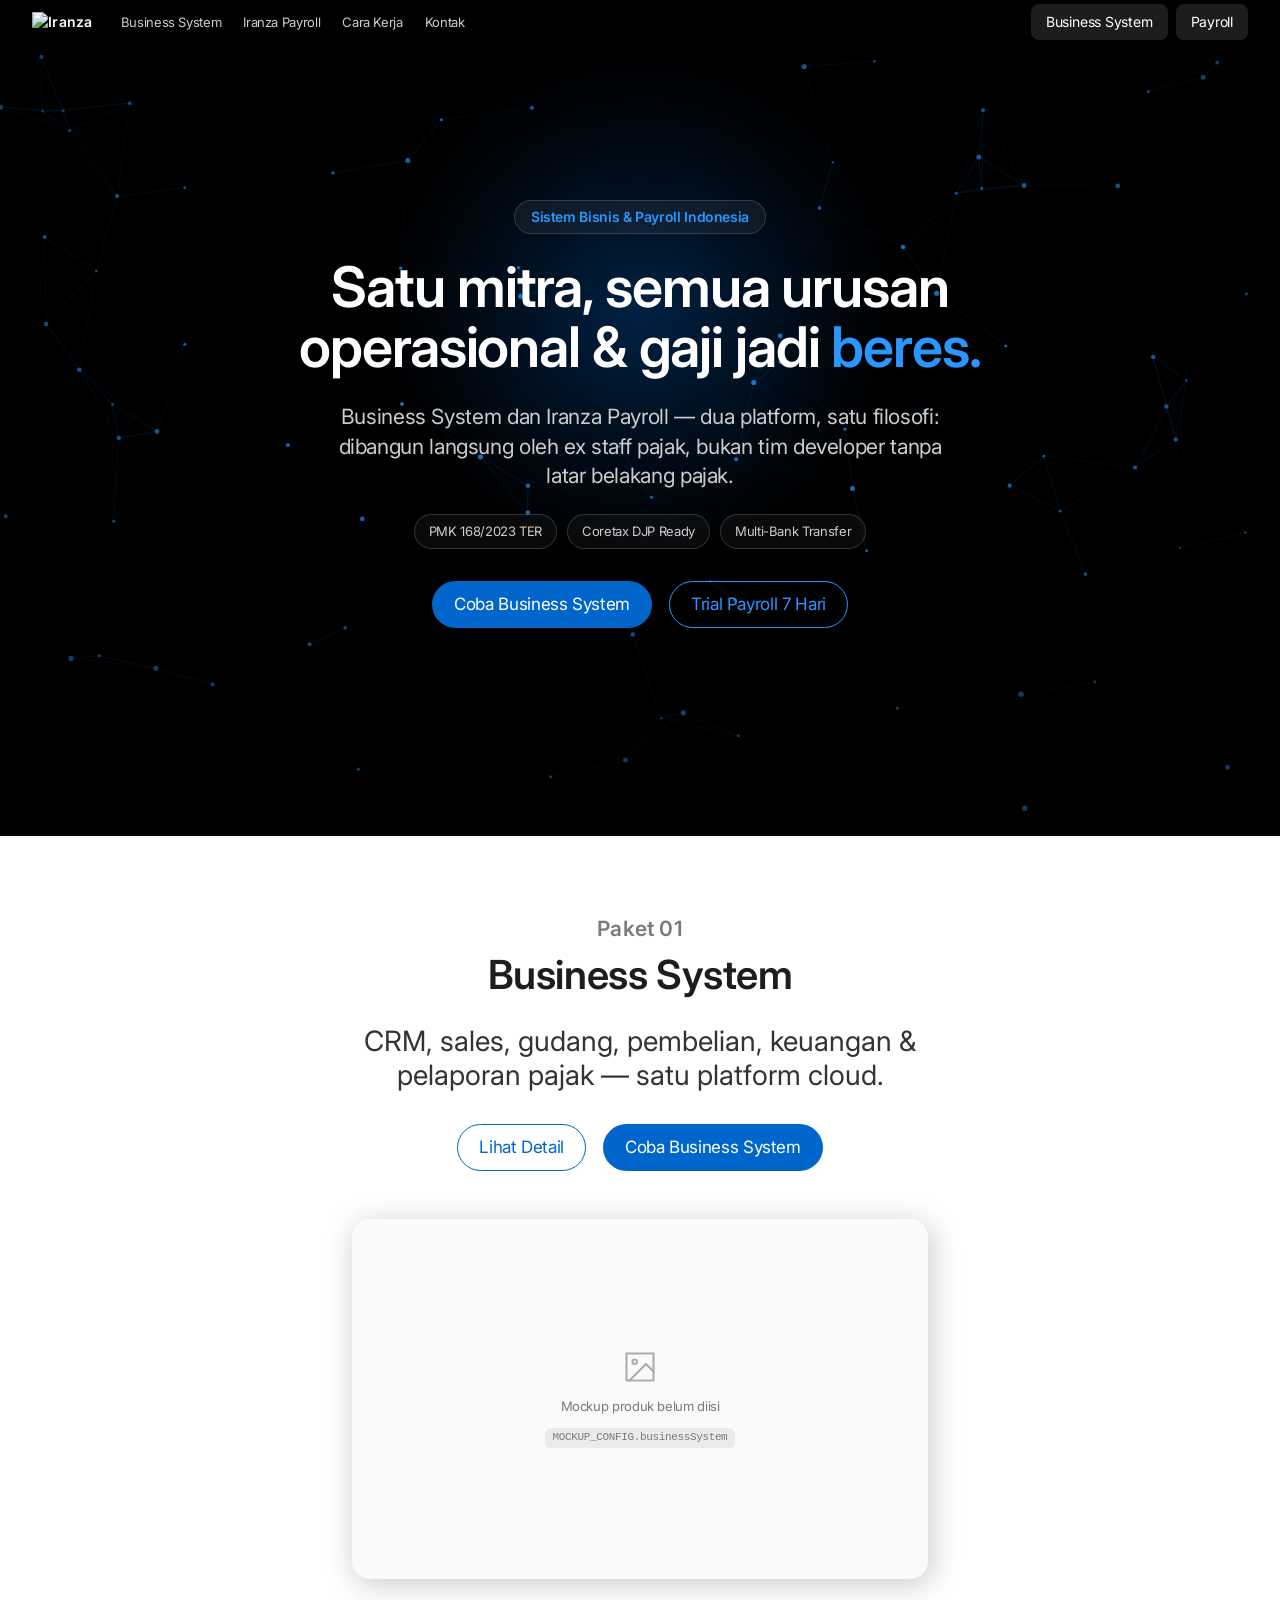
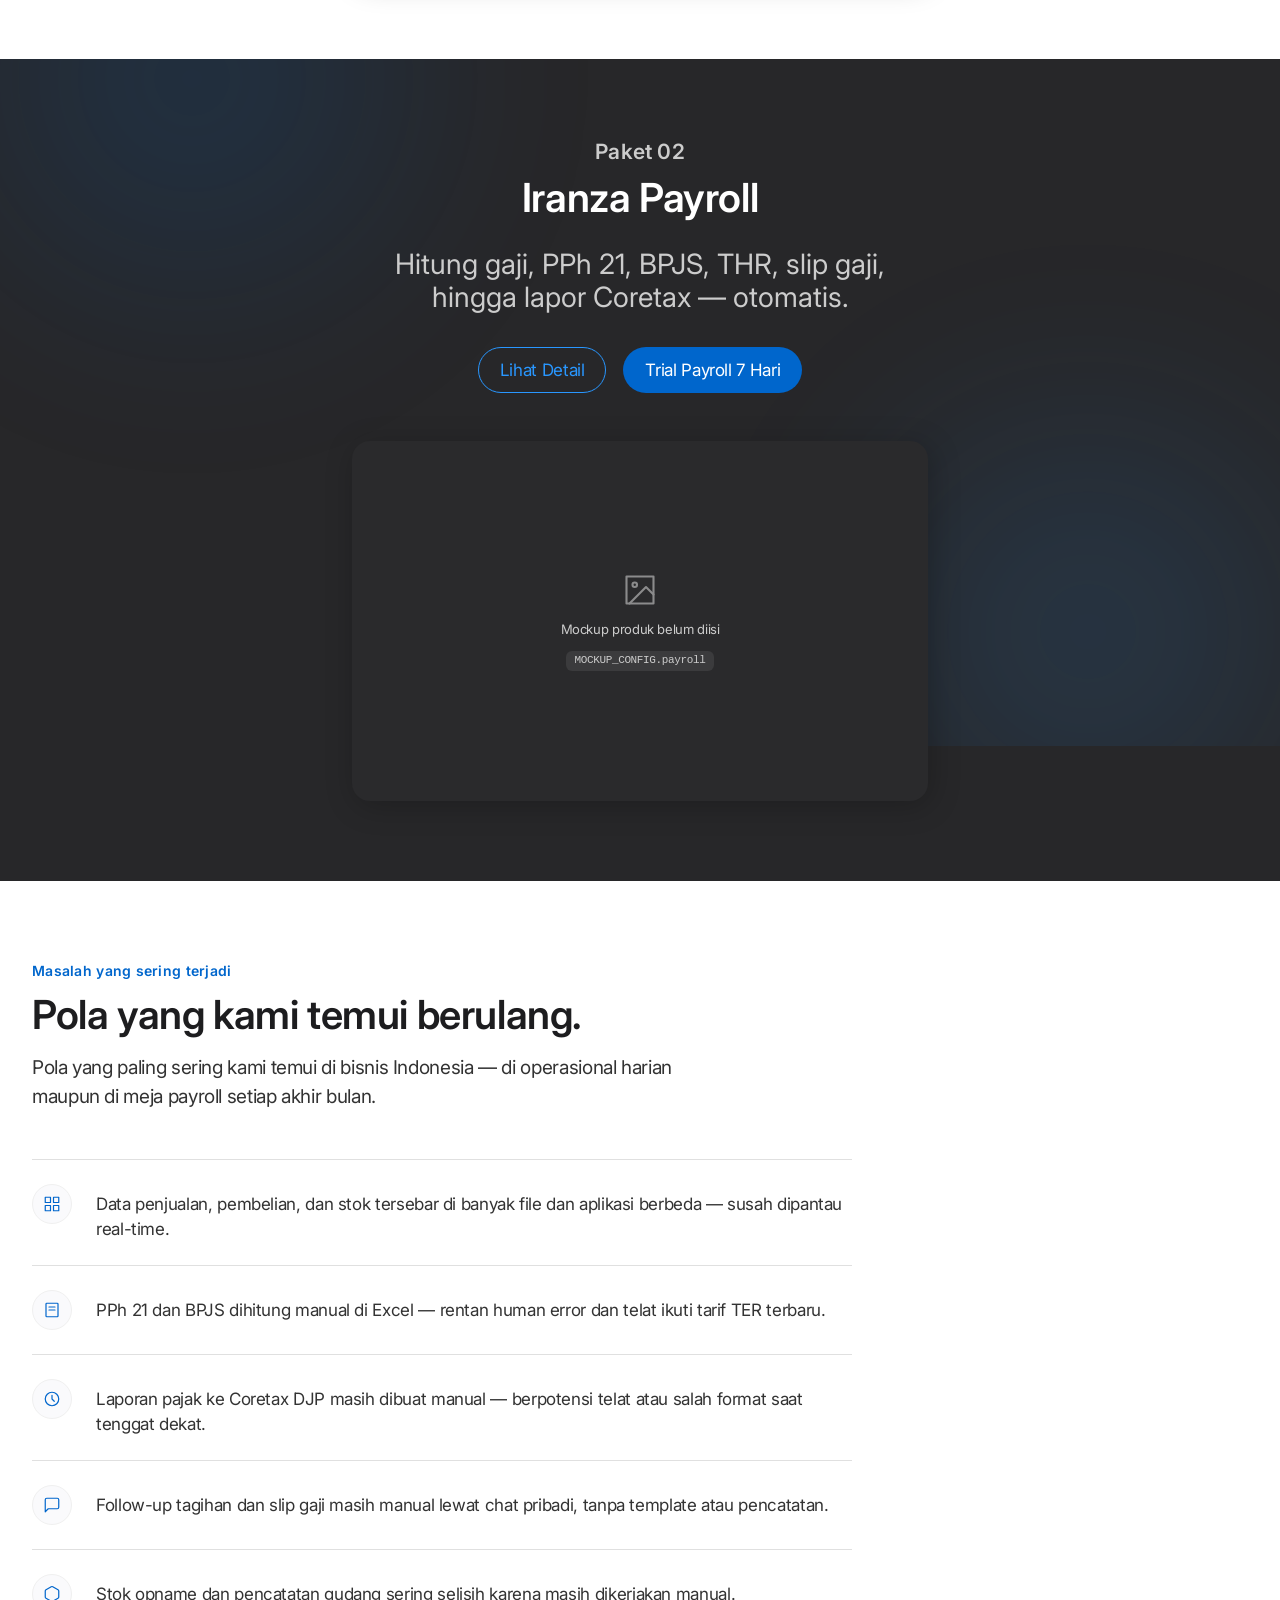
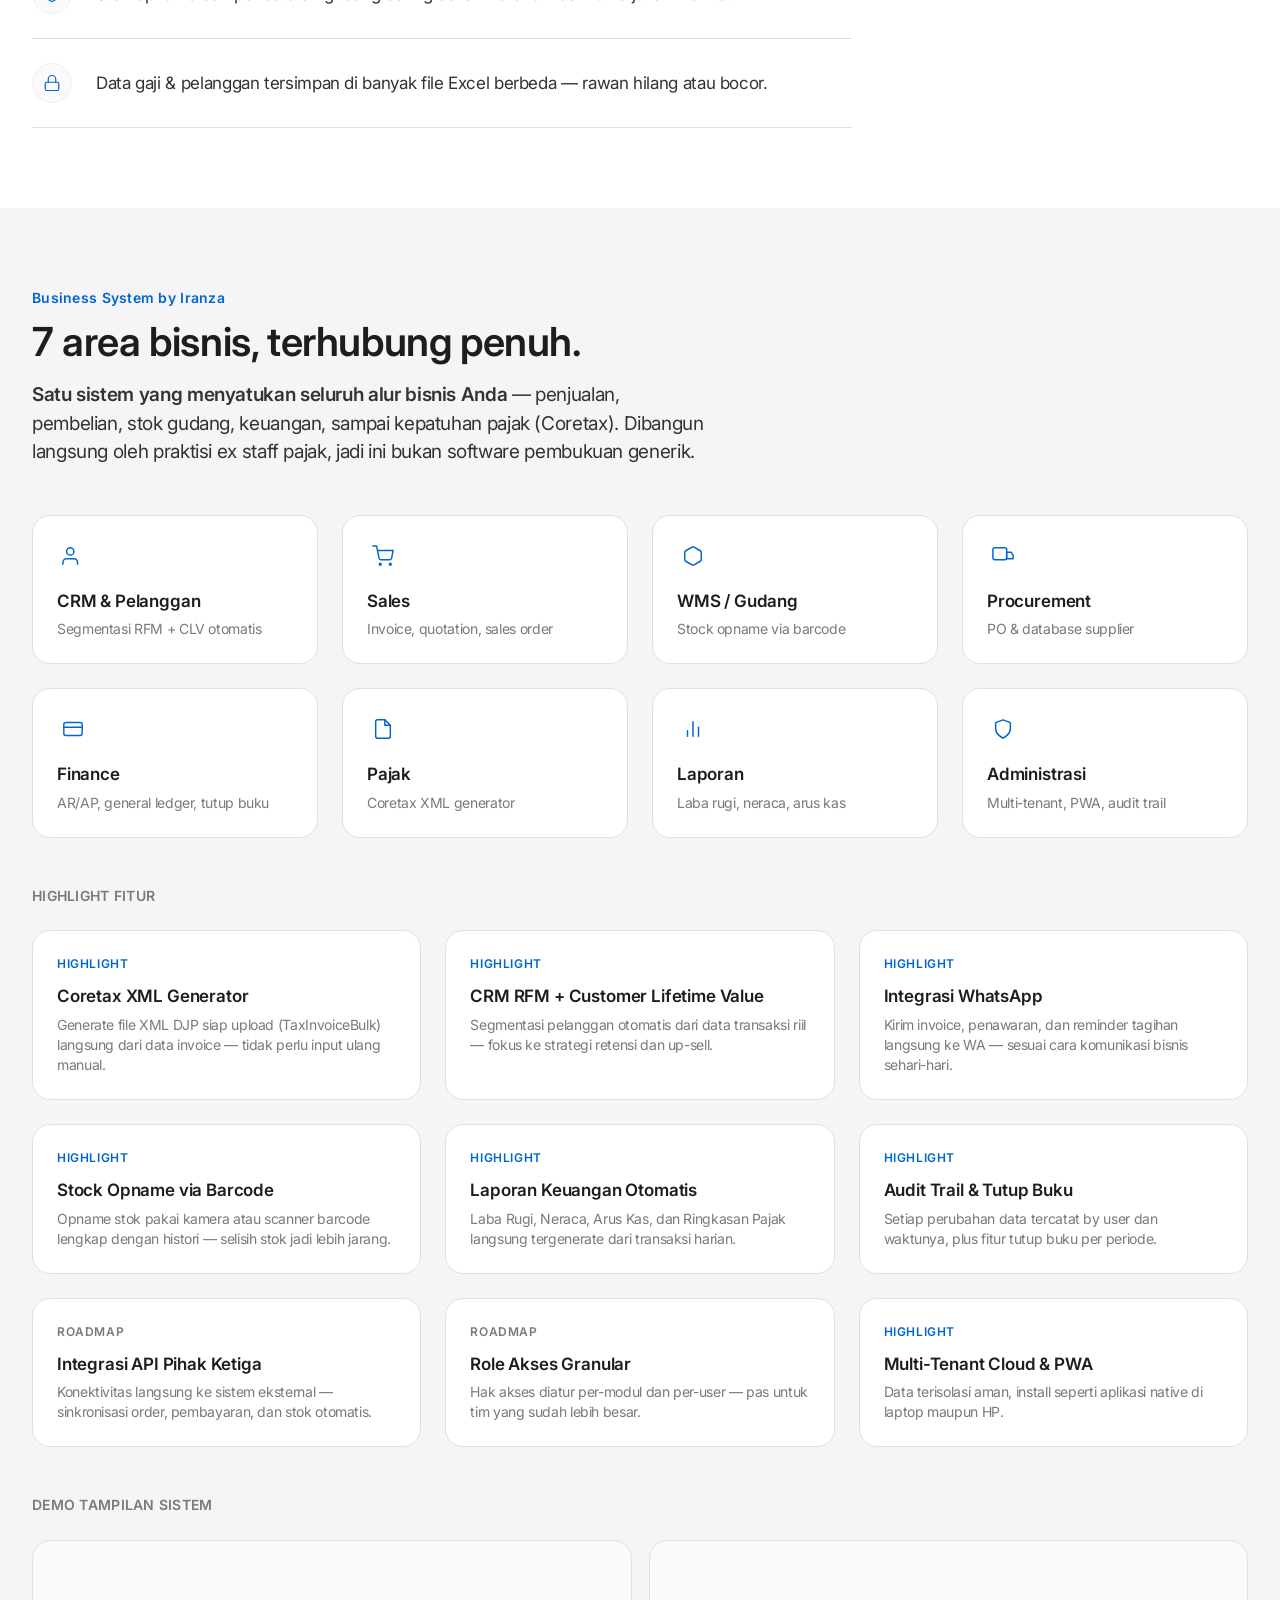
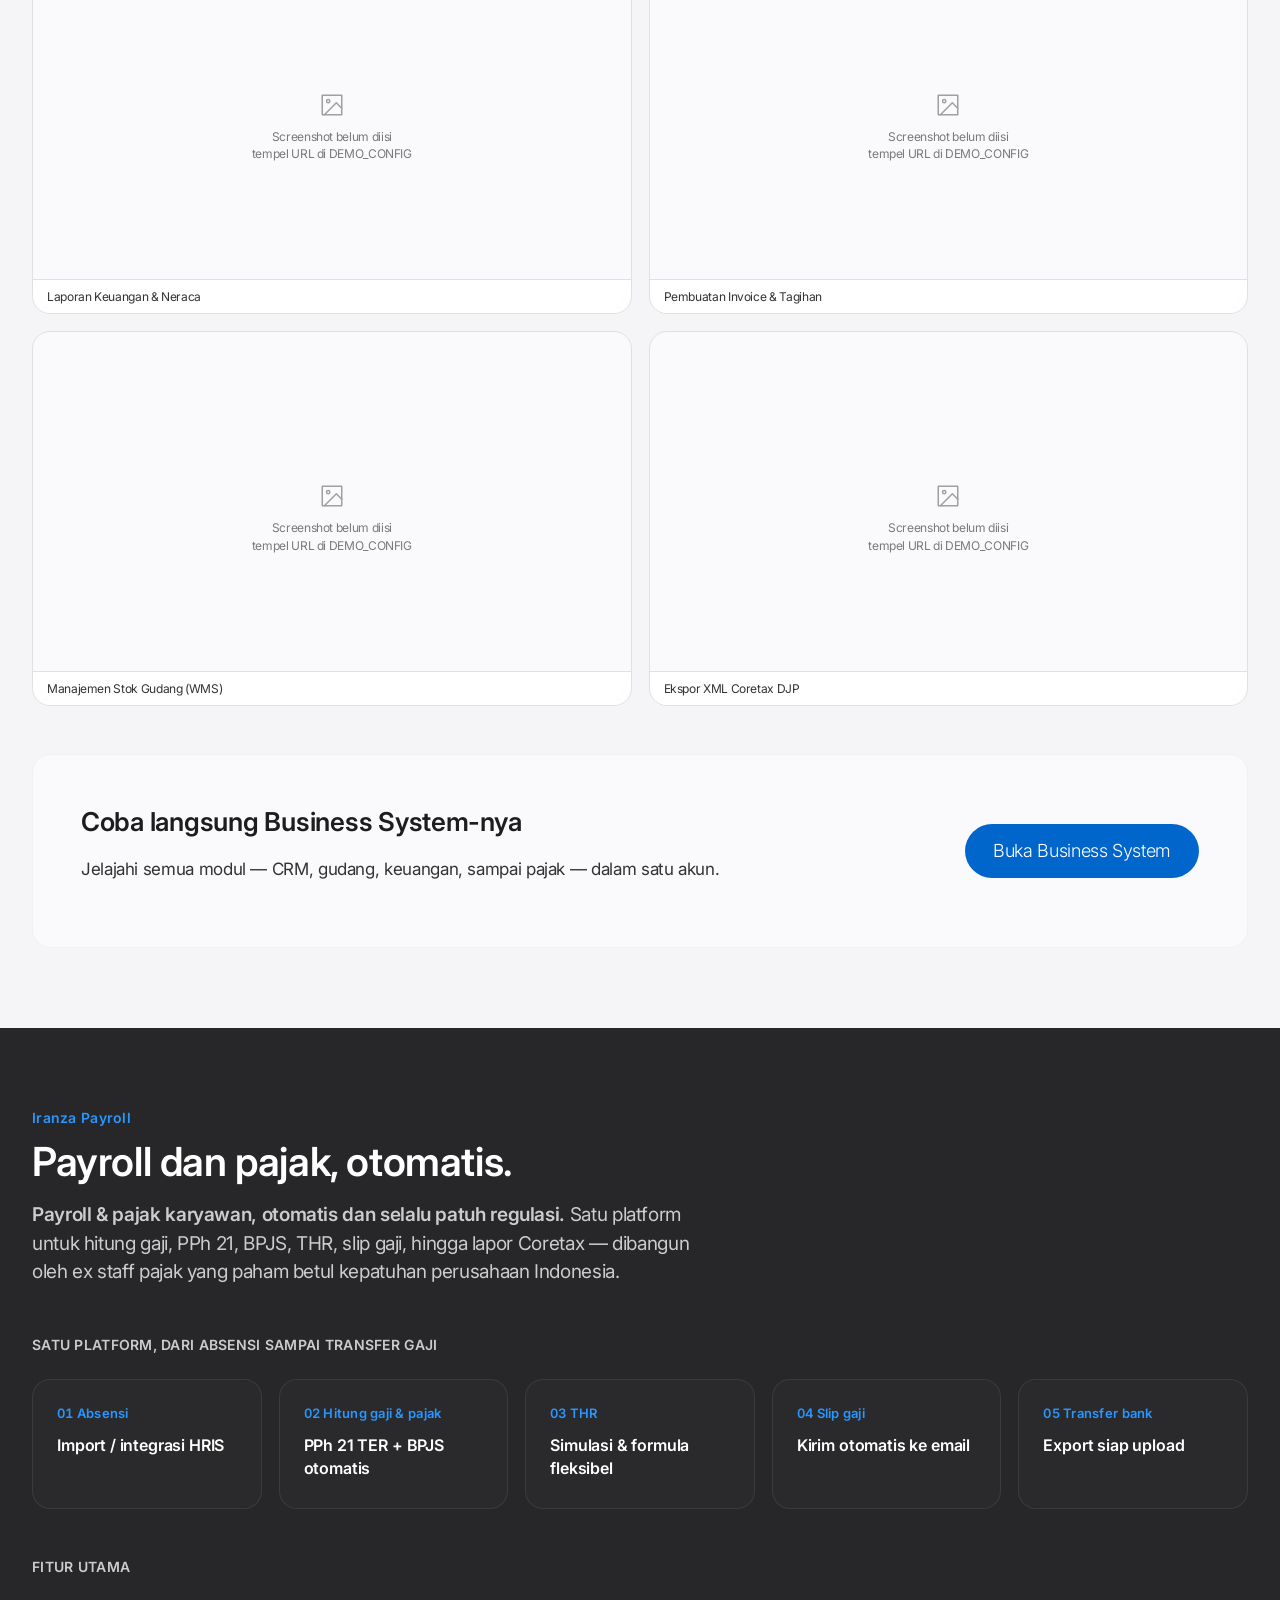
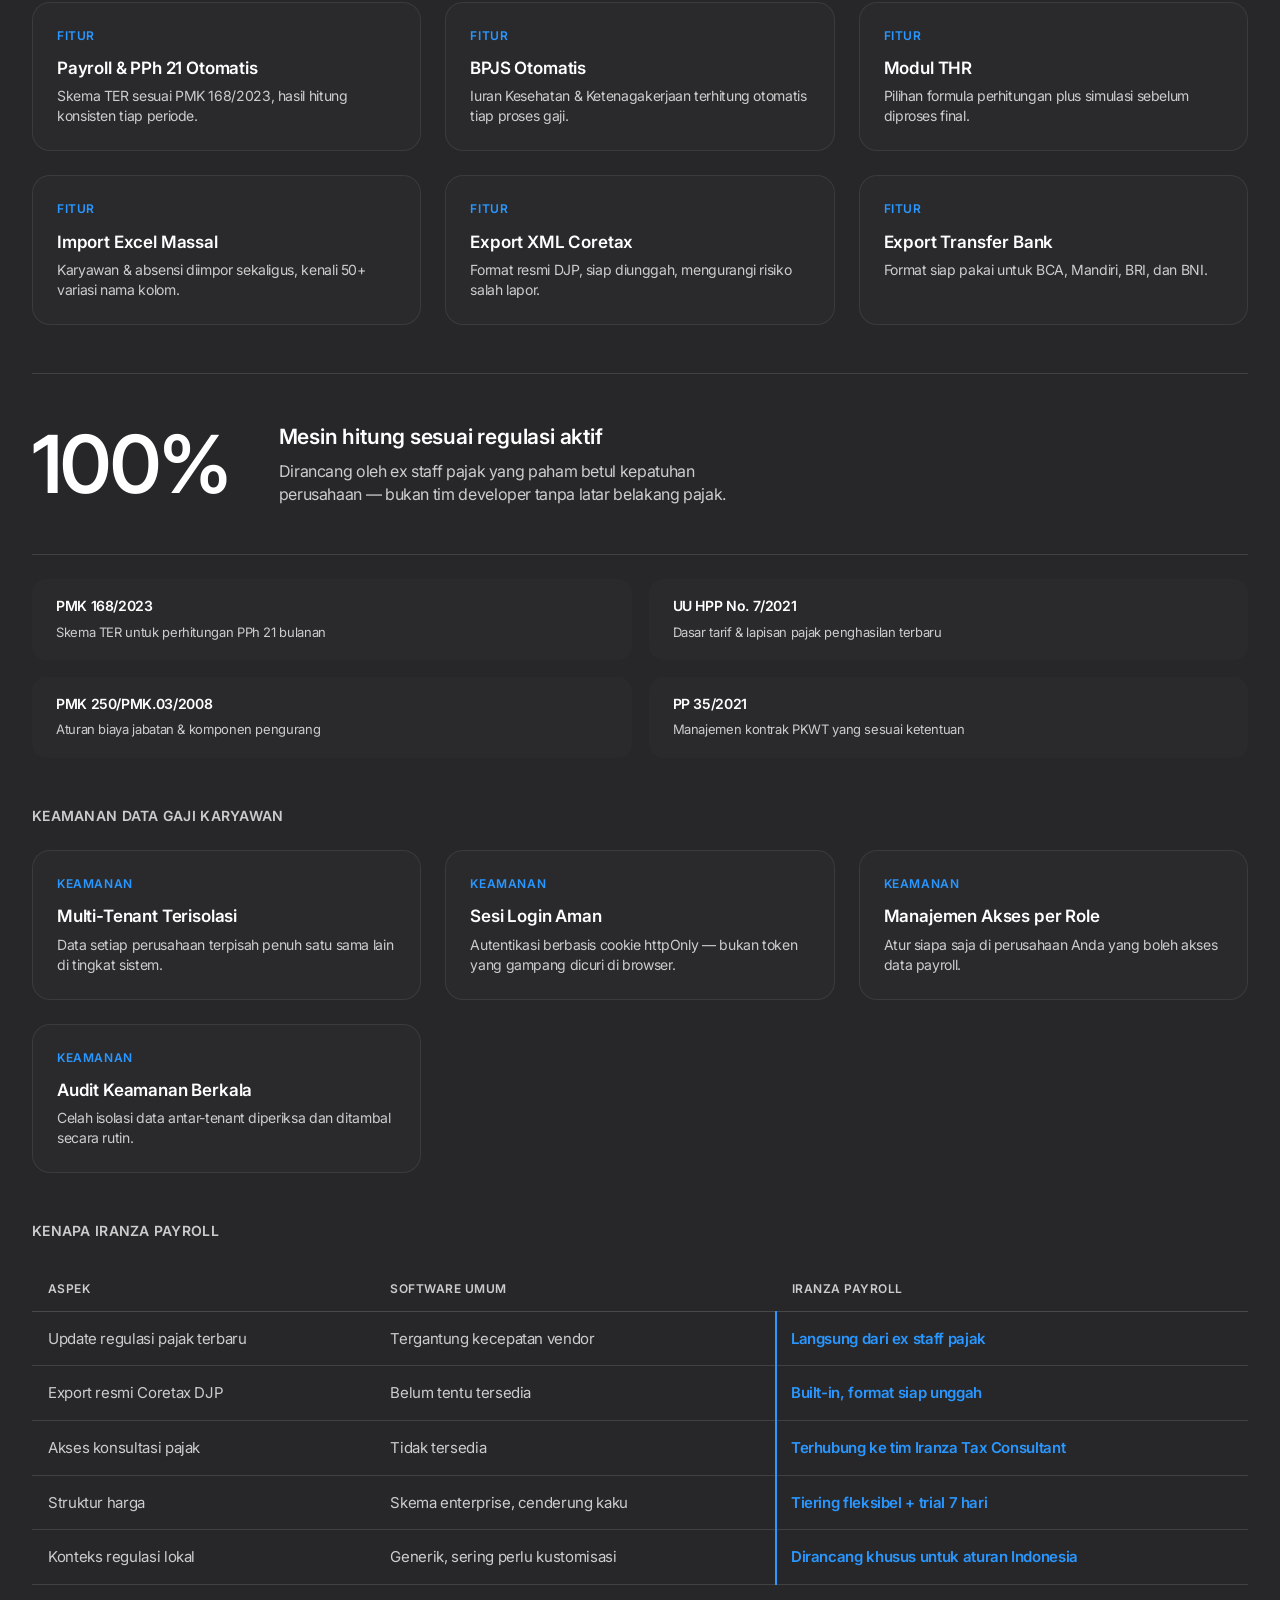
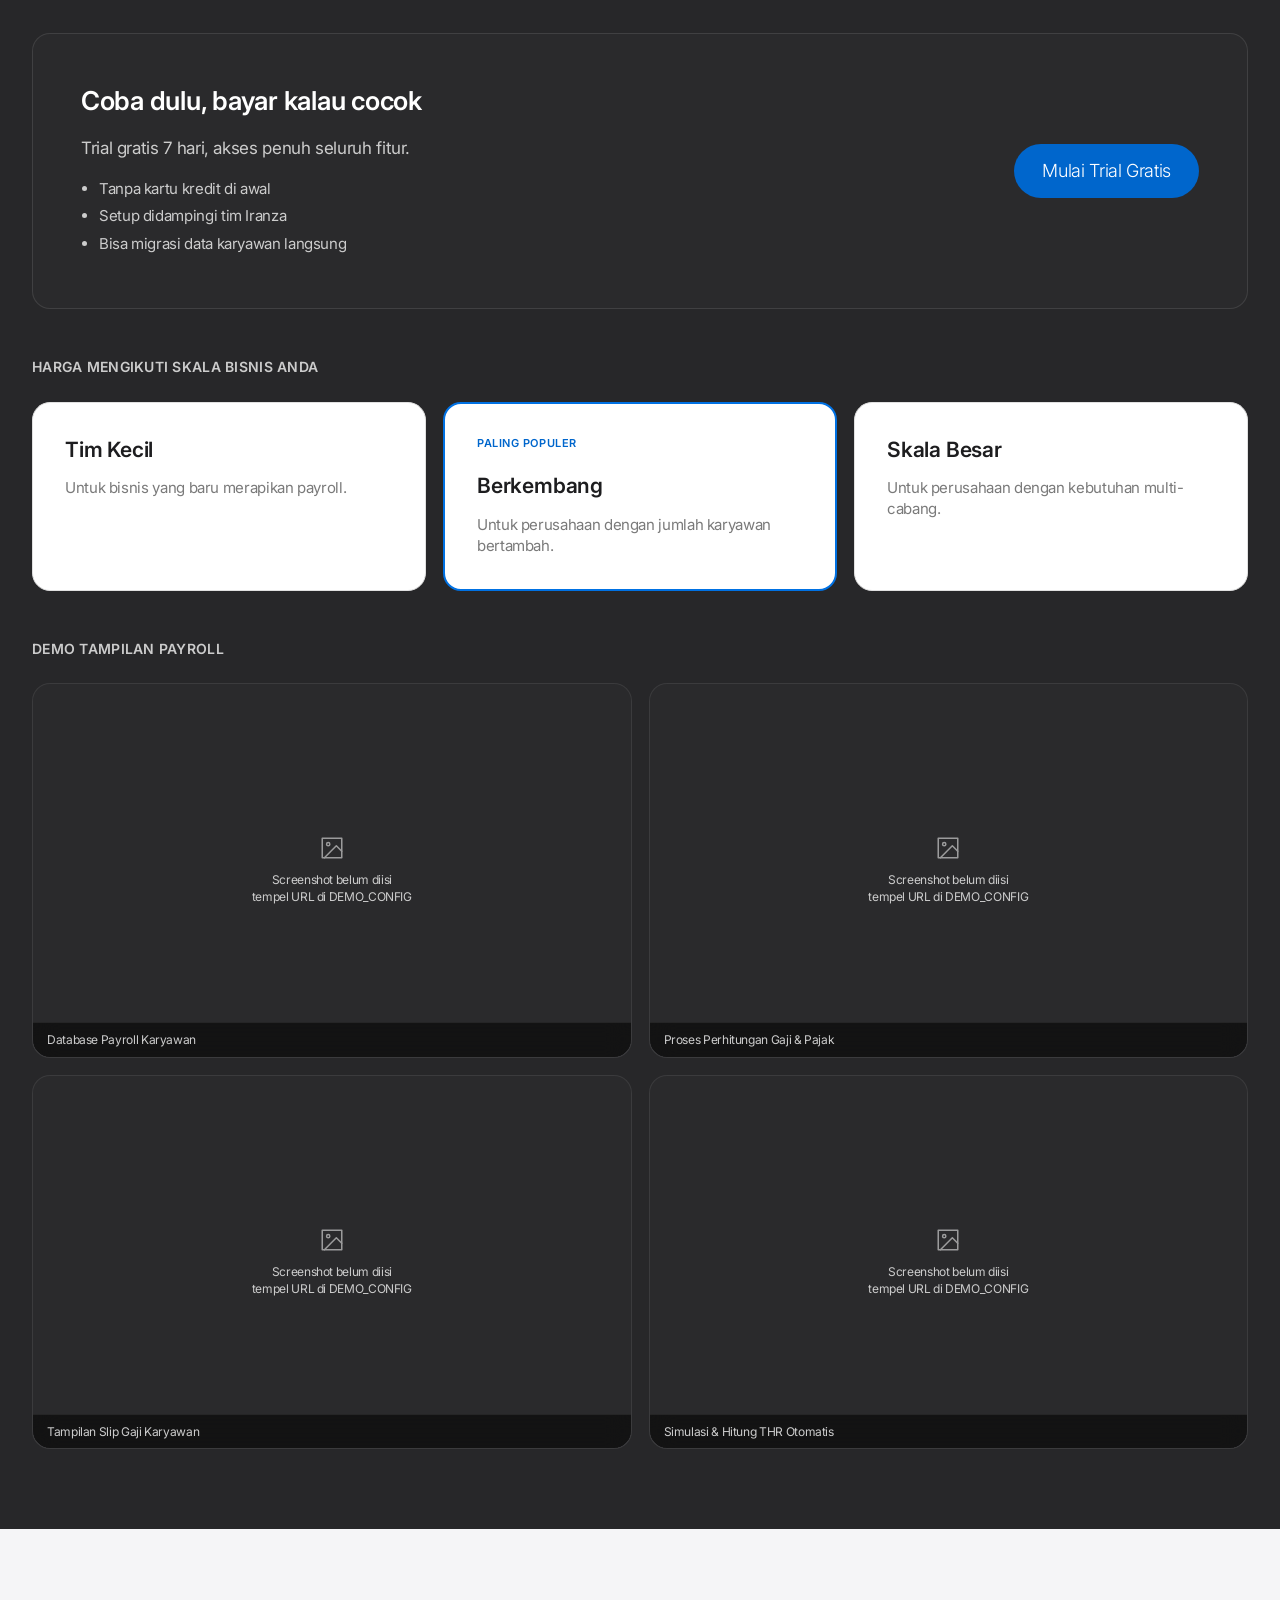
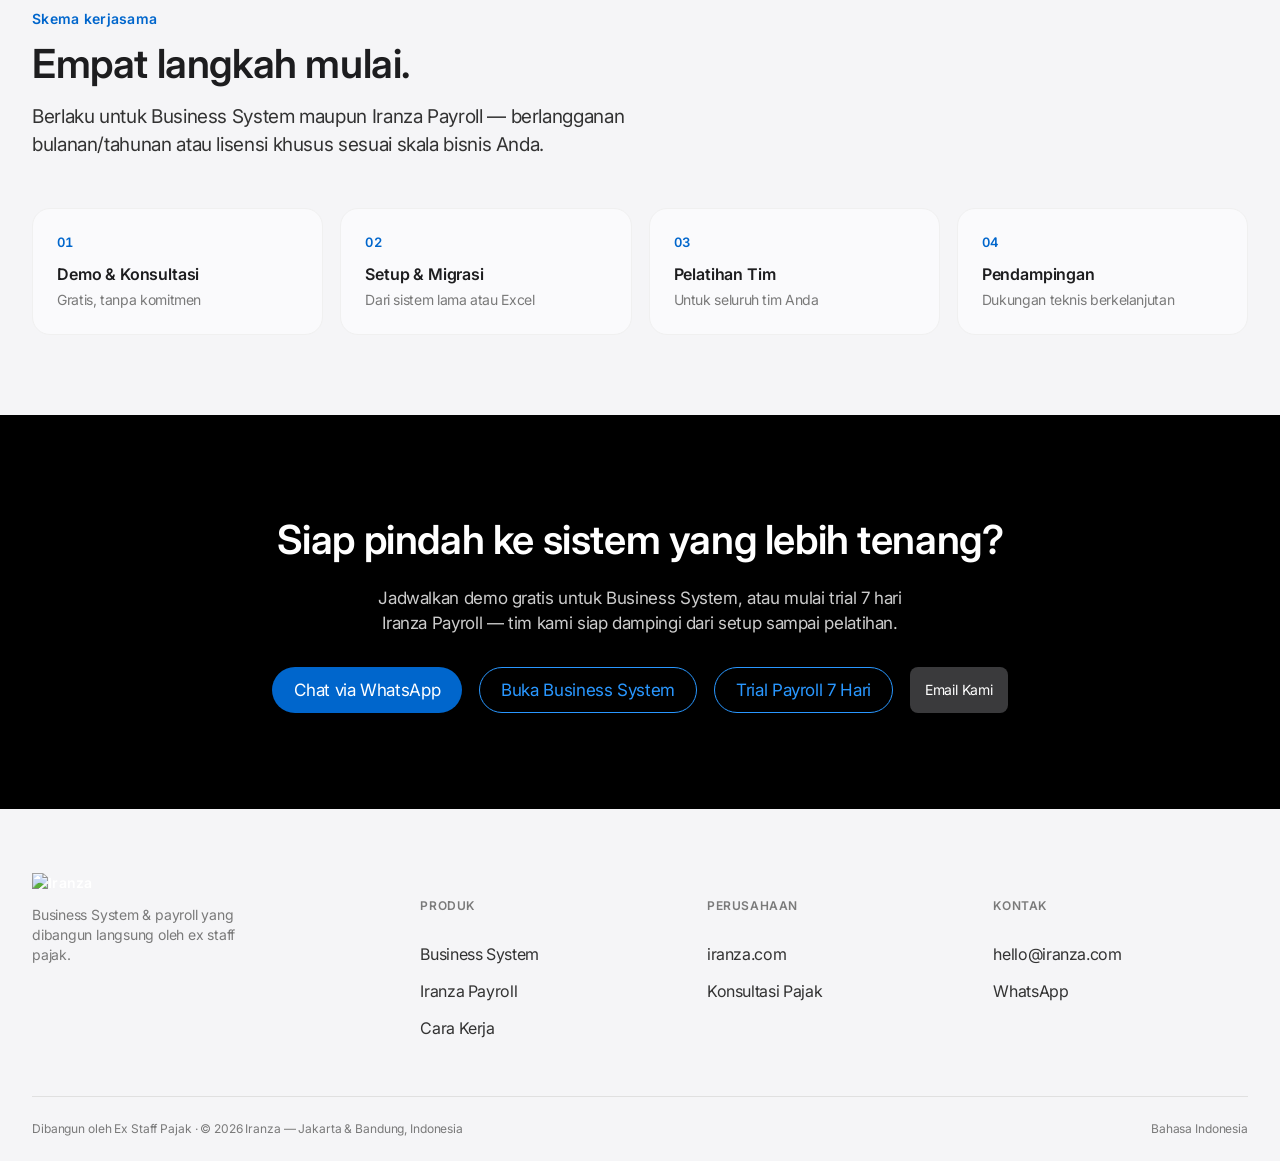
==== index.html @ 95078d23 "Update index.html" ====
<!DOCTYPE html>
<html lang="id">
<head>
<meta charset="UTF-8">
<meta name="viewport" content="width=device-width, initial-scale=1.0">
<title>Iranza — Business System &amp; Iranza Payroll</title>
<meta name="description" content="Business System dan Iranza Payroll: operasional bisnis dan penggajian otomatis, patuh regulasi Coretax DJP. Dibangun langsung ex staff pajak.">
<link rel="icon" type="image/png" href="https://res.cloudinary.com/dyhvx9wit/image/upload/v1774436218/iranza_favicon_kv1hdb.png">
<link rel="apple-touch-icon" href="https://res.cloudinary.com/dyhvx9wit/image/upload/v1774436218/iranza_favicon_kv1hdb.png">
<link rel="preconnect" href="https://fonts.googleapis.com">
<link rel="preconnect" href="https://fonts.gstatic.com" crossorigin>
<link href="https://fonts.googleapis.com/css2?family=Inter:wght@300;400;600;700&amp;display=swap" rel="stylesheet">
<style>
/* =========================================================================
   TOKENS — derived 1:1 from DESIGN-apple.md
   Font substitute: Inter (per spec's "Note on Font Substitutes"),
   tracking nudged -0.01em on display sizes, body line-height tightened.
   ========================================================================= */
:root{
  --primary:#0066cc;
  --primary-focus:#0071e3;
  --primary-on-dark:#2997ff;
  --ink:#1d1d1f;
  --body:#1d1d1f;
  --body-on-dark:#ffffff;
  --body-muted:#cccccc;
  --ink-muted-80:#333333;
  --ink-muted-48:#7a7a7a;
  --divider-soft:#f0f0f0;
  --hairline:#e0e0e0;
  --canvas:#ffffff;
  --canvas-parchment:#f5f5f7;
  --surface-pearl:#fafafc;
  --tile-1:#272729;
  --tile-2:#2a2a2c;
  --tile-3:#252527;
  --surface-black:#000000;
  --chip-translucent:rgba(210,210,215,0.64);
  --on-primary:#ffffff;
  --on-dark:#ffffff;
  --shadow-product:rgba(0,0,0,0.22) 3px 5px 30px 0;

  --sp-xxs:4px; --sp-xs:8px; --sp-sm:12px; --sp-md:17px;
  --sp-lg:24px; --sp-xl:32px; --sp-xxl:48px; --sp-section:80px;
}
*{box-sizing:border-box;}
html{scroll-behavior:smooth;}
body{
  margin:0;
  background:var(--canvas);
  color:var(--body);
  font-family:'Inter',system-ui,-apple-system,BlinkMacSystemFont,"Segoe UI",Roboto,sans-serif;
  font-weight:400;
  font-size:17px;
  line-height:1.44;
  letter-spacing:-0.36px;
  -webkit-font-smoothing:antialiased;
}
img{max-width:100%; display:block;}
a{color:inherit; text-decoration:none;}
.wrap{max-width:1440px; margin:0 auto; padding:0 32px;}
@media(max-width:640px){.wrap{padding:0 20px;}}

/* ===== TYPE SCALE (1:1 from design tokens) ===== */
h1,h2,h3,h4{margin:0; font-weight:600; letter-spacing:-0.01em;}
.hero-display{font-size:clamp(32px,6vw,56px); font-weight:600; line-height:1.07; letter-spacing:-0.02em;}
.display-lg{font-size:clamp(28px,4.4vw,40px); font-weight:600; line-height:1.1; letter-spacing:-0.01em;}
.display-md{font-size:clamp(24px,3.4vw,34px); font-weight:600; line-height:1.25; letter-spacing:-0.01em;}
.lead{font-size:clamp(19px,2.4vw,28px); font-weight:400; line-height:1.2; letter-spacing:0;}
.lead-airy{font-size:22px; font-weight:300; line-height:1.5;}
.tagline{font-size:21px; font-weight:600; line-height:1.19; letter-spacing:0.01em;}
.body-strong{font-size:17px; font-weight:600; line-height:1.3; letter-spacing:-0.36px;}
.body-txt{font-size:17px; font-weight:400; line-height:1.44; letter-spacing:-0.36px;}
.dense-link{font-size:16px; font-weight:400; line-height:2.2;}
.caption{font-size:14px; font-weight:400; line-height:1.43; letter-spacing:-0.22px;}
.caption-strong{font-size:14px; font-weight:600; line-height:1.29; letter-spacing:-0.22px;}
.button-large{font-size:18px; font-weight:300; line-height:1;}
.button-utility{font-size:14px; font-weight:400; line-height:1.29; letter-spacing:-0.22px;}
.fine-print{font-size:12px; font-weight:400; line-height:1.3; letter-spacing:-0.12px;}
.micro-legal{font-size:10px; font-weight:400; line-height:1.3;}
.nav-link{font-size:13px; font-weight:400; line-height:1;}

/* ===== GLOBAL NAV ===== */
header{position:sticky; top:0; z-index:100;}
.global-nav{background:var(--surface-black); height:44px;}
.global-nav-inner{display:flex; align-items:center; height:44px; gap:28px;}
.wordmark{font-size:14px; font-weight:600; letter-spacing:0.02em; color:var(--on-dark); flex-shrink:0; display:flex; align-items:center;}
.wordmark img{height:20px; width:auto; display:block;}
.nav-links{display:flex; gap:22px; flex:1;}
.nav-links a{color:var(--body-muted); white-space:nowrap;}
.nav-links a:hover{color:var(--on-dark);}
.nav-cta{display:flex; gap:8px; flex-shrink:0;}
.navtoggle{
  display:none; background:transparent; color:var(--on-dark); border:none;
  width:32px; height:32px; font-size:16px; cursor:pointer;
}
@media(max-width:833px){
  .nav-links{
    position:fixed; top:44px; left:0; right:0; background:var(--surface-black);
    flex-direction:column; align-items:flex-start; padding:20px;
    gap:16px; transform:translateY(-130%); opacity:0; pointer-events:none;
    transition:all .2s ease; z-index:50;
  }
  .nav-links.open{transform:translateY(0); opacity:1; pointer-events:auto;}
  .nav-links a{font-size:15px;}
  .navtoggle{display:block;}
  .nav-cta a:first-child{display:none;}
}

/* ===== BUTTONS ===== */
.btn-primary{
  display:inline-flex; align-items:center; justify-content:center; gap:8px; cursor:pointer;
  font-family:inherit; font-size:17px; font-weight:400; letter-spacing:-0.36px;
  border-radius:9999px; padding:11px 22px; border:none;
  background:var(--primary); color:var(--on-primary); transition:transform .12s ease;
  white-space:nowrap;
}
.btn-primary:active{transform:scale(0.95);}
.btn-secondary-pill{
  display:inline-flex; align-items:center; justify-content:center; gap:8px; cursor:pointer;
  font-family:inherit; font-size:17px; font-weight:400; letter-spacing:-0.36px;
  border-radius:9999px; padding:10px 21px; border:1px solid var(--primary);
  background:transparent; color:var(--primary); transition:transform .12s ease;
  white-space:nowrap;
}
.btn-secondary-pill:active{transform:scale(0.95);}
.on-dark .btn-secondary-pill{border-color:var(--primary-on-dark); color:var(--primary-on-dark);}
.btn-dark-utility{
  display:inline-flex; align-items:center; justify-content:center; cursor:pointer;
  font-family:inherit; font-size:14px; font-weight:400; letter-spacing:-0.22px;
  border-radius:8px; padding:8px 15px; border:none;
  background:var(--ink); color:var(--on-dark); transition:transform .12s ease;
  white-space:nowrap;
}
.btn-dark-utility:active{transform:scale(0.95);}
.btn-store-hero{
  display:inline-flex; align-items:center; justify-content:center; gap:8px; cursor:pointer;
  font-family:inherit; font-size:18px; font-weight:300; border-radius:9999px;
  padding:14px 28px; border:none; background:var(--primary); color:var(--on-primary);
  transition:transform .12s ease; white-space:nowrap;
}
.btn-store-hero:active{transform:scale(0.95);}
.text-link{color:var(--primary); font-size:17px; font-weight:400;}
.on-dark .text-link{color:var(--primary-on-dark);}

/* ===== SECTIONS ===== */
section{padding:var(--sp-section) 0;}
@media(max-width:734px){section{padding:48px 0;}}
.section-light{background:var(--canvas); color:var(--ink);}
.section-parchment{background:var(--canvas-parchment); color:var(--ink);}
.section-dark{background:var(--tile-1); color:var(--on-dark);}
.section-dark2{background:var(--tile-2); color:var(--on-dark);}
.eyebrow{font-size:14px; font-weight:600; letter-spacing:0.02em; color:var(--primary); margin-bottom:var(--sp-sm); display:block;}
.on-dark .eyebrow{color:var(--primary-on-dark);}
.section-intro{max-width:680px; font-size:19px; font-weight:400; line-height:1.5; margin:var(--sp-md) 0 var(--sp-xxl); color:var(--ink-muted-80);}
.on-dark .section-intro{color:var(--body-muted);}
.section-intro strong{font-weight:600; color:inherit;}
.subhead{font-size:14px; font-weight:600; letter-spacing:0.02em; text-transform:uppercase; color:var(--ink-muted-48); display:block; margin:var(--sp-xxl) 0 var(--sp-lg);}
.on-dark .subhead{color:var(--body-muted);}

/* ===== HERO ===== */
.hero-band{
  padding:120px 0 140px; text-align:center; position:relative; overflow:hidden;
  background:var(--surface-black); color:var(--on-dark); min-height:88vh;
  display:flex; align-items:center;
}
#hero-canvas{position:absolute; inset:0; width:100%; height:100%; z-index:0;}
.hero-band::after{
  content:""; position:absolute; inset:0; z-index:1; pointer-events:none;
  background:radial-gradient(ellipse 60% 50% at 50% 38%, rgba(0,0,0,0) 0%, rgba(0,0,0,0.55) 100%);
}
.hero-band .wrap{position:relative; z-index:2; width:100%;}
.hero-glow-wrap{position:absolute; inset:0; z-index:1; pointer-events:none; will-change:transform;}
.hero-glow{
  position:absolute; top:30%; left:50%; width:520px; height:520px;
  transform:translate(-50%,-50%); border-radius:50%; pointer-events:none;
  background:radial-gradient(circle, rgba(0,102,204,0.35) 0%, rgba(0,102,204,0) 70%);
  animation:glow-pulse 6s ease-in-out infinite;
}
@keyframes glow-pulse{
  0%,100%{opacity:0.6; transform:translate(-50%,-50%) scale(1);}
  50%{opacity:1; transform:translate(-50%,-50%) scale(1.15);}
}
@keyframes hero-rise{
  from{opacity:0; transform:translateY(22px);}
  to{opacity:1; transform:translateY(0);}
}
.hero-mast > *{opacity:0; animation:hero-rise .8s cubic-bezier(.16,1,.3,1) forwards;}
.hero-mast .eyebrow-chip{animation-delay:.05s;}
.hero-mast h1{animation-delay:.15s;}
.hero-mast .hero-tagline{animation-delay:.28s;}
.hero-mast .hero-badges{animation-delay:.4s;}
.hero-mast .hero-cta-row{animation-delay:.52s;}
.hero-mast{max-width:760px; margin:0 auto var(--sp-xl);}
.eyebrow-chip{
  display:inline-block; font-size:14px; font-weight:600; color:var(--primary-on-dark);
  margin-bottom:var(--sp-lg); padding:6px 16px; border-radius:9999px; background:rgba(255,255,255,0.06);
  border:1px solid rgba(255,255,255,0.14); backdrop-filter:blur(8px);
}
.hero-band h1{margin:0 0 var(--sp-lg); color:var(--on-dark);}
.hero-band h1 .accent{color:var(--primary-on-dark);}
.hero-tagline{font-size:21px; font-weight:400; line-height:1.4; color:var(--body-muted); max-width:640px; margin:0 auto var(--sp-lg);}
.hero-badges{display:flex; gap:10px; flex-wrap:wrap; justify-content:center; margin-bottom:var(--sp-xl);}
.badge-chip{
  border:1px solid rgba(255,255,255,0.16); color:var(--body-muted); font-size:13px; font-weight:400;
  padding:7px 14px; border-radius:9999px; background:rgba(255,255,255,0.04);
}
.hero-cta-row{display:flex; gap:var(--sp-md); justify-content:center; flex-wrap:wrap;}
.hero-cta-row .btn-secondary-pill{border-color:var(--primary-on-dark); color:var(--primary-on-dark);}
@media(max-width:640px){.hero-band{padding:96px 0 100px; min-height:auto;}}

/* ===== PRODUCT TILES ===== */
.product-tile{padding:var(--sp-section) 0; text-align:center;}
@media(max-width:734px){.product-tile{padding:48px 0;}}
.product-tile-inner{max-width:640px; margin:0 auto;}
.product-tile h2{margin-bottom:var(--sp-sm);}
.product-tile .lead{color:var(--ink-muted-80); margin-bottom:var(--sp-xl); max-width:560px; margin-left:auto; margin-right:auto;}
.on-dark.product-tile .lead{color:var(--body-muted);}
.tile-cta-row{display:flex; gap:var(--sp-md); justify-content:center; flex-wrap:wrap; margin-bottom:var(--sp-xxl);}
.product-render{
  border-radius:18px; overflow:hidden; box-shadow:var(--shadow-product); max-width:820px; margin:0 auto;
  background:var(--surface-pearl); aspect-ratio:16/10; position:relative;
  transition:transform .4s cubic-bezier(.16,1,.3,1);
}
.on-dark .product-render{background:var(--tile-2);}
.product-render:hover{transform:translateY(-6px);}
.product-render img{width:100%; height:100%; object-fit:cover; display:block;}
.product-render .ph{
  width:100%; height:100%; display:flex; flex-direction:column; align-items:center; justify-content:center;
  gap:12px; color:var(--ink-muted-48); text-align:center; padding:40px;
}
.on-dark .product-render .ph{color:var(--body-muted);}
.product-render .ph svg{width:36px; height:36px; stroke:currentColor; opacity:0.6;}
.product-render .ph span{font-size:13px; max-width:280px; line-height:1.5;}
.product-render .ph code{font-size:11px; background:rgba(0,0,0,0.06); padding:2px 8px; border-radius:6px;}
.on-dark .product-render .ph code{background:rgba(255,255,255,0.08);}

/* ===== ROW LIST (masalah umum) ===== */
.row-list{border-top:1px solid var(--hairline); max-width:820px;}
.row-item{
  display:flex; align-items:flex-start; gap:var(--sp-lg); padding:var(--sp-lg) 0;
  border-bottom:1px solid var(--hairline);
}
.row-item .ic{
  width:40px; height:40px; border-radius:9999px; background:var(--surface-pearl); flex-shrink:0;
  display:flex; align-items:center; justify-content:center; border:1px solid var(--divider-soft);
}
.row-item .ic svg{width:18px; height:18px; stroke:var(--primary); fill:none;}
.row-item p{margin:0; font-size:17px; font-weight:400; color:var(--ink-muted-80); flex:1; padding-top:8px;}

/* ===== STORE UTILITY CARD GRID ===== */
.card-grid{display:grid; grid-template-columns:repeat(4,1fr); gap:var(--sp-lg);}
@media(max-width:1023px){.card-grid{grid-template-columns:repeat(2,1fr);}}
@media(max-width:520px){.card-grid{grid-template-columns:1fr;}}
.card-grid.cols-3{grid-template-columns:repeat(3,1fr);}
@media(max-width:1023px){.card-grid.cols-3{grid-template-columns:repeat(2,1fr);}}
@media(max-width:520px){.card-grid.cols-3{grid-template-columns:1fr;}}
.util-card{background:var(--canvas); border:1px solid var(--hairline); border-radius:18px; padding:var(--sp-lg); transition:transform .3s cubic-bezier(.16,1,.3,1), box-shadow .3s ease;}
.util-card:hover{transform:translateY(-4px); box-shadow:0 12px 32px rgba(0,0,0,0.08);}
.on-dark .util-card:hover{box-shadow:0 12px 32px rgba(0,0,0,0.35);}
.on-dark .util-card{background:var(--tile-2); border-color:rgba(255,255,255,0.08);}
.util-card .ic{width:32px; height:32px; margin-bottom:var(--sp-md); display:flex; align-items:center; justify-content:center;}
.util-card .ic svg{width:22px; height:22px; stroke:var(--primary); fill:none;}
.on-dark .util-card .ic svg{stroke:var(--primary-on-dark);}
.util-card h4{font-size:17px; font-weight:600; margin-bottom:6px; letter-spacing:-0.01em;}
.util-card p{font-size:14px; color:var(--ink-muted-48); margin:0; line-height:1.43;}
.on-dark .util-card p{color:var(--body-muted);}
.util-card .cat{font-size:12px; font-weight:600; letter-spacing:0.05em; text-transform:uppercase; color:var(--primary); margin-bottom:var(--sp-sm); display:block;}
.on-dark .util-card .cat{color:var(--primary-on-dark);}
.util-card.next .cat{color:var(--ink-muted-48);}

/* ===== GALLERY ===== */
.gallery-grid{display:grid; grid-template-columns:repeat(2,1fr); gap:var(--sp-md);}
@media(max-width:560px){.gallery-grid{grid-template-columns:1fr;}}
.gallery-tile{
  background:var(--surface-pearl); aspect-ratio:16/10; position:relative; overflow:hidden;
  border-radius:18px; border:1px solid var(--hairline);
}
.on-dark .gallery-tile{background:var(--tile-2); border-color:rgba(255,255,255,0.08);}
.gallery-tile img{width:100%; height:100%; object-fit:cover;}
.gallery-tile .ph{
  width:100%; height:100%; display:flex; flex-direction:column; align-items:center; justify-content:center;
  gap:10px; color:var(--ink-muted-48); font-size:12px; text-align:center; padding:20px;
}
.on-dark .gallery-tile .ph{color:var(--body-muted);}
.gallery-tile .ph svg{width:26px; height:26px; stroke:currentColor; opacity:0.7;}
.gallery-tile .cap{
  position:absolute; left:0; right:0; bottom:0; background:rgba(255,255,255,0.85); backdrop-filter:blur(12px);
  color:var(--ink-muted-80); font-size:12px; padding:8px 14px; border-top:1px solid var(--hairline);
}
.on-dark .gallery-tile .cap{background:rgba(0,0,0,0.55); color:var(--body-muted); border-top-color:rgba(255,255,255,0.08);}

/* ===== FLOW (real sequential steps only) ===== */
.flow{display:grid; grid-template-columns:repeat(4,1fr); gap:var(--sp-md);}
.flow.flow-5{grid-template-columns:repeat(5,1fr);}
@media(max-width:1023px){.flow,.flow.flow-5{grid-template-columns:repeat(2,1fr);}}
@media(max-width:520px){.flow,.flow.flow-5{grid-template-columns:1fr;}}
.flow-step{background:var(--surface-pearl); border-radius:18px; padding:var(--sp-lg); border:1px solid var(--divider-soft);}
.on-dark .flow-step{background:var(--tile-2); border-color:rgba(255,255,255,0.08);}
.flow-step .n{
  font-size:13px; font-weight:600; color:var(--primary); margin-bottom:var(--sp-sm);
  font-variant-numeric:tabular-nums; letter-spacing:0.02em;
}
.on-dark .flow-step .n{color:var(--primary-on-dark);}
.flow-step h4{font-size:16px; font-weight:600; margin-bottom:4px; letter-spacing:-0.01em;}
.flow-step p{font-size:14px; color:var(--ink-muted-48); margin:0;}
.on-dark .flow-step p{color:var(--body-muted);}

/* ===== STAT CALLOUT ===== */
.stat-callout{
  display:flex; align-items:center; gap:var(--sp-xxl); flex-wrap:wrap;
  padding:var(--sp-xxl) 0; border-top:1px solid rgba(255,255,255,0.12); border-bottom:1px solid rgba(255,255,255,0.12);
}
.stat-callout .num{font-size:clamp(48px,7vw,80px); font-weight:600; color:var(--on-dark); line-height:1; letter-spacing:-0.02em;}
.stat-callout .txt h3{font-size:21px; font-weight:600; margin-bottom:8px;}
.stat-callout .txt p{margin:0; font-size:16px; color:var(--body-muted); max-width:460px;}

.reg-list{display:grid; grid-template-columns:1fr 1fr; gap:var(--sp-md); margin-top:var(--sp-lg);}
@media(max-width:640px){.reg-list{grid-template-columns:1fr;}}
.reg-row{background:var(--tile-2); border-radius:14px; padding:var(--sp-md) var(--sp-lg);}
.reg-row b{display:block; font-size:14px; color:var(--on-dark); margin-bottom:2px; font-weight:600;}
.reg-row span{font-size:13px; color:var(--body-muted);}

/* ===== DATA TABLE ===== */
.data-table{width:100%; border-collapse:collapse; margin-top:var(--sp-md); font-size:15px;}
.data-table th{
  background:transparent; color:var(--ink-muted-48); font-size:12px; font-weight:600;
  letter-spacing:0.04em; text-transform:uppercase; padding:14px 16px; text-align:left; border-bottom:1px solid var(--hairline);
}
.data-table td{padding:16px; border-bottom:1px solid var(--hairline); vertical-align:top; color:var(--ink-muted-80); font-weight:400;}
.data-table td.win{color:var(--primary); font-weight:600; border-left:2px solid var(--primary); padding-left:14px;}
@media(max-width:680px){
  .data-table thead{display:none;}
  .data-table, .data-table tbody, .data-table tr, .data-table td{display:block; width:100%;}
  .data-table tr{border-bottom:1px solid var(--hairline); padding:14px 0;}
  .data-table td{border:none; padding:4px 0;}
  .data-table td.win{border-left:none; border-top:1px solid var(--divider-soft); padding-top:8px; margin-top:6px;}
  .data-table td:first-child{font-weight:600; color:var(--ink); font-size:13px;}
}
/* dark-mode overrides — table was invisible on dark sections without these */
.on-dark .data-table th{color:var(--body-muted); border-bottom-color:rgba(255,255,255,0.16);}
.on-dark .data-table td{color:var(--body-muted); border-bottom-color:rgba(255,255,255,0.12);}
.on-dark .data-table td.win{color:var(--primary-on-dark); border-left-color:var(--primary-on-dark);}
@media(max-width:680px){
  .on-dark .data-table tr{border-bottom-color:rgba(255,255,255,0.12);}
  .on-dark .data-table td.win{border-top-color:rgba(255,255,255,0.12);}
  .on-dark .data-table td:first-child{color:var(--on-dark);}
}

/* ===== TRIAL / PRE-FOOTER CARD (Pearl surface) ===== */
.trial-panel{
  background:var(--surface-pearl); border:1px solid var(--divider-soft); border-radius:18px; padding:var(--sp-xxl); display:grid;
  grid-template-columns:1fr auto; gap:var(--sp-xxl); align-items:center;
}
@media(max-width:760px){.trial-panel{grid-template-columns:1fr; text-align:left; padding:var(--sp-xl);}}
.trial-panel h3{font-size:26px; font-weight:600; margin-bottom:var(--sp-sm); letter-spacing:-0.01em;}
.trial-panel ul{margin:var(--sp-md) 0 0; padding-left:18px; color:var(--ink-muted-80); font-size:15px;}
.trial-panel ul li{margin-bottom:6px;}

/* ===== PRICING TIERS ===== */
.pricing-grid{display:grid; grid-template-columns:repeat(3,1fr); gap:var(--sp-md); margin-top:var(--sp-md);}
@media(max-width:820px){.pricing-grid{grid-template-columns:1fr;}}
.pricing-tier{background:var(--canvas); border:1px solid var(--hairline); border-radius:18px; padding:var(--sp-xl); display:flex; flex-direction:column; gap:var(--sp-sm); position:relative;}
.pricing-tier.featured{border:2px solid var(--primary-focus);}
.pricing-tier.featured::before{
  content:"PALING POPULER"; display:block; font-size:11px; font-weight:600; letter-spacing:0.05em;
  color:var(--primary); margin-bottom:var(--sp-xs);
}
.pricing-tier .tier-name{font-weight:600; font-size:21px; letter-spacing:-0.01em; color:var(--ink);}
.pricing-tier p{font-size:15px; margin:0; color:var(--ink-muted-48);}

/* ===== ENVIRONMENT QUOTE CARD (final CTA) ===== */
.cta-band{
  background:var(--surface-black); padding:96px 0; text-align:center; border-radius:0;
}
.cta-band h2{color:var(--on-dark); font-size:clamp(28px,4.5vw,40px); margin:0 auto var(--sp-md); max-width:760px;}
.cta-band p{color:var(--body-muted); max-width:560px; margin:0 auto var(--sp-xl); font-size:17px; font-weight:400;}
.cta-row{display:flex; gap:var(--sp-md); justify-content:center; flex-wrap:wrap;}

/* ===== FOOTER ===== */
footer{background:var(--canvas-parchment); padding:64px 0 var(--sp-lg); color:var(--ink-muted-80);}
.foot-grid{display:grid; grid-template-columns:1.4fr repeat(3,1fr); gap:var(--sp-xl); padding-bottom:var(--sp-xxl);}
@media(max-width:820px){.foot-grid{grid-template-columns:1fr 1fr;}}
@media(max-width:520px){.foot-grid{grid-template-columns:1fr;}}
.foot-col h5{font-size:12px; letter-spacing:0.05em; text-transform:uppercase; color:var(--ink-muted-48); margin-bottom:var(--sp-md); font-weight:600;}
.foot-col a{display:block; color:var(--ink-muted-80); margin-bottom:2px;}
.foot-col a:hover{color:var(--primary);}
.foot-bottom{
  display:flex; justify-content:space-between; align-items:center; gap:16px; flex-wrap:wrap;
  padding-top:var(--sp-lg); border-top:1px solid var(--hairline);
}
.foot-bottom .fine-print{color:var(--ink-muted-48);}

/* ===== REVEAL ===== */
.reveal{opacity:0; transform:translateY(16px); transition:opacity .5s ease, transform .5s ease;}
.reveal.in{opacity:1; transform:none;}

/* ===== PRELOADER ===== */
#preloader{
  position:fixed; inset:0; z-index:9999; background:var(--surface-black);
  display:flex; align-items:center; justify-content:center; flex-direction:column; gap:18px;
  transition:opacity .5s ease, visibility .5s ease;
}
#preloader.hide{opacity:0; visibility:hidden; pointer-events:none;}
.preloader-mark{
  font-size:15px; font-weight:600; letter-spacing:0.14em; color:var(--on-dark); opacity:0.92;
}
.preloader-bar{width:120px; height:2px; border-radius:2px; background:rgba(255,255,255,0.12); overflow:hidden;}
.preloader-bar::after{
  content:""; display:block; height:100%; width:40%; border-radius:2px;
  background:linear-gradient(90deg, var(--primary-on-dark), var(--primary));
  animation:preloader-slide 1.1s ease-in-out infinite;
}
@keyframes preloader-slide{
  0%{transform:translateX(-100%);}
  100%{transform:translateX(340%);}
}
body.loading{overflow:hidden;}
@media (prefers-reduced-motion: reduce){
  .preloader-bar::after{animation:none; width:100%;}
}

/* ===== SCROLL PROGRESS BAR ===== */
#scroll-progress{
  position:fixed; top:0; left:0; height:2.5px; width:0%; z-index:200;
  background:linear-gradient(90deg, var(--primary-on-dark), var(--primary));
  transition:width .08s linear;
}

/* ===== TILT / SPOTLIGHT CARDS (micro-interaction) ===== */
.tilt-card{position:relative; overflow:hidden;}
.tilt-card::before{
  content:""; position:absolute; inset:0; z-index:0; opacity:0; pointer-events:none;
  background:radial-gradient(220px circle at var(--mx,50%) var(--my,50%), rgba(0,102,204,0.14), transparent 70%);
  transition:opacity .35s ease;
}
.on-dark .tilt-card::before{
  background:radial-gradient(220px circle at var(--mx,50%) var(--my,50%), rgba(41,151,255,0.16), transparent 70%);
}
.tilt-card:hover::before{opacity:1;}
.tilt-card > *{position:relative; z-index:1;}

/* ===== BUTTON RIPPLE (micro-interaction) ===== */
.btn-primary,.btn-secondary-pill,.btn-store-hero,.btn-dark-utility{position:relative; overflow:hidden;}
.ripple{
  position:absolute; border-radius:50%; transform:scale(0); pointer-events:none;
  background:rgba(255,255,255,0.55); animation:ripple-anim .6s ease-out forwards;
}
.btn-secondary-pill .ripple{background:rgba(0,102,204,0.28);}
@keyframes ripple-anim{ to{transform:scale(2.6); opacity:0;} }

/* ===== FLOW STEP HOVER ===== */
.flow-step{transition:transform .3s cubic-bezier(.16,1,.3,1), box-shadow .3s ease;}
.flow-step:hover{transform:translateY(-4px); box-shadow:0 12px 28px rgba(0,0,0,0.08);}
.on-dark .flow-step:hover{box-shadow:0 12px 28px rgba(0,0,0,0.35);}

/* ===== GALLERY / PRICING / REG-ROW HOVER ===== */
.gallery-tile{transition:transform .35s cubic-bezier(.16,1,.3,1), box-shadow .35s ease;}
.gallery-tile:hover{transform:translateY(-4px); box-shadow:0 14px 30px rgba(0,0,0,0.1);}
.pricing-tier{transition:transform .3s cubic-bezier(.16,1,.3,1), box-shadow .3s ease;}
.pricing-tier:hover{transform:translateY(-5px); box-shadow:0 16px 34px rgba(0,0,0,0.1);}
.reg-row{transition:transform .3s ease, background .3s ease;}
.reg-row:hover{transform:translateY(-3px); background:var(--tile-3);}
.nav-links a{position:relative;}
.nav-links a::after{
  content:""; position:absolute; left:0; bottom:-3px; width:0; height:1px; background:var(--on-dark);
  transition:width .25s ease;
}
.nav-links a:hover::after{width:100%;}

/* ===== ANIMATED MESH BACKGROUND (dark sections) ===== */
.section-dark, .section-dark2, .cta-band{position:relative; overflow:hidden; isolation:isolate;}
.mesh-bg{position:absolute; inset:0; z-index:0; pointer-events:none; overflow:hidden; will-change:transform;}
.mesh-bg::before, .mesh-bg::after{
  content:""; position:absolute; width:60vw; height:60vw; max-width:640px; max-height:640px;
  border-radius:50%; filter:blur(90px); opacity:0.22;
}
.mesh-bg::before{
  top:-20%; left:-10%; background:radial-gradient(circle, rgba(0,102,204,0.9), transparent 70%);
  animation:mesh-drift-a 16s ease-in-out infinite;
}
.mesh-bg::after{
  bottom:-25%; right:-10%; background:radial-gradient(circle, rgba(41,151,255,0.75), transparent 70%);
  animation:mesh-drift-b 20s ease-in-out infinite;
}
@keyframes mesh-drift-a{
  0%,100%{transform:translate(0,0) scale(1);}
  50%{transform:translate(6%,8%) scale(1.15);}
}
@keyframes mesh-drift-b{
  0%,100%{transform:translate(0,0) scale(1);}
  50%{transform:translate(-6%,-6%) scale(1.1);}
}
.section-dark > .wrap, .section-dark2 > .wrap, .cta-band > .wrap{position:relative; z-index:1;}

/* ===== FLOATING WHATSAPP BUTTON ===== */
.float-wa{
  position:fixed; right:20px; bottom:20px; z-index:150; width:56px; height:56px; border-radius:50%;
  background:#25D366; display:flex; align-items:center; justify-content:center; box-shadow:0 8px 24px rgba(0,0,0,0.25);
  transition:transform .2s ease; opacity:0; transform:translateY(12px) scale(0.9); pointer-events:none;
}
.float-wa.show{opacity:1; transform:translateY(0) scale(1); pointer-events:auto;}
.float-wa:hover{transform:scale(1.08);}
.float-wa svg{width:26px; height:26px; fill:#fff;}
.float-wa .ring{
  position:absolute; inset:-6px; border-radius:50%; border:2px solid rgba(37,211,102,0.55);
  animation:wa-pulse 2.2s ease-out infinite;
}
@keyframes wa-pulse{
  0%{transform:scale(0.9); opacity:0.9;}
  100%{transform:scale(1.6); opacity:0;}
}

</style>
</head>
<body class="loading">

<div id="preloader">
  <span class="preloader-mark">IRANZA</span>
  <div class="preloader-bar"></div>
</div>
<div id="scroll-progress"></div>

<header>
  <div class="global-nav">
    <div class="wrap global-nav-inner">
      <a href="#top" class="wordmark"><img src="https://res.cloudinary.com/dyhvx9wit/image/upload/v1774436172/iranza_vlnnlu.png" alt="Iranza"></a>
      <nav class="nav-links nav-link" id="navlinks">
        <a href="#business-system">Business System</a>
        <a href="#payroll">Iranza Payroll</a>
        <a href="#cara-kerja">Cara Kerja</a>
        <a href="#kontak">Kontak</a>
      </nav>
      <div class="nav-cta">
        <a href="https://app.iranza.com" target="_blank" rel="noopener" class="btn-dark-utility">Business System</a>
        <a href="https://payroll.iranza.com" target="_blank" rel="noopener" class="btn-dark-utility">Payroll</a>
      </div>
      <button class="navtoggle" id="navtoggle" aria-label="Menu">☰</button>
    </div>
  </div>
</header>

<main id="top">

  <!-- HERO -->
  <section class="hero-band">
    <canvas id="hero-canvas"></canvas>
    <div class="hero-glow-wrap" data-parallax="0.18">
      <div class="hero-glow"></div>
    </div>
    <div class="wrap">
      <div class="hero-mast">
        <span class="eyebrow-chip">Sistem Bisnis &amp; Payroll Indonesia</span>
        <h1 class="hero-display">Satu mitra, semua urusan operasional &amp; gaji jadi <span class="accent">beres.</span></h1>
        <p class="hero-tagline">Business System dan Iranza Payroll — dua platform, satu filosofi: dibangun langsung oleh ex staff pajak, bukan tim developer tanpa latar belakang pajak.</p>
        <div class="hero-badges">
          <span class="badge-chip">PMK 168/2023 TER</span>
          <span class="badge-chip">Coretax DJP Ready</span>
          <span class="badge-chip">Multi-Bank Transfer</span>
        </div>
        <div class="hero-cta-row">
          <a href="https://app.iranza.com" target="_blank" rel="noopener" class="btn-primary">Coba Business System</a>
          <a href="https://payroll.iranza.com" target="_blank" rel="noopener" class="btn-secondary-pill">Trial Payroll 7 Hari</a>
        </div>
      </div>
    </div>
  </section>

  <!-- PRODUCT TILE — BUSINESS SYSTEM (light) -->
  <section class="section-light product-tile">
    <div class="wrap product-tile-inner">
      <span class="tagline" style="color:var(--ink-muted-48); display:block; margin-bottom:var(--sp-sm);">Paket 01</span>
      <h2 class="display-lg">Business System</h2>
      <p class="lead">CRM, sales, gudang, pembelian, keuangan &amp; pelaporan pajak — satu platform cloud.</p>
      <div class="tile-cta-row">
        <a href="#business-system" class="btn-secondary-pill">Lihat Detail</a>
        <a href="https://app.iranza.com" target="_blank" rel="noopener" class="btn-primary">Coba Business System</a>
      </div>
      <div class="product-render reveal" data-mockup="businessSystem"></div>
    </div>
  </section>

  <!-- PRODUCT TILE — PAYROLL (dark) -->
  <section class="section-dark product-tile on-dark">
    <div class="mesh-bg" data-parallax="0.1"></div>
    <div class="wrap product-tile-inner">
      <span class="tagline" style="color:var(--body-muted); display:block; margin-bottom:var(--sp-sm);">Paket 02</span>
      <h2 class="display-lg">Iranza Payroll</h2>
      <p class="lead">Hitung gaji, PPh 21, BPJS, THR, slip gaji, hingga lapor Coretax — otomatis.</p>
      <div class="tile-cta-row">
        <a href="#payroll" class="btn-secondary-pill">Lihat Detail</a>
        <a href="https://payroll.iranza.com" target="_blank" rel="noopener" class="btn-primary">Trial Payroll 7 Hari</a>
      </div>
      <div class="product-render reveal" data-mockup="payroll"></div>
    </div>
  </section>

  <!-- MASALAH UMUM -->
  <section class="section-light">
    <div class="wrap">
      <span class="eyebrow">Masalah yang sering terjadi</span>
      <h2 class="display-lg">Pola yang kami temui berulang.</h2>
      <p class="section-intro">Pola yang paling sering kami temui di bisnis Indonesia — di operasional harian maupun di meja payroll setiap akhir bulan.</p>
      <div class="row-list">
        <div class="row-item reveal"><div class="ic"><svg viewBox="0 0 24 24" stroke-width="1.6" stroke-linecap="round" stroke-linejoin="round"><rect x="3" y="3" width="7" height="7"/><rect x="14" y="3" width="7" height="7"/><rect x="3" y="14" width="7" height="7"/><rect x="14" y="14" width="7" height="7"/></svg></div><p>Data penjualan, pembelian, dan stok tersebar di banyak file dan aplikasi berbeda — susah dipantau real-time.</p></div>
        <div class="row-item reveal"><div class="ic"><svg viewBox="0 0 24 24" stroke-width="1.6" stroke-linecap="round" stroke-linejoin="round"><rect x="4" y="3" width="16" height="18" rx="1"/><line x1="8" y1="8" x2="16" y2="8"/><line x1="8" y1="12" x2="16" y2="12"/></svg></div><p>PPh 21 dan BPJS dihitung manual di Excel — rentan human error dan telat ikuti tarif TER terbaru.</p></div>
        <div class="row-item reveal"><div class="ic"><svg viewBox="0 0 24 24" stroke-width="1.6" stroke-linecap="round" stroke-linejoin="round"><circle cx="12" cy="12" r="9"/><polyline points="12 7 12 12 15 15"/></svg></div><p>Laporan pajak ke Coretax DJP masih dibuat manual — berpotensi telat atau salah format saat tenggat dekat.</p></div>
        <div class="row-item reveal"><div class="ic"><svg viewBox="0 0 24 24" stroke-width="1.6" stroke-linecap="round" stroke-linejoin="round"><path d="M21 15a2 2 0 0 1-2 2H7l-4 4V5a2 2 0 0 1 2-2h14a2 2 0 0 1 2 2z"/></svg></div><p>Follow-up tagihan dan slip gaji masih manual lewat chat pribadi, tanpa template atau pencatatan.</p></div>
        <div class="row-item reveal"><div class="ic"><svg viewBox="0 0 24 24" stroke-width="1.6" stroke-linecap="round" stroke-linejoin="round"><path d="M21 16V8a2 2 0 0 0-1-1.73l-7-4a2 2 0 0 0-2 0l-7 4A2 2 0 0 0 3 8v8a2 2 0 0 0 1 1.73l7 4a2 2 0 0 0 2 0l7-4A2 2 0 0 0 21 16z"/></svg></div><p>Stok opname dan pencatatan gudang sering selisih karena masih dikerjakan manual.</p></div>
        <div class="row-item reveal"><div class="ic"><svg viewBox="0 0 24 24" stroke-width="1.6" stroke-linecap="round" stroke-linejoin="round"><rect x="3" y="11" width="18" height="11" rx="2"/><path d="M7 11V7a5 5 0 0 1 10 0v4"/></svg></div><p>Data gaji &amp; pelanggan tersimpan di banyak file Excel berbeda — rawan hilang atau bocor.</p></div>
      </div>
    </div>
  </section>

  <!-- ===================== BUSINESS SYSTEM ===================== -->
  <section id="business-system" class="section-parchment">
    <div class="wrap">
      <span class="eyebrow">Business System by Iranza</span>
      <h2 class="display-lg">7 area bisnis, terhubung penuh.</h2>
      <p class="section-intro"><strong>Satu sistem yang menyatukan seluruh alur bisnis Anda</strong> — penjualan, pembelian, stok gudang, keuangan, sampai kepatuhan pajak (Coretax). Dibangun langsung oleh praktisi ex staff pajak, jadi ini bukan software pembukuan generik.</p>

      <div class="card-grid" style="margin-bottom:var(--sp-xxl);">
        <div class="util-card tilt-card reveal"><div class="ic"><svg viewBox="0 0 24 24" stroke-width="1.6" stroke-linecap="round" stroke-linejoin="round"><path d="M17 21v-2a4 4 0 0 0-4-4H5a4 4 0 0 0-4 4v2"/><circle cx="9" cy="7" r="4"/></svg></div><h4>CRM &amp; Pelanggan</h4><p>Segmentasi RFM + CLV otomatis</p></div>
        <div class="util-card tilt-card reveal"><div class="ic"><svg viewBox="0 0 24 24" stroke-width="1.6" stroke-linecap="round" stroke-linejoin="round"><circle cx="9" cy="21" r="1"/><circle cx="20" cy="21" r="1"/><path d="M1 1h4l2.68 13.39a2 2 0 0 0 2 1.61h9.72a2 2 0 0 0 2-1.61L23 6H6"/></svg></div><h4>Sales</h4><p>Invoice, quotation, sales order</p></div>
        <div class="util-card tilt-card reveal"><div class="ic"><svg viewBox="0 0 24 24" stroke-width="1.6" stroke-linecap="round" stroke-linejoin="round"><path d="M21 16V8a2 2 0 0 0-1-1.73l-7-4a2 2 0 0 0-2 0l-7 4A2 2 0 0 0 3 8v8a2 2 0 0 0 1 1.73l7 4a2 2 0 0 0 2 0l7-4A2 2 0 0 0 21 16z"/></svg></div><h4>WMS / Gudang</h4><p>Stock opname via barcode</p></div>
        <div class="util-card tilt-card reveal"><div class="ic"><svg viewBox="0 0 24 24" stroke-width="1.6" stroke-linecap="round" stroke-linejoin="round"><rect x="1" y="3" width="15" height="13" rx="2"/><path d="M16 8h5l2 3v4h-7V8z"/></svg></div><h4>Procurement</h4><p>PO &amp; database supplier</p></div>
        <div class="util-card tilt-card reveal"><div class="ic"><svg viewBox="0 0 24 24" stroke-width="1.6" stroke-linecap="round" stroke-linejoin="round"><rect x="2" y="5" width="20" height="14" rx="2"/><line x1="2" y1="10" x2="22" y2="10"/></svg></div><h4>Finance</h4><p>AR/AP, general ledger, tutup buku</p></div>
        <div class="util-card tilt-card reveal"><div class="ic"><svg viewBox="0 0 24 24" stroke-width="1.6" stroke-linecap="round" stroke-linejoin="round"><path d="M14 2H6a2 2 0 0 0-2 2v16a2 2 0 0 0 2 2h12a2 2 0 0 0 2-2V8z"/><polyline points="14 2 14 8 20 8"/></svg></div><h4>Pajak</h4><p>Coretax XML generator</p></div>
        <div class="util-card tilt-card reveal"><div class="ic"><svg viewBox="0 0 24 24" stroke-width="1.6" stroke-linecap="round" stroke-linejoin="round"><line x1="18" y1="20" x2="18" y2="10"/><line x1="12" y1="20" x2="12" y2="4"/><line x1="6" y1="20" x2="6" y2="14"/></svg></div><h4>Laporan</h4><p>Laba rugi, neraca, arus kas</p></div>
        <div class="util-card tilt-card reveal"><div class="ic"><svg viewBox="0 0 24 24" stroke-width="1.6" stroke-linecap="round" stroke-linejoin="round"><path d="M12 22s8-4 8-10V5l-8-3-8 3v7c0 6 8 10 8 10z"/></svg></div><h4>Administrasi</h4><p>Multi-tenant, PWA, audit trail</p></div>
      </div>

      <h3 class="subhead">Highlight fitur</h3>
      <div class="card-grid cols-3">
        <div class="util-card tilt-card reveal"><span class="cat">Highlight</span><h4>Coretax XML Generator</h4><p>Generate file XML DJP siap upload (TaxInvoiceBulk) langsung dari data invoice — tidak perlu input ulang manual.</p></div>
        <div class="util-card tilt-card reveal"><span class="cat">Highlight</span><h4>CRM RFM + Customer Lifetime Value</h4><p>Segmentasi pelanggan otomatis dari data transaksi riil — fokus ke strategi retensi dan up-sell.</p></div>
        <div class="util-card tilt-card reveal"><span class="cat">Highlight</span><h4>Integrasi WhatsApp</h4><p>Kirim invoice, penawaran, dan reminder tagihan langsung ke WA — sesuai cara komunikasi bisnis sehari-hari.</p></div>
        <div class="util-card tilt-card reveal"><span class="cat">Highlight</span><h4>Stock Opname via Barcode</h4><p>Opname stok pakai kamera atau scanner barcode lengkap dengan histori — selisih stok jadi lebih jarang.</p></div>
        <div class="util-card tilt-card reveal"><span class="cat">Highlight</span><h4>Laporan Keuangan Otomatis</h4><p>Laba Rugi, Neraca, Arus Kas, dan Ringkasan Pajak langsung tergenerate dari transaksi harian.</p></div>
        <div class="util-card tilt-card reveal"><span class="cat">Highlight</span><h4>Audit Trail &amp; Tutup Buku</h4><p>Setiap perubahan data tercatat by user dan waktunya, plus fitur tutup buku per periode.</p></div>
        <div class="util-card next tilt-card reveal"><span class="cat">Roadmap</span><h4>Integrasi API Pihak Ketiga</h4><p>Konektivitas langsung ke sistem eksternal — sinkronisasi order, pembayaran, dan stok otomatis.</p></div>
        <div class="util-card next tilt-card reveal"><span class="cat">Roadmap</span><h4>Role Akses Granular</h4><p>Hak akses diatur per-modul dan per-user — pas untuk tim yang sudah lebih besar.</p></div>
        <div class="util-card tilt-card reveal"><span class="cat">Highlight</span><h4>Multi-Tenant Cloud &amp; PWA</h4><p>Data terisolasi aman, install seperti aplikasi native di laptop maupun HP.</p></div>
      </div>

      <h3 class="subhead">Demo tampilan sistem</h3>
      <div class="gallery-grid" data-gallery="businessSystem">
        <div class="gallery-tile reveal" data-shot="0"></div>
        <div class="gallery-tile reveal" data-shot="1"></div>
        <div class="gallery-tile reveal" data-shot="2"></div>
        <div class="gallery-tile reveal" data-shot="3"></div>
      </div>

      <div class="trial-panel reveal" style="margin-top:var(--sp-xxl);">
        <div>
          <h3>Coba langsung Business System-nya</h3>
          <p class="body-txt" style="color:var(--ink-muted-80);">Jelajahi semua modul — CRM, gudang, keuangan, sampai pajak — dalam satu akun.</p>
        </div>
        <a href="https://app.iranza.com" target="_blank" rel="noopener" class="btn-store-hero">Buka Business System</a>
      </div>
    </div>
  </section>

  <!-- ===================== IRANZA PAYROLL ===================== -->
  <section id="payroll" class="section-dark on-dark">
    <div class="mesh-bg" data-parallax="0.1"></div>
    <div class="wrap">
      <span class="eyebrow">Iranza Payroll</span>
      <h2 class="display-lg">Payroll dan pajak, otomatis.</h2>
      <p class="section-intro"><strong>Payroll &amp; pajak karyawan, otomatis dan selalu patuh regulasi.</strong> Satu platform untuk hitung gaji, PPh 21, BPJS, THR, slip gaji, hingga lapor Coretax — dibangun oleh ex staff pajak yang paham betul kepatuhan perusahaan Indonesia.</p>

      <h3 class="subhead">Satu platform, dari absensi sampai transfer gaji</h3>
      <div class="flow flow-5">
        <div class="flow-step reveal"><div class="n">01 Absensi</div><h4>Import / integrasi HRIS</h4><p></p></div>
        <div class="flow-step reveal"><div class="n">02 Hitung gaji &amp; pajak</div><h4>PPh 21 TER + BPJS otomatis</h4><p></p></div>
        <div class="flow-step reveal"><div class="n">03 THR</div><h4>Simulasi &amp; formula fleksibel</h4><p></p></div>
        <div class="flow-step reveal"><div class="n">04 Slip gaji</div><h4>Kirim otomatis ke email</h4><p></p></div>
        <div class="flow-step reveal"><div class="n">05 Transfer bank</div><h4>Export siap upload</h4><p></p></div>
      </div>

      <h3 class="subhead">Fitur utama</h3>
      <div class="card-grid cols-3">
        <div class="util-card tilt-card reveal"><span class="cat">Fitur</span><h4>Payroll &amp; PPh 21 Otomatis</h4><p>Skema TER sesuai PMK 168/2023, hasil hitung konsisten tiap periode.</p></div>
        <div class="util-card tilt-card reveal"><span class="cat">Fitur</span><h4>BPJS Otomatis</h4><p>Iuran Kesehatan &amp; Ketenagakerjaan terhitung otomatis tiap proses gaji.</p></div>
        <div class="util-card tilt-card reveal"><span class="cat">Fitur</span><h4>Modul THR</h4><p>Pilihan formula perhitungan plus simulasi sebelum diproses final.</p></div>
        <div class="util-card tilt-card reveal"><span class="cat">Fitur</span><h4>Import Excel Massal</h4><p>Karyawan &amp; absensi diimpor sekaligus, kenali 50+ variasi nama kolom.</p></div>
        <div class="util-card tilt-card reveal"><span class="cat">Fitur</span><h4>Export XML Coretax</h4><p>Format resmi DJP, siap diunggah, mengurangi risiko salah lapor.</p></div>
        <div class="util-card tilt-card reveal"><span class="cat">Fitur</span><h4>Export Transfer Bank</h4><p>Format siap pakai untuk BCA, Mandiri, BRI, dan BNI.</p></div>
      </div>

      <div class="stat-callout reveal" style="margin-top:var(--sp-xxl);">
        <div class="num" data-count="100" data-suffix="%">0%</div>
        <div class="txt">
          <h3>Mesin hitung sesuai regulasi aktif</h3>
          <p>Dirancang oleh ex staff pajak yang paham betul kepatuhan perusahaan — bukan tim developer tanpa latar belakang pajak.</p>
        </div>
      </div>
      <div class="reg-list">
        <div class="reg-row reveal"><b>PMK 168/2023</b><span>Skema TER untuk perhitungan PPh 21 bulanan</span></div>
        <div class="reg-row reveal"><b>UU HPP No. 7/2021</b><span>Dasar tarif &amp; lapisan pajak penghasilan terbaru</span></div>
        <div class="reg-row reveal"><b>PMK 250/PMK.03/2008</b><span>Aturan biaya jabatan &amp; komponen pengurang</span></div>
        <div class="reg-row reveal"><b>PP 35/2021</b><span>Manajemen kontrak PKWT yang sesuai ketentuan</span></div>
      </div>

      <h3 class="subhead">Keamanan data gaji karyawan</h3>
      <div class="card-grid cols-3">
        <div class="util-card tilt-card reveal"><span class="cat">Keamanan</span><h4>Multi-Tenant Terisolasi</h4><p>Data setiap perusahaan terpisah penuh satu sama lain di tingkat sistem.</p></div>
        <div class="util-card tilt-card reveal"><span class="cat">Keamanan</span><h4>Sesi Login Aman</h4><p>Autentikasi berbasis cookie httpOnly — bukan token yang gampang dicuri di browser.</p></div>
        <div class="util-card tilt-card reveal"><span class="cat">Keamanan</span><h4>Manajemen Akses per Role</h4><p>Atur siapa saja di perusahaan Anda yang boleh akses data payroll.</p></div>
        <div class="util-card tilt-card reveal"><span class="cat">Keamanan</span><h4>Audit Keamanan Berkala</h4><p>Celah isolasi data antar-tenant diperiksa dan ditambal secara rutin.</p></div>
      </div>

      <h3 class="subhead">Kenapa Iranza Payroll</h3>
      <table class="data-table">
        <thead><tr><th>Aspek</th><th>Software umum</th><th>Iranza Payroll</th></tr></thead>
        <tbody>
          <tr><td>Update regulasi pajak terbaru</td><td>Tergantung kecepatan vendor</td><td class="win">Langsung dari ex staff pajak</td></tr>
          <tr><td>Export resmi Coretax DJP</td><td>Belum tentu tersedia</td><td class="win">Built-in, format siap unggah</td></tr>
          <tr><td>Akses konsultasi pajak</td><td>Tidak tersedia</td><td class="win">Terhubung ke tim Iranza Tax Consultant</td></tr>
          <tr><td>Struktur harga</td><td>Skema enterprise, cenderung kaku</td><td class="win">Tiering fleksibel + trial 7 hari</td></tr>
          <tr><td>Konteks regulasi lokal</td><td>Generik, sering perlu kustomisasi</td><td class="win">Dirancang khusus untuk aturan Indonesia</td></tr>
        </tbody>
      </table>

      <div class="trial-panel reveal" style="margin-top:var(--sp-xxl); background:var(--tile-2); border-color:rgba(255,255,255,0.1);">
        <div>
          <h3 style="color:var(--on-dark);">Coba dulu, bayar kalau cocok</h3>
          <p class="body-txt" style="color:var(--body-muted);">Trial gratis 7 hari, akses penuh seluruh fitur.</p>
          <ul style="color:var(--body-muted);">
            <li>Tanpa kartu kredit di awal</li>
            <li>Setup didampingi tim Iranza</li>
            <li>Bisa migrasi data karyawan langsung</li>
          </ul>
        </div>
        <a href="https://payroll.iranza.com" target="_blank" rel="noopener" class="btn-store-hero">Mulai Trial Gratis</a>
      </div>

      <h3 class="subhead">Harga mengikuti skala bisnis Anda</h3>
      <div class="pricing-grid">
        <div class="pricing-tier reveal">
          <span class="tier-name">Tim Kecil</span>
          <p>Untuk bisnis yang baru merapikan payroll.</p>
        </div>
        <div class="pricing-tier featured reveal">
          <span class="tier-name">Berkembang</span>
          <p>Untuk perusahaan dengan jumlah karyawan bertambah.</p>
        </div>
        <div class="pricing-tier reveal">
          <span class="tier-name">Skala Besar</span>
          <p>Untuk perusahaan dengan kebutuhan multi-cabang.</p>
        </div>
      </div>

      <h3 class="subhead">Demo tampilan payroll</h3>
      <div class="gallery-grid" data-gallery="payroll">
        <div class="gallery-tile reveal" data-shot="0"></div>
        <div class="gallery-tile reveal" data-shot="1"></div>
        <div class="gallery-tile reveal" data-shot="2"></div>
        <div class="gallery-tile reveal" data-shot="3"></div>
      </div>
    </div>
  </section>

  <!-- CARA KERJA -->
  <section id="cara-kerja" class="section-parchment">
    <div class="wrap">
      <span class="eyebrow">Skema kerjasama</span>
      <h2 class="display-lg">Empat langkah mulai.</h2>
      <p class="section-intro">Berlaku untuk Business System maupun Iranza Payroll — berlangganan bulanan/tahunan atau lisensi khusus sesuai skala bisnis Anda.</p>
      <div class="flow">
        <div class="flow-step reveal"><div class="n">01</div><h4>Demo &amp; Konsultasi</h4><p>Gratis, tanpa komitmen</p></div>
        <div class="flow-step reveal"><div class="n">02</div><h4>Setup &amp; Migrasi</h4><p>Dari sistem lama atau Excel</p></div>
        <div class="flow-step reveal"><div class="n">03</div><h4>Pelatihan Tim</h4><p>Untuk seluruh tim Anda</p></div>
        <div class="flow-step reveal"><div class="n">04</div><h4>Pendampingan</h4><p>Dukungan teknis berkelanjutan</p></div>
      </div>
    </div>
  </section>

  <!-- CTA -->
  <section id="kontak" class="section-light" style="padding:0;">
    <div class="cta-band">
      <div class="mesh-bg" data-parallax="0.1"></div>
      <div class="wrap">
        <h2>Siap pindah ke sistem yang lebih tenang?</h2>
        <p>Jadwalkan demo gratis untuk Business System, atau mulai trial 7 hari Iranza Payroll — tim kami siap dampingi dari setup sampai pelatihan.</p>
        <div class="cta-row">
          <a href="https://wa.me/6285776077292?text=Halo%20Iranza%2C%20saya%20ingin%20konsultasi%20Business%20System%20%2F%20Iranza%20Payroll" target="_blank" rel="noopener" class="btn-primary">Chat via WhatsApp</a>
          <a href="https://app.iranza.com" target="_blank" rel="noopener" class="btn-secondary-pill" style="border-color:var(--primary-on-dark); color:var(--primary-on-dark);">Buka Business System</a>
          <a href="https://payroll.iranza.com" target="_blank" rel="noopener" class="btn-secondary-pill" style="border-color:var(--primary-on-dark); color:var(--primary-on-dark);">Trial Payroll 7 Hari</a>
          <a href="mailto:irvansignora@gmail.com" class="btn-dark-utility" style="background:#3a3a3c;">Email Kami</a>
        </div>
      </div>
    </div>
  </section>

</main>

<a href="https://wa.me/6285776077292?text=Halo%20Iranza%2C%20saya%20ingin%20konsultasi" target="_blank" rel="noopener" class="float-wa" id="floatWa" aria-label="Chat WhatsApp">
  <span class="ring"></span>
  <svg viewBox="0 0 24 24"><path d="M12.04 2C6.58 2 2.13 6.45 2.13 11.91c0 1.75.46 3.46 1.32 4.96L2.05 22l5.25-1.38a9.9 9.9 0 0 0 4.74 1.21h.01c5.46 0 9.9-4.45 9.9-9.91C21.96 6.45 17.5 2 12.04 2zm5.8 14.06c-.24.68-1.4 1.3-1.93 1.36-.5.06-1.06.28-3.55-.74-2.98-1.23-4.9-4.25-5.05-4.45-.15-.2-1.2-1.6-1.2-3.05s.76-2.17 1.03-2.47c.27-.3.59-.37.79-.37.2 0 .4 0 .57.01.18.01.43-.07.67.51.24.58.83 2 .9 2.15.07.15.11.32.02.52-.09.2-.14.33-.27.5-.14.18-.29.4-.41.53-.14.15-.28.31-.12.6.16.29.7 1.15 1.5 1.86 1.03.92 1.9 1.21 2.19 1.35.3.14.47.12.65-.07.18-.2.75-.87.95-1.17.2-.3.4-.25.67-.15.28.1 1.77.83 2.07.98.3.15.5.22.57.35.07.13.07.75-.17 1.43z"/></svg>
</a>

<footer>
  <div class="wrap">
    <div class="foot-grid">
      <div class="foot-col">
        <span class="wordmark"><img src="https://res.cloudinary.com/dyhvx9wit/image/upload/v1774436172/iranza_vlnnlu.png" alt="Iranza"></span>
        <p class="caption" style="max-width:220px; margin-top:12px; color:var(--ink-muted-48);">Business System &amp; payroll yang dibangun langsung oleh ex staff pajak.</p>
      </div>
      <div class="foot-col dense-link">
        <h5>Produk</h5>
        <a href="https://app.iranza.com" target="_blank" rel="noopener">Business System</a>
        <a href="https://payroll.iranza.com" target="_blank" rel="noopener">Iranza Payroll</a>
        <a href="#cara-kerja">Cara Kerja</a>
      </div>
      <div class="foot-col dense-link">
        <h5>Perusahaan</h5>
        <a href="https://iranza.com" target="_blank" rel="noopener">iranza.com</a>
        <a href="#kontak">Konsultasi Pajak</a>
      </div>
      <div class="foot-col dense-link">
        <h5>Kontak</h5>
        <a href="mailto:irvansignora@gmail.com">hello@iranza.com</a>
        <a href="https://wa.me/6285776077292" target="_blank" rel="noopener">WhatsApp</a>
      </div>
    </div>
    <div class="foot-bottom">
      <span class="fine-print">Dibangun oleh Ex Staff Pajak · © 2026 Iranza — Jakarta &amp; Bandung, Indonesia</span>
      <span class="fine-print">Bahasa Indonesia</span>
    </div>
  </div>
</footer>

<script>
/* =========================================================================
   GANTI URL FOTO/MOCKUP DI SINI
   Tempel URL Cloudinary kamu di bawah. Slot kosong otomatis pakai placeholder.
   ========================================================================= */
const DEMO_CONFIG = {
  businessSystem: [
     "https://res.cloudinary.com/dyhvx9wit/image/upload/v1782873132/financial_iranza_i0p55f.jpg",
     "https://res.cloudinary.com/dyhvx9wit/image/upload/v1782873131/invoice_iranza_nna4kn.jpg",
     "https://res.cloudinary.com/dyhvx9wit/image/upload/v1782873131/wms_iranza_mvrgqj.jpg",
     "https://res.cloudinary.com/dyhvx9wit/image/upload/v1782873132/coretax_iranza_xnpv0a.jpg",
  ],
  payroll: [
    "https://res.cloudinary.com/dyhvx9wit/image/upload/v1782875112/db_payroll_ig0c5s.jpg",
    "https://res.cloudinary.com/dyhvx9wit/image/upload/v1782875112/run_payroll_ojekpq.jpg",
    "https://res.cloudinary.com/dyhvx9wit/image/upload/v1782875111/payslip_tiuilq.jpg",
    "https://res.cloudinary.com/dyhvx9wit/image/upload/v1782875111/thr_b2phxf.jpg",
  ],
};

const captionMap = {
  businessSystem: [
    "Laporan Keuangan & Neraca",
    "Pembuatan Invoice & Tagihan",
    "Manajemen Stok Gudang (WMS)",
    "Ekspor XML Coretax DJP"
  ],
  payroll: [
    "Database Payroll Karyawan",
    "Proses Perhitungan Gaji & Pajak",
    "Tampilan Slip Gaji Karyawan",
    "Simulasi & Hitung THR Otomatis"
  ]
};

/* Mockup produk full-bleed di hero tile — tempel 1 URL screenshot/mockup terbaik per produk */
const MOCKUP_CONFIG = {
  businessSystem: "https://res.cloudinary.com/dyhvx9wit/image/upload/v1782873131/dashboard_iranza_s8ldvr.jpg",
  payroll: "https://res.cloudinary.com/dyhvx9wit/image/upload/v1782875112/dashboard_payroll_di6w8l.jpg",
};
/* ========================================================================= */

const placeholderSVG = `<svg viewBox="0 0 24 24" fill="none" stroke-width="1.4" stroke-linecap="round" stroke-linejoin="round"><rect x="3" y="3" width="18" height="18" rx="0"></rect><circle cx="8.5" cy="8.5" r="1.5"></circle><path d="M21 15l-5-5L5 21"></path></svg>`;

function placeholderBlock(label){
  return `<div class="ph">${placeholderSVG}<span>Screenshot belum diisi<br>tempel URL di DEMO_CONFIG</span></div><div class="cap">${label}</div>`;
}
function renderGalleries(){
  document.querySelectorAll('[data-gallery]').forEach(gal => {
    const key = gal.getAttribute('data-gallery');
    const urls = DEMO_CONFIG[key] || [];
    const caps = captionMap[key] || [];
    gal.querySelectorAll('[data-shot]').forEach(shot => {
      const idx = parseInt(shot.getAttribute('data-shot'), 10);
      const url = urls[idx];
      const label = caps[idx] || (key + '.demo');
      if(url){
        const img = document.createElement('img');
        img.src = url;
        img.alt = key + ' demo screenshot ' + (idx+1);
        img.onerror = () => { shot.innerHTML = placeholderBlock(label); };
        shot.appendChild(img);
        const cap = document.createElement('div');
        cap.className = 'cap';
        cap.textContent = label;
        shot.appendChild(cap);
      } else {
        shot.innerHTML = placeholderBlock(label);
      }
    });
  });
}
renderGalleries();

function renderMockups(){
  document.querySelectorAll('[data-mockup]').forEach(slot => {
    const key = slot.getAttribute('data-mockup');
    const url = MOCKUP_CONFIG[key];
    if(url){
      const img = document.createElement('img');
      img.src = url;
      img.alt = key + ' product mockup';
      img.onerror = () => { slot.innerHTML = mockupPlaceholder(key); };
      slot.appendChild(img);
    } else {
      slot.innerHTML = mockupPlaceholder(key);
    }
  });
}
function mockupPlaceholder(key){
  const name = key === 'payroll' ? 'payroll' : 'business-system';
  return `<div class="ph">${placeholderSVG}<span>Mockup produk belum diisi</span><code>MOCKUP_CONFIG.${key === 'payroll' ? 'payroll' : 'businessSystem'}</code></div>`;
}
renderMockups();

/* nav toggle */
const navtoggle = document.getElementById('navtoggle');
const navlinks = document.getElementById('navlinks');
navtoggle.addEventListener('click', () => navlinks.classList.toggle('open'));
navlinks.querySelectorAll('a').forEach(a => a.addEventListener('click', () => navlinks.classList.remove('open')));

/* scroll reveal with stagger — elements sharing a parent cascade in */
document.querySelectorAll('.card-grid, .flow, .row-list, .gallery-grid').forEach(group => {
  group.querySelectorAll(':scope > .reveal').forEach((el, i) => {
    el.style.transitionDelay = Math.min(i * 60, 360) + 'ms';
  });
});
const ro = new IntersectionObserver(entries => {
  entries.forEach(e => { if(e.isIntersecting){ e.target.classList.add('in'); ro.unobserve(e.target); }});
}, {threshold:0.08});
document.querySelectorAll('.reveal').forEach(el => ro.observe(el));

/* =========================================================================
   HERO — self-contained Canvas 2D particle network (no external libraries).
   Dots drift slowly and draw a connecting line when close enough; the whole
   field parallaxes gently with the cursor. Respects prefers-reduced-motion.
   ========================================================================= */
(function initHeroScene(){
  const canvas = document.getElementById('hero-canvas');
  if(!canvas) return;
  const ctx = canvas.getContext('2d');
  const heroSection = canvas.closest('.hero-band');

  let width, height, dpr;
  let particles = [];
  const LINK_DIST = 150;
  const PARALLAX = 18;
  let mouseX = 0, mouseY = 0, parX = 0, parY = 0;

  function countFor(w){ return Math.max(30, Math.min(90, Math.round(w / 14))); }

  function resize(){
    width = heroSection.clientWidth;
    height = heroSection.clientHeight;
    dpr = Math.min(window.devicePixelRatio || 1, 2);
    canvas.width = width * dpr;
    canvas.height = height * dpr;
    canvas.style.width = width + 'px';
    canvas.style.height = height + 'px';
    ctx.setTransform(dpr, 0, 0, dpr, 0, 0);

    const n = countFor(width);
    particles = new Array(n).fill(0).map(() => ({
      x: Math.random()*width,
      y: Math.random()*height,
      vx: (Math.random()-0.5)*0.22,
      vy: (Math.random()-0.5)*0.22,
      r: 1.1 + Math.random()*1.6
    }));
  }

  window.addEventListener('resize', resize);
  window.addEventListener('mousemove', (e) => {
    const rect = heroSection.getBoundingClientRect();
    mouseX = ((e.clientX - rect.left) / rect.width) - 0.5;
    mouseY = ((e.clientY - rect.top) / rect.height) - 0.5;
  });

  function step(){
    parX += (mouseX*PARALLAX - parX) * 0.04;
    parY += (mouseY*PARALLAX - parY) * 0.04;

    ctx.clearRect(0, 0, width, height);
    ctx.save();
    ctx.translate(parX, parY);

    for(const p of particles){
      p.x += p.vx; p.y += p.vy;
      if(p.x < -20) p.x = width+20; if(p.x > width+20) p.x = -20;
      if(p.y < -20) p.y = height+20; if(p.y > height+20) p.y = -20;
    }

    for(let i=0;i<particles.length;i++){
      for(let j=i+1;j<particles.length;j++){
        const a = particles[i], b = particles[j];
        const dx = a.x-b.x, dy = a.y-b.y;
        const dist = Math.sqrt(dx*dx+dy*dy);
        if(dist < LINK_DIST){
          ctx.strokeStyle = `rgba(0,102,204,${(1-dist/LINK_DIST)*0.35})`;
          ctx.lineWidth = 1;
          ctx.beginPath();
          ctx.moveTo(a.x, a.y); ctx.lineTo(b.x, b.y);
          ctx.stroke();
        }
      }
    }
    for(const p of particles){
      ctx.fillStyle = 'rgba(41,151,255,0.9)';
      ctx.beginPath();
      ctx.arc(p.x, p.y, p.r, 0, Math.PI*2);
      ctx.fill();
    }
    ctx.restore();
    requestAnimationFrame(step);
  }

  resize();
  step();
})();

/* =========================================================================
   PRELOADER — hide once page is ready (min display time to avoid flash)
   ========================================================================= */
(function initPreloader(){
  const pre = document.getElementById('preloader');
  if(!pre) return;
  const minShow = 500;
  const start = Date.now();
  function hide(){
    const wait = Math.max(0, minShow - (Date.now() - start));
    setTimeout(() => {
      pre.classList.add('hide');
      document.body.classList.remove('loading');
      setTimeout(() => pre.remove(), 600);
    }, wait);
  }
  if(document.readyState === 'complete') hide();
  else window.addEventListener('load', hide);
  setTimeout(hide, 2500); // safety fallback
})();

/* =========================================================================
   MICRO-INTERACTION — button ripple on click
   ========================================================================= */
document.querySelectorAll('.btn-primary,.btn-secondary-pill,.btn-store-hero,.btn-dark-utility').forEach(btn => {
  btn.addEventListener('click', function(e){
    const rect = this.getBoundingClientRect();
    const r = document.createElement('span');
    const size = Math.max(rect.width, rect.height) * 1.4;
    r.className = 'ripple';
    r.style.width = r.style.height = size + 'px';
    r.style.left = (e.clientX - rect.left - size/2) + 'px';
    r.style.top = (e.clientY - rect.top - size/2) + 'px';
    this.appendChild(r);
    setTimeout(() => r.remove(), 650);
  });
});

/* =========================================================================
   MICRO-INTERACTION — spotlight cursor glow on tilt-card
   ========================================================================= */
document.querySelectorAll('.tilt-card').forEach(card => {
  card.addEventListener('mousemove', (e) => {
    const rect = card.getBoundingClientRect();
    card.style.setProperty('--mx', (e.clientX - rect.left) + 'px');
    card.style.setProperty('--my', (e.clientY - rect.top) + 'px');
  });
});

/* =========================================================================
   SCROLL PROGRESS BAR
   ========================================================================= */
(function initScrollProgress(){
  const bar = document.getElementById('scroll-progress');
  if(!bar) return;
  function update(){
    const h = document.documentElement;
    const scrolled = h.scrollTop;
    const max = h.scrollHeight - h.clientHeight;
    bar.style.width = (max > 0 ? (scrolled / max) * 100 : 0) + '%';
  }
  window.addEventListener('scroll', update, {passive:true});
  window.addEventListener('resize', update);
  update();
})();

/* =========================================================================
   ANIMATED NUMBER COUNTER (stat-callout)
   ========================================================================= */
(function initCounters(){
  const counters = document.querySelectorAll('[data-count]');
  if(!counters.length) return;
  const co = new IntersectionObserver(entries => {
    entries.forEach(entry => {
      if(!entry.isIntersecting) return;
      const el = entry.target;
      const target = parseFloat(el.getAttribute('data-count'));
      const suffix = el.getAttribute('data-suffix') || '';
      co.unobserve(el);
      const dur = 1200;
      const startTime = performance.now();
      function tick(now){
        const p = Math.min(1, (now - startTime) / dur);
        const eased = 1 - Math.pow(1 - p, 3);
        el.textContent = Math.round(eased * target) + suffix;
        if(p < 1) requestAnimationFrame(tick);
      }
      requestAnimationFrame(tick);
    });
  }, {threshold:0.5});
  counters.forEach(el => co.observe(el));
})();

/* =========================================================================
   FLOATING WHATSAPP BUTTON — appear after scrolling past hero
   ========================================================================= */
(function initFloatWa(){
  const wa = document.getElementById('floatWa');
  const hero = document.querySelector('.hero-band');
  if(!wa || !hero) return;
  const io = new IntersectionObserver(entries => {
    entries.forEach(e => wa.classList.toggle('show', !e.isIntersecting));
  }, {threshold:0});
  io.observe(hero);
})();
/* =========================================================================
   PARALLAX ON SCROLL — elements with [data-parallax="speed"] drift as the
   page scrolls, offset relative to viewport center for a natural depth feel.
   ========================================================================= */
(function initParallax(){
  const reduceMotion = window.matchMedia('(prefers-reduced-motion: reduce)').matches;
  const els = document.querySelectorAll('[data-parallax]');
  if(!els.length || reduceMotion) return;
  let ticking = false;
  function update(){
    const vh = window.innerHeight;
    els.forEach(el => {
      const speed = parseFloat(el.getAttribute('data-parallax')) || 0.15;
      const rect = el.getBoundingClientRect();
      const centerOffset = (rect.top + rect.height/2) - (vh/2);
      el.style.transform = 'translate3d(0,' + (-centerOffset * speed).toFixed(1) + 'px,0)';
    });
    ticking = false;
  }
  function onScroll(){
    if(!ticking){ requestAnimationFrame(update); ticking = true; }
  }
  window.addEventListener('scroll', onScroll, {passive:true});
  window.addEventListener('resize', onScroll);
  update();
})();
</script>
</body>
</html>
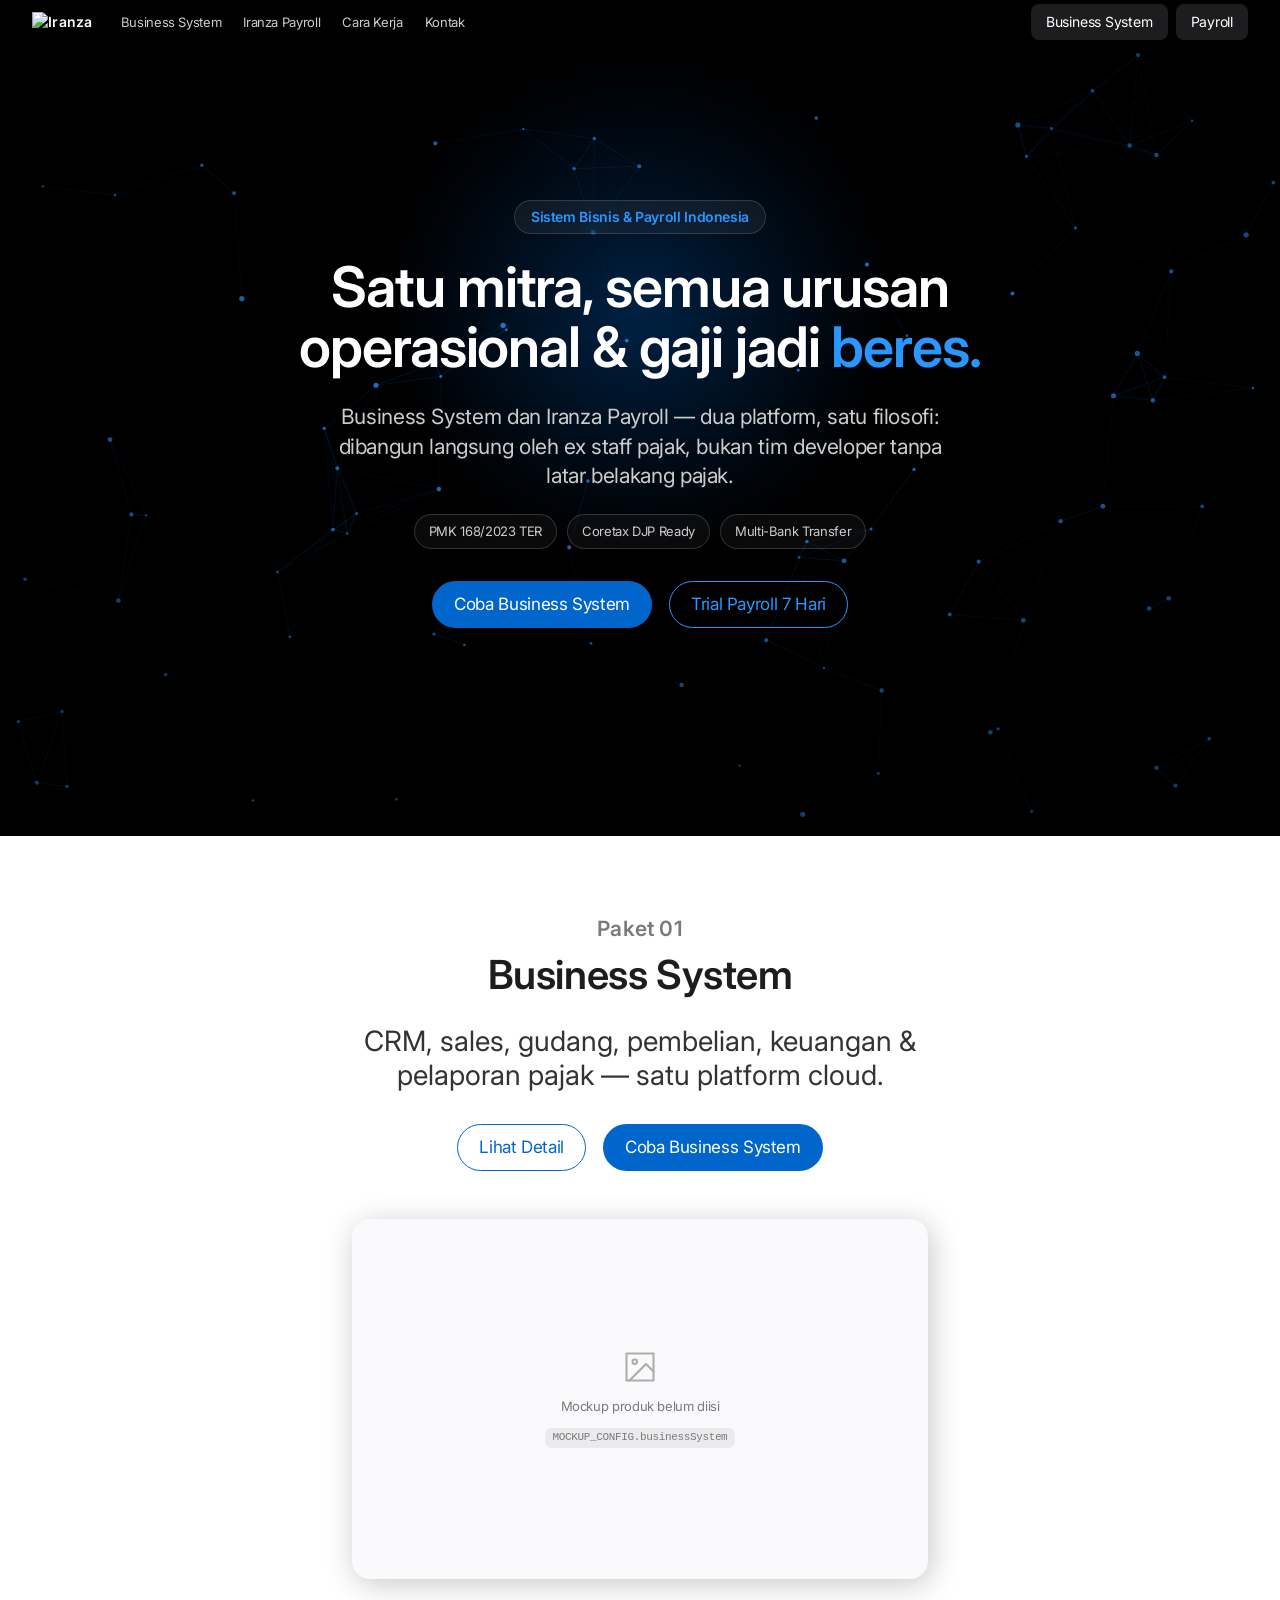
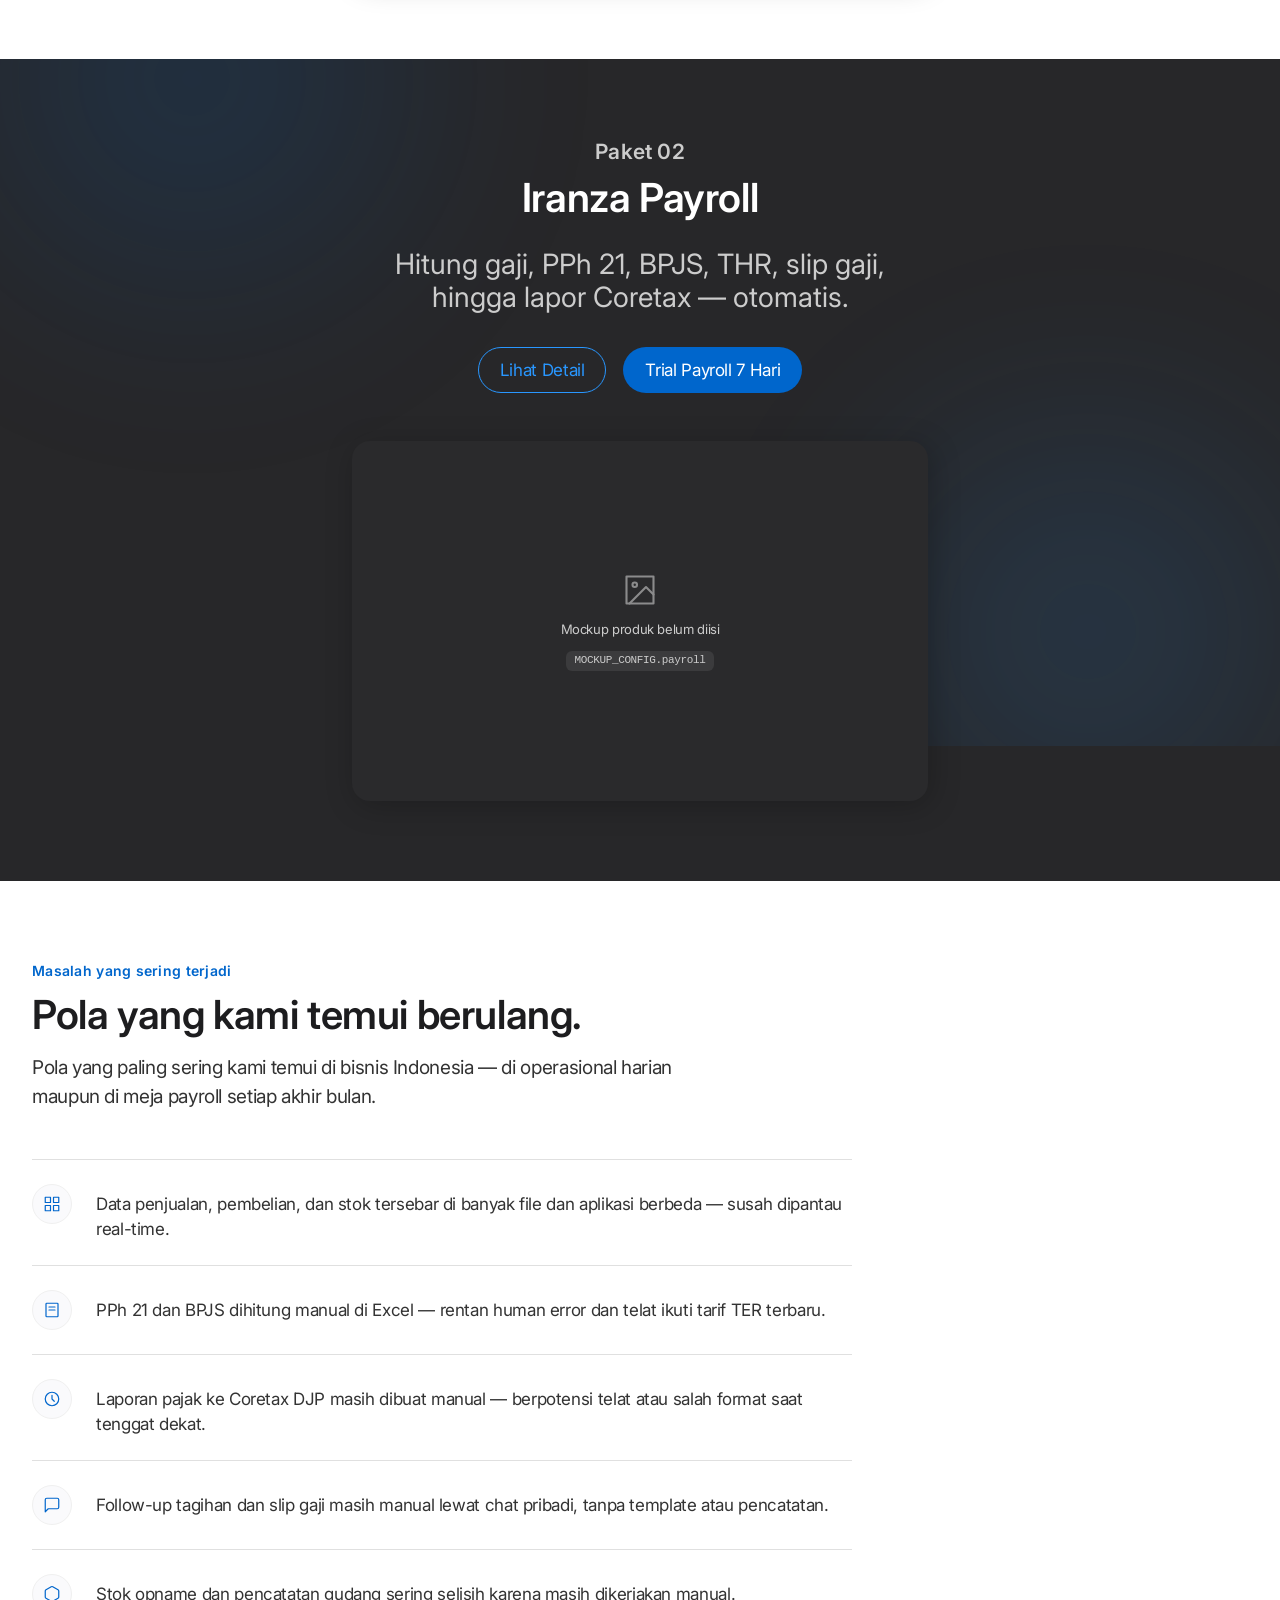
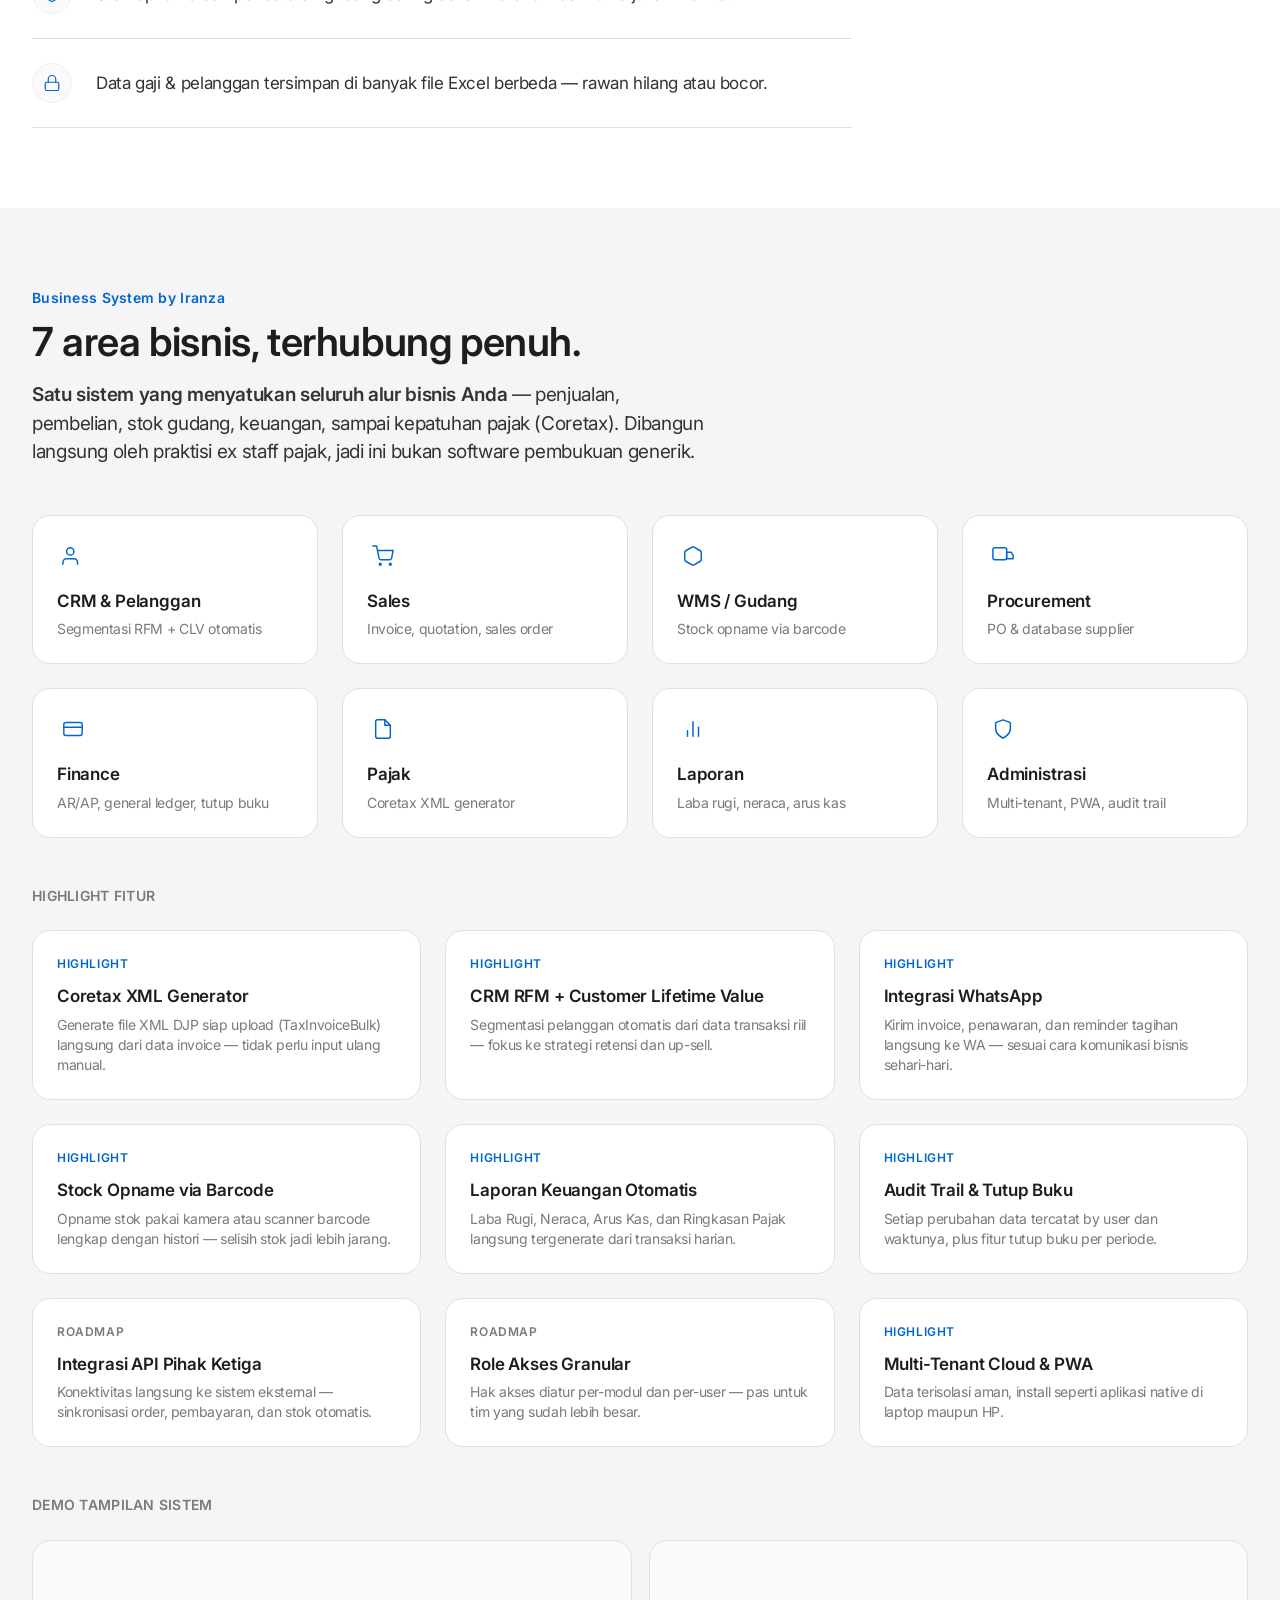
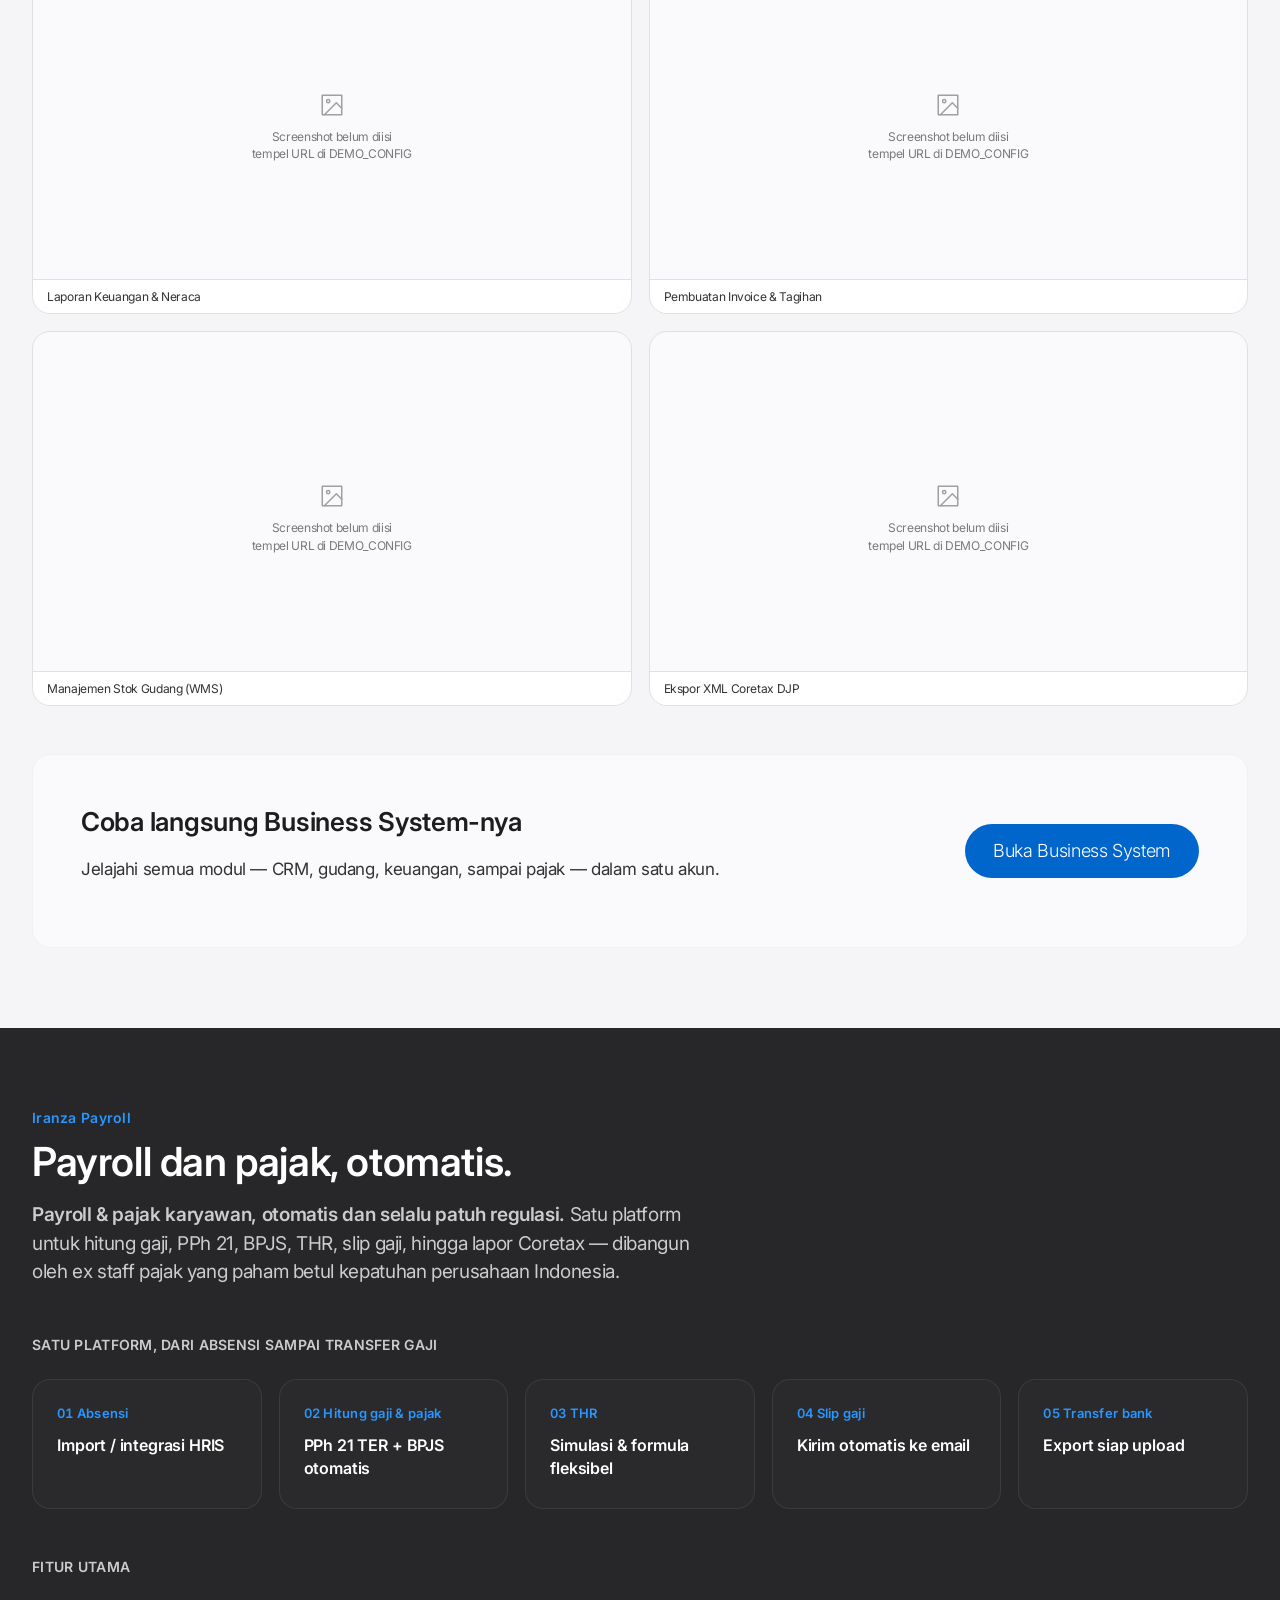
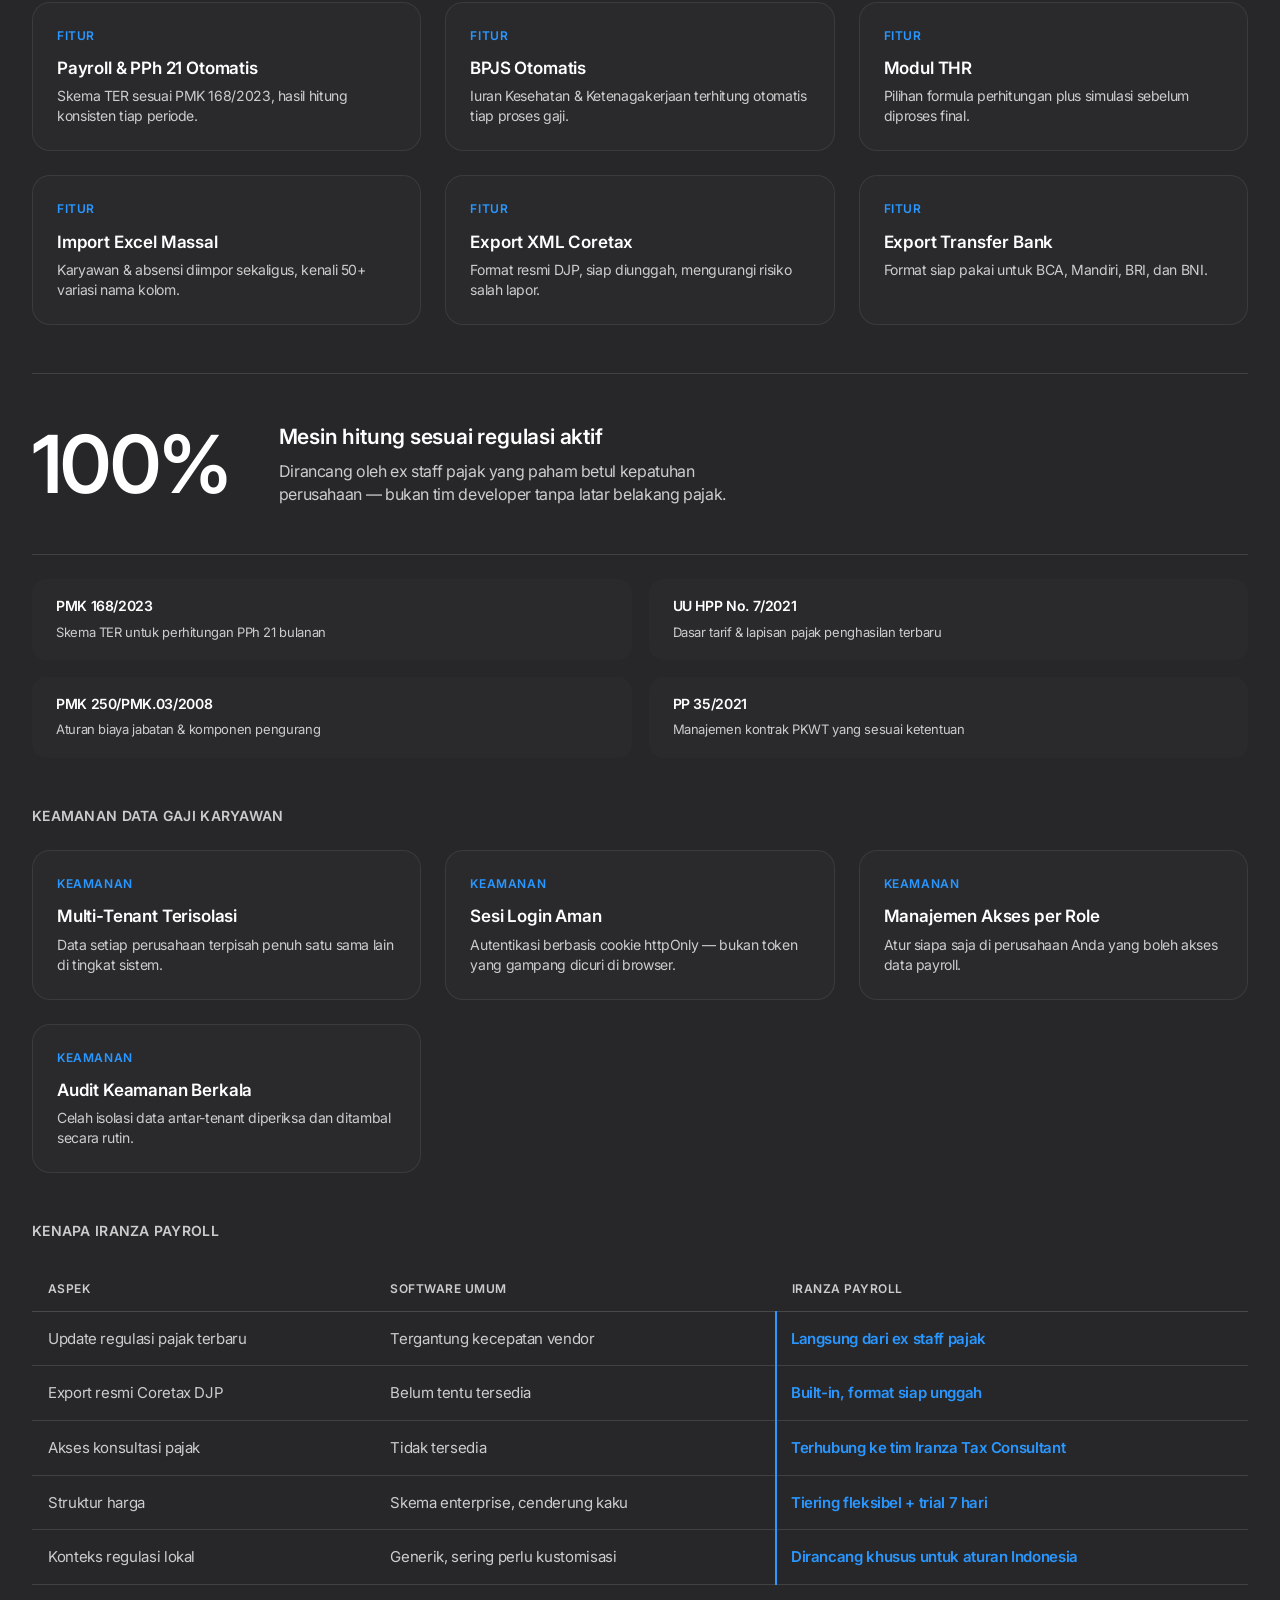
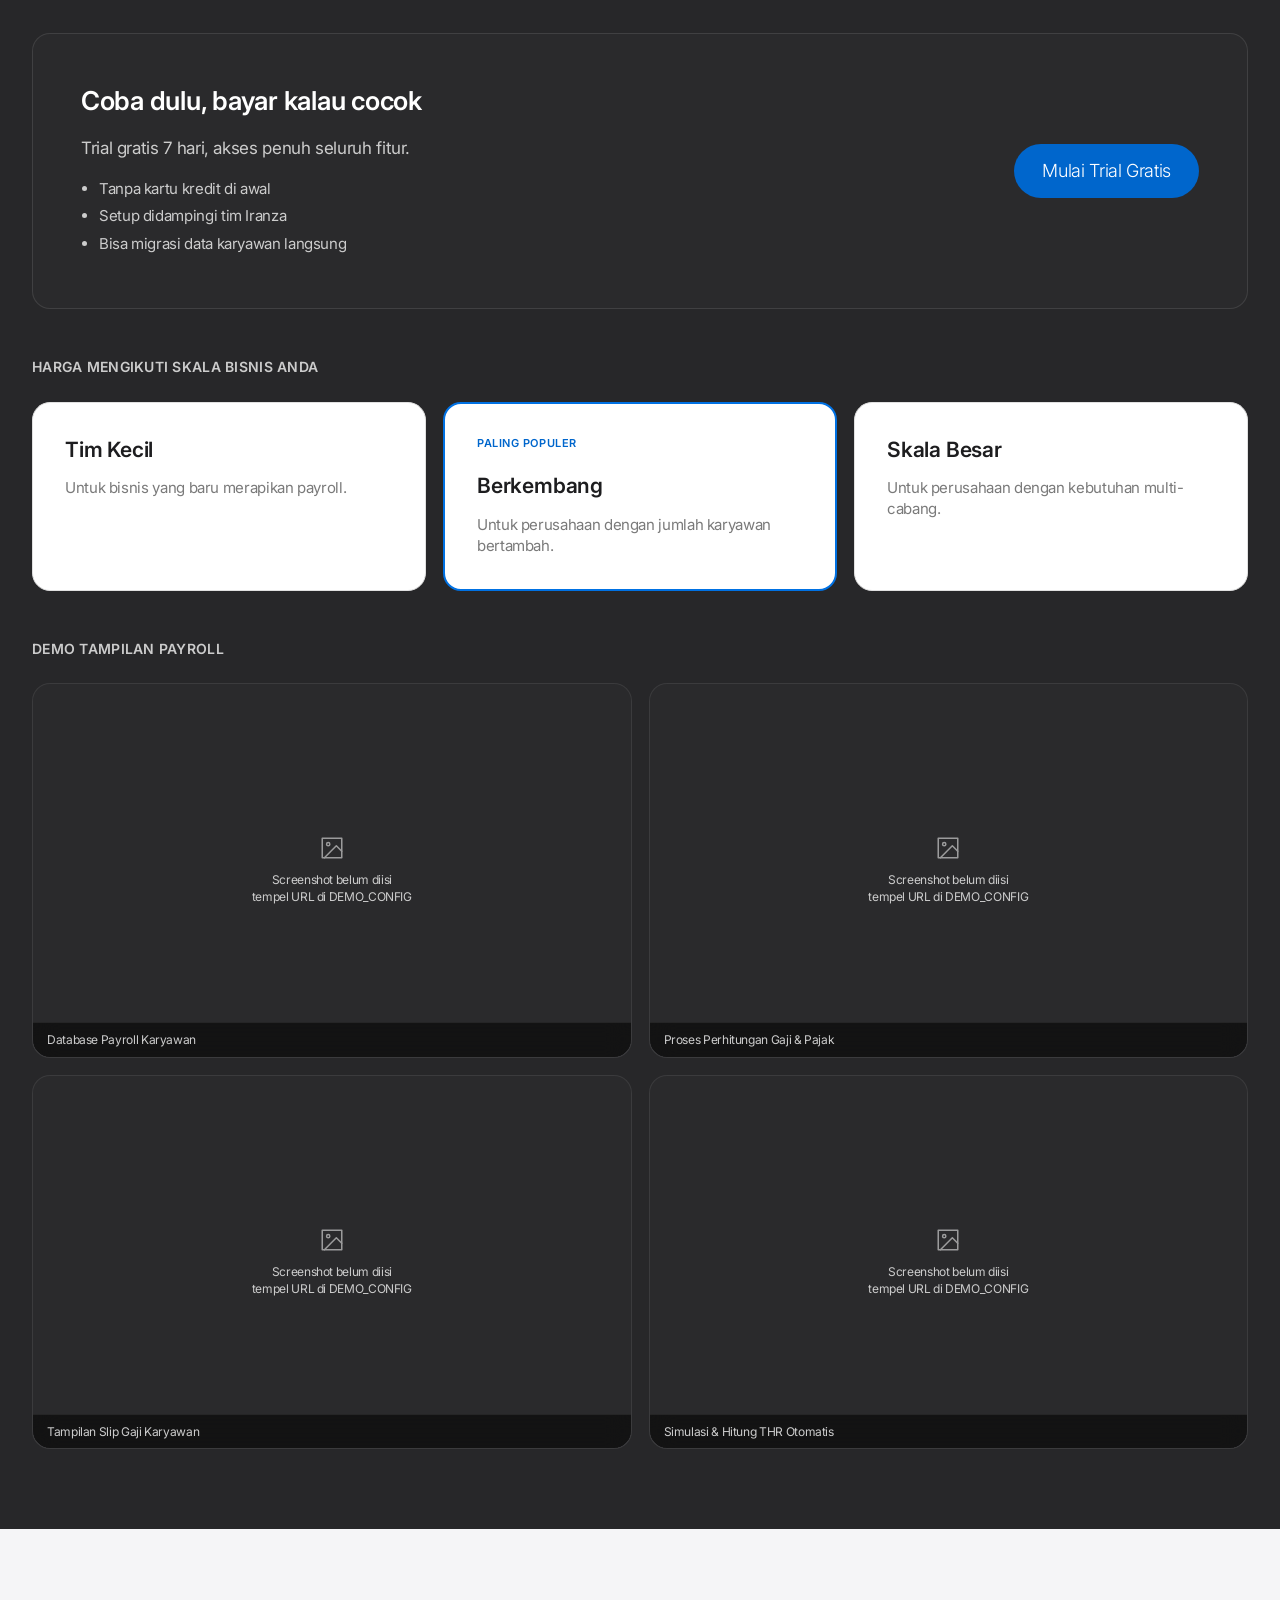
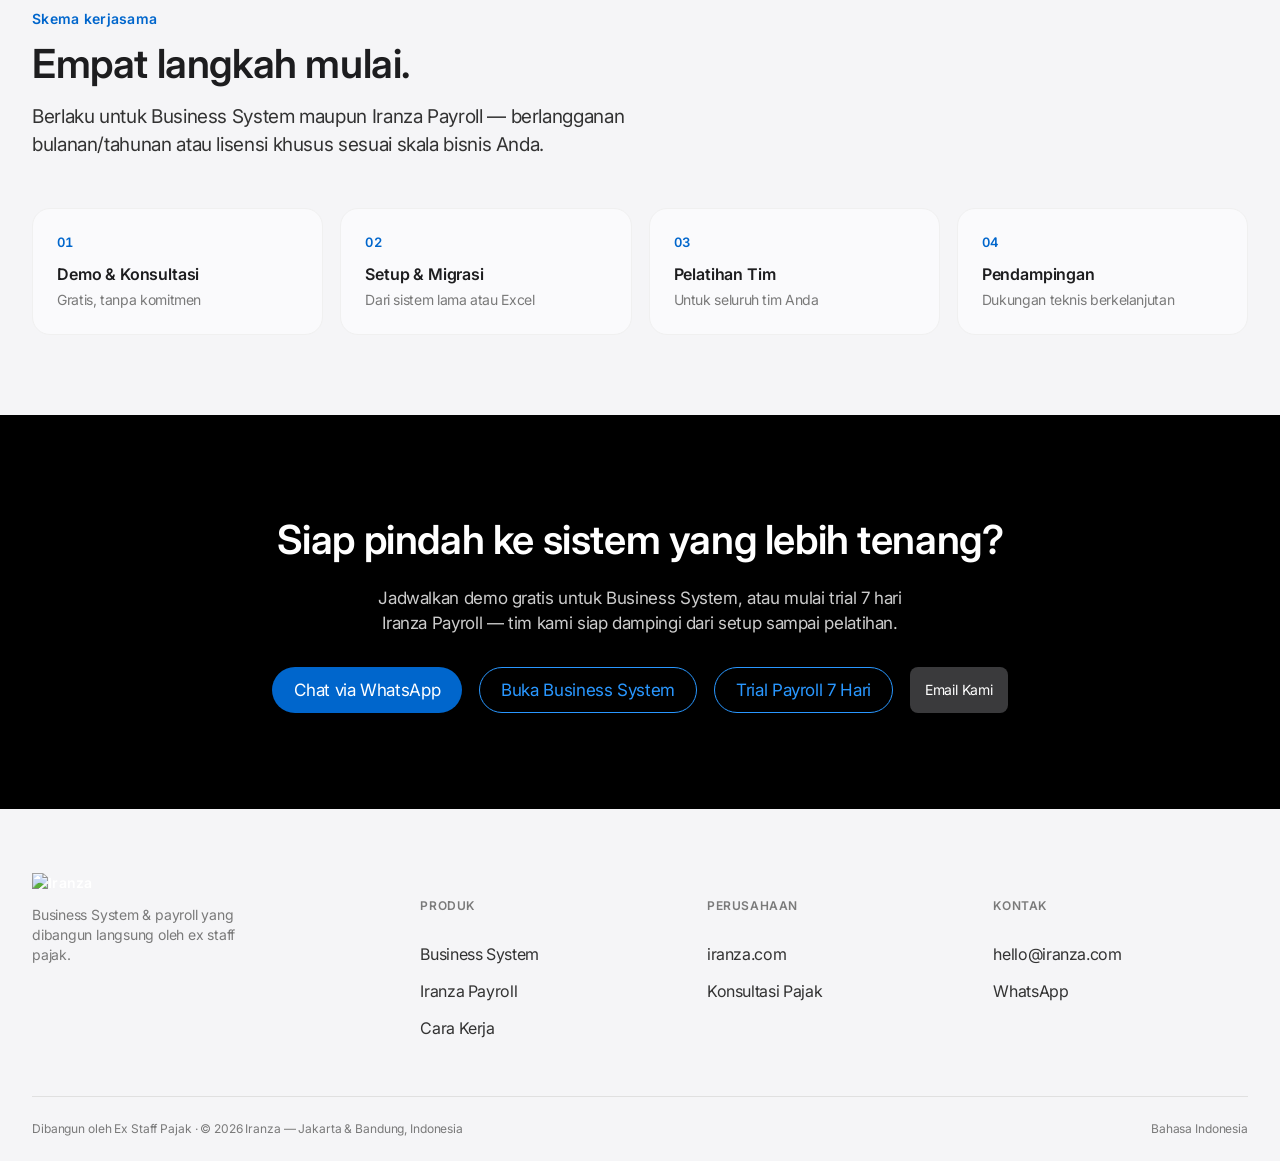
==== commit e0c5b068: "Update index.html" ====
--- a/index.html
+++ b/index.html
@@ -81,8 +81,16 @@
 .nav-link{font-size:13px; font-weight:400; line-height:1;}
 
 /* ===== GLOBAL NAV ===== */
-header{position:sticky; top:0; z-index:100;}
-.global-nav{background:var(--surface-black); height:44px;}
+header{
+  position:sticky; top:0; z-index:100; padding-top:0;
+  transition:padding-top .5s cubic-bezier(.16,1,.3,1);
+}
+.global-nav{
+  background:var(--surface-black); height:44px;
+  margin:0 auto; max-width:100%; border-radius:0; box-shadow:none;
+  transition:max-width .5s cubic-bezier(.16,1,.3,1), border-radius .5s cubic-bezier(.16,1,.3,1),
+             box-shadow .5s cubic-bezier(.16,1,.3,1), background-color .5s ease;
+}
 .global-nav-inner{display:flex; align-items:center; height:44px; gap:28px;}
 .wordmark{font-size:14px; font-weight:600; letter-spacing:0.02em; color:var(--on-dark); flex-shrink:0; display:flex; align-items:center;}
 .wordmark img{height:20px; width:auto; display:block;}
@@ -94,6 +102,20 @@
   display:none; background:transparent; color:var(--on-dark); border:none;
   width:32px; height:32px; font-size:16px; cursor:pointer;
 }
+
+/* ----- floating pill state, triggered by JS once the page is scrolled ----- */
+header.is-scrolled{padding-top:12px;}
+header.is-scrolled .global-nav{
+  max-width:min(920px, calc(100% - 32px));
+  border-radius:9999px;
+  background:rgba(20,20,22,0.72);
+  -webkit-backdrop-filter:blur(20px) saturate(180%);
+  backdrop-filter:blur(20px) saturate(180%);
+  box-shadow:0 10px 30px rgba(0,0,0,0.35), 0 0 0 1px rgba(255,255,255,0.08);
+}
+header.is-scrolled .global-nav-inner{padding:0 var(--sp-lg);}
+@media(max-width:640px){header.is-scrolled .global-nav-inner{padding:0 var(--sp-md);}}
+
 @media(max-width:833px){
   .nav-links{
     position:fixed; top:44px; left:0; right:0; background:var(--surface-black);
@@ -105,6 +127,11 @@
   .nav-links a{font-size:15px;}
   .navtoggle{display:block;}
   .nav-cta a:first-child{display:none;}
+  header.is-scrolled .nav-links{top:56px;}
+  header.is-scrolled .nav-links.open{
+    left:16px; right:16px; border-radius:20px;
+    background:rgba(20,20,22,0.92); -webkit-backdrop-filter:blur(20px); backdrop-filter:blur(20px);
+  }
 }
 
 /* ===== BUTTONS ===== */
@@ -224,7 +251,7 @@
 }
 .on-dark .product-render{background:var(--tile-2);}
 .product-render:hover{transform:translateY(-6px);}
-.product-render img{width:100%; height:100%; object-fit:cover; display:block;}
+.product-render img{width:100%; height:100%; object-fit:cover; object-position:top center; display:block;}
 .product-render .ph{
   width:100%; height:100%; display:flex; flex-direction:column; align-items:center; justify-content:center;
   gap:12px; color:var(--ink-muted-48); text-align:center; padding:40px;
@@ -277,7 +304,7 @@
   border-radius:18px; border:1px solid var(--hairline);
 }
 .on-dark .gallery-tile{background:var(--tile-2); border-color:rgba(255,255,255,0.08);}
-.gallery-tile img{width:100%; height:100%; object-fit:cover;}
+.gallery-tile img{width:100%; height:100%; object-fit:cover; object-position:top center;}
 .gallery-tile .ph{
   width:100%; height:100%; display:flex; flex-direction:column; align-items:center; justify-content:center;
   gap:10px; color:var(--ink-muted-48); font-size:12px; text-align:center; padding:20px;
@@ -1079,6 +1106,31 @@
     card.style.setProperty('--my', (e.clientY - rect.top) + 'px');
   });
 });
+
+/* =========================================================================
+   FLOATING HEADER — collapses the full-width nav into a rounded, inset
+   "pill" once the page scrolls past the top, iOS-style (e.g. Camera app).
+   ========================================================================= */
+(function initFloatingHeader(){
+  const header = document.querySelector('header');
+  if(!header) return;
+  const THRESHOLD = 24;
+  let isScrolled = false;
+  let ticking = false;
+  function update(){
+    const shouldFloat = window.scrollY > THRESHOLD;
+    if(shouldFloat !== isScrolled){
+      isScrolled = shouldFloat;
+      header.classList.toggle('is-scrolled', isScrolled);
+    }
+    ticking = false;
+  }
+  function onScroll(){
+    if(!ticking){ requestAnimationFrame(update); ticking = true; }
+  }
+  window.addEventListener('scroll', onScroll, {passive:true});
+  update();
+})();
 
 /* =========================================================================
    SCROLL PROGRESS BAR
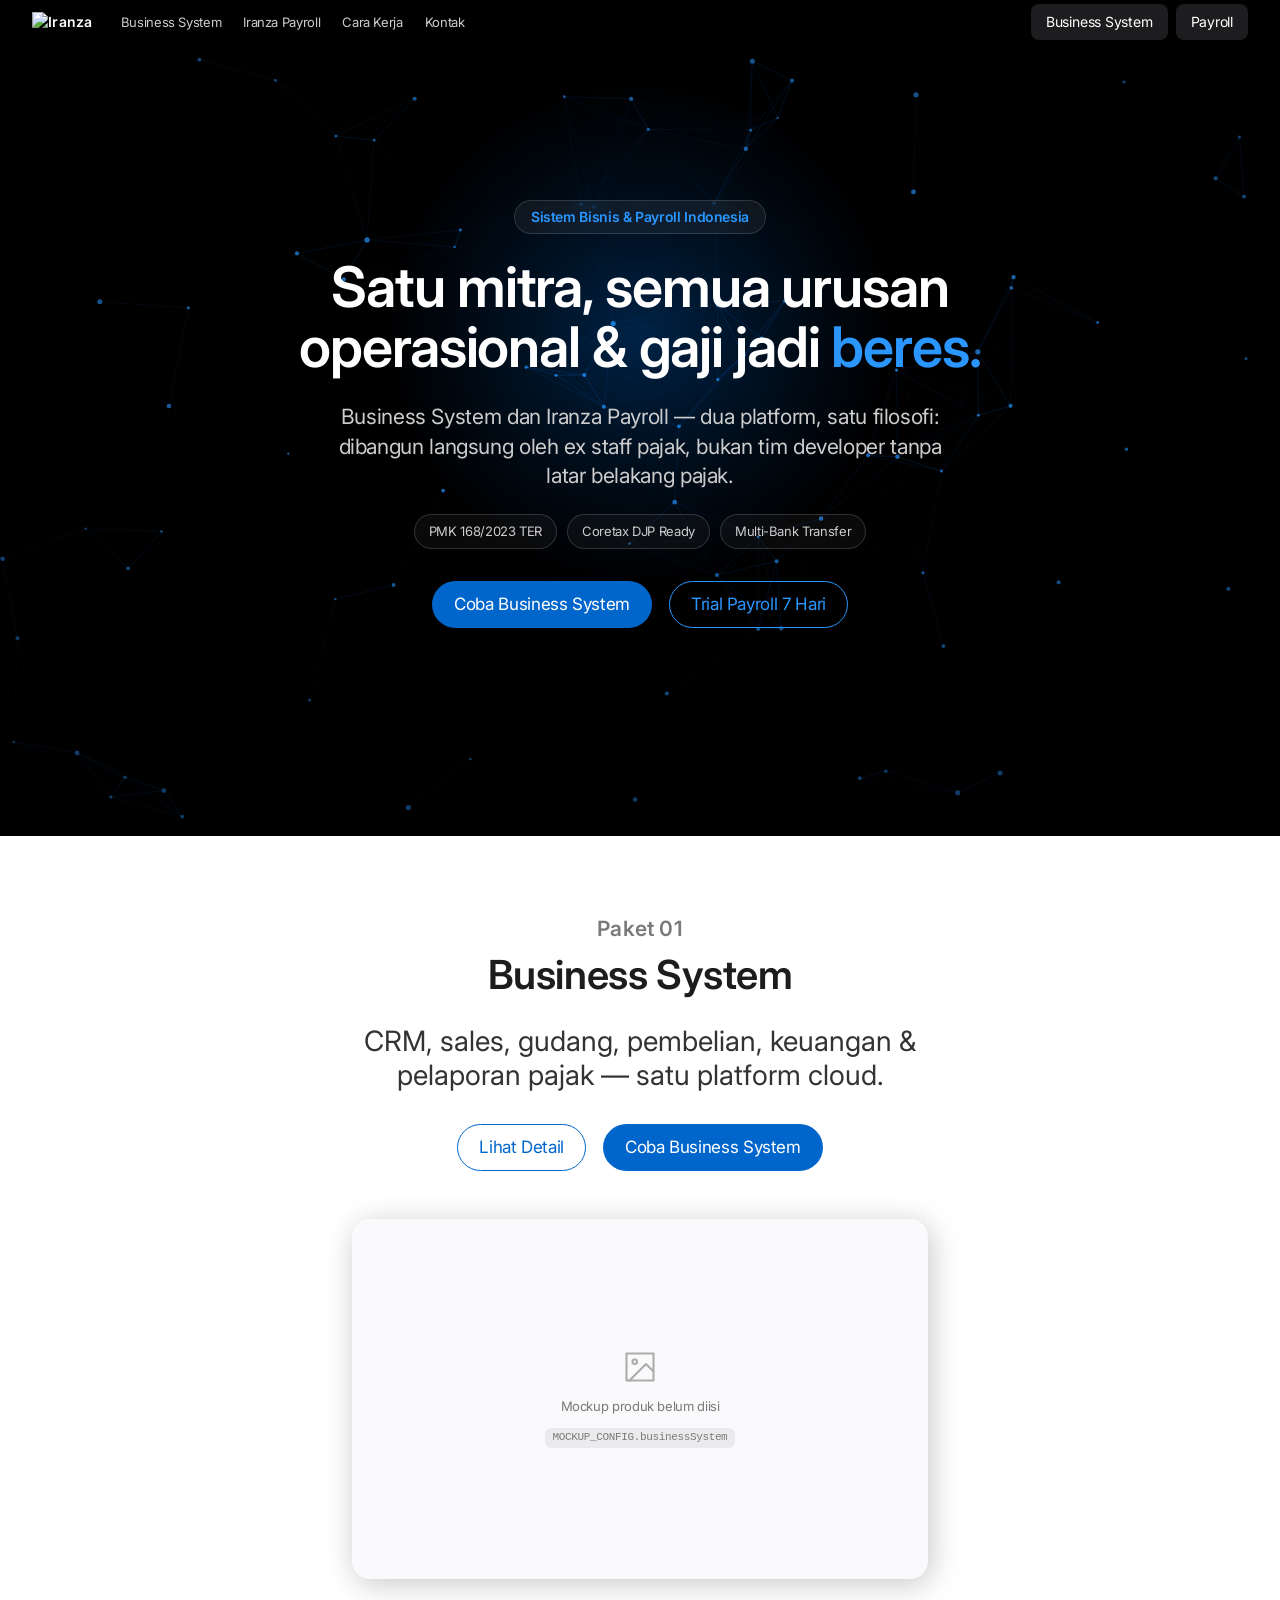
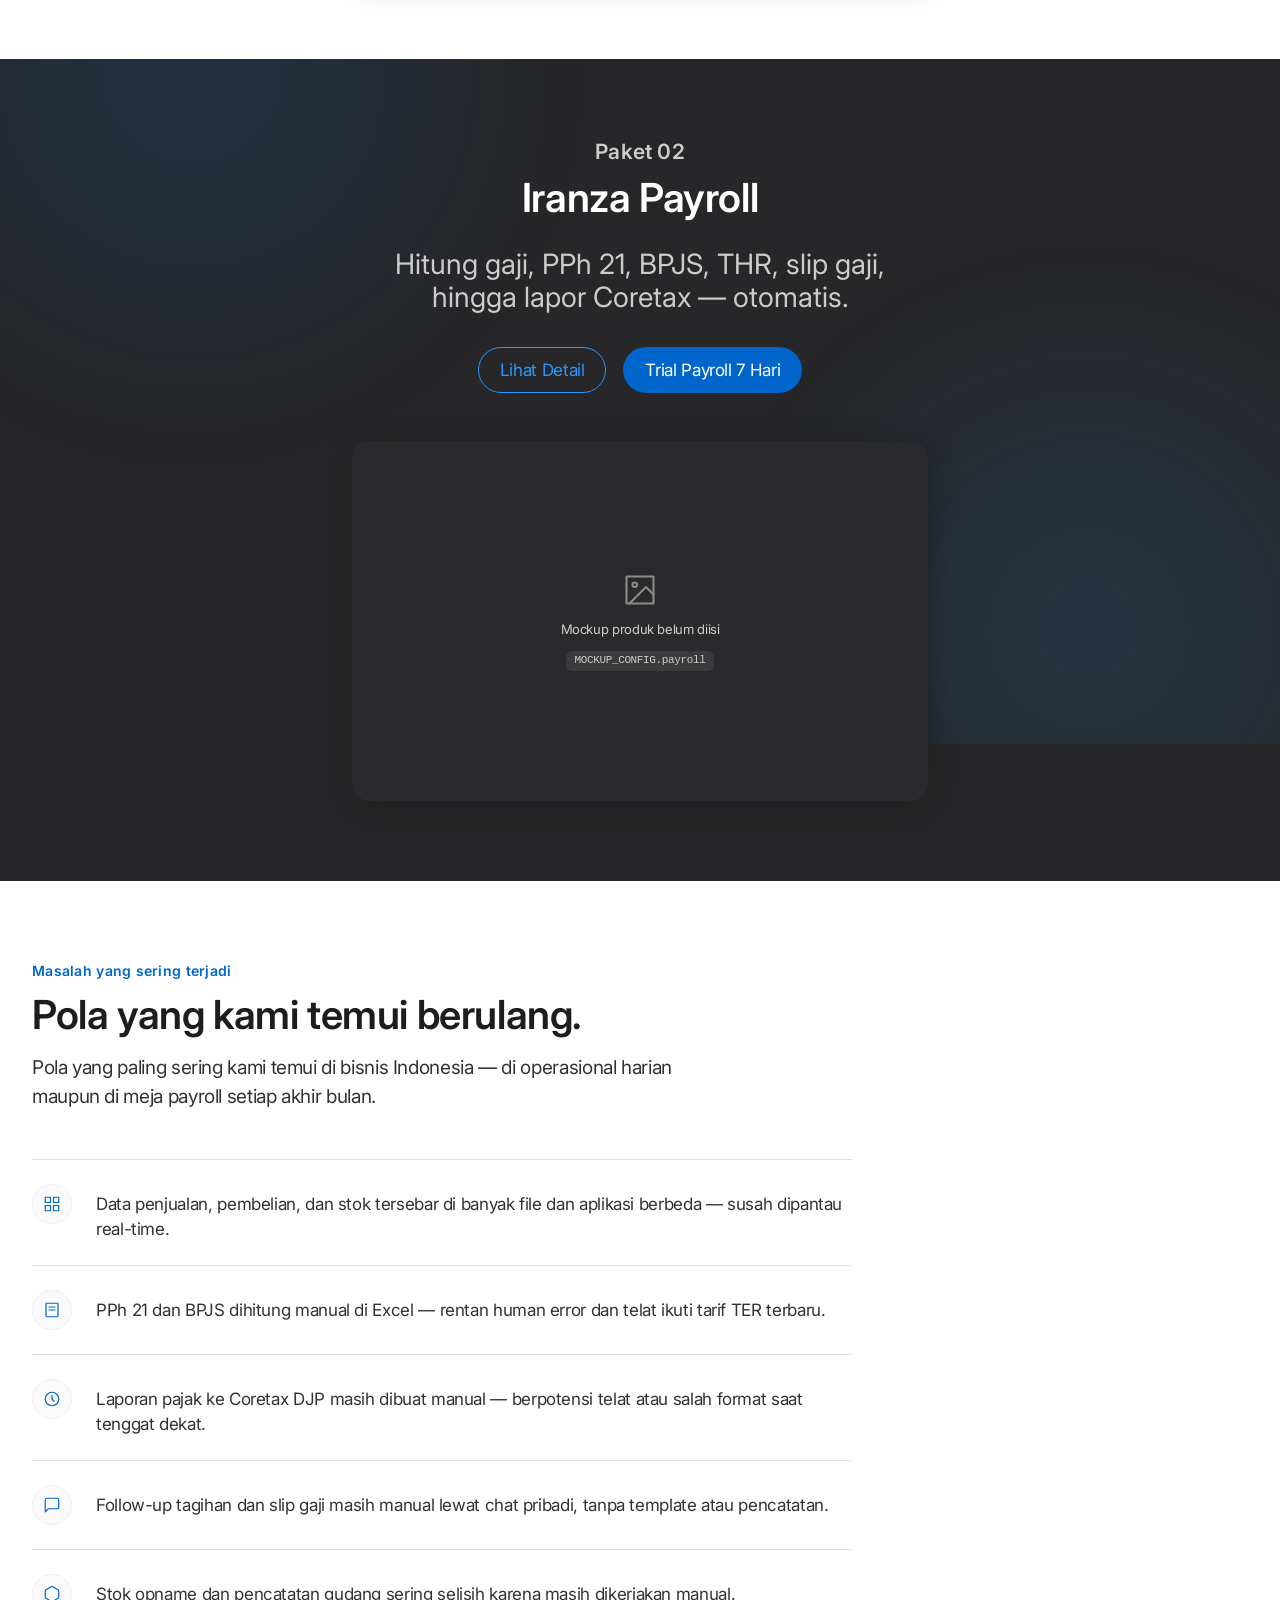
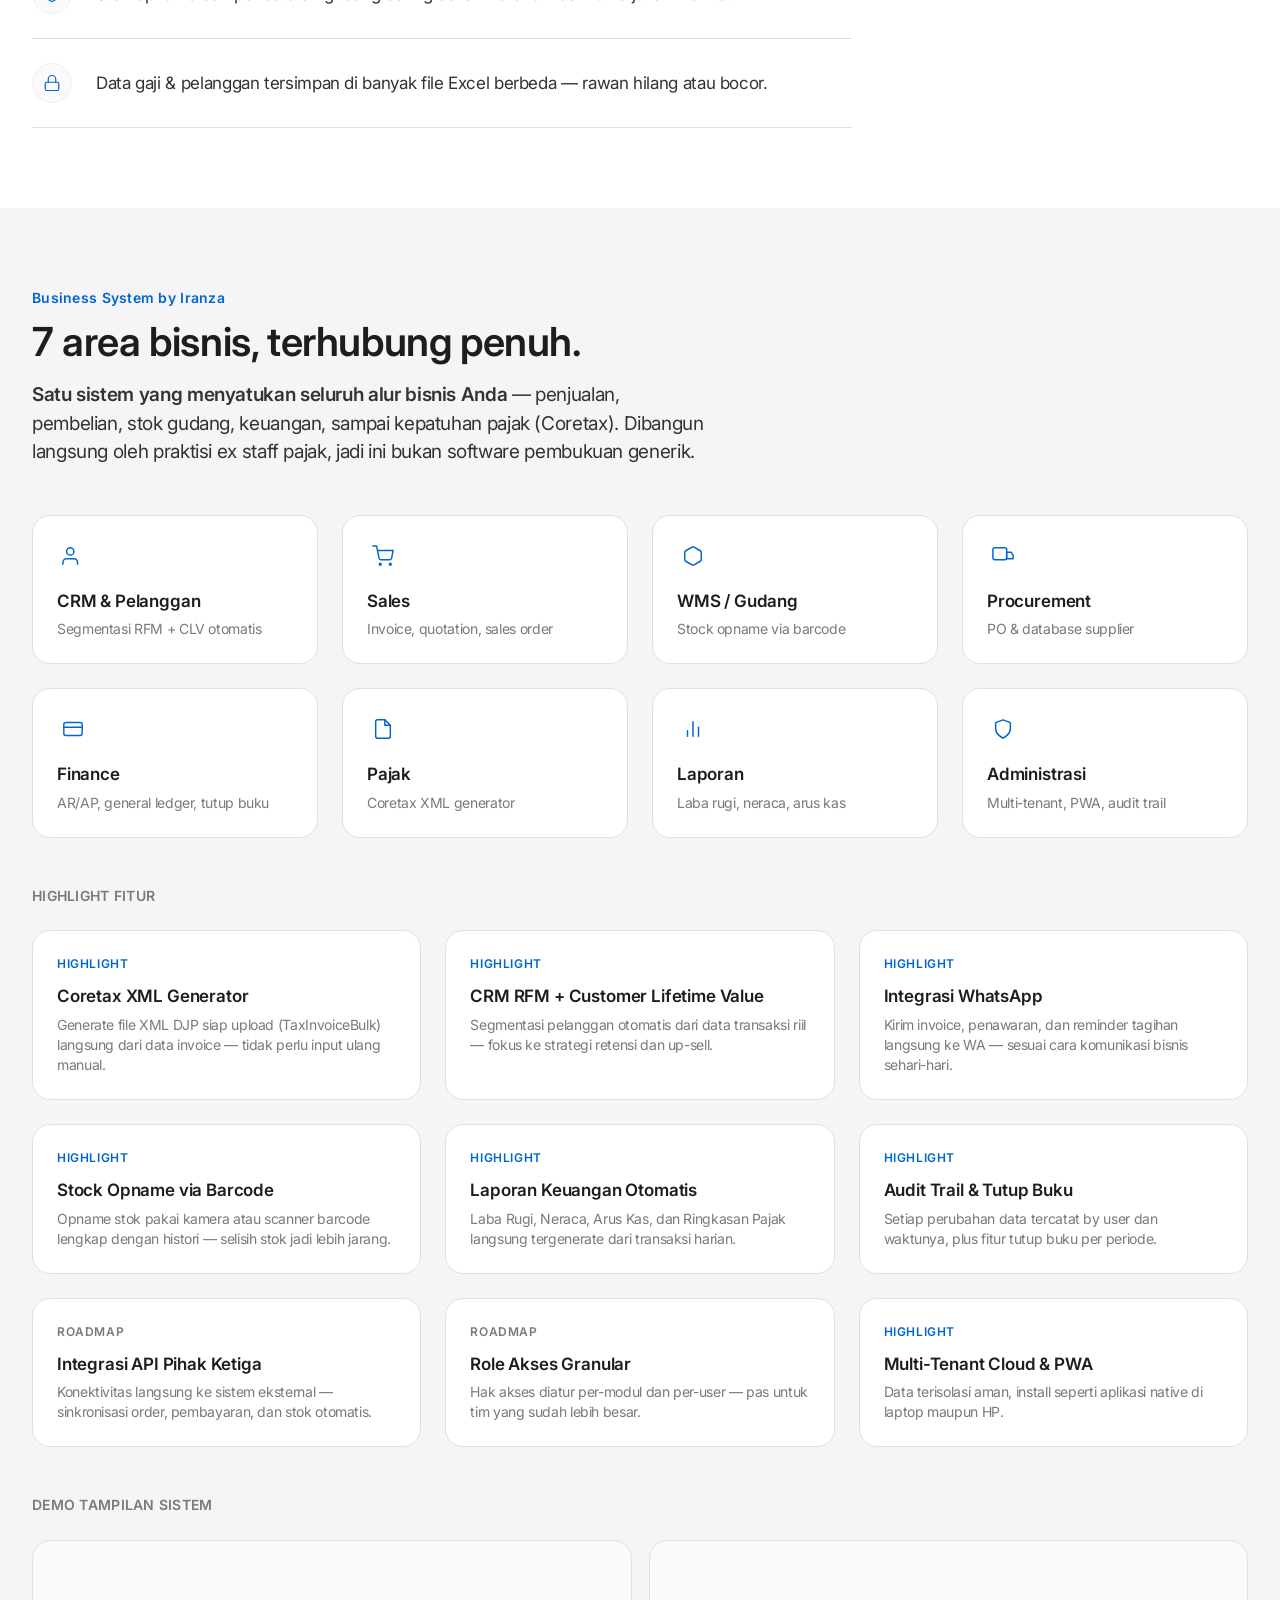
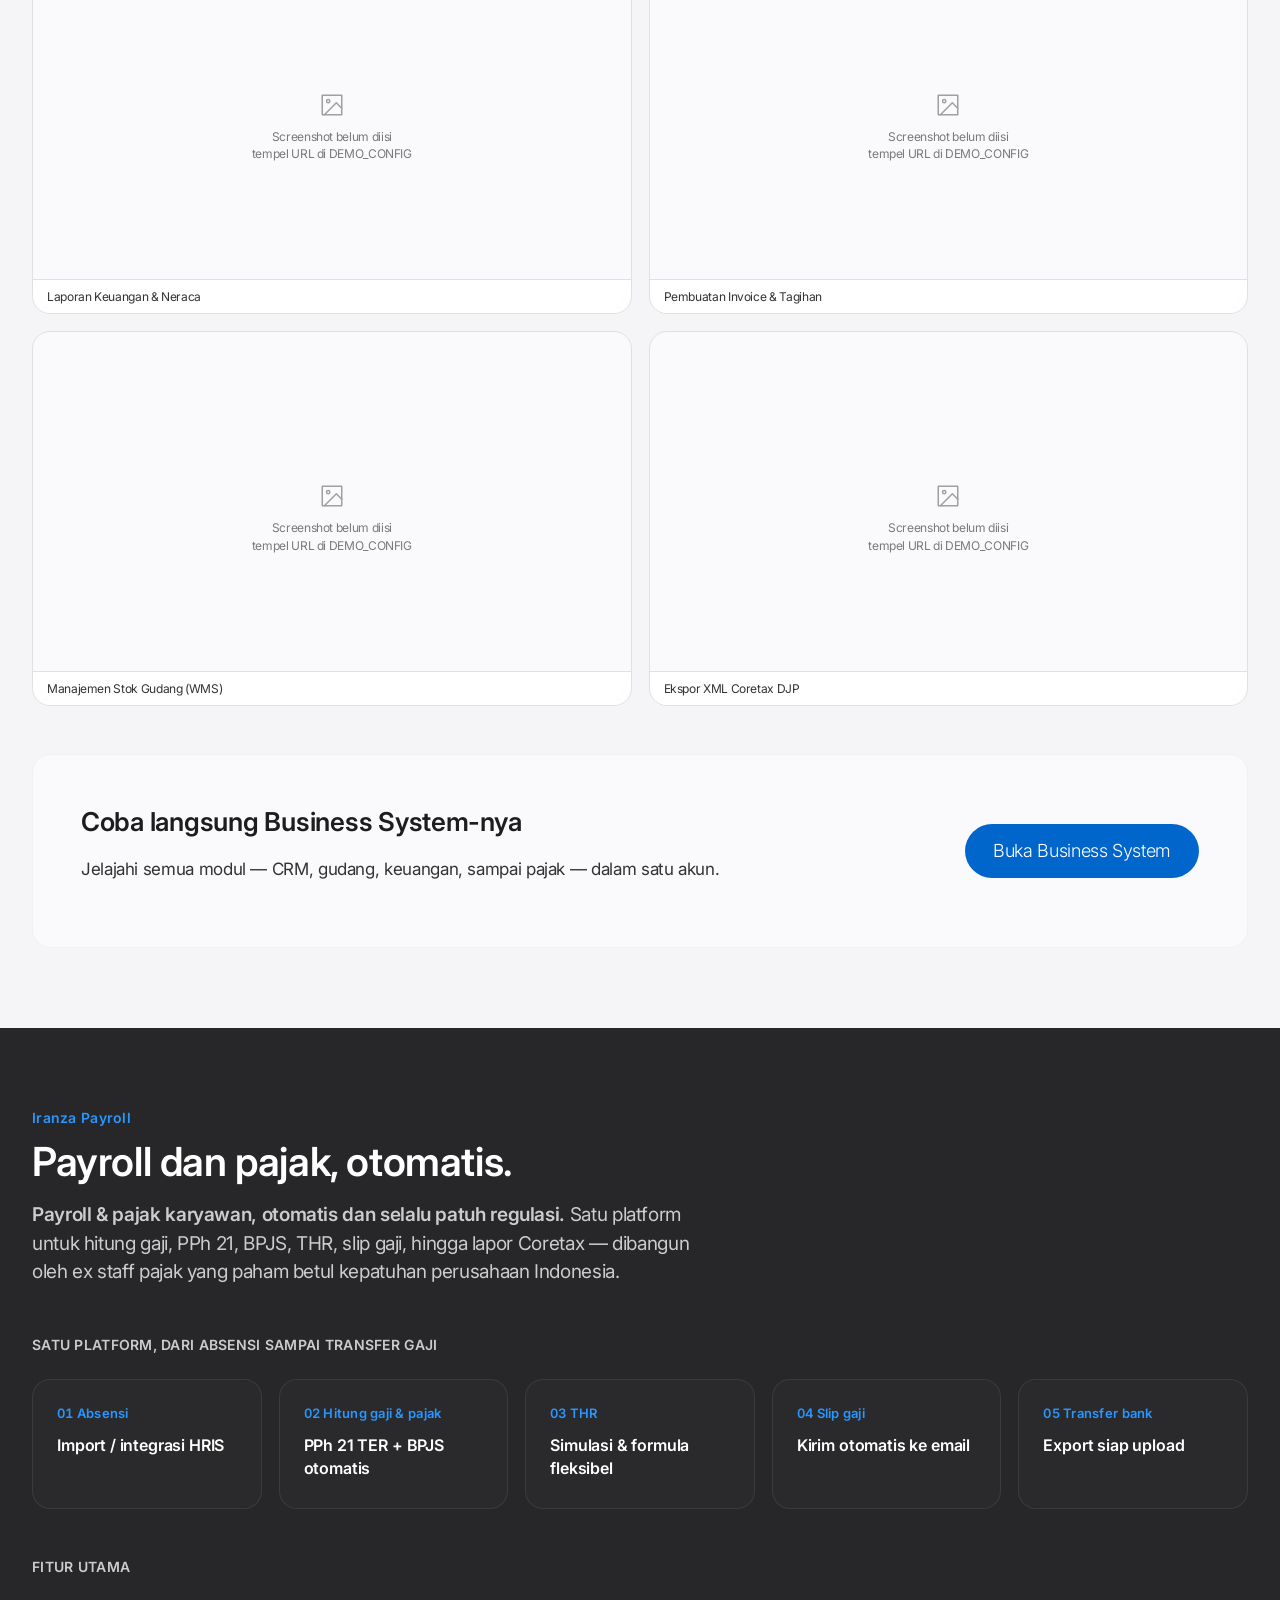
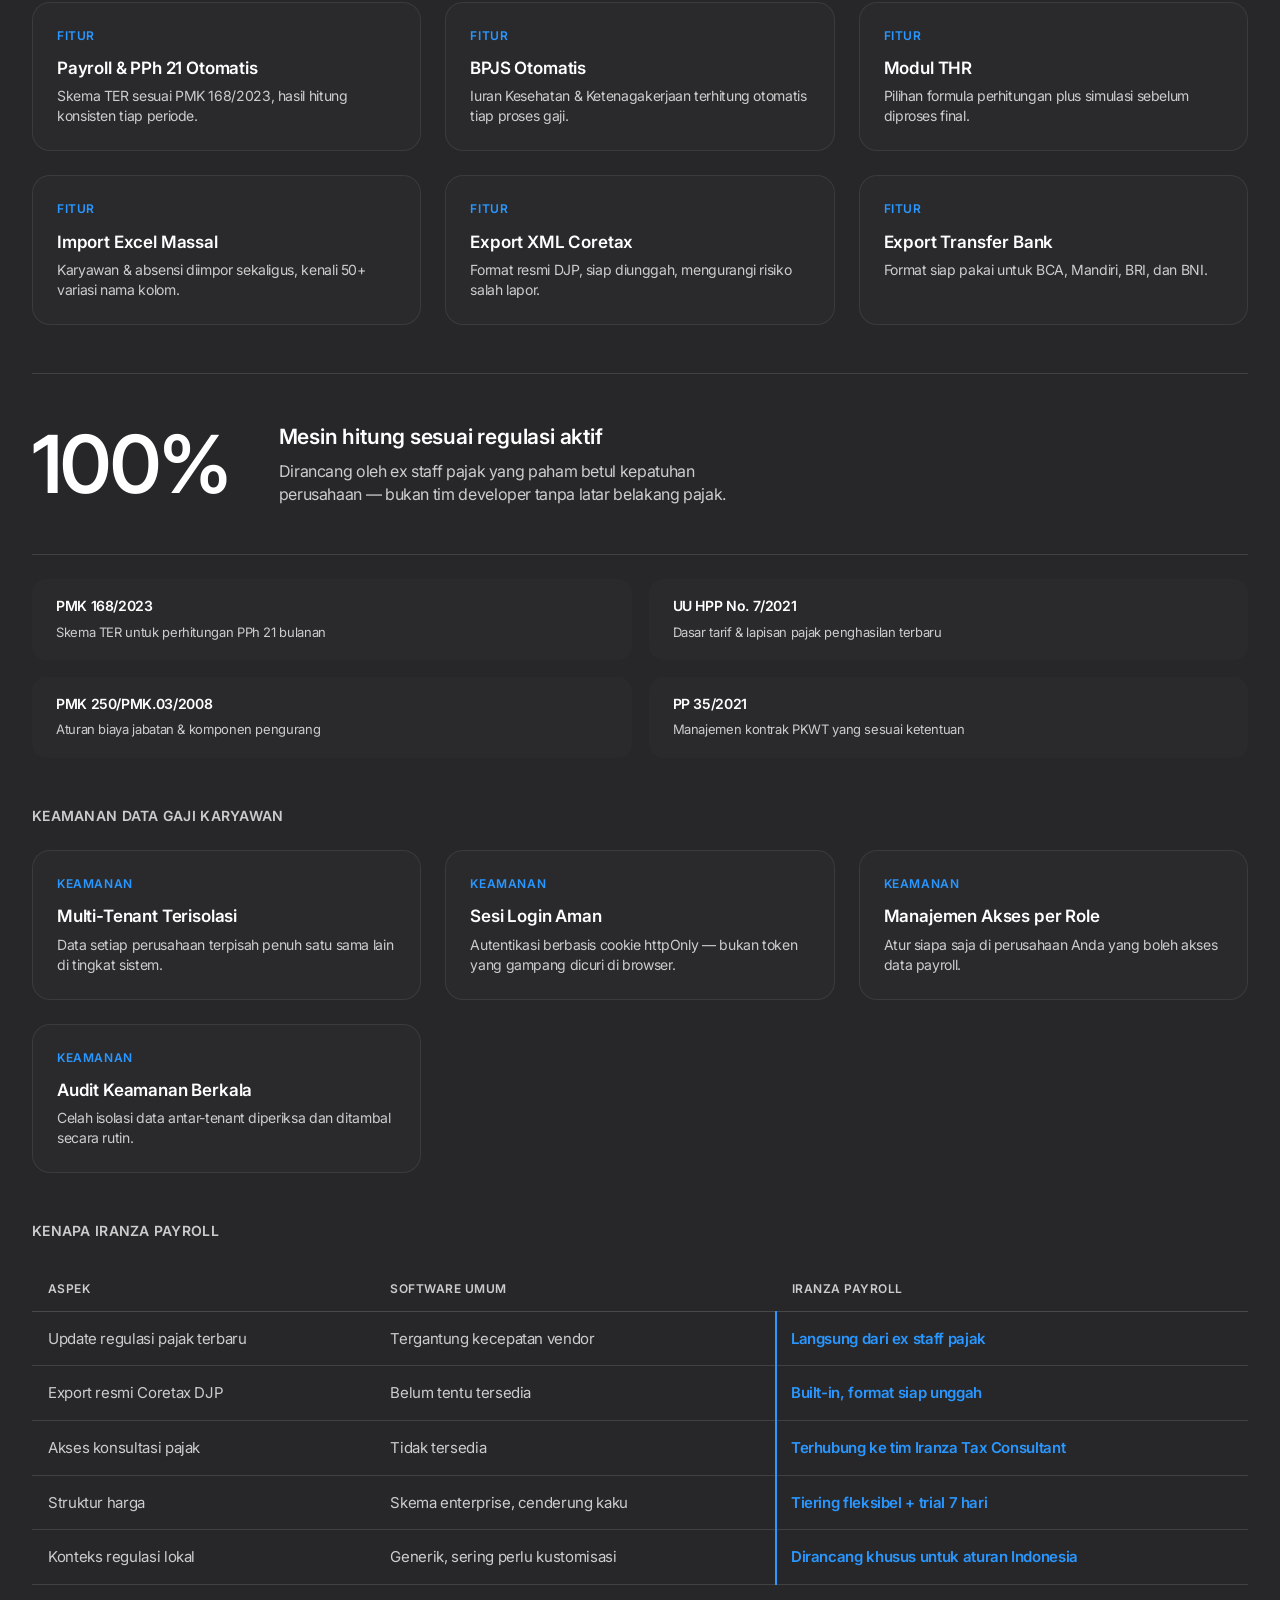
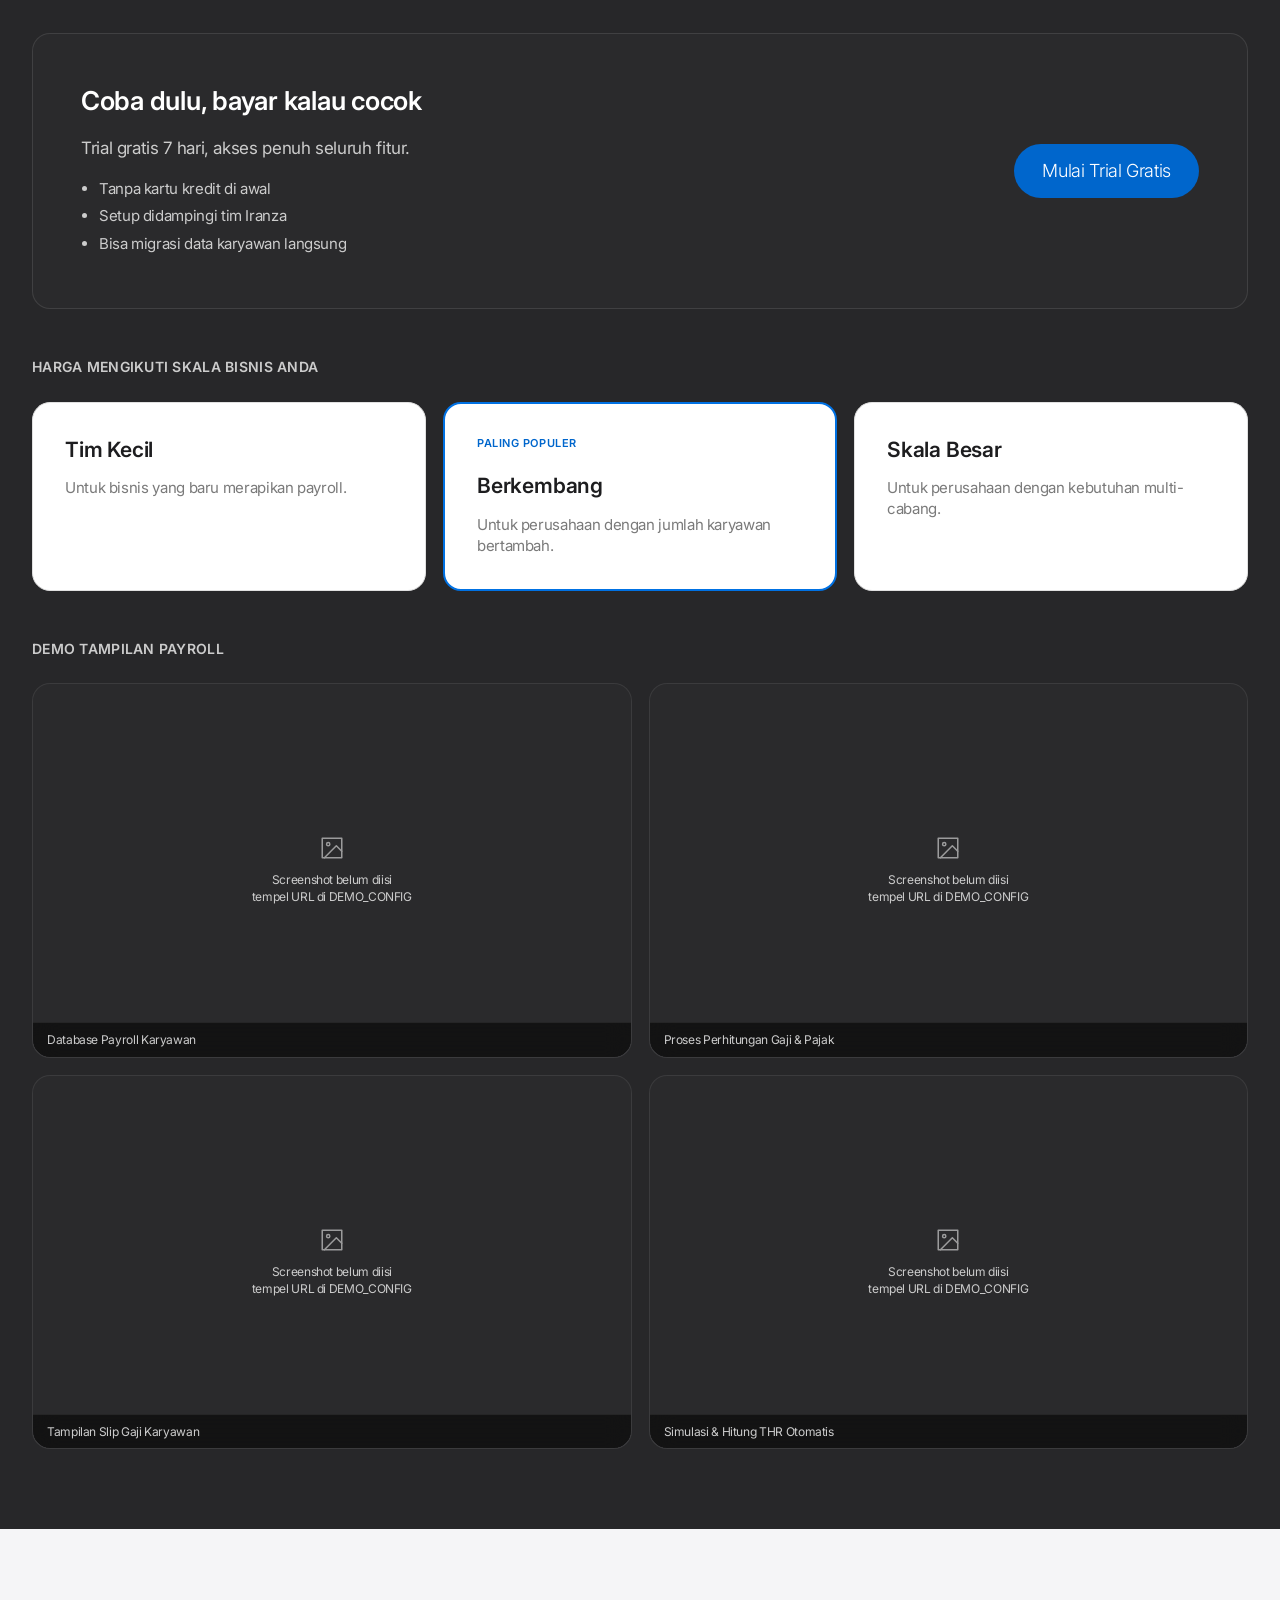
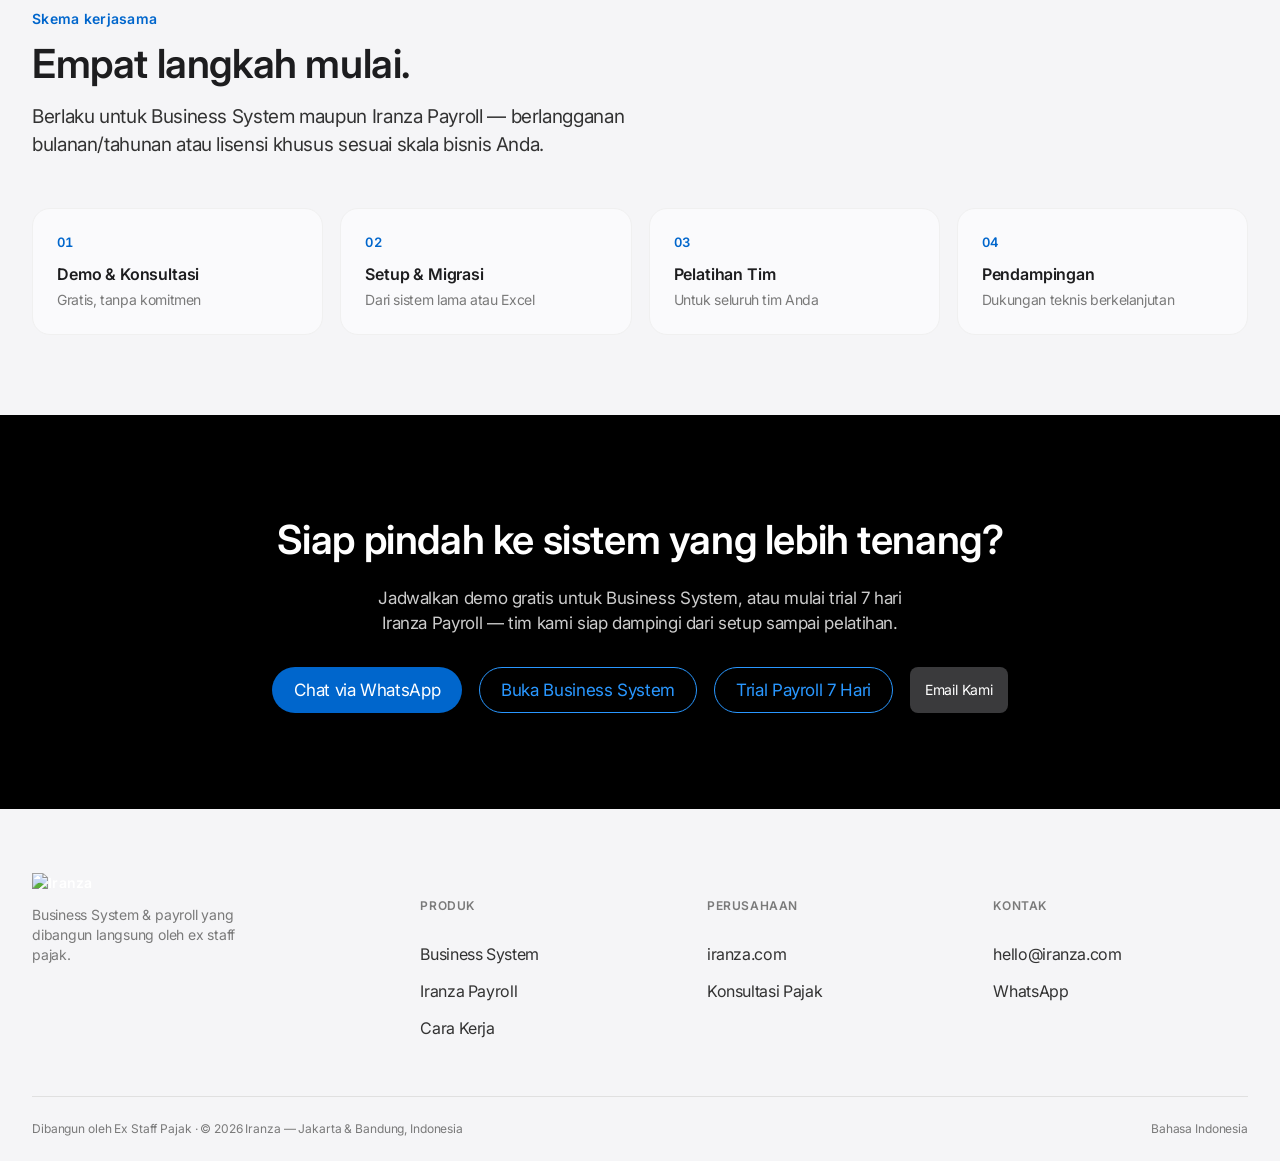
==== commit 087d10a7: "Update index.html" ====
--- a/index.html
+++ b/index.html
@@ -251,7 +251,7 @@
 }
 .on-dark .product-render{background:var(--tile-2);}
 .product-render:hover{transform:translateY(-6px);}
-.product-render img{width:100%; height:100%; object-fit:cover; object-position:top center; display:block;}
+.product-render img{width:100%; height:100%; object-fit:contain; object-position:center; display:block;}
 .product-render .ph{
   width:100%; height:100%; display:flex; flex-direction:column; align-items:center; justify-content:center;
   gap:12px; color:var(--ink-muted-48); text-align:center; padding:40px;
@@ -304,7 +304,7 @@
   border-radius:18px; border:1px solid var(--hairline);
 }
 .on-dark .gallery-tile{background:var(--tile-2); border-color:rgba(255,255,255,0.08);}
-.gallery-tile img{width:100%; height:100%; object-fit:cover; object-position:top center;}
+.gallery-tile img{width:100%; height:100%; object-fit:contain; object-position:center;}
 .gallery-tile .ph{
   width:100%; height:100%; display:flex; flex-direction:column; align-items:center; justify-content:center;
   gap:10px; color:var(--ink-muted-48); font-size:12px; text-align:center; padding:20px;
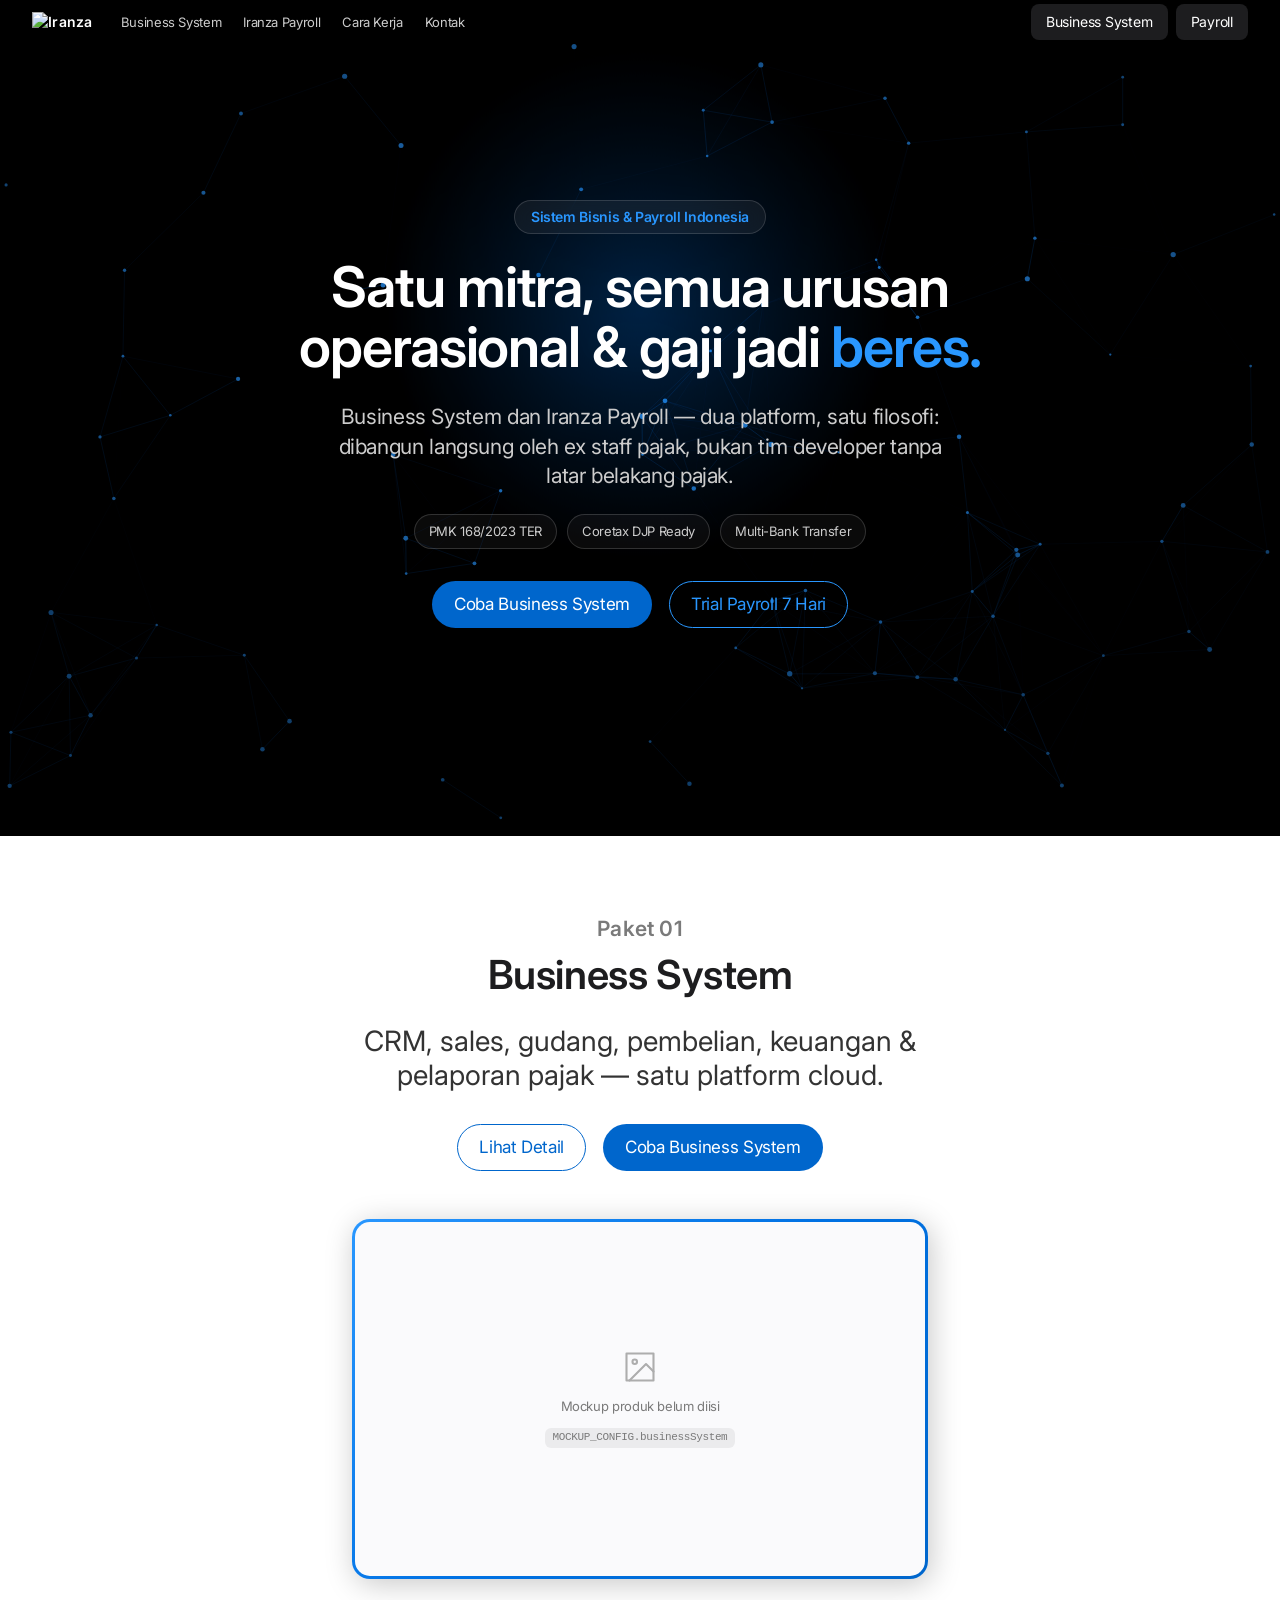
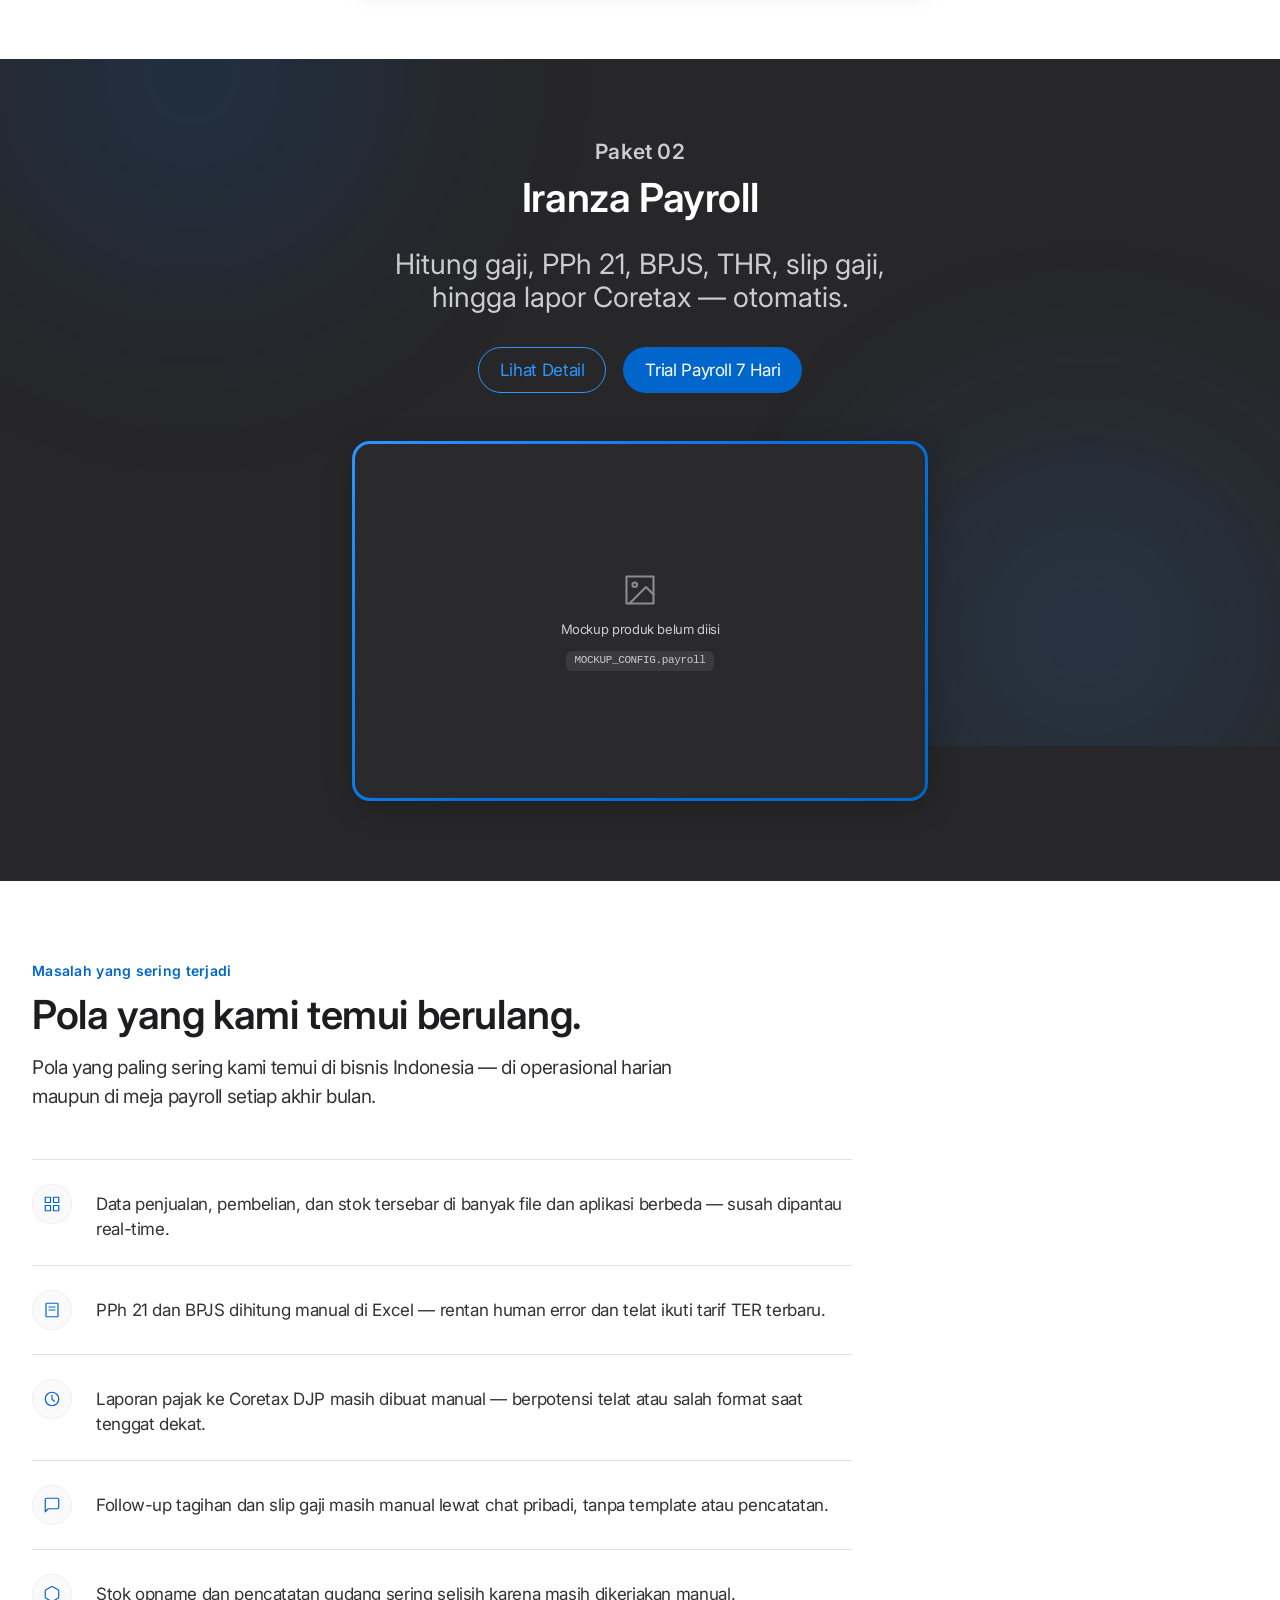
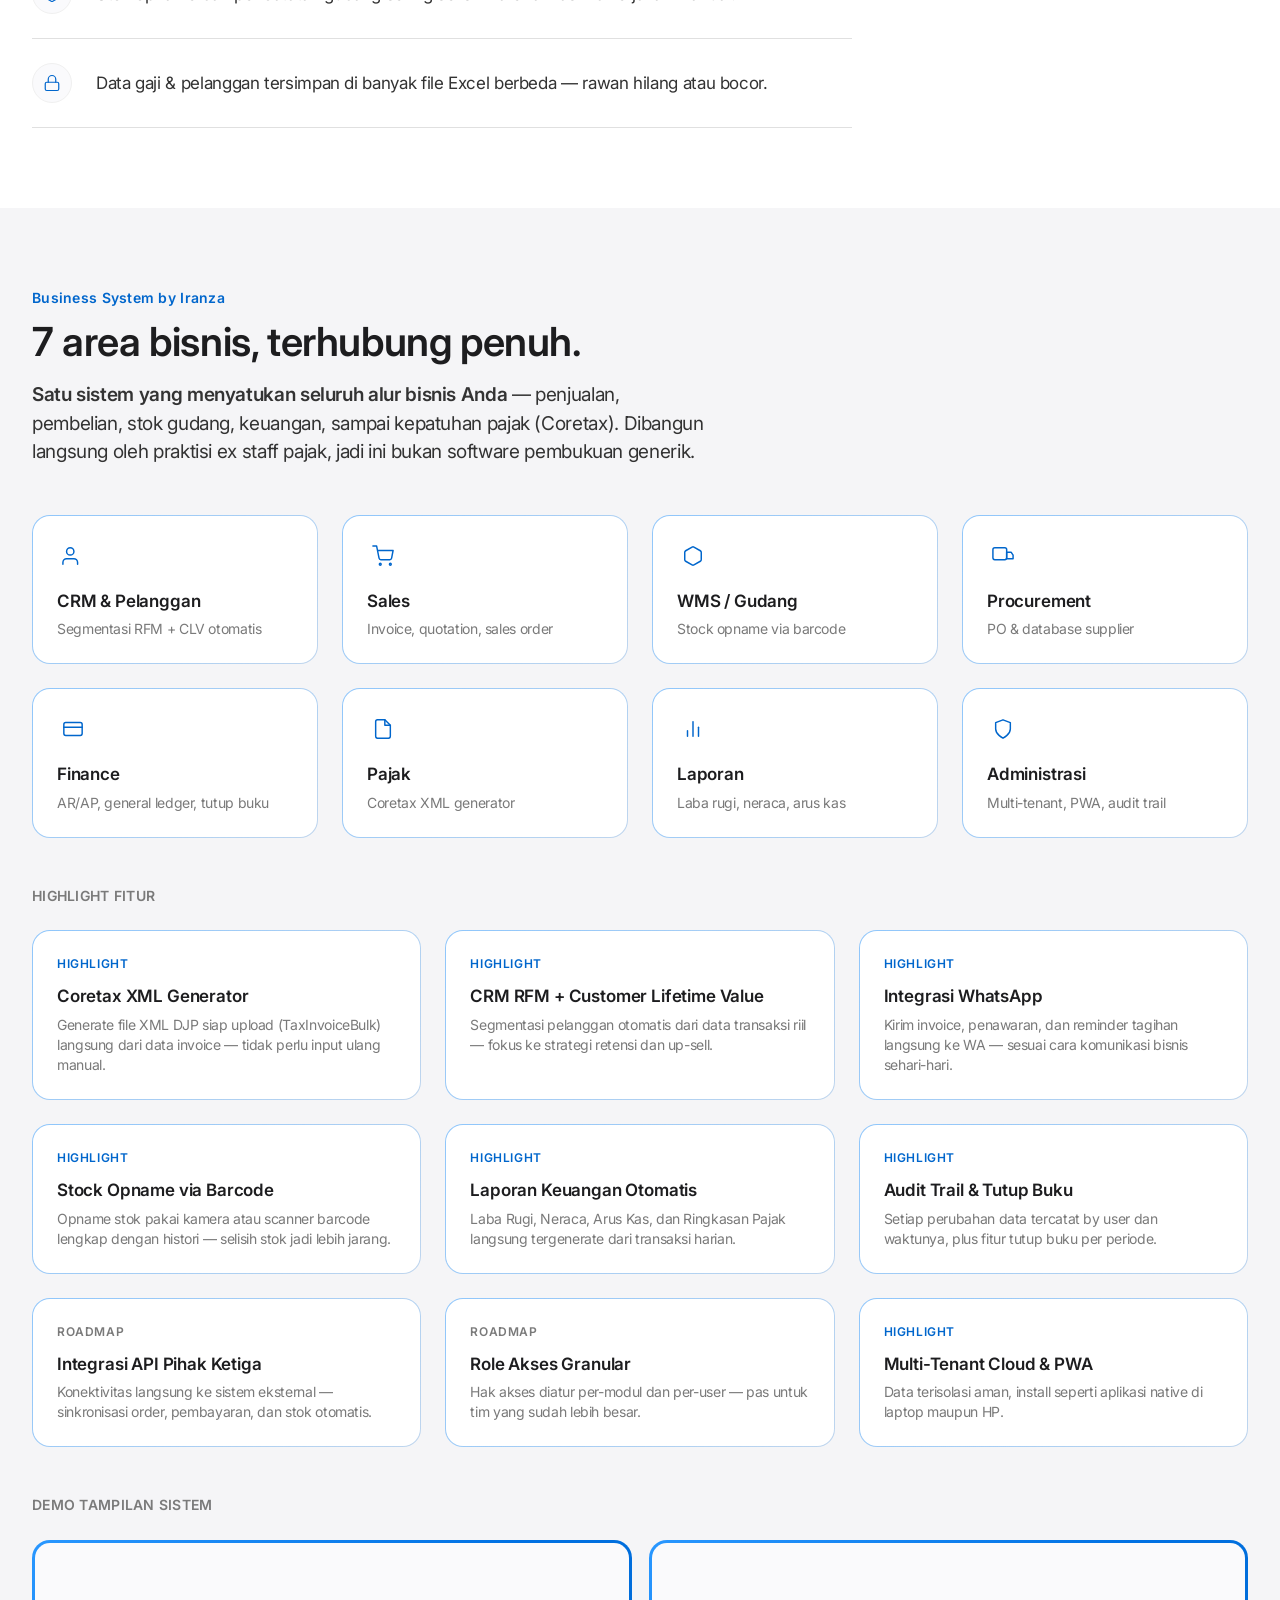
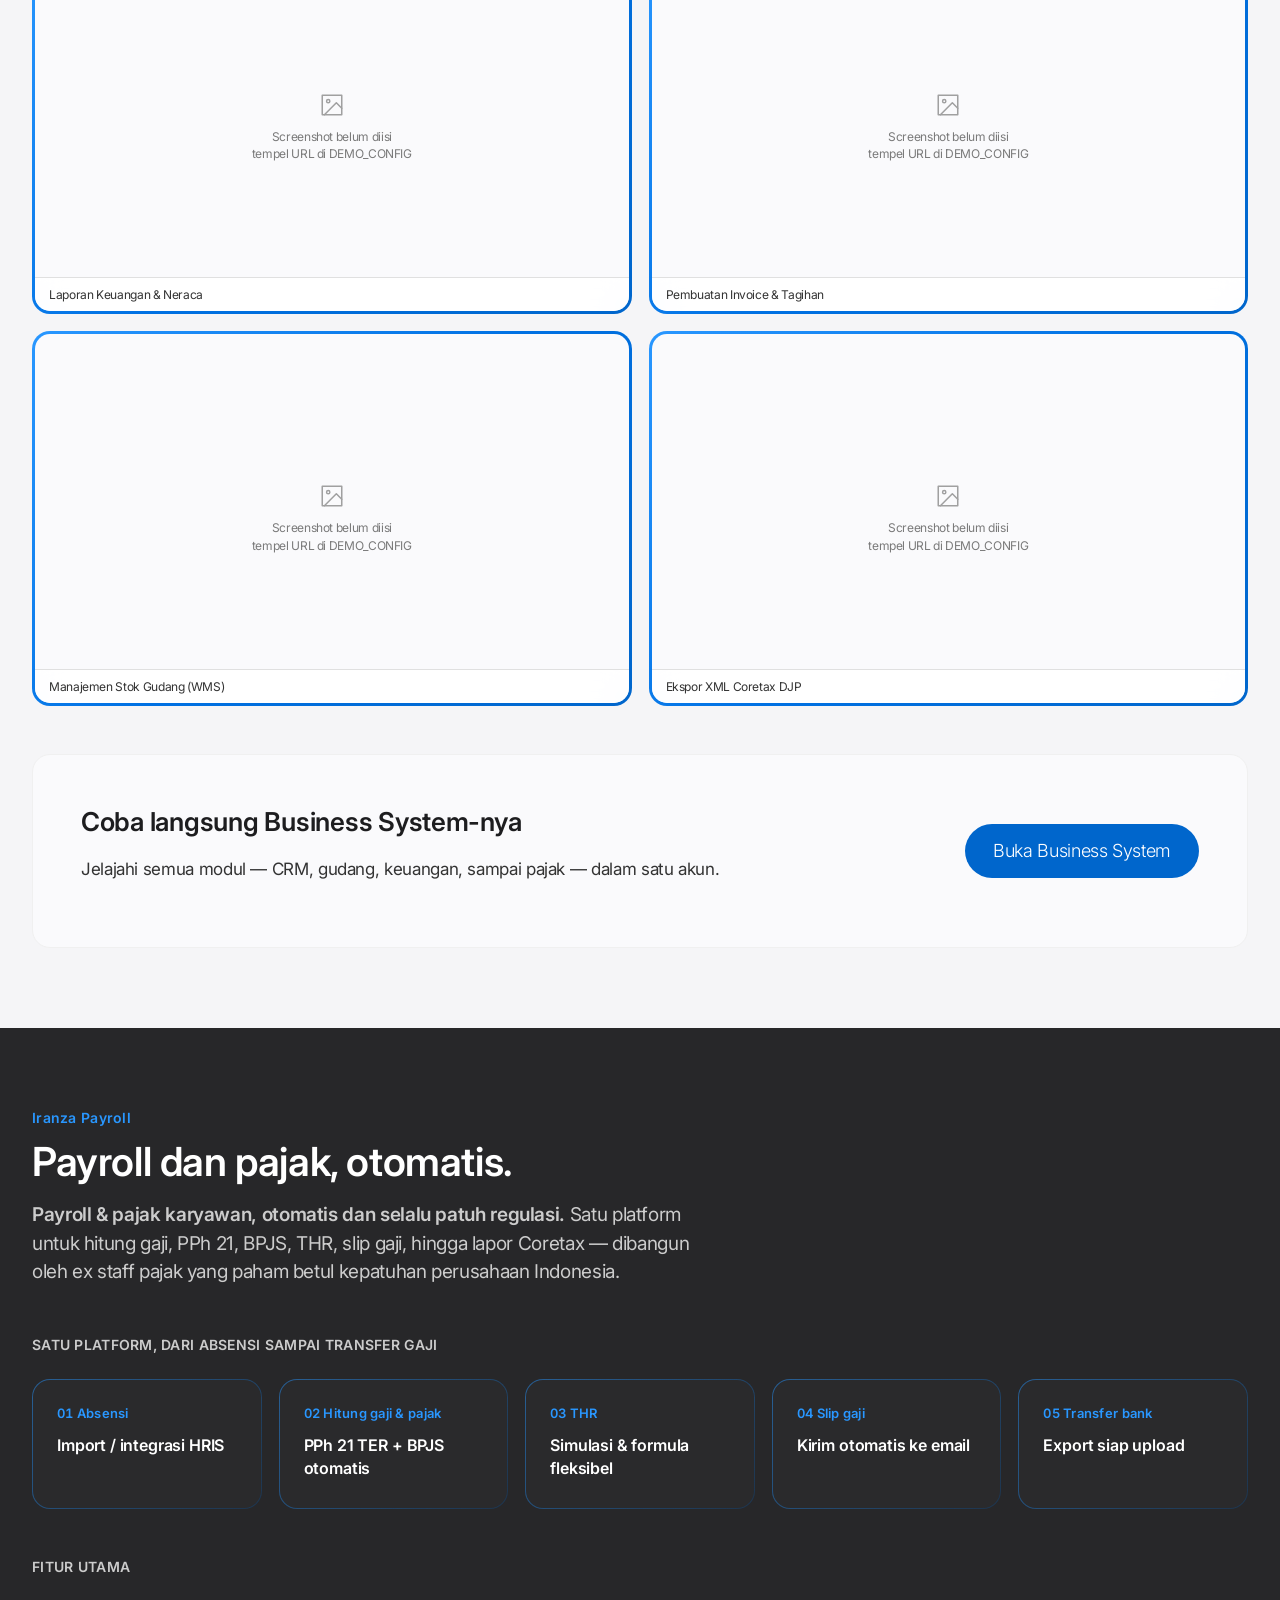
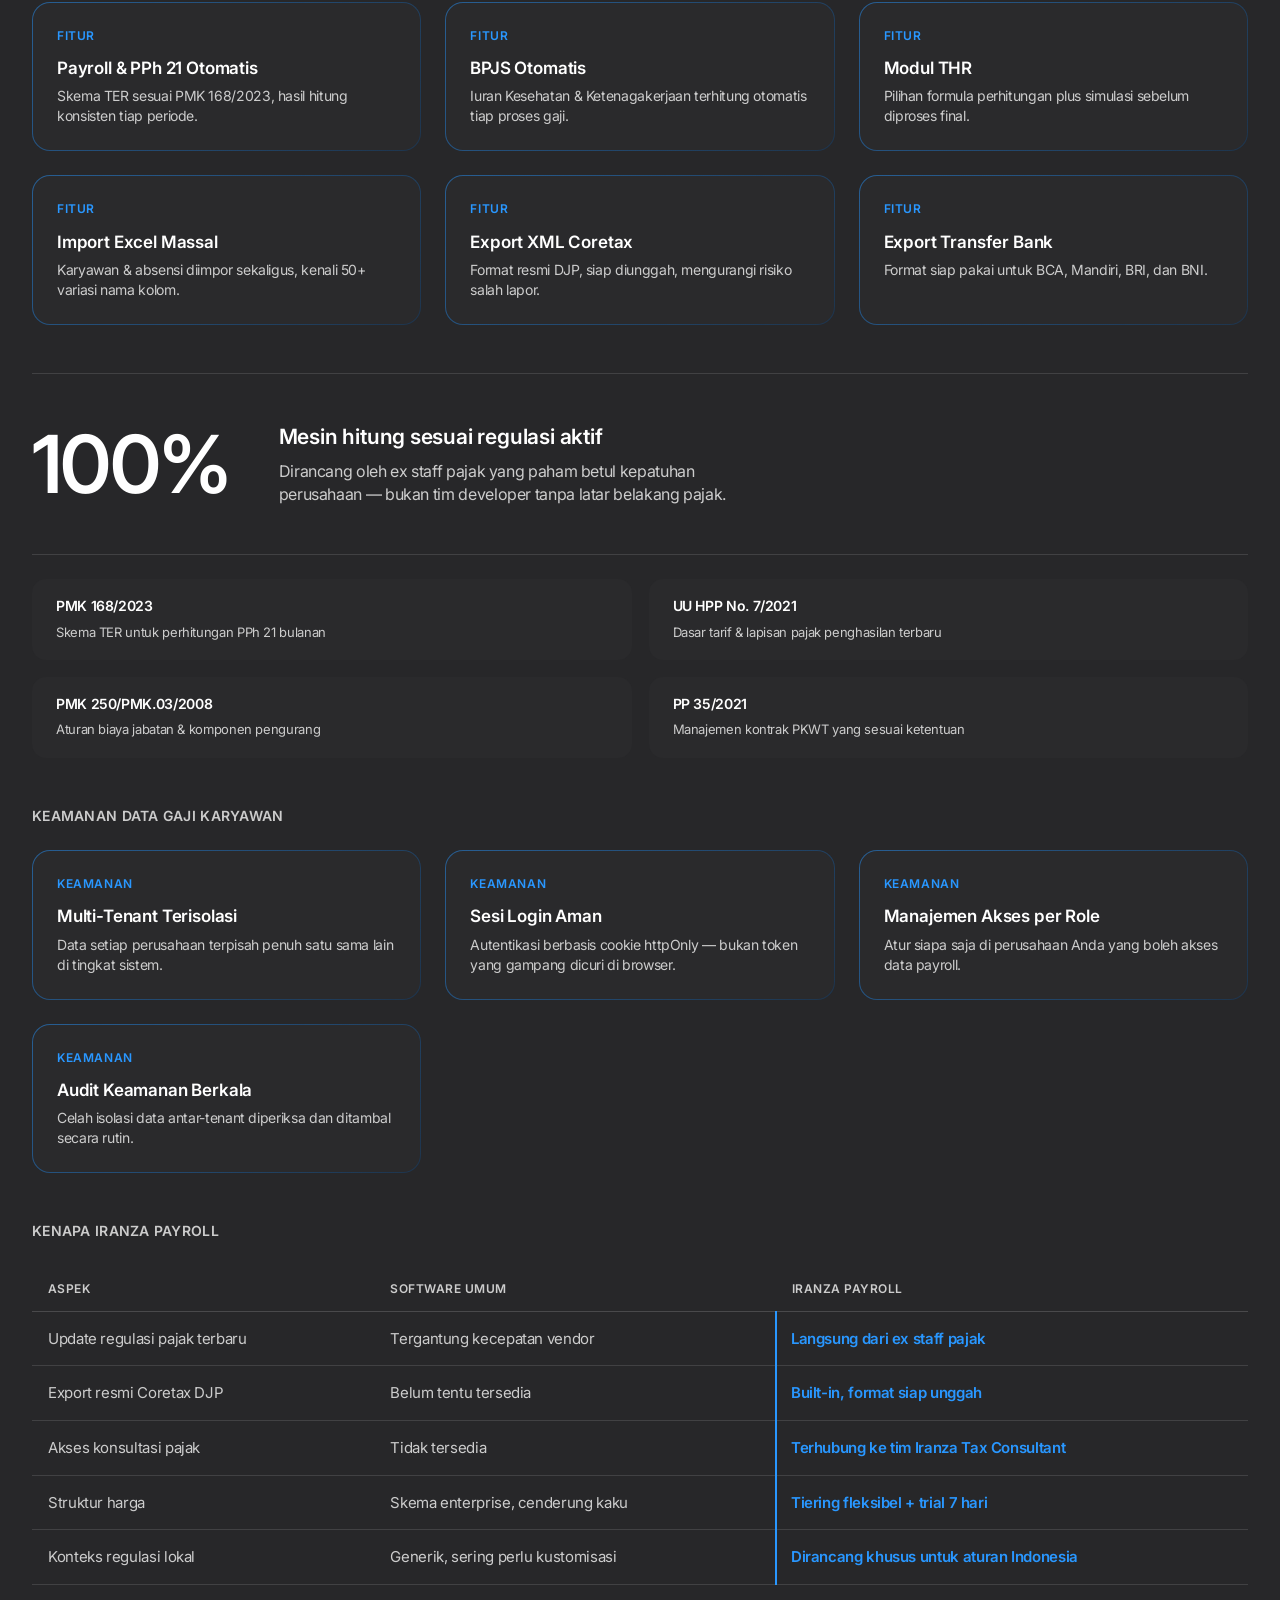
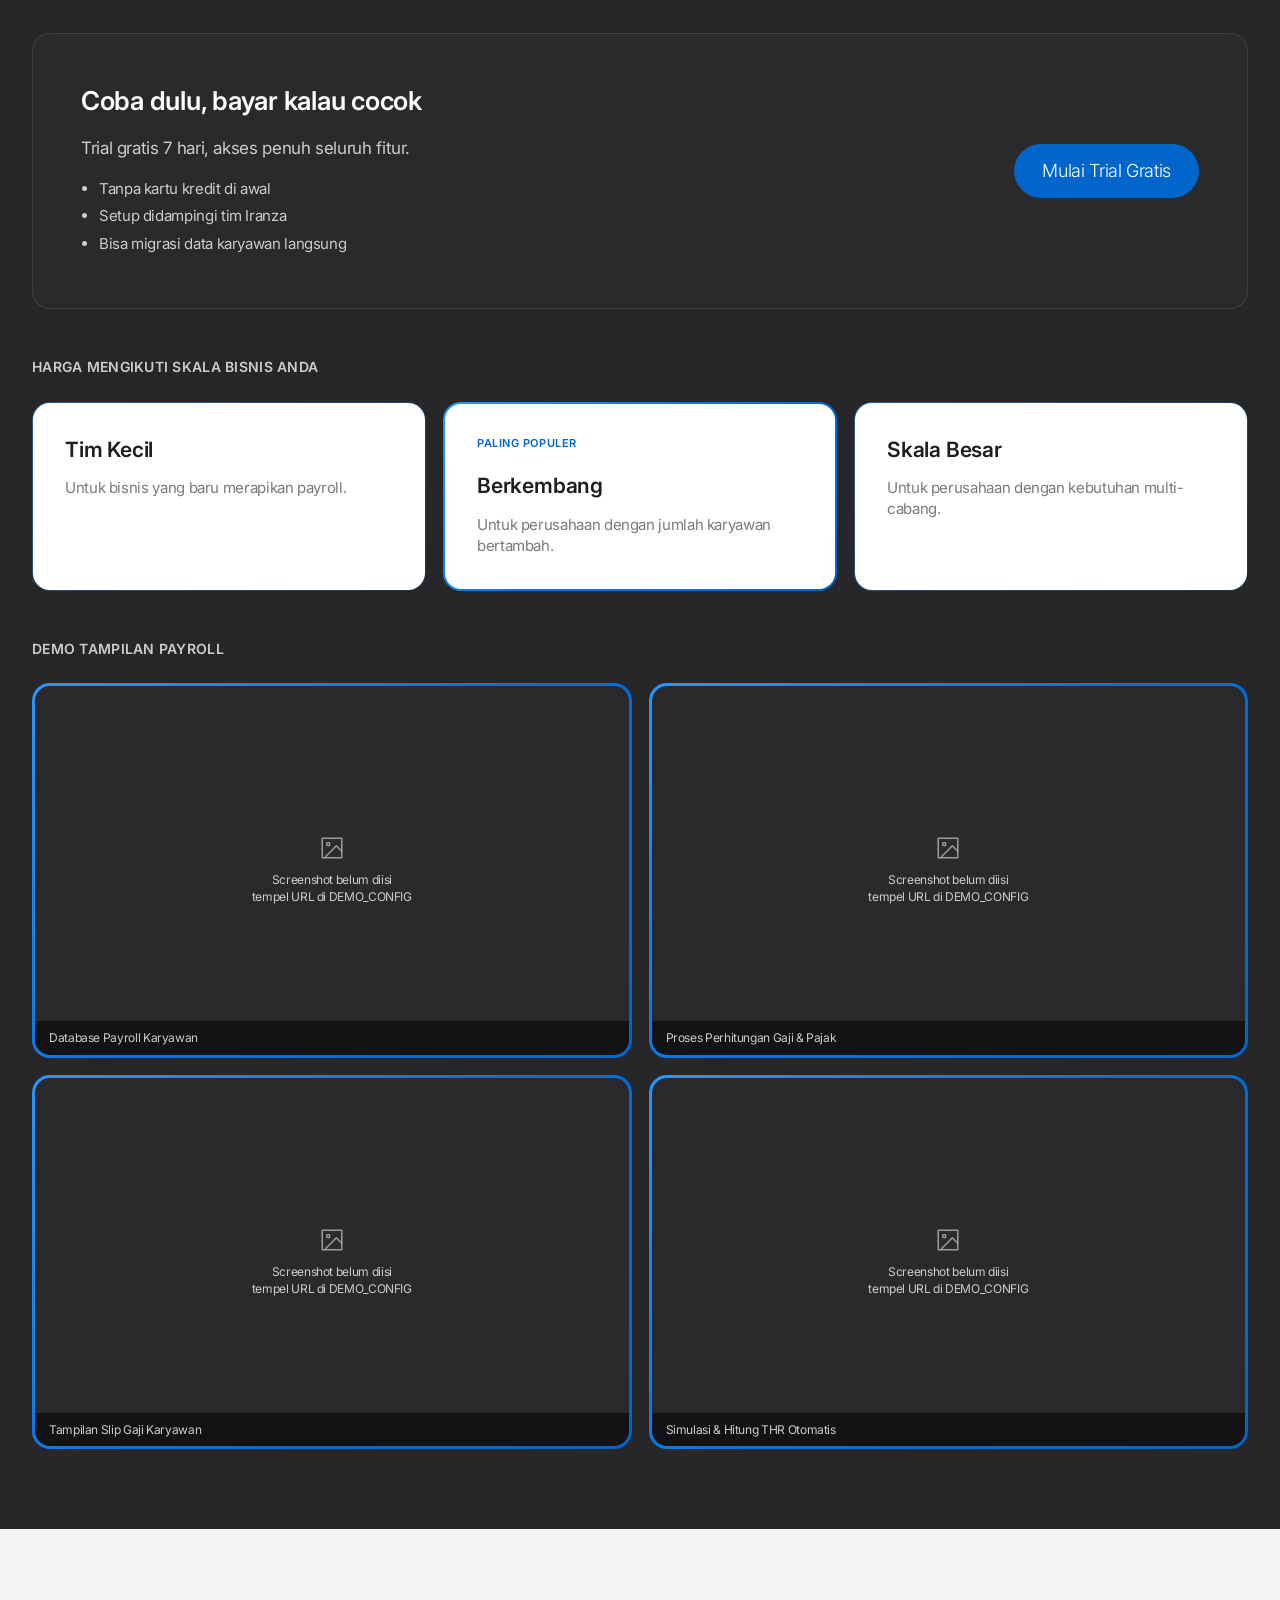
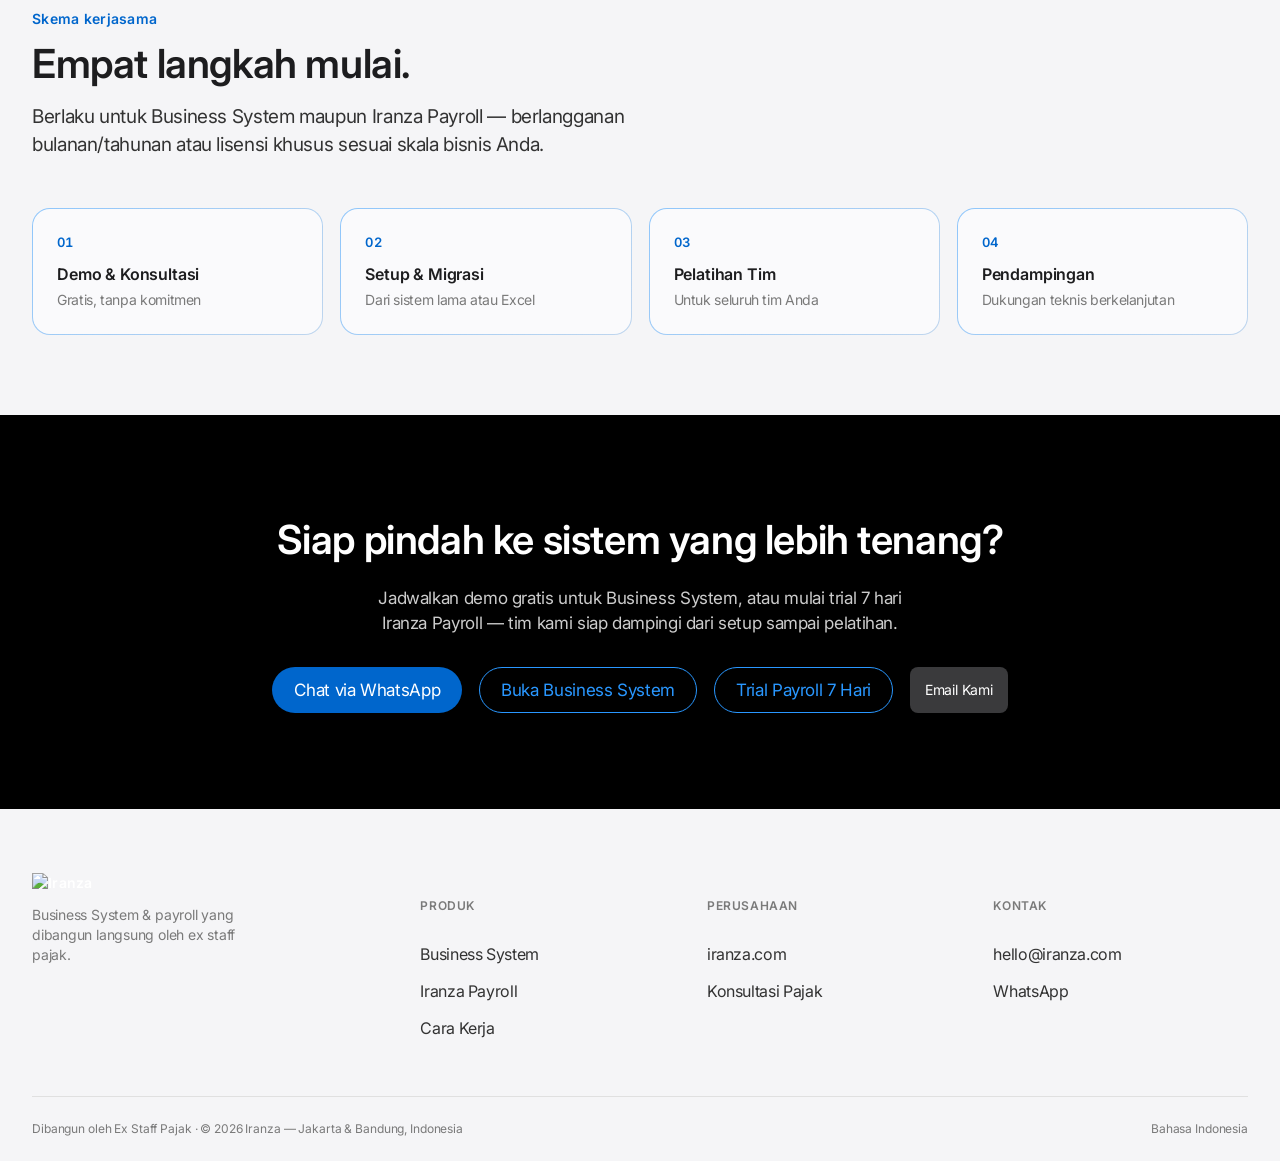
==== commit 51c08f1e: "Update index.html" ====
--- a/index.html
+++ b/index.html
@@ -39,6 +39,8 @@
   --on-primary:#ffffff;
   --on-dark:#ffffff;
   --shadow-product:rgba(0,0,0,0.22) 3px 5px 30px 0;
+  --border-gradient-photo:linear-gradient(135deg, #2997ff, #0071e3 50%, #0066cc);
+  --border-gradient-card:linear-gradient(135deg, rgba(41,151,255,0.5), rgba(0,102,204,0.22));
 
   --sp-xxs:4px; --sp-xs:8px; --sp-sm:12px; --sp-md:17px;
   --sp-lg:24px; --sp-xl:32px; --sp-xxl:48px; --sp-section:80px;
@@ -191,7 +193,13 @@
   background:var(--surface-black); color:var(--on-dark); min-height:88vh;
   display:flex; align-items:center;
 }
-#hero-canvas{position:absolute; inset:0; width:100%; height:100%; z-index:0;}
+.particles-canvas{position:absolute; inset:0; z-index:0; width:100%; height:100%; pointer-events:none; display:block;}
+.particles-band{
+  position:absolute; top:0; left:0; right:0; height:620px; max-height:70vh; z-index:0; overflow:hidden; pointer-events:none;
+  -webkit-mask-image:linear-gradient(to bottom, #000 0%, #000 50%, transparent 100%);
+  mask-image:linear-gradient(to bottom, #000 0%, #000 50%, transparent 100%);
+}
+.particles-band .particles-canvas{position:absolute; inset:0;}
 .hero-band::after{
   content:""; position:absolute; inset:0; z-index:1; pointer-events:none;
   background:radial-gradient(ellipse 60% 50% at 50% 38%, rgba(0,0,0,0) 0%, rgba(0,0,0,0.55) 100%);
@@ -246,10 +254,14 @@
 .tile-cta-row{display:flex; gap:var(--sp-md); justify-content:center; flex-wrap:wrap; margin-bottom:var(--sp-xxl);}
 .product-render{
   border-radius:18px; overflow:hidden; box-shadow:var(--shadow-product); max-width:820px; margin:0 auto;
-  background:var(--surface-pearl); aspect-ratio:16/10; position:relative;
+  aspect-ratio:16/10; position:relative; border:3px solid transparent;
+  background-image:linear-gradient(var(--surface-pearl), var(--surface-pearl)), var(--border-gradient-photo);
+  background-origin:border-box; background-clip:padding-box, border-box;
   transition:transform .4s cubic-bezier(.16,1,.3,1);
 }
-.on-dark .product-render{background:var(--tile-2);}
+.on-dark .product-render{
+  background-image:linear-gradient(var(--tile-2), var(--tile-2)), var(--border-gradient-photo);
+}
 .product-render:hover{transform:translateY(-6px);}
 .product-render img{width:100%; height:100%; object-fit:contain; object-position:center; display:block;}
 .product-render .ph{
@@ -282,10 +294,17 @@
 .card-grid.cols-3{grid-template-columns:repeat(3,1fr);}
 @media(max-width:1023px){.card-grid.cols-3{grid-template-columns:repeat(2,1fr);}}
 @media(max-width:520px){.card-grid.cols-3{grid-template-columns:1fr;}}
-.util-card{background:var(--canvas); border:1px solid var(--hairline); border-radius:18px; padding:var(--sp-lg); transition:transform .3s cubic-bezier(.16,1,.3,1), box-shadow .3s ease;}
+.util-card{
+  border:1px solid transparent; border-radius:18px; padding:var(--sp-lg);
+  background-image:linear-gradient(var(--canvas), var(--canvas)), var(--border-gradient-card);
+  background-origin:border-box; background-clip:padding-box, border-box;
+  transition:transform .3s cubic-bezier(.16,1,.3,1), box-shadow .3s ease;
+}
 .util-card:hover{transform:translateY(-4px); box-shadow:0 12px 32px rgba(0,0,0,0.08);}
 .on-dark .util-card:hover{box-shadow:0 12px 32px rgba(0,0,0,0.35);}
-.on-dark .util-card{background:var(--tile-2); border-color:rgba(255,255,255,0.08);}
+.on-dark .util-card{
+  background-image:linear-gradient(var(--tile-2), var(--tile-2)), var(--border-gradient-card);
+}
 .util-card .ic{width:32px; height:32px; margin-bottom:var(--sp-md); display:flex; align-items:center; justify-content:center;}
 .util-card .ic svg{width:22px; height:22px; stroke:var(--primary); fill:none;}
 .on-dark .util-card .ic svg{stroke:var(--primary-on-dark);}
@@ -300,10 +319,13 @@
 .gallery-grid{display:grid; grid-template-columns:repeat(2,1fr); gap:var(--sp-md);}
 @media(max-width:560px){.gallery-grid{grid-template-columns:1fr;}}
 .gallery-tile{
-  background:var(--surface-pearl); aspect-ratio:16/10; position:relative; overflow:hidden;
-  border-radius:18px; border:1px solid var(--hairline);
-}
-.on-dark .gallery-tile{background:var(--tile-2); border-color:rgba(255,255,255,0.08);}
+  aspect-ratio:16/10; position:relative; overflow:hidden; border-radius:18px; border:3px solid transparent;
+  background-image:linear-gradient(var(--surface-pearl), var(--surface-pearl)), var(--border-gradient-photo);
+  background-origin:border-box; background-clip:padding-box, border-box;
+}
+.on-dark .gallery-tile{
+  background-image:linear-gradient(var(--tile-2), var(--tile-2)), var(--border-gradient-photo);
+}
 .gallery-tile img{width:100%; height:100%; object-fit:contain; object-position:center;}
 .gallery-tile .ph{
   width:100%; height:100%; display:flex; flex-direction:column; align-items:center; justify-content:center;
@@ -322,8 +344,14 @@
 .flow.flow-5{grid-template-columns:repeat(5,1fr);}
 @media(max-width:1023px){.flow,.flow.flow-5{grid-template-columns:repeat(2,1fr);}}
 @media(max-width:520px){.flow,.flow.flow-5{grid-template-columns:1fr;}}
-.flow-step{background:var(--surface-pearl); border-radius:18px; padding:var(--sp-lg); border:1px solid var(--divider-soft);}
-.on-dark .flow-step{background:var(--tile-2); border-color:rgba(255,255,255,0.08);}
+.flow-step{
+  border-radius:18px; padding:var(--sp-lg); border:1px solid transparent;
+  background-image:linear-gradient(var(--surface-pearl), var(--surface-pearl)), var(--border-gradient-card);
+  background-origin:border-box; background-clip:padding-box, border-box;
+}
+.on-dark .flow-step{
+  background-image:linear-gradient(var(--tile-2), var(--tile-2)), var(--border-gradient-card);
+}
 .flow-step .n{
   font-size:13px; font-weight:600; color:var(--primary); margin-bottom:var(--sp-sm);
   font-variant-numeric:tabular-nums; letter-spacing:0.02em;
@@ -387,8 +415,15 @@
 /* ===== PRICING TIERS ===== */
 .pricing-grid{display:grid; grid-template-columns:repeat(3,1fr); gap:var(--sp-md); margin-top:var(--sp-md);}
 @media(max-width:820px){.pricing-grid{grid-template-columns:1fr;}}
-.pricing-tier{background:var(--canvas); border:1px solid var(--hairline); border-radius:18px; padding:var(--sp-xl); display:flex; flex-direction:column; gap:var(--sp-sm); position:relative;}
-.pricing-tier.featured{border:2px solid var(--primary-focus);}
+.pricing-tier{
+  border:1px solid transparent; border-radius:18px; padding:var(--sp-xl); display:flex; flex-direction:column; gap:var(--sp-sm); position:relative;
+  background-image:linear-gradient(var(--canvas), var(--canvas)), var(--border-gradient-card);
+  background-origin:border-box; background-clip:padding-box, border-box;
+}
+.pricing-tier.featured{
+  border-width:2px;
+  background-image:linear-gradient(var(--canvas), var(--canvas)), var(--border-gradient-photo);
+}
 .pricing-tier.featured::before{
   content:"PALING POPULER"; display:block; font-size:11px; font-weight:600; letter-spacing:0.05em;
   color:var(--primary); margin-bottom:var(--sp-xs);
@@ -571,7 +606,7 @@
 
   <!-- HERO -->
   <section class="hero-band">
-    <canvas id="hero-canvas"></canvas>
+    <canvas id="hero-canvas" class="particles-canvas"></canvas>
     <div class="hero-glow-wrap" data-parallax="0.18">
       <div class="hero-glow"></div>
     </div>
@@ -610,6 +645,7 @@
   <!-- PRODUCT TILE — PAYROLL (dark) -->
   <section class="section-dark product-tile on-dark">
     <div class="mesh-bg" data-parallax="0.1"></div>
+    <canvas class="particles-canvas" data-particles-canvas data-density="20" data-max-count="50"></canvas>
     <div class="wrap product-tile-inner">
       <span class="tagline" style="color:var(--body-muted); display:block; margin-bottom:var(--sp-sm);">Paket 02</span>
       <h2 class="display-lg">Iranza Payroll</h2>
@@ -691,6 +727,7 @@
   <!-- ===================== IRANZA PAYROLL ===================== -->
   <section id="payroll" class="section-dark on-dark">
     <div class="mesh-bg" data-parallax="0.1"></div>
+    <div class="particles-band"><canvas class="particles-canvas" data-particles-canvas></canvas></div>
     <div class="wrap">
       <span class="eyebrow">Iranza Payroll</span>
       <h2 class="display-lg">Payroll dan pajak, otomatis.</h2>
@@ -807,6 +844,7 @@
   <section id="kontak" class="section-light" style="padding:0;">
     <div class="cta-band">
       <div class="mesh-bg" data-parallax="0.1"></div>
+      <canvas class="particles-canvas" data-particles-canvas data-density="20" data-max-count="55"></canvas>
       <div class="wrap">
         <h2>Siap pindah ke sistem yang lebih tenang?</h2>
         <p>Jadwalkan demo gratis untuk Business System, atau mulai trial 7 hari Iranza Payroll — tim kami siap dampingi dari setup sampai pelatihan.</p>
@@ -971,27 +1009,35 @@
 document.querySelectorAll('.reveal').forEach(el => ro.observe(el));
 
 /* =========================================================================
-   HERO — self-contained Canvas 2D particle network (no external libraries).
-   Dots drift slowly and draw a connecting line when close enough; the whole
-   field parallaxes gently with the cursor. Respects prefers-reduced-motion.
+   PARTICLE FIELD — self-contained Canvas 2D particle network (no external
+   libraries). Dots drift slowly and draw a connecting line when close
+   enough; the field parallaxes gently with the cursor. Used on the hero
+   and reused on every dark section via [data-particles-canvas], so all of
+   them feel consistent. Each instance pauses itself with an
+   IntersectionObserver while its section is off-screen, and respects
+   prefers-reduced-motion.
    ========================================================================= */
-(function initHeroScene(){
-  const canvas = document.getElementById('hero-canvas');
-  if(!canvas) return;
+function createParticleField(canvas){
   const ctx = canvas.getContext('2d');
-  const heroSection = canvas.closest('.hero-band');
-
-  let width, height, dpr;
-  let particles = [];
+  const container = canvas.parentElement;
+  const reduceMotion = window.matchMedia('(prefers-reduced-motion: reduce)').matches;
+  if(!container) return;
+
+  const density = parseFloat(canvas.dataset.density) || 14;
+  const minCount = parseFloat(canvas.dataset.minCount) || 30;
+  const maxCount = parseFloat(canvas.dataset.maxCount) || 90;
   const LINK_DIST = 150;
   const PARALLAX = 18;
+
+  let width, height, dpr, particles = [];
   let mouseX = 0, mouseY = 0, parX = 0, parY = 0;
-
-  function countFor(w){ return Math.max(30, Math.min(90, Math.round(w / 14))); }
+  let running = false, rafId = null;
+
+  function countFor(w){ return Math.max(minCount, Math.min(maxCount, Math.round(w / density))); }
 
   function resize(){
-    width = heroSection.clientWidth;
-    height = heroSection.clientHeight;
+    width = container.clientWidth;
+    height = container.clientHeight;
     dpr = Math.min(window.devicePixelRatio || 1, 2);
     canvas.width = width * dpr;
     canvas.height = height * dpr;
@@ -999,7 +1045,7 @@
     canvas.style.height = height + 'px';
     ctx.setTransform(dpr, 0, 0, dpr, 0, 0);
 
-    const n = countFor(width);
+    const n = reduceMotion ? 0 : countFor(width);
     particles = new Array(n).fill(0).map(() => ({
       x: Math.random()*width,
       y: Math.random()*height,
@@ -1007,16 +1053,18 @@
       vy: (Math.random()-0.5)*0.22,
       r: 1.1 + Math.random()*1.6
     }));
+    ctx.clearRect(0, 0, width, height);
   }
 
   window.addEventListener('resize', resize);
   window.addEventListener('mousemove', (e) => {
-    const rect = heroSection.getBoundingClientRect();
+    const rect = container.getBoundingClientRect();
     mouseX = ((e.clientX - rect.left) / rect.width) - 0.5;
     mouseY = ((e.clientY - rect.top) / rect.height) - 0.5;
   });
 
   function step(){
+    if(!running) return;
     parX += (mouseX*PARALLAX - parX) * 0.04;
     parY += (mouseY*PARALLAX - parY) * 0.04;
 
@@ -1051,12 +1099,24 @@
       ctx.fill();
     }
     ctx.restore();
-    requestAnimationFrame(step);
+    rafId = requestAnimationFrame(step);
   }
 
+  function start(){ if(running || reduceMotion) return; running = true; step(); }
+  function stop(){ running = false; if(rafId) cancelAnimationFrame(rafId); }
+
   resize();
-  step();
-})();
+
+  if(reduceMotion){ return; } // static, empty canvas — no motion, no cost
+
+  const io = new IntersectionObserver(entries => {
+    entries.forEach(e => { e.isIntersecting ? start() : stop(); });
+  }, {threshold:0});
+  io.observe(container);
+}
+document.querySelectorAll('canvas.particles-canvas').forEach(createParticleField);
+
+
 
 /* =========================================================================
    PRELOADER — hide once page is ready (min display time to avoid flash)
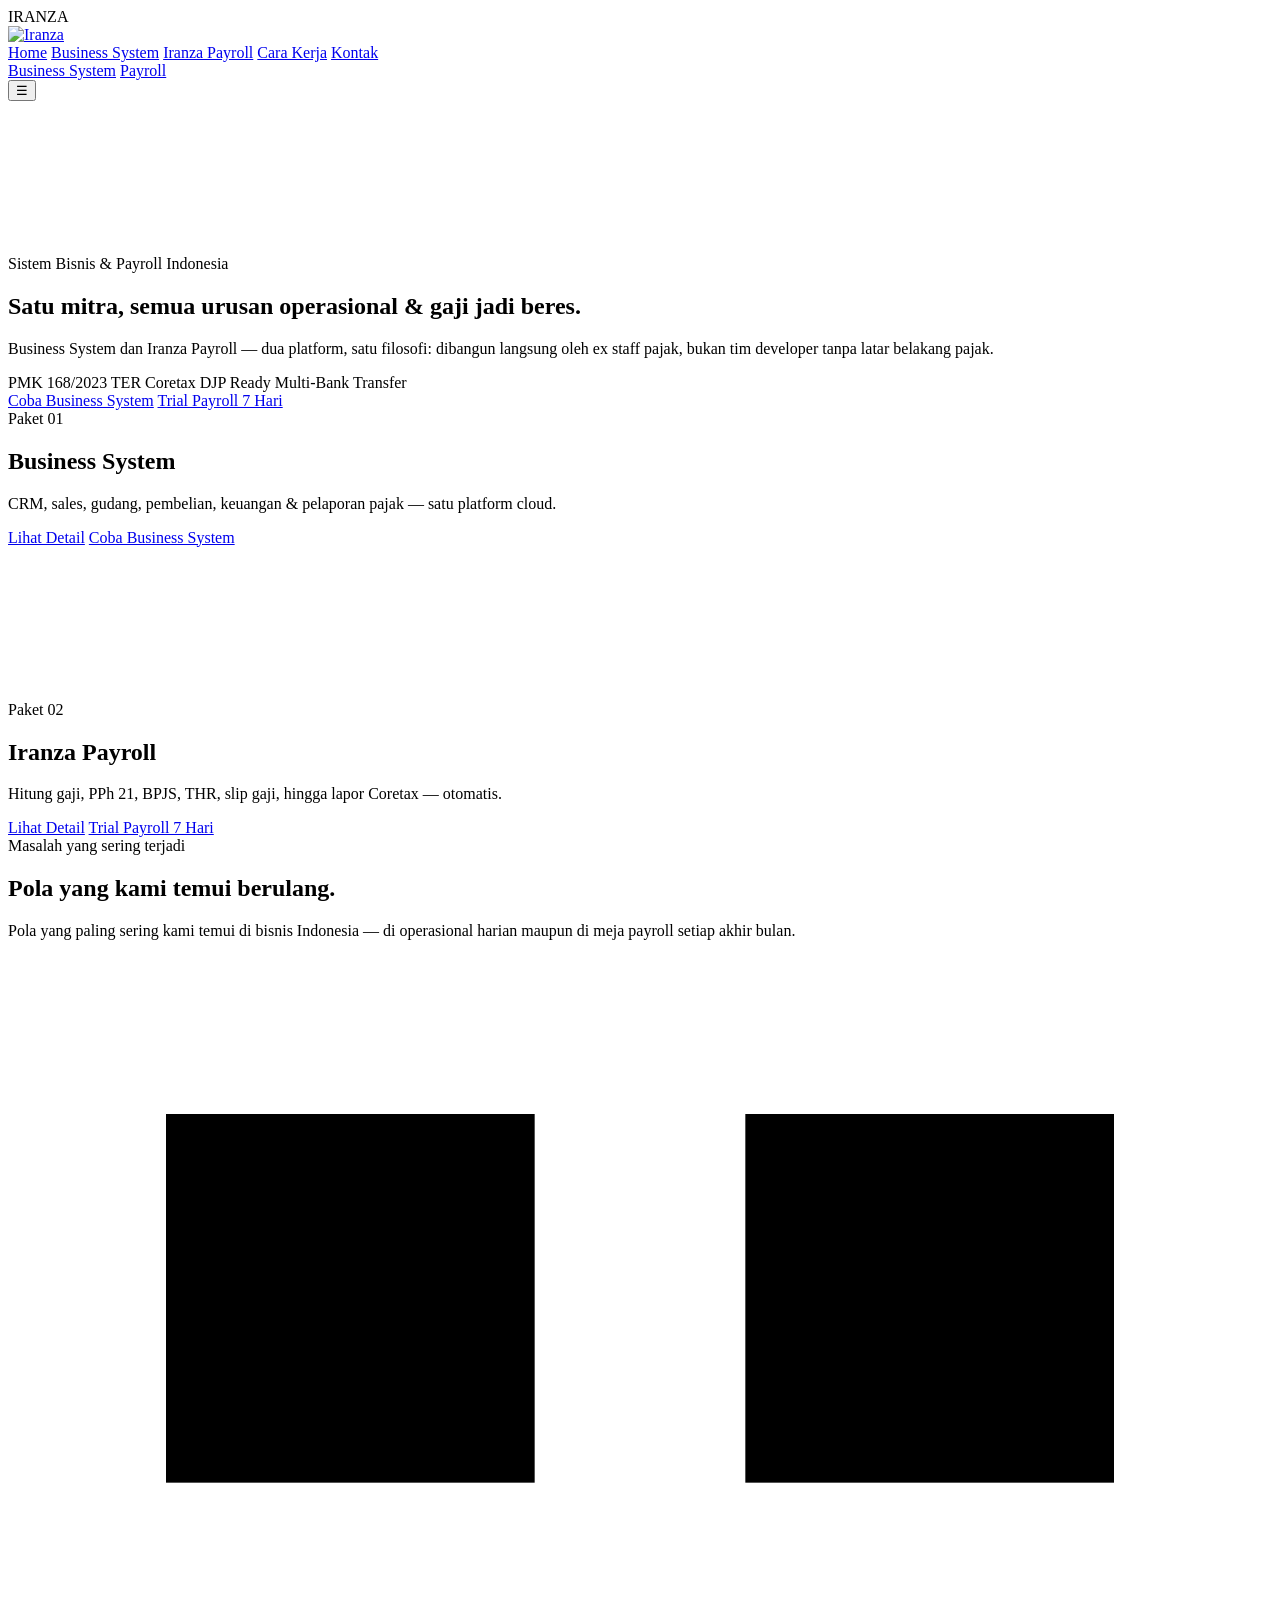
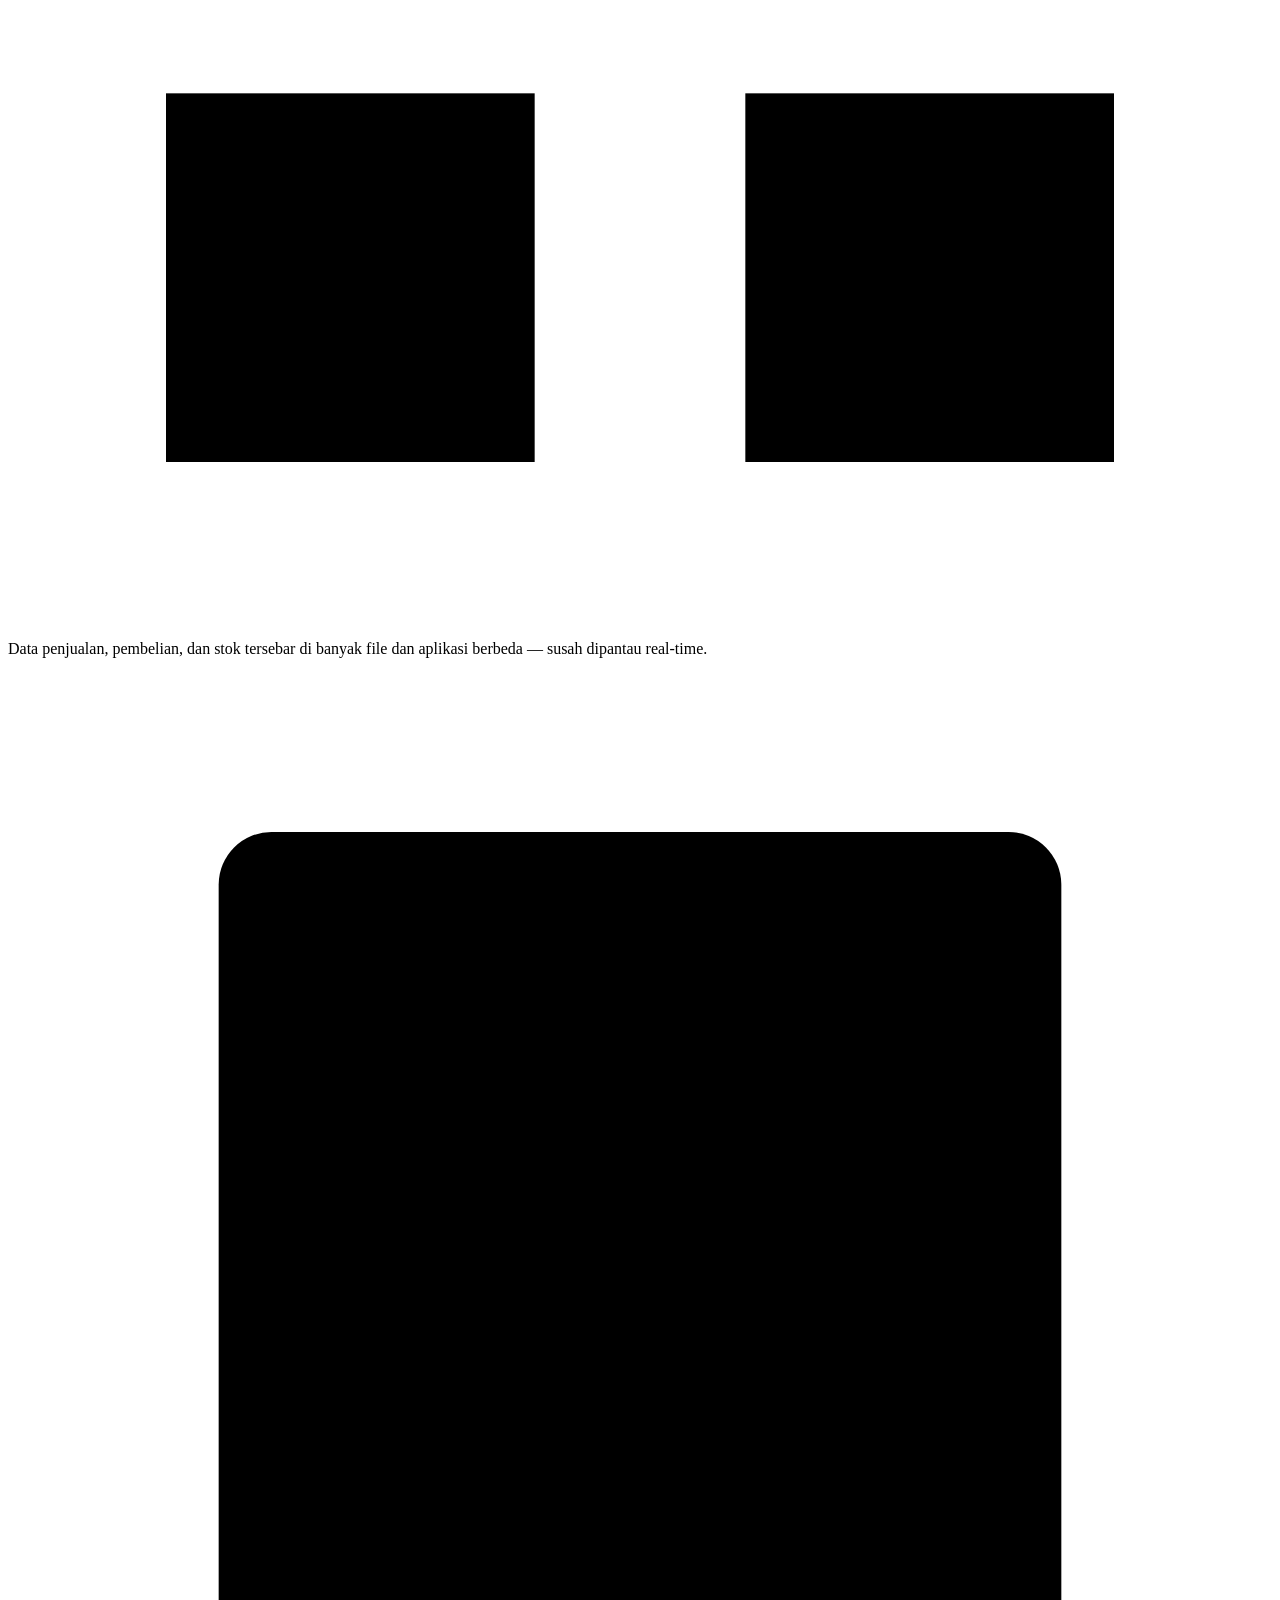
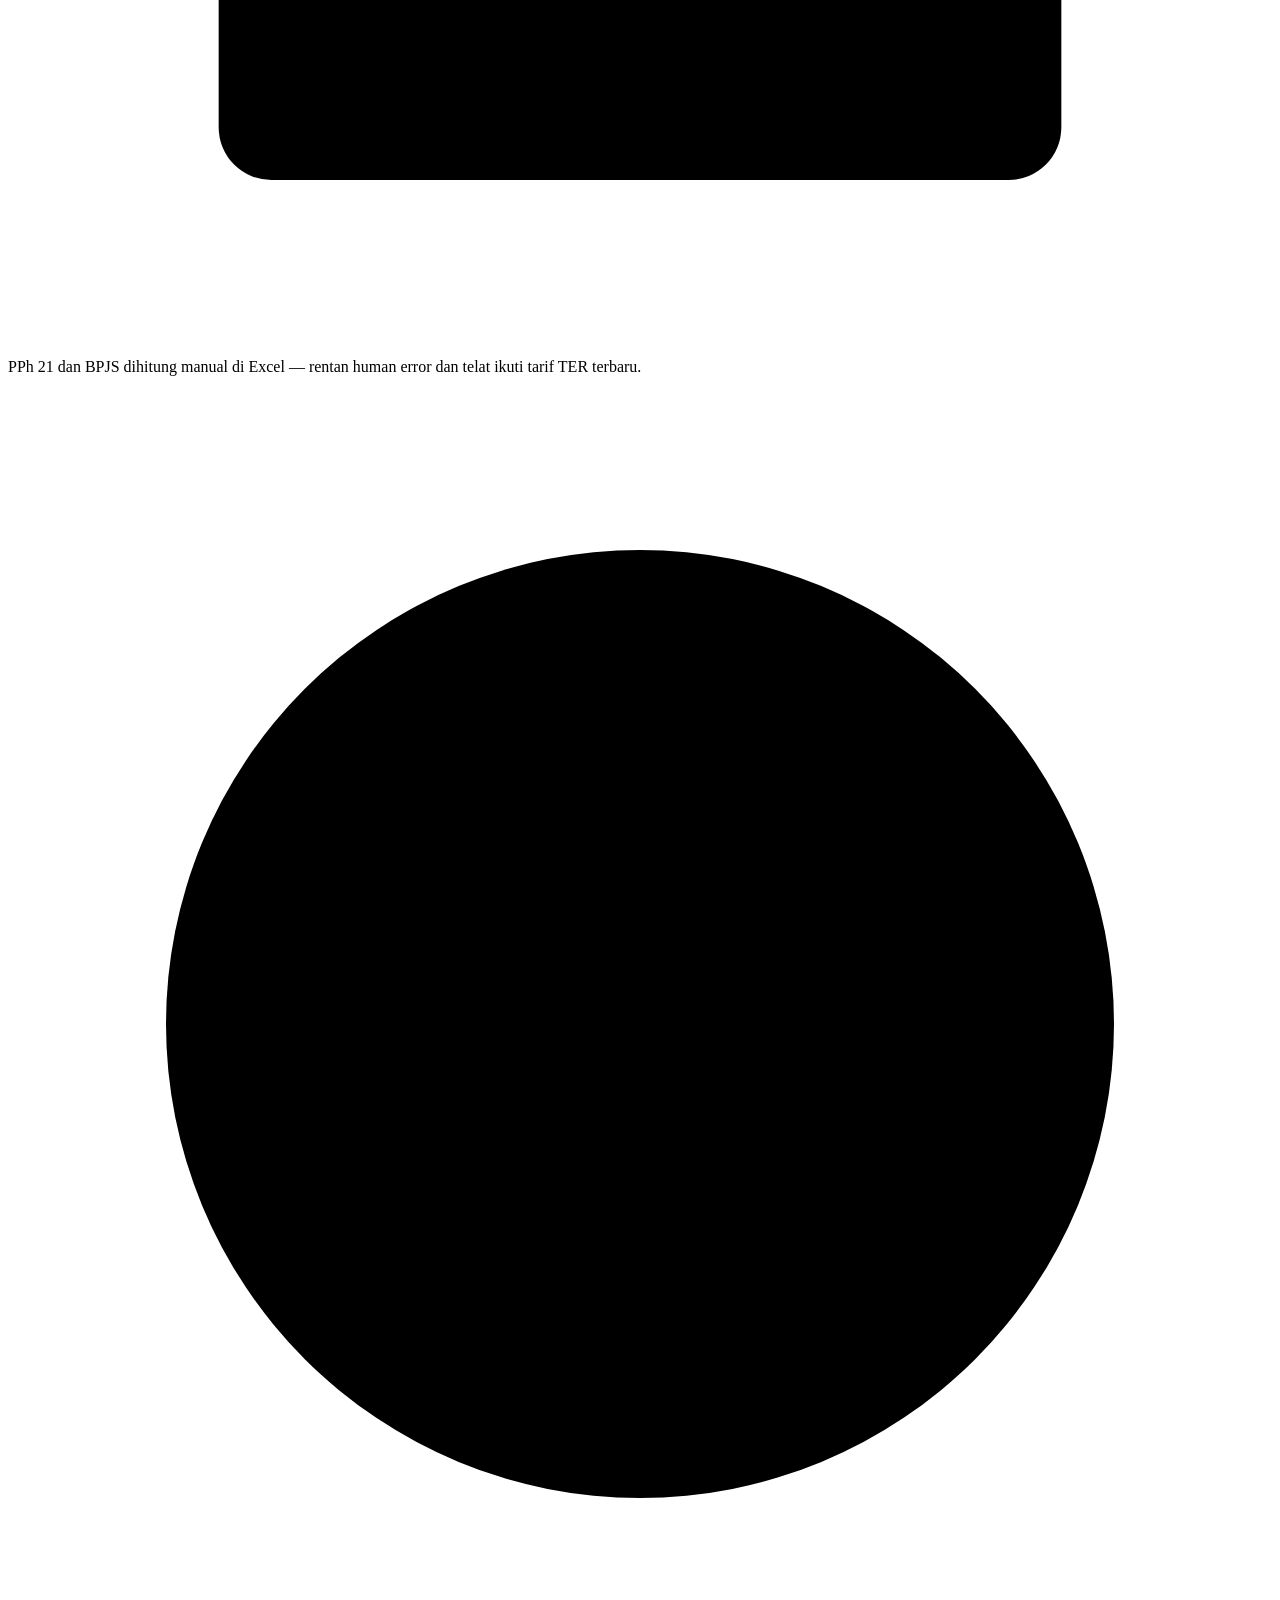
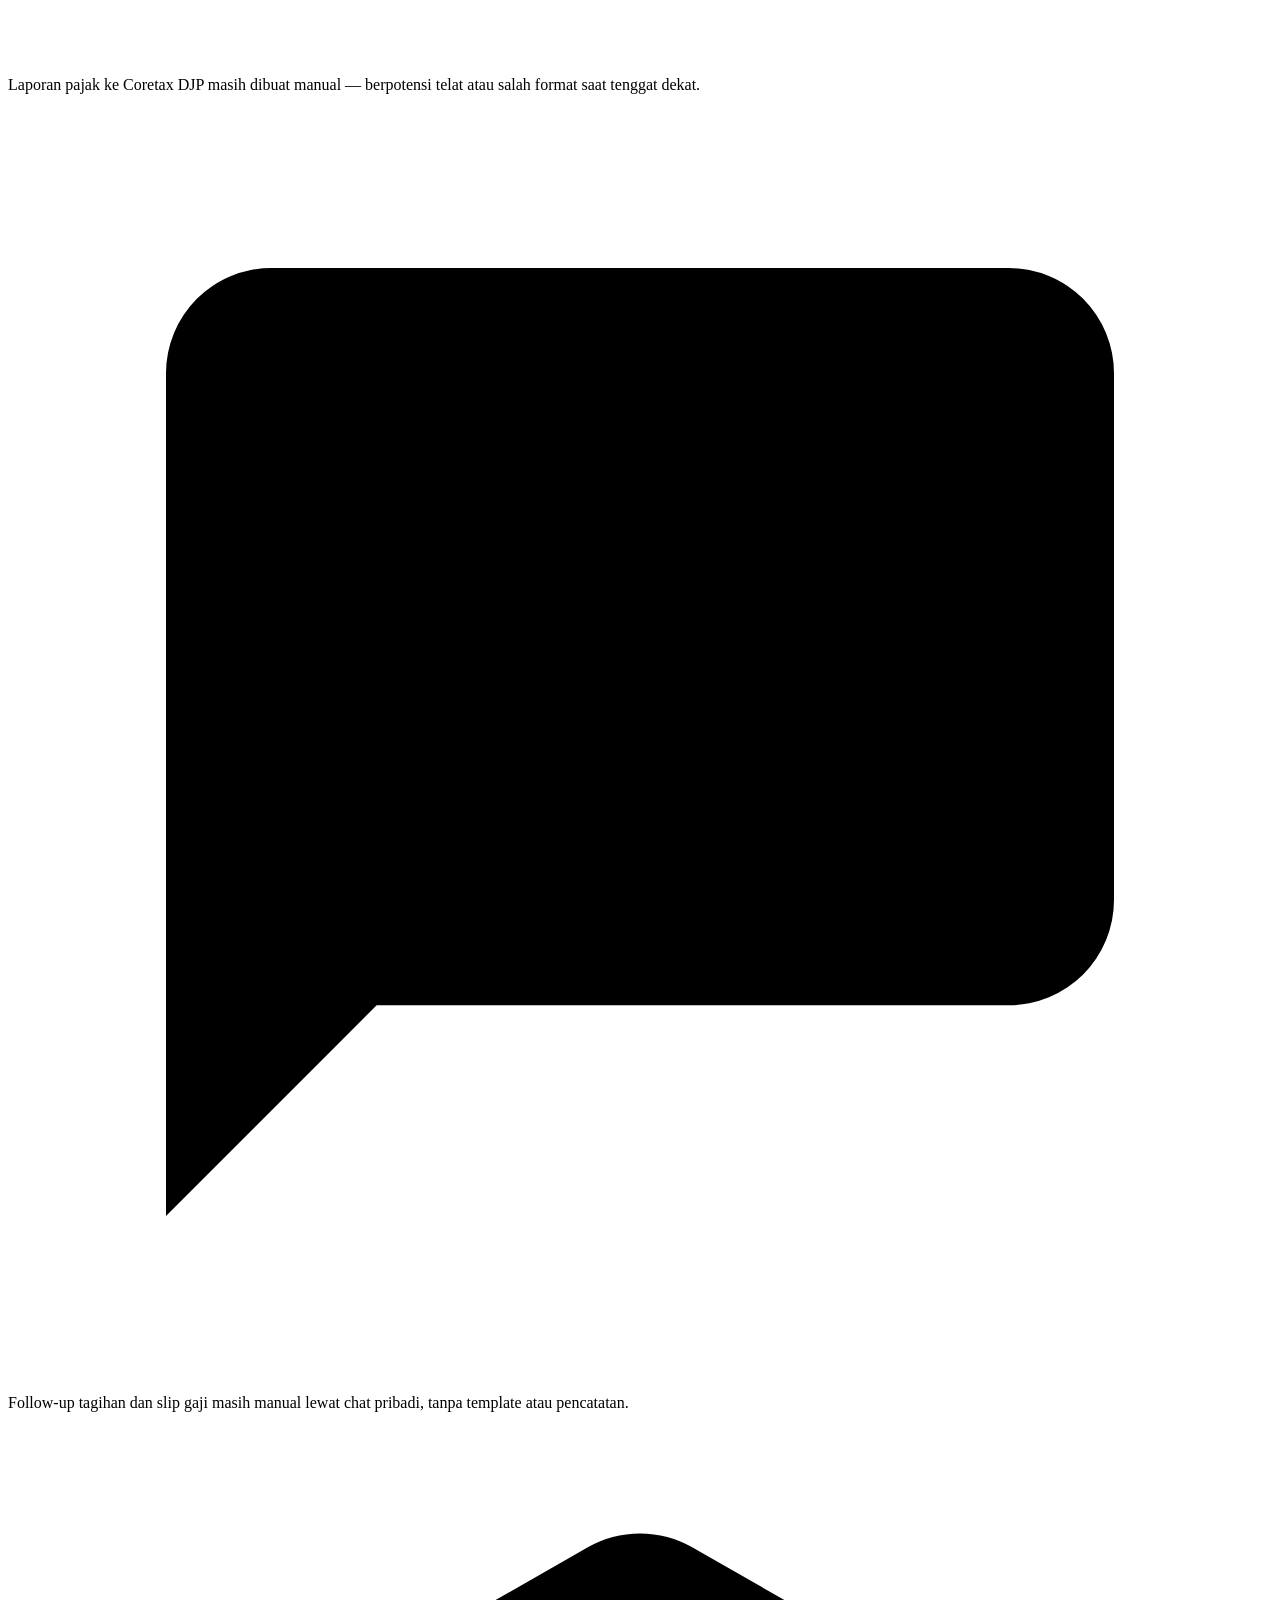
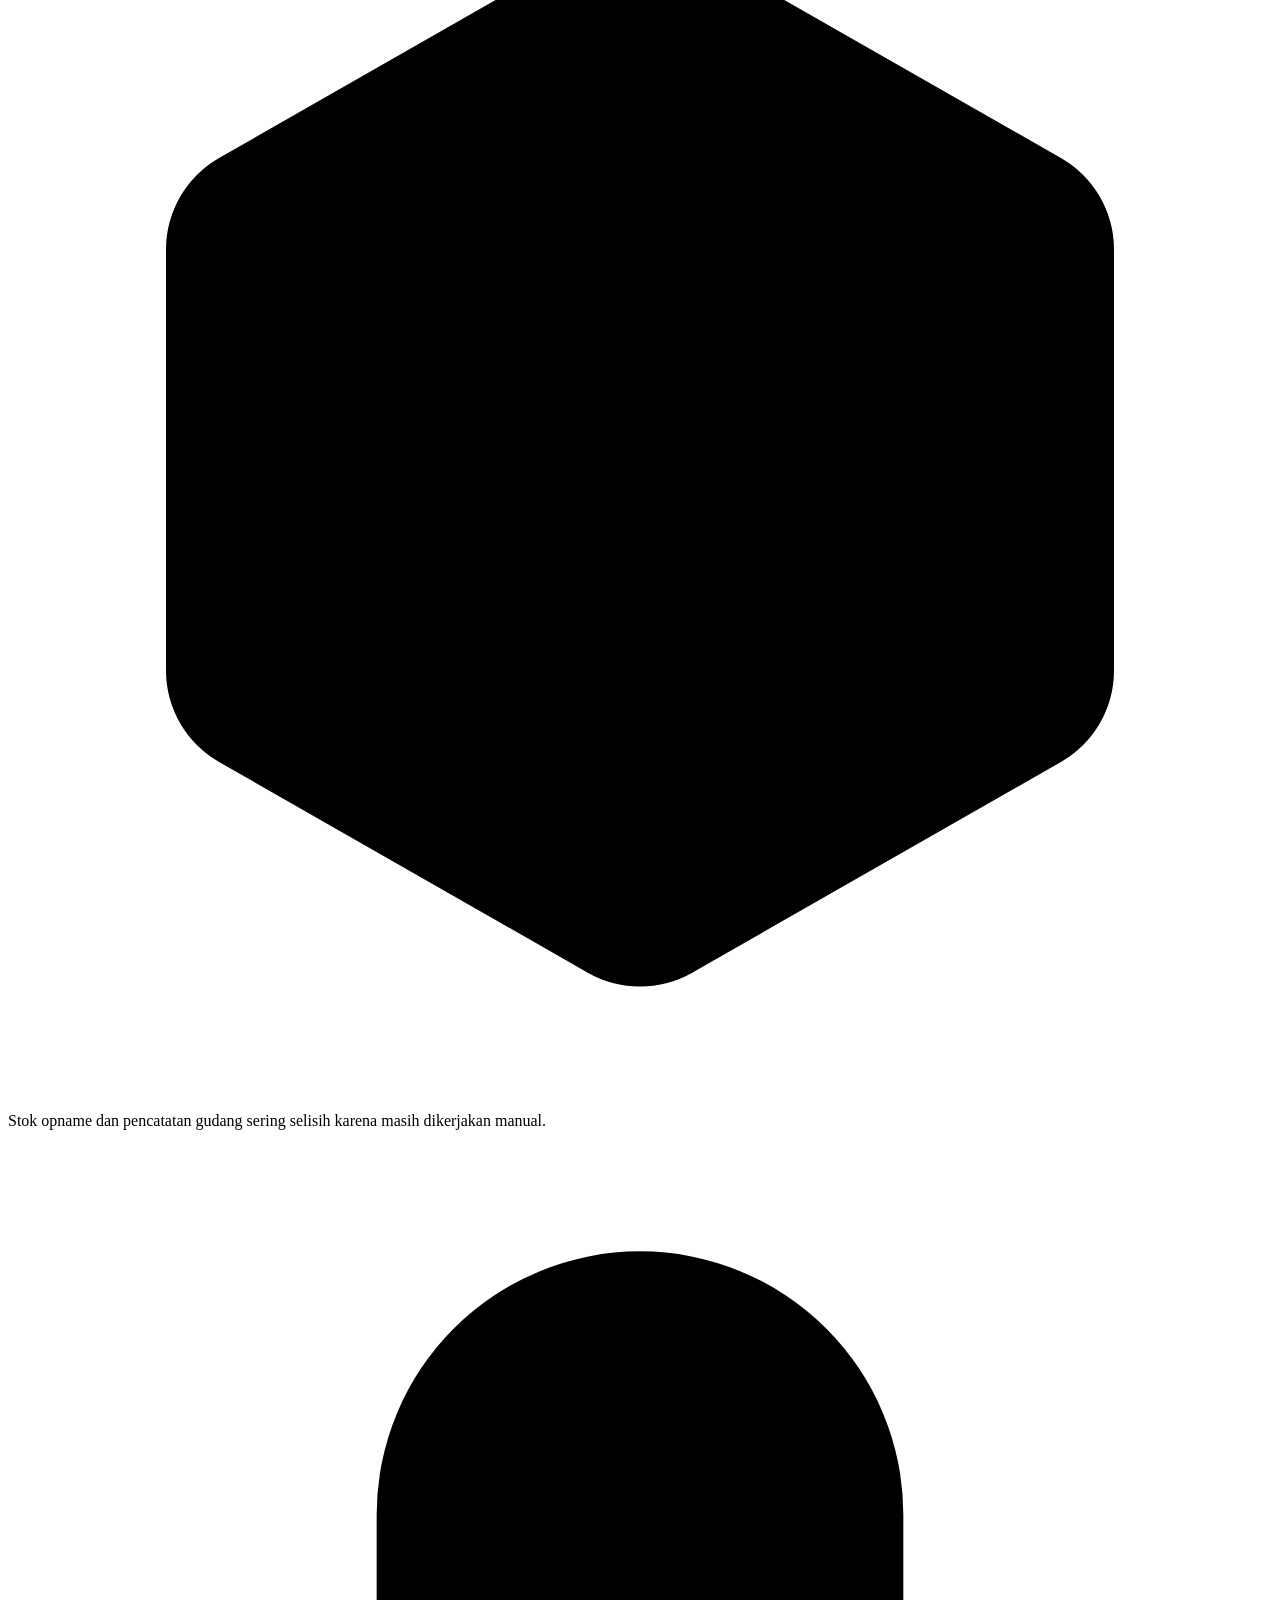
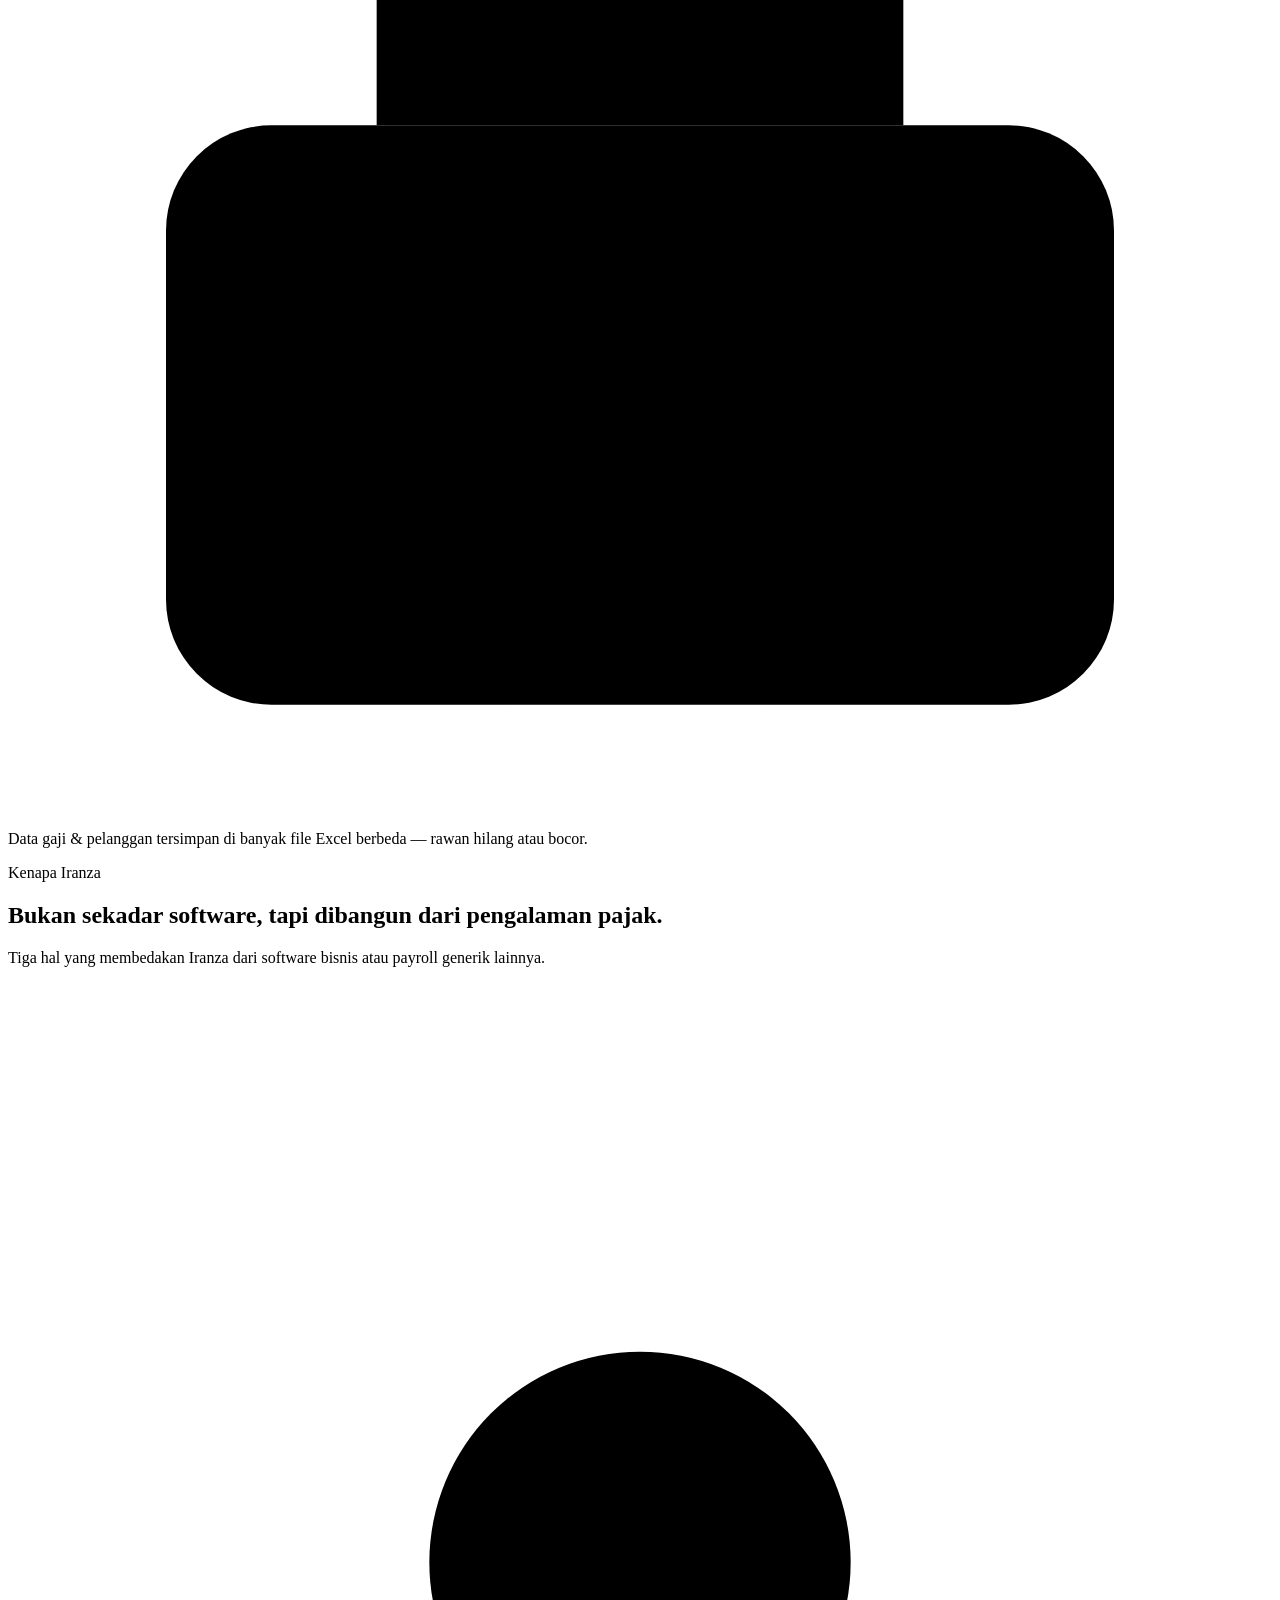
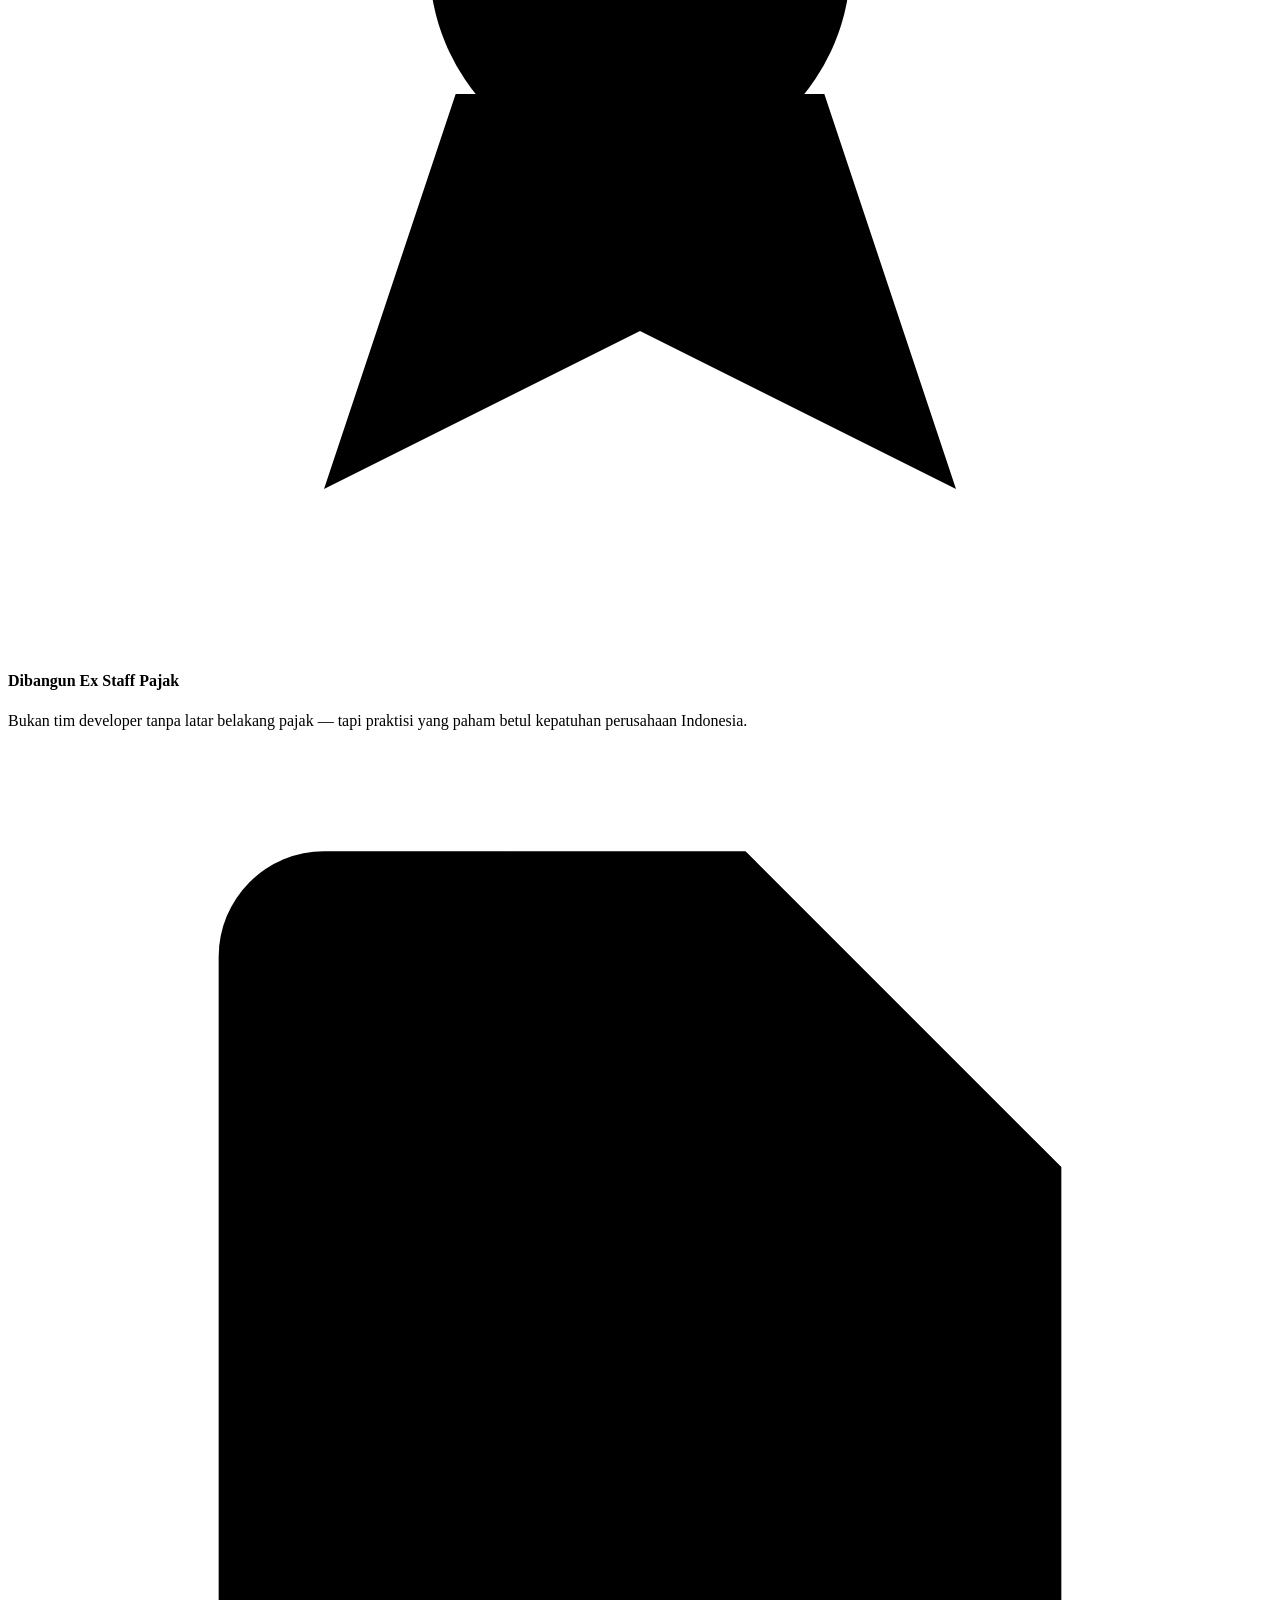
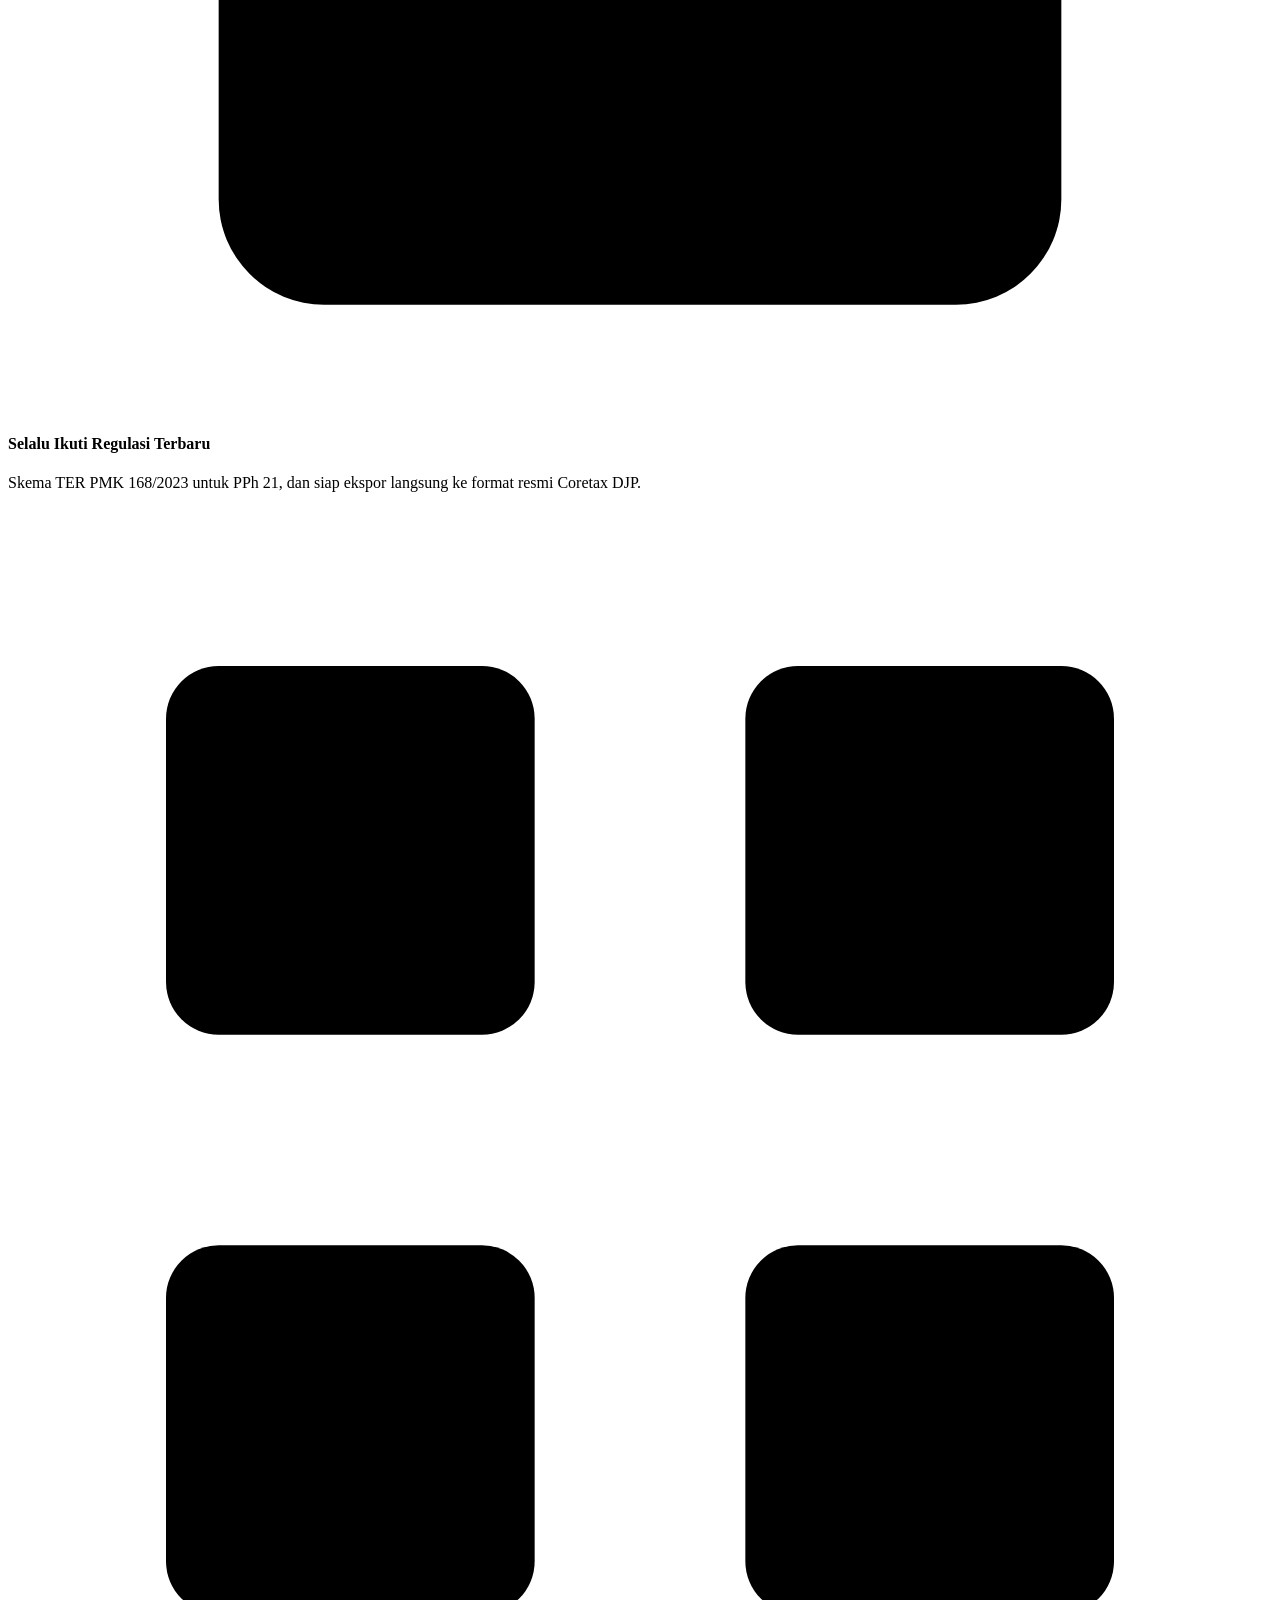
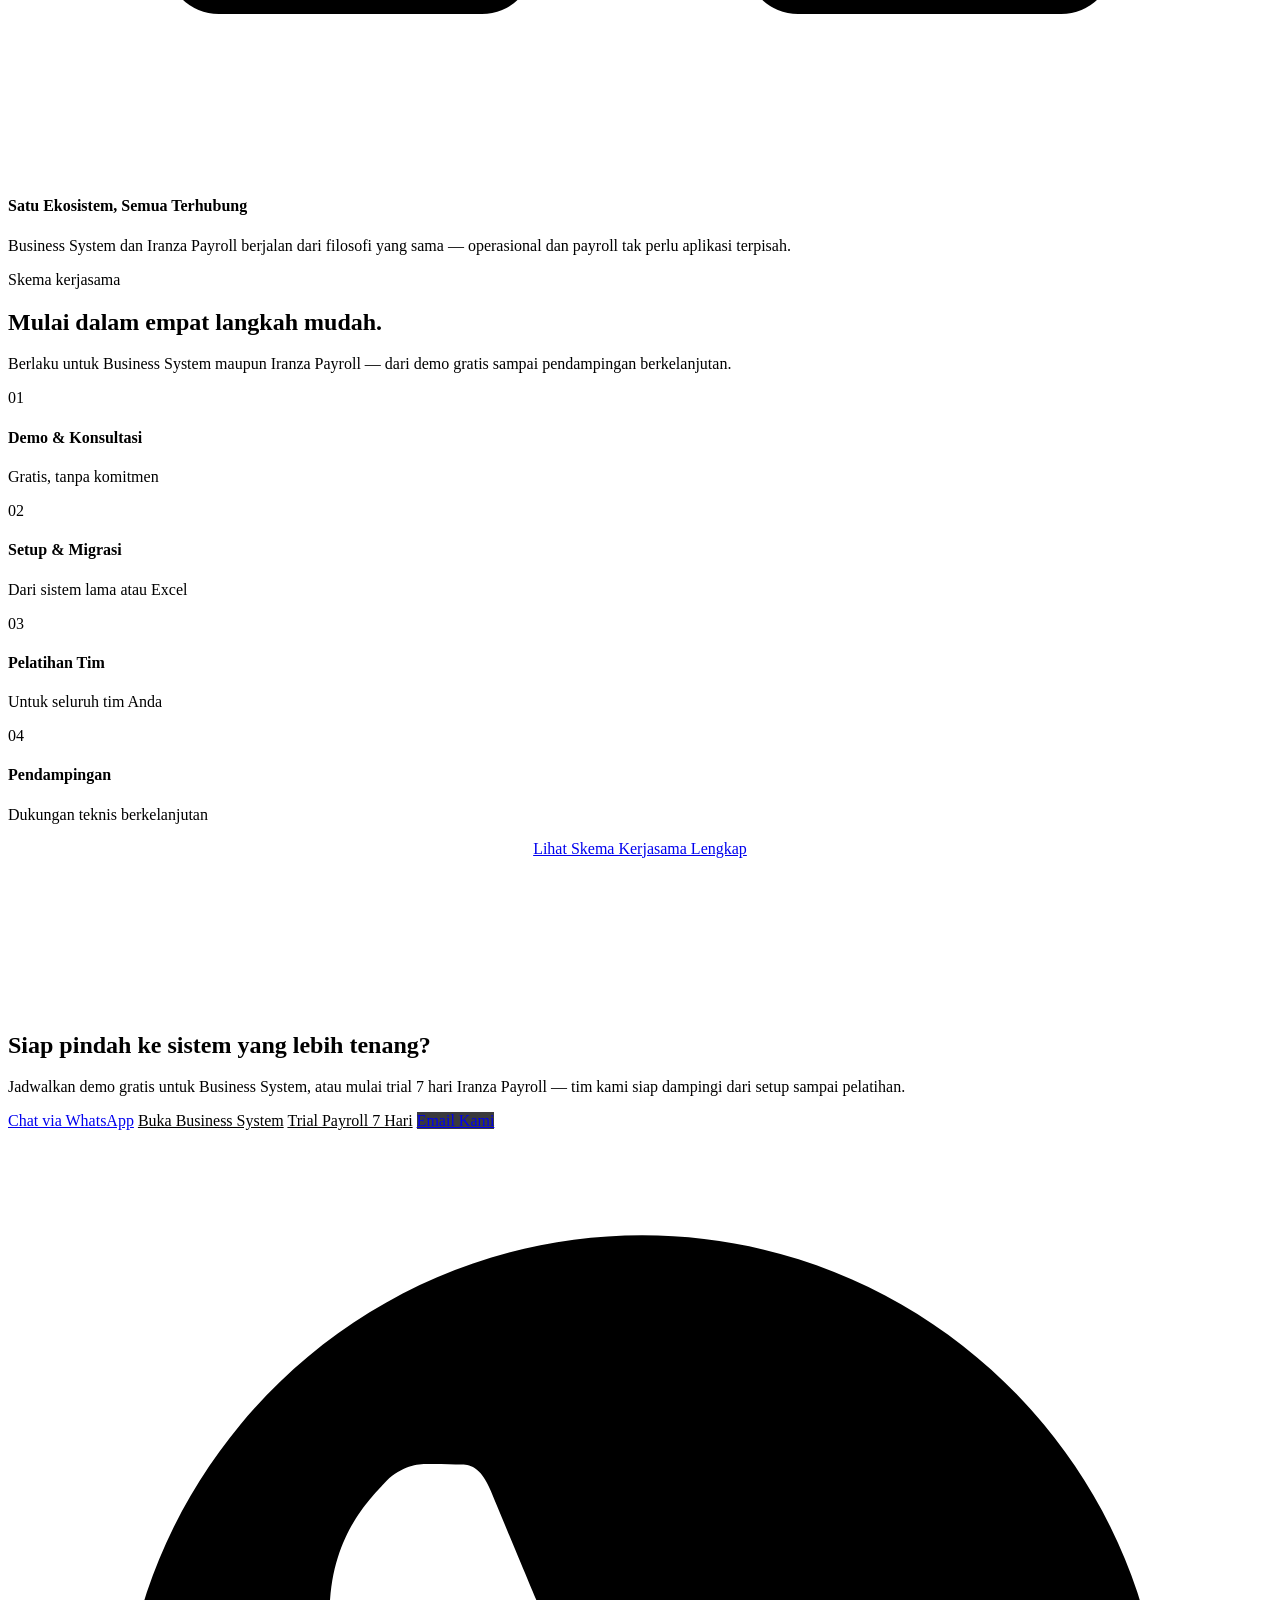
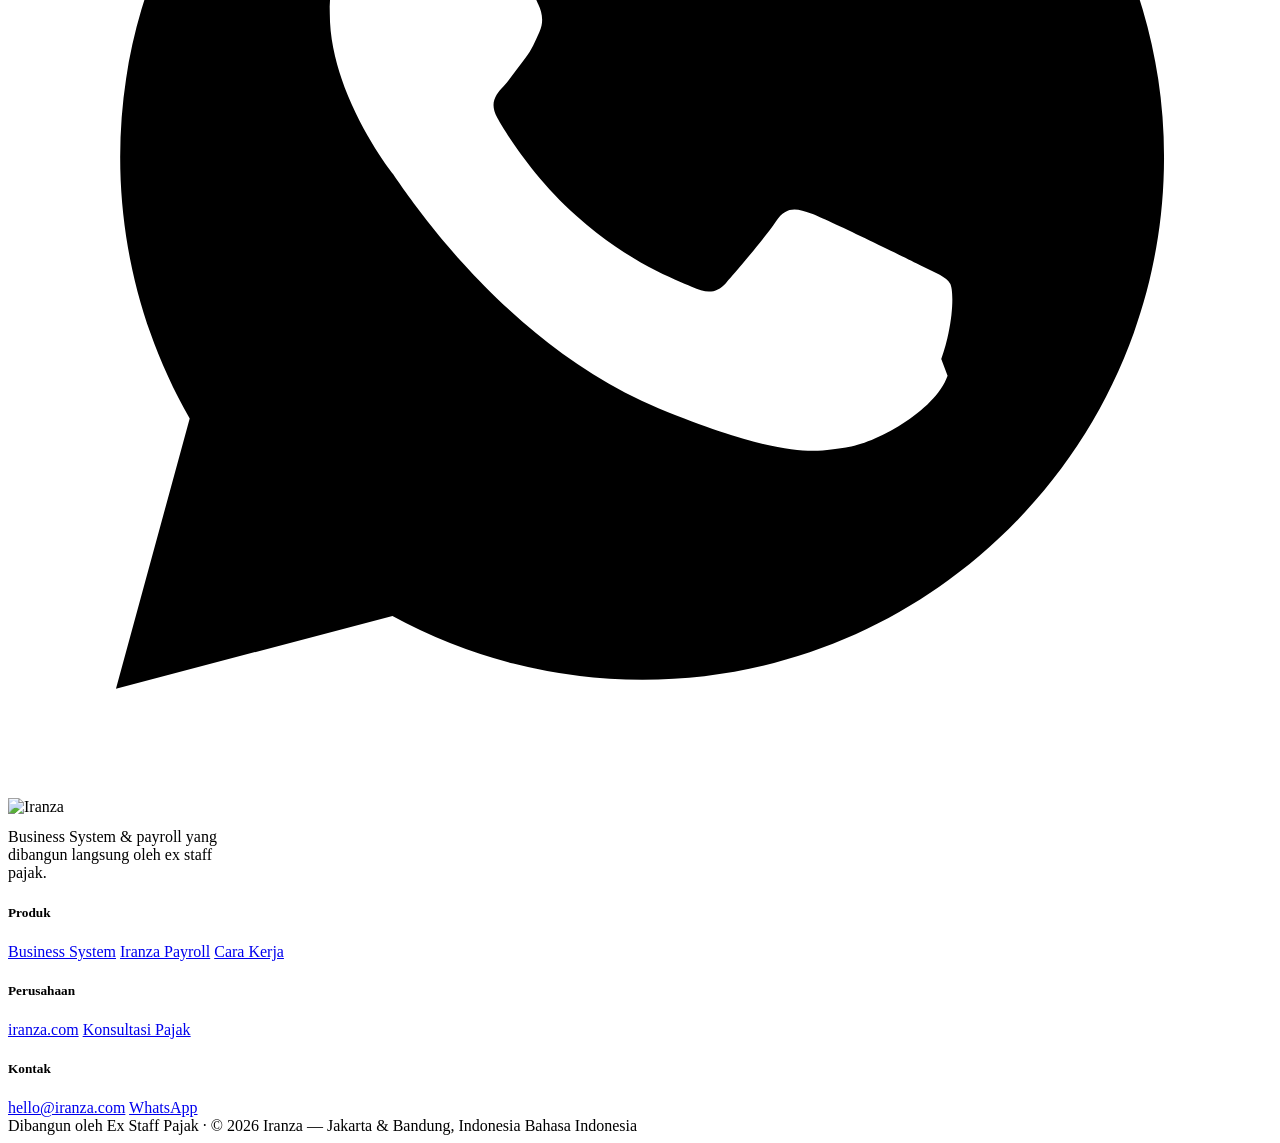
==== commit 9691b895: "Update index.html" ====
--- a/index.html
+++ b/index.html
@@ -3,577 +3,15 @@
 <head>
 <meta charset="UTF-8">
 <meta name="viewport" content="width=device-width, initial-scale=1.0">
-<title>Iranza — Business System &amp; Iranza Payroll</title>
+<title>Iranza — Business System & Iranza Payroll</title>
 <meta name="description" content="Business System dan Iranza Payroll: operasional bisnis dan penggajian otomatis, patuh regulasi Coretax DJP. Dibangun langsung ex staff pajak.">
+<link rel="canonical" href="https://www.iranza.com/">
 <link rel="icon" type="image/png" href="https://res.cloudinary.com/dyhvx9wit/image/upload/v1774436218/iranza_favicon_kv1hdb.png">
 <link rel="apple-touch-icon" href="https://res.cloudinary.com/dyhvx9wit/image/upload/v1774436218/iranza_favicon_kv1hdb.png">
 <link rel="preconnect" href="https://fonts.googleapis.com">
 <link rel="preconnect" href="https://fonts.gstatic.com" crossorigin>
 <link href="https://fonts.googleapis.com/css2?family=Inter:wght@300;400;600;700&amp;display=swap" rel="stylesheet">
-<style>
-/* =========================================================================
-   TOKENS — derived 1:1 from DESIGN-apple.md
-   Font substitute: Inter (per spec's "Note on Font Substitutes"),
-   tracking nudged -0.01em on display sizes, body line-height tightened.
-   ========================================================================= */
-:root{
-  --primary:#0066cc;
-  --primary-focus:#0071e3;
-  --primary-on-dark:#2997ff;
-  --ink:#1d1d1f;
-  --body:#1d1d1f;
-  --body-on-dark:#ffffff;
-  --body-muted:#cccccc;
-  --ink-muted-80:#333333;
-  --ink-muted-48:#7a7a7a;
-  --divider-soft:#f0f0f0;
-  --hairline:#e0e0e0;
-  --canvas:#ffffff;
-  --canvas-parchment:#f5f5f7;
-  --surface-pearl:#fafafc;
-  --tile-1:#272729;
-  --tile-2:#2a2a2c;
-  --tile-3:#252527;
-  --surface-black:#000000;
-  --chip-translucent:rgba(210,210,215,0.64);
-  --on-primary:#ffffff;
-  --on-dark:#ffffff;
-  --shadow-product:rgba(0,0,0,0.22) 3px 5px 30px 0;
-  --border-gradient-photo:linear-gradient(135deg, #2997ff, #0071e3 50%, #0066cc);
-  --border-gradient-card:linear-gradient(135deg, rgba(41,151,255,0.5), rgba(0,102,204,0.22));
-
-  --sp-xxs:4px; --sp-xs:8px; --sp-sm:12px; --sp-md:17px;
-  --sp-lg:24px; --sp-xl:32px; --sp-xxl:48px; --sp-section:80px;
-}
-*{box-sizing:border-box;}
-html{scroll-behavior:smooth;}
-body{
-  margin:0;
-  background:var(--canvas);
-  color:var(--body);
-  font-family:'Inter',system-ui,-apple-system,BlinkMacSystemFont,"Segoe UI",Roboto,sans-serif;
-  font-weight:400;
-  font-size:17px;
-  line-height:1.44;
-  letter-spacing:-0.36px;
-  -webkit-font-smoothing:antialiased;
-}
-img{max-width:100%; display:block;}
-a{color:inherit; text-decoration:none;}
-.wrap{max-width:1440px; margin:0 auto; padding:0 32px;}
-@media(max-width:640px){.wrap{padding:0 20px;}}
-
-/* ===== TYPE SCALE (1:1 from design tokens) ===== */
-h1,h2,h3,h4{margin:0; font-weight:600; letter-spacing:-0.01em;}
-.hero-display{font-size:clamp(32px,6vw,56px); font-weight:600; line-height:1.07; letter-spacing:-0.02em;}
-.display-lg{font-size:clamp(28px,4.4vw,40px); font-weight:600; line-height:1.1; letter-spacing:-0.01em;}
-.display-md{font-size:clamp(24px,3.4vw,34px); font-weight:600; line-height:1.25; letter-spacing:-0.01em;}
-.lead{font-size:clamp(19px,2.4vw,28px); font-weight:400; line-height:1.2; letter-spacing:0;}
-.lead-airy{font-size:22px; font-weight:300; line-height:1.5;}
-.tagline{font-size:21px; font-weight:600; line-height:1.19; letter-spacing:0.01em;}
-.body-strong{font-size:17px; font-weight:600; line-height:1.3; letter-spacing:-0.36px;}
-.body-txt{font-size:17px; font-weight:400; line-height:1.44; letter-spacing:-0.36px;}
-.dense-link{font-size:16px; font-weight:400; line-height:2.2;}
-.caption{font-size:14px; font-weight:400; line-height:1.43; letter-spacing:-0.22px;}
-.caption-strong{font-size:14px; font-weight:600; line-height:1.29; letter-spacing:-0.22px;}
-.button-large{font-size:18px; font-weight:300; line-height:1;}
-.button-utility{font-size:14px; font-weight:400; line-height:1.29; letter-spacing:-0.22px;}
-.fine-print{font-size:12px; font-weight:400; line-height:1.3; letter-spacing:-0.12px;}
-.micro-legal{font-size:10px; font-weight:400; line-height:1.3;}
-.nav-link{font-size:13px; font-weight:400; line-height:1;}
-
-/* ===== GLOBAL NAV ===== */
-header{
-  position:sticky; top:0; z-index:100; padding-top:0;
-  transition:padding-top .5s cubic-bezier(.16,1,.3,1);
-}
-.global-nav{
-  background:var(--surface-black); height:44px;
-  margin:0 auto; max-width:100%; border-radius:0; box-shadow:none;
-  transition:max-width .5s cubic-bezier(.16,1,.3,1), border-radius .5s cubic-bezier(.16,1,.3,1),
-             box-shadow .5s cubic-bezier(.16,1,.3,1), background-color .5s ease;
-}
-.global-nav-inner{display:flex; align-items:center; height:44px; gap:28px;}
-.wordmark{font-size:14px; font-weight:600; letter-spacing:0.02em; color:var(--on-dark); flex-shrink:0; display:flex; align-items:center;}
-.wordmark img{height:20px; width:auto; display:block;}
-.nav-links{display:flex; gap:22px; flex:1;}
-.nav-links a{color:var(--body-muted); white-space:nowrap;}
-.nav-links a:hover{color:var(--on-dark);}
-.nav-cta{display:flex; gap:8px; flex-shrink:0;}
-.navtoggle{
-  display:none; background:transparent; color:var(--on-dark); border:none;
-  width:32px; height:32px; font-size:16px; cursor:pointer;
-}
-
-/* ----- floating pill state, triggered by JS once the page is scrolled ----- */
-header.is-scrolled{padding-top:12px;}
-header.is-scrolled .global-nav{
-  max-width:min(920px, calc(100% - 32px));
-  border-radius:9999px;
-  background:rgba(20,20,22,0.72);
-  -webkit-backdrop-filter:blur(20px) saturate(180%);
-  backdrop-filter:blur(20px) saturate(180%);
-  box-shadow:0 10px 30px rgba(0,0,0,0.35), 0 0 0 1px rgba(255,255,255,0.08);
-}
-header.is-scrolled .global-nav-inner{padding:0 var(--sp-lg);}
-@media(max-width:640px){header.is-scrolled .global-nav-inner{padding:0 var(--sp-md);}}
-
-@media(max-width:833px){
-  .nav-links{
-    position:fixed; top:44px; left:0; right:0; background:var(--surface-black);
-    flex-direction:column; align-items:flex-start; padding:20px;
-    gap:16px; transform:translateY(-130%); opacity:0; pointer-events:none;
-    transition:all .2s ease; z-index:50;
-  }
-  .nav-links.open{transform:translateY(0); opacity:1; pointer-events:auto;}
-  .nav-links a{font-size:15px;}
-  .navtoggle{display:block;}
-  .nav-cta a:first-child{display:none;}
-  header.is-scrolled .nav-links{top:56px;}
-  header.is-scrolled .nav-links.open{
-    left:16px; right:16px; border-radius:20px;
-    background:rgba(20,20,22,0.92); -webkit-backdrop-filter:blur(20px); backdrop-filter:blur(20px);
-  }
-}
-
-/* ===== BUTTONS ===== */
-.btn-primary{
-  display:inline-flex; align-items:center; justify-content:center; gap:8px; cursor:pointer;
-  font-family:inherit; font-size:17px; font-weight:400; letter-spacing:-0.36px;
-  border-radius:9999px; padding:11px 22px; border:none;
-  background:var(--primary); color:var(--on-primary); transition:transform .12s ease;
-  white-space:nowrap;
-}
-.btn-primary:active{transform:scale(0.95);}
-.btn-secondary-pill{
-  display:inline-flex; align-items:center; justify-content:center; gap:8px; cursor:pointer;
-  font-family:inherit; font-size:17px; font-weight:400; letter-spacing:-0.36px;
-  border-radius:9999px; padding:10px 21px; border:1px solid var(--primary);
-  background:transparent; color:var(--primary); transition:transform .12s ease;
-  white-space:nowrap;
-}
-.btn-secondary-pill:active{transform:scale(0.95);}
-.on-dark .btn-secondary-pill{border-color:var(--primary-on-dark); color:var(--primary-on-dark);}
-.btn-dark-utility{
-  display:inline-flex; align-items:center; justify-content:center; cursor:pointer;
-  font-family:inherit; font-size:14px; font-weight:400; letter-spacing:-0.22px;
-  border-radius:8px; padding:8px 15px; border:none;
-  background:var(--ink); color:var(--on-dark); transition:transform .12s ease;
-  white-space:nowrap;
-}
-.btn-dark-utility:active{transform:scale(0.95);}
-.btn-store-hero{
-  display:inline-flex; align-items:center; justify-content:center; gap:8px; cursor:pointer;
-  font-family:inherit; font-size:18px; font-weight:300; border-radius:9999px;
-  padding:14px 28px; border:none; background:var(--primary); color:var(--on-primary);
-  transition:transform .12s ease; white-space:nowrap;
-}
-.btn-store-hero:active{transform:scale(0.95);}
-.text-link{color:var(--primary); font-size:17px; font-weight:400;}
-.on-dark .text-link{color:var(--primary-on-dark);}
-
-/* ===== SECTIONS ===== */
-section{padding:var(--sp-section) 0;}
-@media(max-width:734px){section{padding:48px 0;}}
-.section-light{background:var(--canvas); color:var(--ink);}
-.section-parchment{background:var(--canvas-parchment); color:var(--ink);}
-.section-dark{background:var(--tile-1); color:var(--on-dark);}
-.section-dark2{background:var(--tile-2); color:var(--on-dark);}
-.eyebrow{font-size:14px; font-weight:600; letter-spacing:0.02em; color:var(--primary); margin-bottom:var(--sp-sm); display:block;}
-.on-dark .eyebrow{color:var(--primary-on-dark);}
-.section-intro{max-width:680px; font-size:19px; font-weight:400; line-height:1.5; margin:var(--sp-md) 0 var(--sp-xxl); color:var(--ink-muted-80);}
-.on-dark .section-intro{color:var(--body-muted);}
-.section-intro strong{font-weight:600; color:inherit;}
-.subhead{font-size:14px; font-weight:600; letter-spacing:0.02em; text-transform:uppercase; color:var(--ink-muted-48); display:block; margin:var(--sp-xxl) 0 var(--sp-lg);}
-.on-dark .subhead{color:var(--body-muted);}
-
-/* ===== HERO ===== */
-.hero-band{
-  padding:120px 0 140px; text-align:center; position:relative; overflow:hidden;
-  background:var(--surface-black); color:var(--on-dark); min-height:88vh;
-  display:flex; align-items:center;
-}
-.particles-canvas{position:absolute; inset:0; z-index:0; width:100%; height:100%; pointer-events:none; display:block;}
-.particles-band{
-  position:absolute; top:0; left:0; right:0; height:620px; max-height:70vh; z-index:0; overflow:hidden; pointer-events:none;
-  -webkit-mask-image:linear-gradient(to bottom, #000 0%, #000 50%, transparent 100%);
-  mask-image:linear-gradient(to bottom, #000 0%, #000 50%, transparent 100%);
-}
-.particles-band .particles-canvas{position:absolute; inset:0;}
-.hero-band::after{
-  content:""; position:absolute; inset:0; z-index:1; pointer-events:none;
-  background:radial-gradient(ellipse 60% 50% at 50% 38%, rgba(0,0,0,0) 0%, rgba(0,0,0,0.55) 100%);
-}
-.hero-band .wrap{position:relative; z-index:2; width:100%;}
-.hero-glow-wrap{position:absolute; inset:0; z-index:1; pointer-events:none; will-change:transform;}
-.hero-glow{
-  position:absolute; top:30%; left:50%; width:520px; height:520px;
-  transform:translate(-50%,-50%); border-radius:50%; pointer-events:none;
-  background:radial-gradient(circle, rgba(0,102,204,0.35) 0%, rgba(0,102,204,0) 70%);
-  animation:glow-pulse 6s ease-in-out infinite;
-}
-@keyframes glow-pulse{
-  0%,100%{opacity:0.6; transform:translate(-50%,-50%) scale(1);}
-  50%{opacity:1; transform:translate(-50%,-50%) scale(1.15);}
-}
-@keyframes hero-rise{
-  from{opacity:0; transform:translateY(22px);}
-  to{opacity:1; transform:translateY(0);}
-}
-.hero-mast > *{opacity:0; animation:hero-rise .8s cubic-bezier(.16,1,.3,1) forwards;}
-.hero-mast .eyebrow-chip{animation-delay:.05s;}
-.hero-mast h1{animation-delay:.15s;}
-.hero-mast .hero-tagline{animation-delay:.28s;}
-.hero-mast .hero-badges{animation-delay:.4s;}
-.hero-mast .hero-cta-row{animation-delay:.52s;}
-.hero-mast{max-width:760px; margin:0 auto var(--sp-xl);}
-.eyebrow-chip{
-  display:inline-block; font-size:14px; font-weight:600; color:var(--primary-on-dark);
-  margin-bottom:var(--sp-lg); padding:6px 16px; border-radius:9999px; background:rgba(255,255,255,0.06);
-  border:1px solid rgba(255,255,255,0.14); backdrop-filter:blur(8px);
-}
-.hero-band h1{margin:0 0 var(--sp-lg); color:var(--on-dark);}
-.hero-band h1 .accent{color:var(--primary-on-dark);}
-.hero-tagline{font-size:21px; font-weight:400; line-height:1.4; color:var(--body-muted); max-width:640px; margin:0 auto var(--sp-lg);}
-.hero-badges{display:flex; gap:10px; flex-wrap:wrap; justify-content:center; margin-bottom:var(--sp-xl);}
-.badge-chip{
-  border:1px solid rgba(255,255,255,0.16); color:var(--body-muted); font-size:13px; font-weight:400;
-  padding:7px 14px; border-radius:9999px; background:rgba(255,255,255,0.04);
-}
-.hero-cta-row{display:flex; gap:var(--sp-md); justify-content:center; flex-wrap:wrap;}
-.hero-cta-row .btn-secondary-pill{border-color:var(--primary-on-dark); color:var(--primary-on-dark);}
-@media(max-width:640px){.hero-band{padding:96px 0 100px; min-height:auto;}}
-
-/* ===== PRODUCT TILES ===== */
-.product-tile{padding:var(--sp-section) 0; text-align:center;}
-@media(max-width:734px){.product-tile{padding:48px 0;}}
-.product-tile-inner{max-width:640px; margin:0 auto;}
-.product-tile h2{margin-bottom:var(--sp-sm);}
-.product-tile .lead{color:var(--ink-muted-80); margin-bottom:var(--sp-xl); max-width:560px; margin-left:auto; margin-right:auto;}
-.on-dark.product-tile .lead{color:var(--body-muted);}
-.tile-cta-row{display:flex; gap:var(--sp-md); justify-content:center; flex-wrap:wrap; margin-bottom:var(--sp-xxl);}
-.product-render{
-  border-radius:18px; overflow:hidden; box-shadow:var(--shadow-product); max-width:820px; margin:0 auto;
-  aspect-ratio:16/10; position:relative; border:3px solid transparent;
-  background-image:linear-gradient(var(--surface-pearl), var(--surface-pearl)), var(--border-gradient-photo);
-  background-origin:border-box; background-clip:padding-box, border-box;
-  transition:transform .4s cubic-bezier(.16,1,.3,1);
-}
-.on-dark .product-render{
-  background-image:linear-gradient(var(--tile-2), var(--tile-2)), var(--border-gradient-photo);
-}
-.product-render:hover{transform:translateY(-6px);}
-.product-render img{width:100%; height:100%; object-fit:contain; object-position:center; display:block;}
-.product-render .ph{
-  width:100%; height:100%; display:flex; flex-direction:column; align-items:center; justify-content:center;
-  gap:12px; color:var(--ink-muted-48); text-align:center; padding:40px;
-}
-.on-dark .product-render .ph{color:var(--body-muted);}
-.product-render .ph svg{width:36px; height:36px; stroke:currentColor; opacity:0.6;}
-.product-render .ph span{font-size:13px; max-width:280px; line-height:1.5;}
-.product-render .ph code{font-size:11px; background:rgba(0,0,0,0.06); padding:2px 8px; border-radius:6px;}
-.on-dark .product-render .ph code{background:rgba(255,255,255,0.08);}
-
-/* ===== ROW LIST (masalah umum) ===== */
-.row-list{border-top:1px solid var(--hairline); max-width:820px;}
-.row-item{
-  display:flex; align-items:flex-start; gap:var(--sp-lg); padding:var(--sp-lg) 0;
-  border-bottom:1px solid var(--hairline);
-}
-.row-item .ic{
-  width:40px; height:40px; border-radius:9999px; background:var(--surface-pearl); flex-shrink:0;
-  display:flex; align-items:center; justify-content:center; border:1px solid var(--divider-soft);
-}
-.row-item .ic svg{width:18px; height:18px; stroke:var(--primary); fill:none;}
-.row-item p{margin:0; font-size:17px; font-weight:400; color:var(--ink-muted-80); flex:1; padding-top:8px;}
-
-/* ===== STORE UTILITY CARD GRID ===== */
-.card-grid{display:grid; grid-template-columns:repeat(4,1fr); gap:var(--sp-lg);}
-@media(max-width:1023px){.card-grid{grid-template-columns:repeat(2,1fr);}}
-@media(max-width:520px){.card-grid{grid-template-columns:1fr;}}
-.card-grid.cols-3{grid-template-columns:repeat(3,1fr);}
-@media(max-width:1023px){.card-grid.cols-3{grid-template-columns:repeat(2,1fr);}}
-@media(max-width:520px){.card-grid.cols-3{grid-template-columns:1fr;}}
-.util-card{
-  border:1px solid transparent; border-radius:18px; padding:var(--sp-lg);
-  background-image:linear-gradient(var(--canvas), var(--canvas)), var(--border-gradient-card);
-  background-origin:border-box; background-clip:padding-box, border-box;
-  transition:transform .3s cubic-bezier(.16,1,.3,1), box-shadow .3s ease;
-}
-.util-card:hover{transform:translateY(-4px); box-shadow:0 12px 32px rgba(0,0,0,0.08);}
-.on-dark .util-card:hover{box-shadow:0 12px 32px rgba(0,0,0,0.35);}
-.on-dark .util-card{
-  background-image:linear-gradient(var(--tile-2), var(--tile-2)), var(--border-gradient-card);
-}
-.util-card .ic{width:32px; height:32px; margin-bottom:var(--sp-md); display:flex; align-items:center; justify-content:center;}
-.util-card .ic svg{width:22px; height:22px; stroke:var(--primary); fill:none;}
-.on-dark .util-card .ic svg{stroke:var(--primary-on-dark);}
-.util-card h4{font-size:17px; font-weight:600; margin-bottom:6px; letter-spacing:-0.01em;}
-.util-card p{font-size:14px; color:var(--ink-muted-48); margin:0; line-height:1.43;}
-.on-dark .util-card p{color:var(--body-muted);}
-.util-card .cat{font-size:12px; font-weight:600; letter-spacing:0.05em; text-transform:uppercase; color:var(--primary); margin-bottom:var(--sp-sm); display:block;}
-.on-dark .util-card .cat{color:var(--primary-on-dark);}
-.util-card.next .cat{color:var(--ink-muted-48);}
-
-/* ===== GALLERY ===== */
-.gallery-grid{display:grid; grid-template-columns:repeat(2,1fr); gap:var(--sp-md);}
-@media(max-width:560px){.gallery-grid{grid-template-columns:1fr;}}
-.gallery-tile{
-  aspect-ratio:16/10; position:relative; overflow:hidden; border-radius:18px; border:3px solid transparent;
-  background-image:linear-gradient(var(--surface-pearl), var(--surface-pearl)), var(--border-gradient-photo);
-  background-origin:border-box; background-clip:padding-box, border-box;
-}
-.on-dark .gallery-tile{
-  background-image:linear-gradient(var(--tile-2), var(--tile-2)), var(--border-gradient-photo);
-}
-.gallery-tile img{width:100%; height:100%; object-fit:contain; object-position:center;}
-.gallery-tile .ph{
-  width:100%; height:100%; display:flex; flex-direction:column; align-items:center; justify-content:center;
-  gap:10px; color:var(--ink-muted-48); font-size:12px; text-align:center; padding:20px;
-}
-.on-dark .gallery-tile .ph{color:var(--body-muted);}
-.gallery-tile .ph svg{width:26px; height:26px; stroke:currentColor; opacity:0.7;}
-.gallery-tile .cap{
-  position:absolute; left:0; right:0; bottom:0; background:rgba(255,255,255,0.85); backdrop-filter:blur(12px);
-  color:var(--ink-muted-80); font-size:12px; padding:8px 14px; border-top:1px solid var(--hairline);
-}
-.on-dark .gallery-tile .cap{background:rgba(0,0,0,0.55); color:var(--body-muted); border-top-color:rgba(255,255,255,0.08);}
-
-/* ===== FLOW (real sequential steps only) ===== */
-.flow{display:grid; grid-template-columns:repeat(4,1fr); gap:var(--sp-md);}
-.flow.flow-5{grid-template-columns:repeat(5,1fr);}
-@media(max-width:1023px){.flow,.flow.flow-5{grid-template-columns:repeat(2,1fr);}}
-@media(max-width:520px){.flow,.flow.flow-5{grid-template-columns:1fr;}}
-.flow-step{
-  border-radius:18px; padding:var(--sp-lg); border:1px solid transparent;
-  background-image:linear-gradient(var(--surface-pearl), var(--surface-pearl)), var(--border-gradient-card);
-  background-origin:border-box; background-clip:padding-box, border-box;
-}
-.on-dark .flow-step{
-  background-image:linear-gradient(var(--tile-2), var(--tile-2)), var(--border-gradient-card);
-}
-.flow-step .n{
-  font-size:13px; font-weight:600; color:var(--primary); margin-bottom:var(--sp-sm);
-  font-variant-numeric:tabular-nums; letter-spacing:0.02em;
-}
-.on-dark .flow-step .n{color:var(--primary-on-dark);}
-.flow-step h4{font-size:16px; font-weight:600; margin-bottom:4px; letter-spacing:-0.01em;}
-.flow-step p{font-size:14px; color:var(--ink-muted-48); margin:0;}
-.on-dark .flow-step p{color:var(--body-muted);}
-
-/* ===== STAT CALLOUT ===== */
-.stat-callout{
-  display:flex; align-items:center; gap:var(--sp-xxl); flex-wrap:wrap;
-  padding:var(--sp-xxl) 0; border-top:1px solid rgba(255,255,255,0.12); border-bottom:1px solid rgba(255,255,255,0.12);
-}
-.stat-callout .num{font-size:clamp(48px,7vw,80px); font-weight:600; color:var(--on-dark); line-height:1; letter-spacing:-0.02em;}
-.stat-callout .txt h3{font-size:21px; font-weight:600; margin-bottom:8px;}
-.stat-callout .txt p{margin:0; font-size:16px; color:var(--body-muted); max-width:460px;}
-
-.reg-list{display:grid; grid-template-columns:1fr 1fr; gap:var(--sp-md); margin-top:var(--sp-lg);}
-@media(max-width:640px){.reg-list{grid-template-columns:1fr;}}
-.reg-row{background:var(--tile-2); border-radius:14px; padding:var(--sp-md) var(--sp-lg);}
-.reg-row b{display:block; font-size:14px; color:var(--on-dark); margin-bottom:2px; font-weight:600;}
-.reg-row span{font-size:13px; color:var(--body-muted);}
-
-/* ===== DATA TABLE ===== */
-.data-table{width:100%; border-collapse:collapse; margin-top:var(--sp-md); font-size:15px;}
-.data-table th{
-  background:transparent; color:var(--ink-muted-48); font-size:12px; font-weight:600;
-  letter-spacing:0.04em; text-transform:uppercase; padding:14px 16px; text-align:left; border-bottom:1px solid var(--hairline);
-}
-.data-table td{padding:16px; border-bottom:1px solid var(--hairline); vertical-align:top; color:var(--ink-muted-80); font-weight:400;}
-.data-table td.win{color:var(--primary); font-weight:600; border-left:2px solid var(--primary); padding-left:14px;}
-@media(max-width:680px){
-  .data-table thead{display:none;}
-  .data-table, .data-table tbody, .data-table tr, .data-table td{display:block; width:100%;}
-  .data-table tr{border-bottom:1px solid var(--hairline); padding:14px 0;}
-  .data-table td{border:none; padding:4px 0;}
-  .data-table td.win{border-left:none; border-top:1px solid var(--divider-soft); padding-top:8px; margin-top:6px;}
-  .data-table td:first-child{font-weight:600; color:var(--ink); font-size:13px;}
-}
-/* dark-mode overrides — table was invisible on dark sections without these */
-.on-dark .data-table th{color:var(--body-muted); border-bottom-color:rgba(255,255,255,0.16);}
-.on-dark .data-table td{color:var(--body-muted); border-bottom-color:rgba(255,255,255,0.12);}
-.on-dark .data-table td.win{color:var(--primary-on-dark); border-left-color:var(--primary-on-dark);}
-@media(max-width:680px){
-  .on-dark .data-table tr{border-bottom-color:rgba(255,255,255,0.12);}
-  .on-dark .data-table td.win{border-top-color:rgba(255,255,255,0.12);}
-  .on-dark .data-table td:first-child{color:var(--on-dark);}
-}
-
-/* ===== TRIAL / PRE-FOOTER CARD (Pearl surface) ===== */
-.trial-panel{
-  background:var(--surface-pearl); border:1px solid var(--divider-soft); border-radius:18px; padding:var(--sp-xxl); display:grid;
-  grid-template-columns:1fr auto; gap:var(--sp-xxl); align-items:center;
-}
-@media(max-width:760px){.trial-panel{grid-template-columns:1fr; text-align:left; padding:var(--sp-xl);}}
-.trial-panel h3{font-size:26px; font-weight:600; margin-bottom:var(--sp-sm); letter-spacing:-0.01em;}
-.trial-panel ul{margin:var(--sp-md) 0 0; padding-left:18px; color:var(--ink-muted-80); font-size:15px;}
-.trial-panel ul li{margin-bottom:6px;}
-
-/* ===== PRICING TIERS ===== */
-.pricing-grid{display:grid; grid-template-columns:repeat(3,1fr); gap:var(--sp-md); margin-top:var(--sp-md);}
-@media(max-width:820px){.pricing-grid{grid-template-columns:1fr;}}
-.pricing-tier{
-  border:1px solid transparent; border-radius:18px; padding:var(--sp-xl); display:flex; flex-direction:column; gap:var(--sp-sm); position:relative;
-  background-image:linear-gradient(var(--canvas), var(--canvas)), var(--border-gradient-card);
-  background-origin:border-box; background-clip:padding-box, border-box;
-}
-.pricing-tier.featured{
-  border-width:2px;
-  background-image:linear-gradient(var(--canvas), var(--canvas)), var(--border-gradient-photo);
-}
-.pricing-tier.featured::before{
-  content:"PALING POPULER"; display:block; font-size:11px; font-weight:600; letter-spacing:0.05em;
-  color:var(--primary); margin-bottom:var(--sp-xs);
-}
-.pricing-tier .tier-name{font-weight:600; font-size:21px; letter-spacing:-0.01em; color:var(--ink);}
-.pricing-tier p{font-size:15px; margin:0; color:var(--ink-muted-48);}
-
-/* ===== ENVIRONMENT QUOTE CARD (final CTA) ===== */
-.cta-band{
-  background:var(--surface-black); padding:96px 0; text-align:center; border-radius:0;
-}
-.cta-band h2{color:var(--on-dark); font-size:clamp(28px,4.5vw,40px); margin:0 auto var(--sp-md); max-width:760px;}
-.cta-band p{color:var(--body-muted); max-width:560px; margin:0 auto var(--sp-xl); font-size:17px; font-weight:400;}
-.cta-row{display:flex; gap:var(--sp-md); justify-content:center; flex-wrap:wrap;}
-
-/* ===== FOOTER ===== */
-footer{background:var(--canvas-parchment); padding:64px 0 var(--sp-lg); color:var(--ink-muted-80);}
-.foot-grid{display:grid; grid-template-columns:1.4fr repeat(3,1fr); gap:var(--sp-xl); padding-bottom:var(--sp-xxl);}
-@media(max-width:820px){.foot-grid{grid-template-columns:1fr 1fr;}}
-@media(max-width:520px){.foot-grid{grid-template-columns:1fr;}}
-.foot-col h5{font-size:12px; letter-spacing:0.05em; text-transform:uppercase; color:var(--ink-muted-48); margin-bottom:var(--sp-md); font-weight:600;}
-.foot-col a{display:block; color:var(--ink-muted-80); margin-bottom:2px;}
-.foot-col a:hover{color:var(--primary);}
-.foot-bottom{
-  display:flex; justify-content:space-between; align-items:center; gap:16px; flex-wrap:wrap;
-  padding-top:var(--sp-lg); border-top:1px solid var(--hairline);
-}
-.foot-bottom .fine-print{color:var(--ink-muted-48);}
-
-/* ===== REVEAL ===== */
-.reveal{opacity:0; transform:translateY(16px); transition:opacity .5s ease, transform .5s ease;}
-.reveal.in{opacity:1; transform:none;}
-
-/* ===== PRELOADER ===== */
-#preloader{
-  position:fixed; inset:0; z-index:9999; background:var(--surface-black);
-  display:flex; align-items:center; justify-content:center; flex-direction:column; gap:18px;
-  transition:opacity .5s ease, visibility .5s ease;
-}
-#preloader.hide{opacity:0; visibility:hidden; pointer-events:none;}
-.preloader-mark{
-  font-size:15px; font-weight:600; letter-spacing:0.14em; color:var(--on-dark); opacity:0.92;
-}
-.preloader-bar{width:120px; height:2px; border-radius:2px; background:rgba(255,255,255,0.12); overflow:hidden;}
-.preloader-bar::after{
-  content:""; display:block; height:100%; width:40%; border-radius:2px;
-  background:linear-gradient(90deg, var(--primary-on-dark), var(--primary));
-  animation:preloader-slide 1.1s ease-in-out infinite;
-}
-@keyframes preloader-slide{
-  0%{transform:translateX(-100%);}
-  100%{transform:translateX(340%);}
-}
-body.loading{overflow:hidden;}
-@media (prefers-reduced-motion: reduce){
-  .preloader-bar::after{animation:none; width:100%;}
-}
-
-/* ===== SCROLL PROGRESS BAR ===== */
-#scroll-progress{
-  position:fixed; top:0; left:0; height:2.5px; width:0%; z-index:200;
-  background:linear-gradient(90deg, var(--primary-on-dark), var(--primary));
-  transition:width .08s linear;
-}
-
-/* ===== TILT / SPOTLIGHT CARDS (micro-interaction) ===== */
-.tilt-card{position:relative; overflow:hidden;}
-.tilt-card::before{
-  content:""; position:absolute; inset:0; z-index:0; opacity:0; pointer-events:none;
-  background:radial-gradient(220px circle at var(--mx,50%) var(--my,50%), rgba(0,102,204,0.14), transparent 70%);
-  transition:opacity .35s ease;
-}
-.on-dark .tilt-card::before{
-  background:radial-gradient(220px circle at var(--mx,50%) var(--my,50%), rgba(41,151,255,0.16), transparent 70%);
-}
-.tilt-card:hover::before{opacity:1;}
-.tilt-card > *{position:relative; z-index:1;}
-
-/* ===== BUTTON RIPPLE (micro-interaction) ===== */
-.btn-primary,.btn-secondary-pill,.btn-store-hero,.btn-dark-utility{position:relative; overflow:hidden;}
-.ripple{
-  position:absolute; border-radius:50%; transform:scale(0); pointer-events:none;
-  background:rgba(255,255,255,0.55); animation:ripple-anim .6s ease-out forwards;
-}
-.btn-secondary-pill .ripple{background:rgba(0,102,204,0.28);}
-@keyframes ripple-anim{ to{transform:scale(2.6); opacity:0;} }
-
-/* ===== FLOW STEP HOVER ===== */
-.flow-step{transition:transform .3s cubic-bezier(.16,1,.3,1), box-shadow .3s ease;}
-.flow-step:hover{transform:translateY(-4px); box-shadow:0 12px 28px rgba(0,0,0,0.08);}
-.on-dark .flow-step:hover{box-shadow:0 12px 28px rgba(0,0,0,0.35);}
-
-/* ===== GALLERY / PRICING / REG-ROW HOVER ===== */
-.gallery-tile{transition:transform .35s cubic-bezier(.16,1,.3,1), box-shadow .35s ease;}
-.gallery-tile:hover{transform:translateY(-4px); box-shadow:0 14px 30px rgba(0,0,0,0.1);}
-.pricing-tier{transition:transform .3s cubic-bezier(.16,1,.3,1), box-shadow .3s ease;}
-.pricing-tier:hover{transform:translateY(-5px); box-shadow:0 16px 34px rgba(0,0,0,0.1);}
-.reg-row{transition:transform .3s ease, background .3s ease;}
-.reg-row:hover{transform:translateY(-3px); background:var(--tile-3);}
-.nav-links a{position:relative;}
-.nav-links a::after{
-  content:""; position:absolute; left:0; bottom:-3px; width:0; height:1px; background:var(--on-dark);
-  transition:width .25s ease;
-}
-.nav-links a:hover::after{width:100%;}
-
-/* ===== ANIMATED MESH BACKGROUND (dark sections) ===== */
-.section-dark, .section-dark2, .cta-band{position:relative; overflow:hidden; isolation:isolate;}
-.mesh-bg{position:absolute; inset:0; z-index:0; pointer-events:none; overflow:hidden; will-change:transform;}
-.mesh-bg::before, .mesh-bg::after{
-  content:""; position:absolute; width:60vw; height:60vw; max-width:640px; max-height:640px;
-  border-radius:50%; filter:blur(90px); opacity:0.22;
-}
-.mesh-bg::before{
-  top:-20%; left:-10%; background:radial-gradient(circle, rgba(0,102,204,0.9), transparent 70%);
-  animation:mesh-drift-a 16s ease-in-out infinite;
-}
-.mesh-bg::after{
-  bottom:-25%; right:-10%; background:radial-gradient(circle, rgba(41,151,255,0.75), transparent 70%);
-  animation:mesh-drift-b 20s ease-in-out infinite;
-}
-@keyframes mesh-drift-a{
-  0%,100%{transform:translate(0,0) scale(1);}
-  50%{transform:translate(6%,8%) scale(1.15);}
-}
-@keyframes mesh-drift-b{
-  0%,100%{transform:translate(0,0) scale(1);}
-  50%{transform:translate(-6%,-6%) scale(1.1);}
-}
-.section-dark > .wrap, .section-dark2 > .wrap, .cta-band > .wrap{position:relative; z-index:1;}
-
-/* ===== FLOATING WHATSAPP BUTTON ===== */
-.float-wa{
-  position:fixed; right:20px; bottom:20px; z-index:150; width:56px; height:56px; border-radius:50%;
-  background:#25D366; display:flex; align-items:center; justify-content:center; box-shadow:0 8px 24px rgba(0,0,0,0.25);
-  transition:transform .2s ease; opacity:0; transform:translateY(12px) scale(0.9); pointer-events:none;
-}
-.float-wa.show{opacity:1; transform:translateY(0) scale(1); pointer-events:auto;}
-.float-wa:hover{transform:scale(1.08);}
-.float-wa svg{width:26px; height:26px; fill:#fff;}
-.float-wa .ring{
-  position:absolute; inset:-6px; border-radius:50%; border:2px solid rgba(37,211,102,0.55);
-  animation:wa-pulse 2.2s ease-out infinite;
-}
-@keyframes wa-pulse{
-  0%{transform:scale(0.9); opacity:0.9;}
-  100%{transform:scale(1.6); opacity:0;}
-}
-
-</style>
+<link rel="stylesheet" href="assets/style.css">
 </head>
 <body class="loading">
 
@@ -586,12 +24,13 @@
 <header>
   <div class="global-nav">
     <div class="wrap global-nav-inner">
-      <a href="#top" class="wordmark"><img src="https://res.cloudinary.com/dyhvx9wit/image/upload/v1774436172/iranza_vlnnlu.png" alt="Iranza"></a>
+      <a href="index.html" class="wordmark"><img src="https://res.cloudinary.com/dyhvx9wit/image/upload/v1774436172/iranza_vlnnlu.png" alt="Iranza"></a>
       <nav class="nav-links nav-link" id="navlinks">
-        <a href="#business-system">Business System</a>
-        <a href="#payroll">Iranza Payroll</a>
-        <a href="#cara-kerja">Cara Kerja</a>
-        <a href="#kontak">Kontak</a>
+        <a href="index.html" class="active">Home</a>
+        <a href="business-system.html">Business System</a>
+        <a href="payroll.html">Iranza Payroll</a>
+        <a href="cara-kerja.html">Cara Kerja</a>
+        <a href="kontak.html">Kontak</a>
       </nav>
       <div class="nav-cta">
         <a href="https://app.iranza.com" target="_blank" rel="noopener" class="btn-dark-utility">Business System</a>
@@ -603,7 +42,6 @@
 </header>
 
 <main id="top">
-
   <!-- HERO -->
   <section class="hero-band">
     <canvas id="hero-canvas" class="particles-canvas"></canvas>
@@ -635,7 +73,7 @@
       <h2 class="display-lg">Business System</h2>
       <p class="lead">CRM, sales, gudang, pembelian, keuangan &amp; pelaporan pajak — satu platform cloud.</p>
       <div class="tile-cta-row">
-        <a href="#business-system" class="btn-secondary-pill">Lihat Detail</a>
+        <a href="business-system.html" class="btn-secondary-pill">Lihat Detail</a>
         <a href="https://app.iranza.com" target="_blank" rel="noopener" class="btn-primary">Coba Business System</a>
       </div>
       <div class="product-render reveal" data-mockup="businessSystem"></div>
@@ -651,7 +89,7 @@
       <h2 class="display-lg">Iranza Payroll</h2>
       <p class="lead">Hitung gaji, PPh 21, BPJS, THR, slip gaji, hingga lapor Coretax — otomatis.</p>
       <div class="tile-cta-row">
-        <a href="#payroll" class="btn-secondary-pill">Lihat Detail</a>
+        <a href="payroll.html" class="btn-secondary-pill">Lihat Detail</a>
         <a href="https://payroll.iranza.com" target="_blank" rel="noopener" class="btn-primary">Trial Payroll 7 Hari</a>
       </div>
       <div class="product-render reveal" data-mockup="payroll"></div>
@@ -675,173 +113,52 @@
     </div>
   </section>
 
-  <!-- ===================== BUSINESS SYSTEM ===================== -->
-  <section id="business-system" class="section-parchment">
-    <div class="wrap">
-      <span class="eyebrow">Business System by Iranza</span>
-      <h2 class="display-lg">7 area bisnis, terhubung penuh.</h2>
-      <p class="section-intro"><strong>Satu sistem yang menyatukan seluruh alur bisnis Anda</strong> — penjualan, pembelian, stok gudang, keuangan, sampai kepatuhan pajak (Coretax). Dibangun langsung oleh praktisi ex staff pajak, jadi ini bukan software pembukuan generik.</p>
-
-      <div class="card-grid" style="margin-bottom:var(--sp-xxl);">
-        <div class="util-card tilt-card reveal"><div class="ic"><svg viewBox="0 0 24 24" stroke-width="1.6" stroke-linecap="round" stroke-linejoin="round"><path d="M17 21v-2a4 4 0 0 0-4-4H5a4 4 0 0 0-4 4v2"/><circle cx="9" cy="7" r="4"/></svg></div><h4>CRM &amp; Pelanggan</h4><p>Segmentasi RFM + CLV otomatis</p></div>
-        <div class="util-card tilt-card reveal"><div class="ic"><svg viewBox="0 0 24 24" stroke-width="1.6" stroke-linecap="round" stroke-linejoin="round"><circle cx="9" cy="21" r="1"/><circle cx="20" cy="21" r="1"/><path d="M1 1h4l2.68 13.39a2 2 0 0 0 2 1.61h9.72a2 2 0 0 0 2-1.61L23 6H6"/></svg></div><h4>Sales</h4><p>Invoice, quotation, sales order</p></div>
-        <div class="util-card tilt-card reveal"><div class="ic"><svg viewBox="0 0 24 24" stroke-width="1.6" stroke-linecap="round" stroke-linejoin="round"><path d="M21 16V8a2 2 0 0 0-1-1.73l-7-4a2 2 0 0 0-2 0l-7 4A2 2 0 0 0 3 8v8a2 2 0 0 0 1 1.73l7 4a2 2 0 0 0 2 0l7-4A2 2 0 0 0 21 16z"/></svg></div><h4>WMS / Gudang</h4><p>Stock opname via barcode</p></div>
-        <div class="util-card tilt-card reveal"><div class="ic"><svg viewBox="0 0 24 24" stroke-width="1.6" stroke-linecap="round" stroke-linejoin="round"><rect x="1" y="3" width="15" height="13" rx="2"/><path d="M16 8h5l2 3v4h-7V8z"/></svg></div><h4>Procurement</h4><p>PO &amp; database supplier</p></div>
-        <div class="util-card tilt-card reveal"><div class="ic"><svg viewBox="0 0 24 24" stroke-width="1.6" stroke-linecap="round" stroke-linejoin="round"><rect x="2" y="5" width="20" height="14" rx="2"/><line x1="2" y1="10" x2="22" y2="10"/></svg></div><h4>Finance</h4><p>AR/AP, general ledger, tutup buku</p></div>
-        <div class="util-card tilt-card reveal"><div class="ic"><svg viewBox="0 0 24 24" stroke-width="1.6" stroke-linecap="round" stroke-linejoin="round"><path d="M14 2H6a2 2 0 0 0-2 2v16a2 2 0 0 0 2 2h12a2 2 0 0 0 2-2V8z"/><polyline points="14 2 14 8 20 8"/></svg></div><h4>Pajak</h4><p>Coretax XML generator</p></div>
-        <div class="util-card tilt-card reveal"><div class="ic"><svg viewBox="0 0 24 24" stroke-width="1.6" stroke-linecap="round" stroke-linejoin="round"><line x1="18" y1="20" x2="18" y2="10"/><line x1="12" y1="20" x2="12" y2="4"/><line x1="6" y1="20" x2="6" y2="14"/></svg></div><h4>Laporan</h4><p>Laba rugi, neraca, arus kas</p></div>
-        <div class="util-card tilt-card reveal"><div class="ic"><svg viewBox="0 0 24 24" stroke-width="1.6" stroke-linecap="round" stroke-linejoin="round"><path d="M12 22s8-4 8-10V5l-8-3-8 3v7c0 6 8 10 8 10z"/></svg></div><h4>Administrasi</h4><p>Multi-tenant, PWA, audit trail</p></div>
-      </div>
-
-      <h3 class="subhead">Highlight fitur</h3>
+  <!-- KENAPA IRANZA -->
+  <section class="section-parchment">
+    <div class="wrap">
+      <span class="eyebrow">Kenapa Iranza</span>
+      <h2 class="display-lg">Bukan sekadar software, tapi dibangun dari pengalaman pajak.</h2>
+      <p class="section-intro">Tiga hal yang membedakan Iranza dari software bisnis atau payroll generik lainnya.</p>
       <div class="card-grid cols-3">
-        <div class="util-card tilt-card reveal"><span class="cat">Highlight</span><h4>Coretax XML Generator</h4><p>Generate file XML DJP siap upload (TaxInvoiceBulk) langsung dari data invoice — tidak perlu input ulang manual.</p></div>
-        <div class="util-card tilt-card reveal"><span class="cat">Highlight</span><h4>CRM RFM + Customer Lifetime Value</h4><p>Segmentasi pelanggan otomatis dari data transaksi riil — fokus ke strategi retensi dan up-sell.</p></div>
-        <div class="util-card tilt-card reveal"><span class="cat">Highlight</span><h4>Integrasi WhatsApp</h4><p>Kirim invoice, penawaran, dan reminder tagihan langsung ke WA — sesuai cara komunikasi bisnis sehari-hari.</p></div>
-        <div class="util-card tilt-card reveal"><span class="cat">Highlight</span><h4>Stock Opname via Barcode</h4><p>Opname stok pakai kamera atau scanner barcode lengkap dengan histori — selisih stok jadi lebih jarang.</p></div>
-        <div class="util-card tilt-card reveal"><span class="cat">Highlight</span><h4>Laporan Keuangan Otomatis</h4><p>Laba Rugi, Neraca, Arus Kas, dan Ringkasan Pajak langsung tergenerate dari transaksi harian.</p></div>
-        <div class="util-card tilt-card reveal"><span class="cat">Highlight</span><h4>Audit Trail &amp; Tutup Buku</h4><p>Setiap perubahan data tercatat by user dan waktunya, plus fitur tutup buku per periode.</p></div>
-        <div class="util-card next tilt-card reveal"><span class="cat">Roadmap</span><h4>Integrasi API Pihak Ketiga</h4><p>Konektivitas langsung ke sistem eksternal — sinkronisasi order, pembayaran, dan stok otomatis.</p></div>
-        <div class="util-card next tilt-card reveal"><span class="cat">Roadmap</span><h4>Role Akses Granular</h4><p>Hak akses diatur per-modul dan per-user — pas untuk tim yang sudah lebih besar.</p></div>
-        <div class="util-card tilt-card reveal"><span class="cat">Highlight</span><h4>Multi-Tenant Cloud &amp; PWA</h4><p>Data terisolasi aman, install seperti aplikasi native di laptop maupun HP.</p></div>
-      </div>
-
-      <h3 class="subhead">Demo tampilan sistem</h3>
-      <div class="gallery-grid" data-gallery="businessSystem">
-        <div class="gallery-tile reveal" data-shot="0"></div>
-        <div class="gallery-tile reveal" data-shot="1"></div>
-        <div class="gallery-tile reveal" data-shot="2"></div>
-        <div class="gallery-tile reveal" data-shot="3"></div>
-      </div>
-
-      <div class="trial-panel reveal" style="margin-top:var(--sp-xxl);">
-        <div>
-          <h3>Coba langsung Business System-nya</h3>
-          <p class="body-txt" style="color:var(--ink-muted-80);">Jelajahi semua modul — CRM, gudang, keuangan, sampai pajak — dalam satu akun.</p>
-        </div>
-        <a href="https://app.iranza.com" target="_blank" rel="noopener" class="btn-store-hero">Buka Business System</a>
-      </div>
-    </div>
-  </section>
-
-  <!-- ===================== IRANZA PAYROLL ===================== -->
-  <section id="payroll" class="section-dark on-dark">
-    <div class="mesh-bg" data-parallax="0.1"></div>
-    <div class="particles-band"><canvas class="particles-canvas" data-particles-canvas></canvas></div>
-    <div class="wrap">
-      <span class="eyebrow">Iranza Payroll</span>
-      <h2 class="display-lg">Payroll dan pajak, otomatis.</h2>
-      <p class="section-intro"><strong>Payroll &amp; pajak karyawan, otomatis dan selalu patuh regulasi.</strong> Satu platform untuk hitung gaji, PPh 21, BPJS, THR, slip gaji, hingga lapor Coretax — dibangun oleh ex staff pajak yang paham betul kepatuhan perusahaan Indonesia.</p>
-
-      <h3 class="subhead">Satu platform, dari absensi sampai transfer gaji</h3>
-      <div class="flow flow-5">
-        <div class="flow-step reveal"><div class="n">01 Absensi</div><h4>Import / integrasi HRIS</h4><p></p></div>
-        <div class="flow-step reveal"><div class="n">02 Hitung gaji &amp; pajak</div><h4>PPh 21 TER + BPJS otomatis</h4><p></p></div>
-        <div class="flow-step reveal"><div class="n">03 THR</div><h4>Simulasi &amp; formula fleksibel</h4><p></p></div>
-        <div class="flow-step reveal"><div class="n">04 Slip gaji</div><h4>Kirim otomatis ke email</h4><p></p></div>
-        <div class="flow-step reveal"><div class="n">05 Transfer bank</div><h4>Export siap upload</h4><p></p></div>
-      </div>
-
-      <h3 class="subhead">Fitur utama</h3>
-      <div class="card-grid cols-3">
-        <div class="util-card tilt-card reveal"><span class="cat">Fitur</span><h4>Payroll &amp; PPh 21 Otomatis</h4><p>Skema TER sesuai PMK 168/2023, hasil hitung konsisten tiap periode.</p></div>
-        <div class="util-card tilt-card reveal"><span class="cat">Fitur</span><h4>BPJS Otomatis</h4><p>Iuran Kesehatan &amp; Ketenagakerjaan terhitung otomatis tiap proses gaji.</p></div>
-        <div class="util-card tilt-card reveal"><span class="cat">Fitur</span><h4>Modul THR</h4><p>Pilihan formula perhitungan plus simulasi sebelum diproses final.</p></div>
-        <div class="util-card tilt-card reveal"><span class="cat">Fitur</span><h4>Import Excel Massal</h4><p>Karyawan &amp; absensi diimpor sekaligus, kenali 50+ variasi nama kolom.</p></div>
-        <div class="util-card tilt-card reveal"><span class="cat">Fitur</span><h4>Export XML Coretax</h4><p>Format resmi DJP, siap diunggah, mengurangi risiko salah lapor.</p></div>
-        <div class="util-card tilt-card reveal"><span class="cat">Fitur</span><h4>Export Transfer Bank</h4><p>Format siap pakai untuk BCA, Mandiri, BRI, dan BNI.</p></div>
-      </div>
-
-      <div class="stat-callout reveal" style="margin-top:var(--sp-xxl);">
-        <div class="num" data-count="100" data-suffix="%">0%</div>
-        <div class="txt">
-          <h3>Mesin hitung sesuai regulasi aktif</h3>
-          <p>Dirancang oleh ex staff pajak yang paham betul kepatuhan perusahaan — bukan tim developer tanpa latar belakang pajak.</p>
-        </div>
-      </div>
-      <div class="reg-list">
-        <div class="reg-row reveal"><b>PMK 168/2023</b><span>Skema TER untuk perhitungan PPh 21 bulanan</span></div>
-        <div class="reg-row reveal"><b>UU HPP No. 7/2021</b><span>Dasar tarif &amp; lapisan pajak penghasilan terbaru</span></div>
-        <div class="reg-row reveal"><b>PMK 250/PMK.03/2008</b><span>Aturan biaya jabatan &amp; komponen pengurang</span></div>
-        <div class="reg-row reveal"><b>PP 35/2021</b><span>Manajemen kontrak PKWT yang sesuai ketentuan</span></div>
-      </div>
-
-      <h3 class="subhead">Keamanan data gaji karyawan</h3>
-      <div class="card-grid cols-3">
-        <div class="util-card tilt-card reveal"><span class="cat">Keamanan</span><h4>Multi-Tenant Terisolasi</h4><p>Data setiap perusahaan terpisah penuh satu sama lain di tingkat sistem.</p></div>
-        <div class="util-card tilt-card reveal"><span class="cat">Keamanan</span><h4>Sesi Login Aman</h4><p>Autentikasi berbasis cookie httpOnly — bukan token yang gampang dicuri di browser.</p></div>
-        <div class="util-card tilt-card reveal"><span class="cat">Keamanan</span><h4>Manajemen Akses per Role</h4><p>Atur siapa saja di perusahaan Anda yang boleh akses data payroll.</p></div>
-        <div class="util-card tilt-card reveal"><span class="cat">Keamanan</span><h4>Audit Keamanan Berkala</h4><p>Celah isolasi data antar-tenant diperiksa dan ditambal secara rutin.</p></div>
-      </div>
-
-      <h3 class="subhead">Kenapa Iranza Payroll</h3>
-      <table class="data-table">
-        <thead><tr><th>Aspek</th><th>Software umum</th><th>Iranza Payroll</th></tr></thead>
-        <tbody>
-          <tr><td>Update regulasi pajak terbaru</td><td>Tergantung kecepatan vendor</td><td class="win">Langsung dari ex staff pajak</td></tr>
-          <tr><td>Export resmi Coretax DJP</td><td>Belum tentu tersedia</td><td class="win">Built-in, format siap unggah</td></tr>
-          <tr><td>Akses konsultasi pajak</td><td>Tidak tersedia</td><td class="win">Terhubung ke tim Iranza Tax Consultant</td></tr>
-          <tr><td>Struktur harga</td><td>Skema enterprise, cenderung kaku</td><td class="win">Tiering fleksibel + trial 7 hari</td></tr>
-          <tr><td>Konteks regulasi lokal</td><td>Generik, sering perlu kustomisasi</td><td class="win">Dirancang khusus untuk aturan Indonesia</td></tr>
-        </tbody>
-      </table>
-
-      <div class="trial-panel reveal" style="margin-top:var(--sp-xxl); background:var(--tile-2); border-color:rgba(255,255,255,0.1);">
-        <div>
-          <h3 style="color:var(--on-dark);">Coba dulu, bayar kalau cocok</h3>
-          <p class="body-txt" style="color:var(--body-muted);">Trial gratis 7 hari, akses penuh seluruh fitur.</p>
-          <ul style="color:var(--body-muted);">
-            <li>Tanpa kartu kredit di awal</li>
-            <li>Setup didampingi tim Iranza</li>
-            <li>Bisa migrasi data karyawan langsung</li>
-          </ul>
-        </div>
-        <a href="https://payroll.iranza.com" target="_blank" rel="noopener" class="btn-store-hero">Mulai Trial Gratis</a>
-      </div>
-
-      <h3 class="subhead">Harga mengikuti skala bisnis Anda</h3>
-      <div class="pricing-grid">
-        <div class="pricing-tier reveal">
-          <span class="tier-name">Tim Kecil</span>
-          <p>Untuk bisnis yang baru merapikan payroll.</p>
-        </div>
-        <div class="pricing-tier featured reveal">
-          <span class="tier-name">Berkembang</span>
-          <p>Untuk perusahaan dengan jumlah karyawan bertambah.</p>
-        </div>
-        <div class="pricing-tier reveal">
-          <span class="tier-name">Skala Besar</span>
-          <p>Untuk perusahaan dengan kebutuhan multi-cabang.</p>
-        </div>
-      </div>
-
-      <h3 class="subhead">Demo tampilan payroll</h3>
-      <div class="gallery-grid" data-gallery="payroll">
-        <div class="gallery-tile reveal" data-shot="0"></div>
-        <div class="gallery-tile reveal" data-shot="1"></div>
-        <div class="gallery-tile reveal" data-shot="2"></div>
-        <div class="gallery-tile reveal" data-shot="3"></div>
-      </div>
-    </div>
-  </section>
-
-  <!-- CARA KERJA -->
-  <section id="cara-kerja" class="section-parchment">
+        <div class="util-card tilt-card reveal">
+          <div class="ic"><svg viewBox="0 0 24 24" stroke-width="1.6" stroke-linecap="round" stroke-linejoin="round"><path d="M12 15a4 4 0 1 0 0-8 4 4 0 0 0 0 8z"/><path d="M8.5 13.5 6 21l6-3 6 3-2.5-7.5"/></svg></div>
+          <h4>Dibangun Ex Staff Pajak</h4>
+          <p>Bukan tim developer tanpa latar belakang pajak — tapi praktisi yang paham betul kepatuhan perusahaan Indonesia.</p>
+        </div>
+        <div class="util-card tilt-card reveal">
+          <div class="ic"><svg viewBox="0 0 24 24" stroke-width="1.6" stroke-linecap="round" stroke-linejoin="round"><path d="M14 2H6a2 2 0 0 0-2 2v16a2 2 0 0 0 2 2h12a2 2 0 0 0 2-2V8z"/><polyline points="14 2 14 8 20 8"/></svg></div>
+          <h4>Selalu Ikuti Regulasi Terbaru</h4>
+          <p>Skema TER PMK 168/2023 untuk PPh 21, dan siap ekspor langsung ke format resmi Coretax DJP.</p>
+        </div>
+        <div class="util-card tilt-card reveal">
+          <div class="ic"><svg viewBox="0 0 24 24" stroke-width="1.6" stroke-linecap="round" stroke-linejoin="round"><rect x="3" y="3" width="7" height="7" rx="1"/><rect x="14" y="3" width="7" height="7" rx="1"/><rect x="3" y="14" width="7" height="7" rx="1"/><rect x="14" y="14" width="7" height="7" rx="1"/></svg></div>
+          <h4>Satu Ekosistem, Semua Terhubung</h4>
+          <p>Business System dan Iranza Payroll berjalan dari filosofi yang sama — operasional dan payroll tak perlu aplikasi terpisah.</p>
+        </div>
+      </div>
+    </div>
+  </section>
+
+  <!-- CARA KERJA TEASER -->
+  <section class="section-light">
     <div class="wrap">
       <span class="eyebrow">Skema kerjasama</span>
-      <h2 class="display-lg">Empat langkah mulai.</h2>
-      <p class="section-intro">Berlaku untuk Business System maupun Iranza Payroll — berlangganan bulanan/tahunan atau lisensi khusus sesuai skala bisnis Anda.</p>
+      <h2 class="display-lg">Mulai dalam empat langkah mudah.</h2>
+      <p class="section-intro">Berlaku untuk Business System maupun Iranza Payroll — dari demo gratis sampai pendampingan berkelanjutan.</p>
       <div class="flow">
         <div class="flow-step reveal"><div class="n">01</div><h4>Demo &amp; Konsultasi</h4><p>Gratis, tanpa komitmen</p></div>
         <div class="flow-step reveal"><div class="n">02</div><h4>Setup &amp; Migrasi</h4><p>Dari sistem lama atau Excel</p></div>
         <div class="flow-step reveal"><div class="n">03</div><h4>Pelatihan Tim</h4><p>Untuk seluruh tim Anda</p></div>
         <div class="flow-step reveal"><div class="n">04</div><h4>Pendampingan</h4><p>Dukungan teknis berkelanjutan</p></div>
       </div>
+      <div style="margin-top:var(--sp-xxl); text-align:center;">
+        <a href="cara-kerja.html" class="btn-secondary-pill">Lihat Skema Kerjasama Lengkap</a>
+      </div>
     </div>
   </section>
 
   <!-- CTA -->
-  <section id="kontak" class="section-light" style="padding:0;">
+  <section class="section-light" style="padding:0;">
     <div class="cta-band">
       <div class="mesh-bg" data-parallax="0.1"></div>
       <canvas class="particles-canvas" data-particles-canvas data-density="20" data-max-count="55"></canvas>
@@ -874,14 +191,14 @@
       </div>
       <div class="foot-col dense-link">
         <h5>Produk</h5>
-        <a href="https://app.iranza.com" target="_blank" rel="noopener">Business System</a>
-        <a href="https://payroll.iranza.com" target="_blank" rel="noopener">Iranza Payroll</a>
-        <a href="#cara-kerja">Cara Kerja</a>
+        <a href="business-system.html">Business System</a>
+        <a href="payroll.html">Iranza Payroll</a>
+        <a href="cara-kerja.html">Cara Kerja</a>
       </div>
       <div class="foot-col dense-link">
         <h5>Perusahaan</h5>
         <a href="https://iranza.com" target="_blank" rel="noopener">iranza.com</a>
-        <a href="#kontak">Konsultasi Pajak</a>
+        <a href="kontak.html">Konsultasi Pajak</a>
       </div>
       <div class="foot-col dense-link">
         <h5>Kontak</h5>
@@ -896,384 +213,6 @@
   </div>
 </footer>
 
-<script>
-/* =========================================================================
-   GANTI URL FOTO/MOCKUP DI SINI
-   Tempel URL Cloudinary kamu di bawah. Slot kosong otomatis pakai placeholder.
-   ========================================================================= */
-const DEMO_CONFIG = {
-  businessSystem: [
-     "https://res.cloudinary.com/dyhvx9wit/image/upload/v1782873132/financial_iranza_i0p55f.jpg",
-     "https://res.cloudinary.com/dyhvx9wit/image/upload/v1782873131/invoice_iranza_nna4kn.jpg",
-     "https://res.cloudinary.com/dyhvx9wit/image/upload/v1782873131/wms_iranza_mvrgqj.jpg",
-     "https://res.cloudinary.com/dyhvx9wit/image/upload/v1782873132/coretax_iranza_xnpv0a.jpg",
-  ],
-  payroll: [
-    "https://res.cloudinary.com/dyhvx9wit/image/upload/v1782875112/db_payroll_ig0c5s.jpg",
-    "https://res.cloudinary.com/dyhvx9wit/image/upload/v1782875112/run_payroll_ojekpq.jpg",
-    "https://res.cloudinary.com/dyhvx9wit/image/upload/v1782875111/payslip_tiuilq.jpg",
-    "https://res.cloudinary.com/dyhvx9wit/image/upload/v1782875111/thr_b2phxf.jpg",
-  ],
-};
-
-const captionMap = {
-  businessSystem: [
-    "Laporan Keuangan & Neraca",
-    "Pembuatan Invoice & Tagihan",
-    "Manajemen Stok Gudang (WMS)",
-    "Ekspor XML Coretax DJP"
-  ],
-  payroll: [
-    "Database Payroll Karyawan",
-    "Proses Perhitungan Gaji & Pajak",
-    "Tampilan Slip Gaji Karyawan",
-    "Simulasi & Hitung THR Otomatis"
-  ]
-};
-
-/* Mockup produk full-bleed di hero tile — tempel 1 URL screenshot/mockup terbaik per produk */
-const MOCKUP_CONFIG = {
-  businessSystem: "https://res.cloudinary.com/dyhvx9wit/image/upload/v1782873131/dashboard_iranza_s8ldvr.jpg",
-  payroll: "https://res.cloudinary.com/dyhvx9wit/image/upload/v1782875112/dashboard_payroll_di6w8l.jpg",
-};
-/* ========================================================================= */
-
-const placeholderSVG = `<svg viewBox="0 0 24 24" fill="none" stroke-width="1.4" stroke-linecap="round" stroke-linejoin="round"><rect x="3" y="3" width="18" height="18" rx="0"></rect><circle cx="8.5" cy="8.5" r="1.5"></circle><path d="M21 15l-5-5L5 21"></path></svg>`;
-
-function placeholderBlock(label){
-  return `<div class="ph">${placeholderSVG}<span>Screenshot belum diisi<br>tempel URL di DEMO_CONFIG</span></div><div class="cap">${label}</div>`;
-}
-function renderGalleries(){
-  document.querySelectorAll('[data-gallery]').forEach(gal => {
-    const key = gal.getAttribute('data-gallery');
-    const urls = DEMO_CONFIG[key] || [];
-    const caps = captionMap[key] || [];
-    gal.querySelectorAll('[data-shot]').forEach(shot => {
-      const idx = parseInt(shot.getAttribute('data-shot'), 10);
-      const url = urls[idx];
-      const label = caps[idx] || (key + '.demo');
-      if(url){
-        const img = document.createElement('img');
-        img.src = url;
-        img.alt = key + ' demo screenshot ' + (idx+1);
-        img.onerror = () => { shot.innerHTML = placeholderBlock(label); };
-        shot.appendChild(img);
-        const cap = document.createElement('div');
-        cap.className = 'cap';
-        cap.textContent = label;
-        shot.appendChild(cap);
-      } else {
-        shot.innerHTML = placeholderBlock(label);
-      }
-    });
-  });
-}
-renderGalleries();
-
-function renderMockups(){
-  document.querySelectorAll('[data-mockup]').forEach(slot => {
-    const key = slot.getAttribute('data-mockup');
-    const url = MOCKUP_CONFIG[key];
-    if(url){
-      const img = document.createElement('img');
-      img.src = url;
-      img.alt = key + ' product mockup';
-      img.onerror = () => { slot.innerHTML = mockupPlaceholder(key); };
-      slot.appendChild(img);
-    } else {
-      slot.innerHTML = mockupPlaceholder(key);
-    }
-  });
-}
-function mockupPlaceholder(key){
-  const name = key === 'payroll' ? 'payroll' : 'business-system';
-  return `<div class="ph">${placeholderSVG}<span>Mockup produk belum diisi</span><code>MOCKUP_CONFIG.${key === 'payroll' ? 'payroll' : 'businessSystem'}</code></div>`;
-}
-renderMockups();
-
-/* nav toggle */
-const navtoggle = document.getElementById('navtoggle');
-const navlinks = document.getElementById('navlinks');
-navtoggle.addEventListener('click', () => navlinks.classList.toggle('open'));
-navlinks.querySelectorAll('a').forEach(a => a.addEventListener('click', () => navlinks.classList.remove('open')));
-
-/* scroll reveal with stagger — elements sharing a parent cascade in */
-document.querySelectorAll('.card-grid, .flow, .row-list, .gallery-grid').forEach(group => {
-  group.querySelectorAll(':scope > .reveal').forEach((el, i) => {
-    el.style.transitionDelay = Math.min(i * 60, 360) + 'ms';
-  });
-});
-const ro = new IntersectionObserver(entries => {
-  entries.forEach(e => { if(e.isIntersecting){ e.target.classList.add('in'); ro.unobserve(e.target); }});
-}, {threshold:0.08});
-document.querySelectorAll('.reveal').forEach(el => ro.observe(el));
-
-/* =========================================================================
-   PARTICLE FIELD — self-contained Canvas 2D particle network (no external
-   libraries). Dots drift slowly and draw a connecting line when close
-   enough; the field parallaxes gently with the cursor. Used on the hero
-   and reused on every dark section via [data-particles-canvas], so all of
-   them feel consistent. Each instance pauses itself with an
-   IntersectionObserver while its section is off-screen, and respects
-   prefers-reduced-motion.
-   ========================================================================= */
-function createParticleField(canvas){
-  const ctx = canvas.getContext('2d');
-  const container = canvas.parentElement;
-  const reduceMotion = window.matchMedia('(prefers-reduced-motion: reduce)').matches;
-  if(!container) return;
-
-  const density = parseFloat(canvas.dataset.density) || 14;
-  const minCount = parseFloat(canvas.dataset.minCount) || 30;
-  const maxCount = parseFloat(canvas.dataset.maxCount) || 90;
-  const LINK_DIST = 150;
-  const PARALLAX = 18;
-
-  let width, height, dpr, particles = [];
-  let mouseX = 0, mouseY = 0, parX = 0, parY = 0;
-  let running = false, rafId = null;
-
-  function countFor(w){ return Math.max(minCount, Math.min(maxCount, Math.round(w / density))); }
-
-  function resize(){
-    width = container.clientWidth;
-    height = container.clientHeight;
-    dpr = Math.min(window.devicePixelRatio || 1, 2);
-    canvas.width = width * dpr;
-    canvas.height = height * dpr;
-    canvas.style.width = width + 'px';
-    canvas.style.height = height + 'px';
-    ctx.setTransform(dpr, 0, 0, dpr, 0, 0);
-
-    const n = reduceMotion ? 0 : countFor(width);
-    particles = new Array(n).fill(0).map(() => ({
-      x: Math.random()*width,
-      y: Math.random()*height,
-      vx: (Math.random()-0.5)*0.22,
-      vy: (Math.random()-0.5)*0.22,
-      r: 1.1 + Math.random()*1.6
-    }));
-    ctx.clearRect(0, 0, width, height);
-  }
-
-  window.addEventListener('resize', resize);
-  window.addEventListener('mousemove', (e) => {
-    const rect = container.getBoundingClientRect();
-    mouseX = ((e.clientX - rect.left) / rect.width) - 0.5;
-    mouseY = ((e.clientY - rect.top) / rect.height) - 0.5;
-  });
-
-  function step(){
-    if(!running) return;
-    parX += (mouseX*PARALLAX - parX) * 0.04;
-    parY += (mouseY*PARALLAX - parY) * 0.04;
-
-    ctx.clearRect(0, 0, width, height);
-    ctx.save();
-    ctx.translate(parX, parY);
-
-    for(const p of particles){
-      p.x += p.vx; p.y += p.vy;
-      if(p.x < -20) p.x = width+20; if(p.x > width+20) p.x = -20;
-      if(p.y < -20) p.y = height+20; if(p.y > height+20) p.y = -20;
-    }
-
-    for(let i=0;i<particles.length;i++){
-      for(let j=i+1;j<particles.length;j++){
-        const a = particles[i], b = particles[j];
-        const dx = a.x-b.x, dy = a.y-b.y;
-        const dist = Math.sqrt(dx*dx+dy*dy);
-        if(dist < LINK_DIST){
-          ctx.strokeStyle = `rgba(0,102,204,${(1-dist/LINK_DIST)*0.35})`;
-          ctx.lineWidth = 1;
-          ctx.beginPath();
-          ctx.moveTo(a.x, a.y); ctx.lineTo(b.x, b.y);
-          ctx.stroke();
-        }
-      }
-    }
-    for(const p of particles){
-      ctx.fillStyle = 'rgba(41,151,255,0.9)';
-      ctx.beginPath();
-      ctx.arc(p.x, p.y, p.r, 0, Math.PI*2);
-      ctx.fill();
-    }
-    ctx.restore();
-    rafId = requestAnimationFrame(step);
-  }
-
-  function start(){ if(running || reduceMotion) return; running = true; step(); }
-  function stop(){ running = false; if(rafId) cancelAnimationFrame(rafId); }
-
-  resize();
-
-  if(reduceMotion){ return; } // static, empty canvas — no motion, no cost
-
-  const io = new IntersectionObserver(entries => {
-    entries.forEach(e => { e.isIntersecting ? start() : stop(); });
-  }, {threshold:0});
-  io.observe(container);
-}
-document.querySelectorAll('canvas.particles-canvas').forEach(createParticleField);
-
-
-
-/* =========================================================================
-   PRELOADER — hide once page is ready (min display time to avoid flash)
-   ========================================================================= */
-(function initPreloader(){
-  const pre = document.getElementById('preloader');
-  if(!pre) return;
-  const minShow = 500;
-  const start = Date.now();
-  function hide(){
-    const wait = Math.max(0, minShow - (Date.now() - start));
-    setTimeout(() => {
-      pre.classList.add('hide');
-      document.body.classList.remove('loading');
-      setTimeout(() => pre.remove(), 600);
-    }, wait);
-  }
-  if(document.readyState === 'complete') hide();
-  else window.addEventListener('load', hide);
-  setTimeout(hide, 2500); // safety fallback
-})();
-
-/* =========================================================================
-   MICRO-INTERACTION — button ripple on click
-   ========================================================================= */
-document.querySelectorAll('.btn-primary,.btn-secondary-pill,.btn-store-hero,.btn-dark-utility').forEach(btn => {
-  btn.addEventListener('click', function(e){
-    const rect = this.getBoundingClientRect();
-    const r = document.createElement('span');
-    const size = Math.max(rect.width, rect.height) * 1.4;
-    r.className = 'ripple';
-    r.style.width = r.style.height = size + 'px';
-    r.style.left = (e.clientX - rect.left - size/2) + 'px';
-    r.style.top = (e.clientY - rect.top - size/2) + 'px';
-    this.appendChild(r);
-    setTimeout(() => r.remove(), 650);
-  });
-});
-
-/* =========================================================================
-   MICRO-INTERACTION — spotlight cursor glow on tilt-card
-   ========================================================================= */
-document.querySelectorAll('.tilt-card').forEach(card => {
-  card.addEventListener('mousemove', (e) => {
-    const rect = card.getBoundingClientRect();
-    card.style.setProperty('--mx', (e.clientX - rect.left) + 'px');
-    card.style.setProperty('--my', (e.clientY - rect.top) + 'px');
-  });
-});
-
-/* =========================================================================
-   FLOATING HEADER — collapses the full-width nav into a rounded, inset
-   "pill" once the page scrolls past the top, iOS-style (e.g. Camera app).
-   ========================================================================= */
-(function initFloatingHeader(){
-  const header = document.querySelector('header');
-  if(!header) return;
-  const THRESHOLD = 24;
-  let isScrolled = false;
-  let ticking = false;
-  function update(){
-    const shouldFloat = window.scrollY > THRESHOLD;
-    if(shouldFloat !== isScrolled){
-      isScrolled = shouldFloat;
-      header.classList.toggle('is-scrolled', isScrolled);
-    }
-    ticking = false;
-  }
-  function onScroll(){
-    if(!ticking){ requestAnimationFrame(update); ticking = true; }
-  }
-  window.addEventListener('scroll', onScroll, {passive:true});
-  update();
-})();
-
-/* =========================================================================
-   SCROLL PROGRESS BAR
-   ========================================================================= */
-(function initScrollProgress(){
-  const bar = document.getElementById('scroll-progress');
-  if(!bar) return;
-  function update(){
-    const h = document.documentElement;
-    const scrolled = h.scrollTop;
-    const max = h.scrollHeight - h.clientHeight;
-    bar.style.width = (max > 0 ? (scrolled / max) * 100 : 0) + '%';
-  }
-  window.addEventListener('scroll', update, {passive:true});
-  window.addEventListener('resize', update);
-  update();
-})();
-
-/* =========================================================================
-   ANIMATED NUMBER COUNTER (stat-callout)
-   ========================================================================= */
-(function initCounters(){
-  const counters = document.querySelectorAll('[data-count]');
-  if(!counters.length) return;
-  const co = new IntersectionObserver(entries => {
-    entries.forEach(entry => {
-      if(!entry.isIntersecting) return;
-      const el = entry.target;
-      const target = parseFloat(el.getAttribute('data-count'));
-      const suffix = el.getAttribute('data-suffix') || '';
-      co.unobserve(el);
-      const dur = 1200;
-      const startTime = performance.now();
-      function tick(now){
-        const p = Math.min(1, (now - startTime) / dur);
-        const eased = 1 - Math.pow(1 - p, 3);
-        el.textContent = Math.round(eased * target) + suffix;
-        if(p < 1) requestAnimationFrame(tick);
-      }
-      requestAnimationFrame(tick);
-    });
-  }, {threshold:0.5});
-  counters.forEach(el => co.observe(el));
-})();
-
-/* =========================================================================
-   FLOATING WHATSAPP BUTTON — appear after scrolling past hero
-   ========================================================================= */
-(function initFloatWa(){
-  const wa = document.getElementById('floatWa');
-  const hero = document.querySelector('.hero-band');
-  if(!wa || !hero) return;
-  const io = new IntersectionObserver(entries => {
-    entries.forEach(e => wa.classList.toggle('show', !e.isIntersecting));
-  }, {threshold:0});
-  io.observe(hero);
-})();
-/* =========================================================================
-   PARALLAX ON SCROLL — elements with [data-parallax="speed"] drift as the
-   page scrolls, offset relative to viewport center for a natural depth feel.
-   ========================================================================= */
-(function initParallax(){
-  const reduceMotion = window.matchMedia('(prefers-reduced-motion: reduce)').matches;
-  const els = document.querySelectorAll('[data-parallax]');
-  if(!els.length || reduceMotion) return;
-  let ticking = false;
-  function update(){
-    const vh = window.innerHeight;
-    els.forEach(el => {
-      const speed = parseFloat(el.getAttribute('data-parallax')) || 0.15;
-      const rect = el.getBoundingClientRect();
-      const centerOffset = (rect.top + rect.height/2) - (vh/2);
-      el.style.transform = 'translate3d(0,' + (-centerOffset * speed).toFixed(1) + 'px,0)';
-    });
-    ticking = false;
-  }
-  function onScroll(){
-    if(!ticking){ requestAnimationFrame(update); ticking = true; }
-  }
-  window.addEventListener('scroll', onScroll, {passive:true});
-  window.addEventListener('resize', onScroll);
-  update();
-})();
-</script>
+<script src="assets/main.js"></script>
 </body>
 </html>
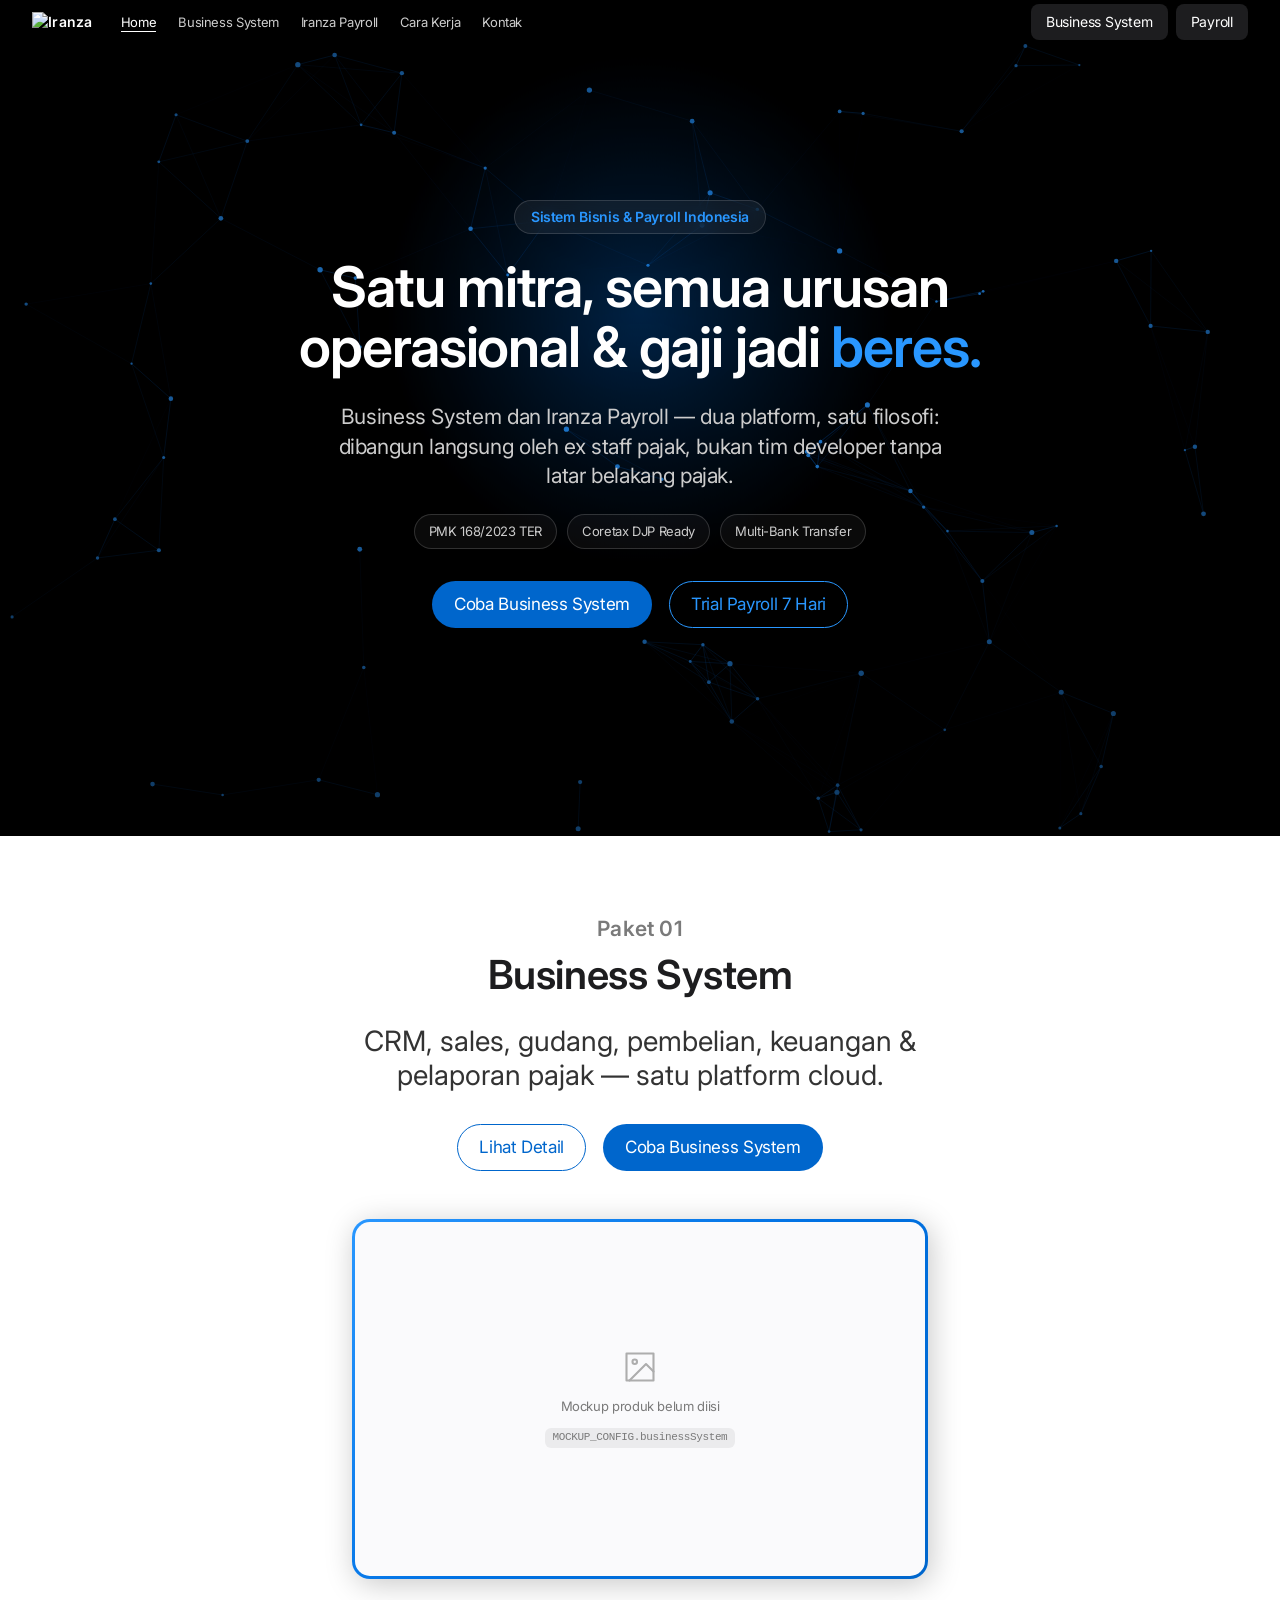
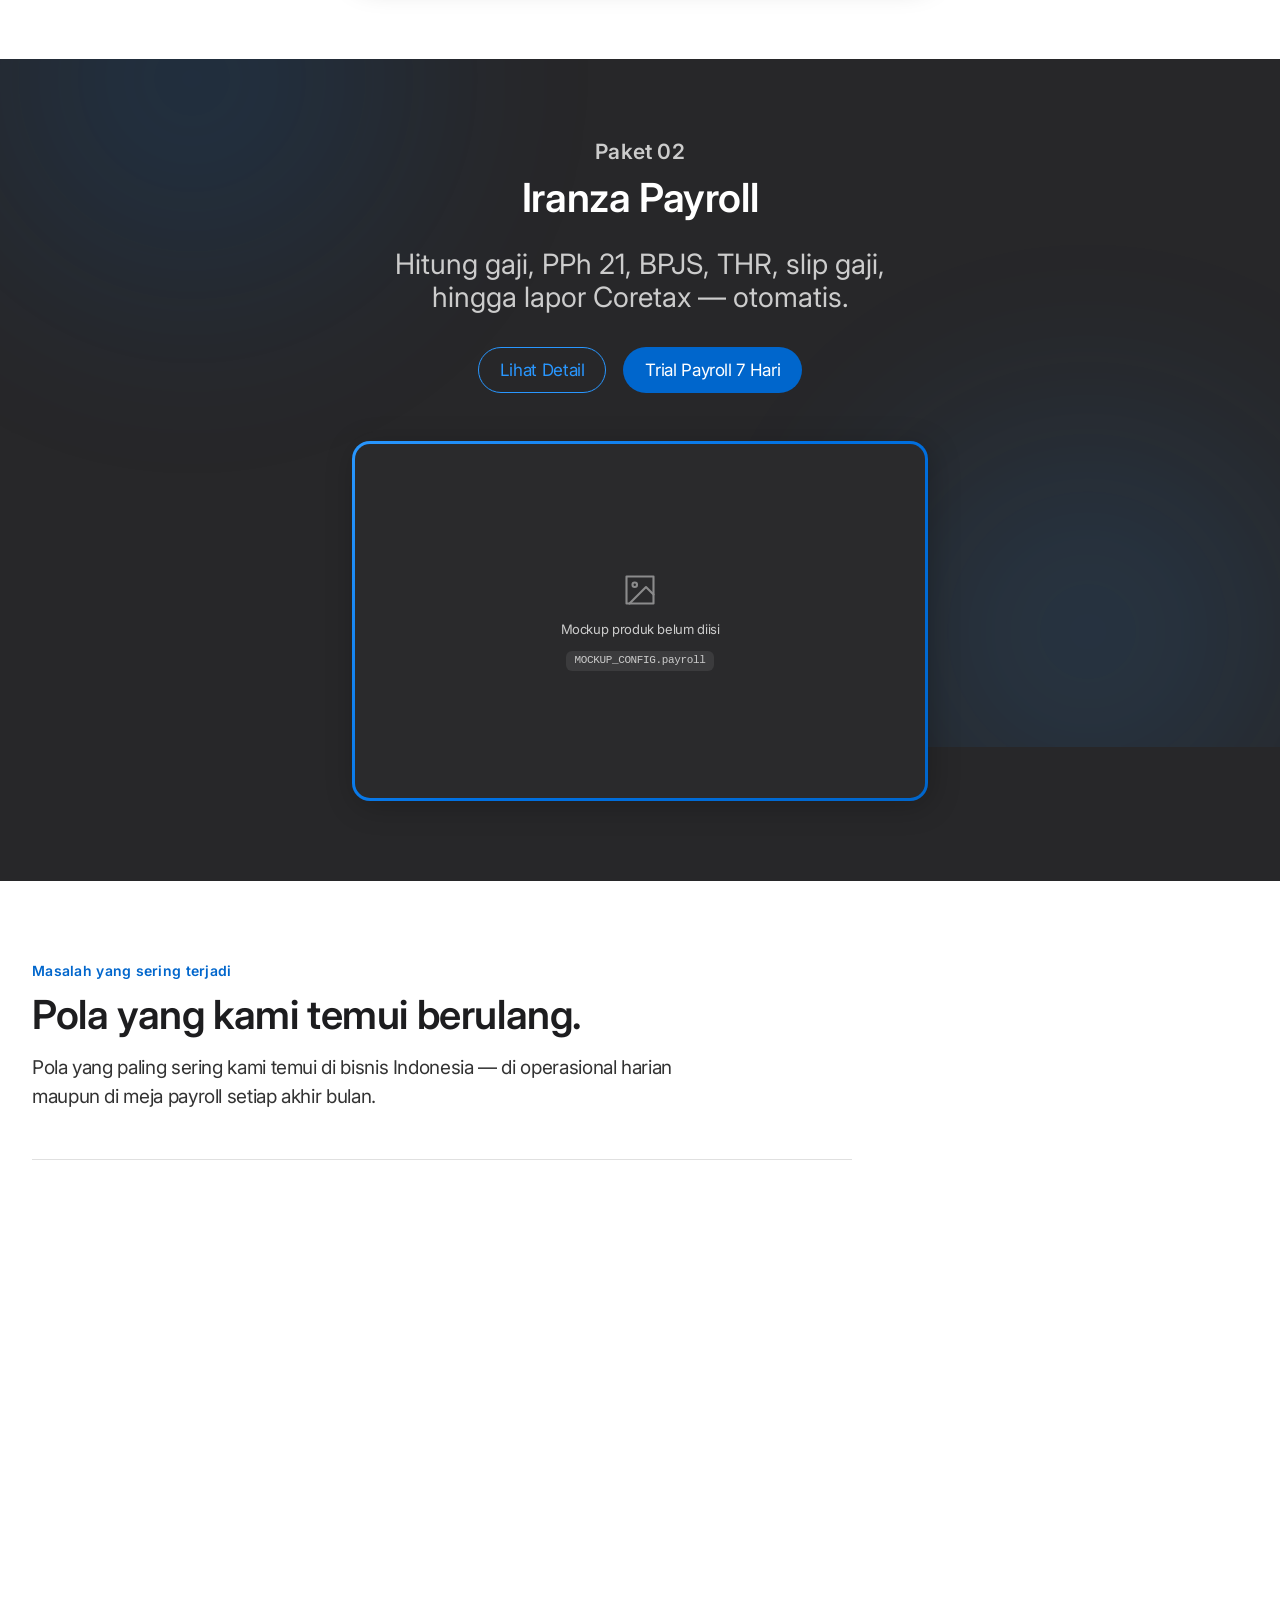
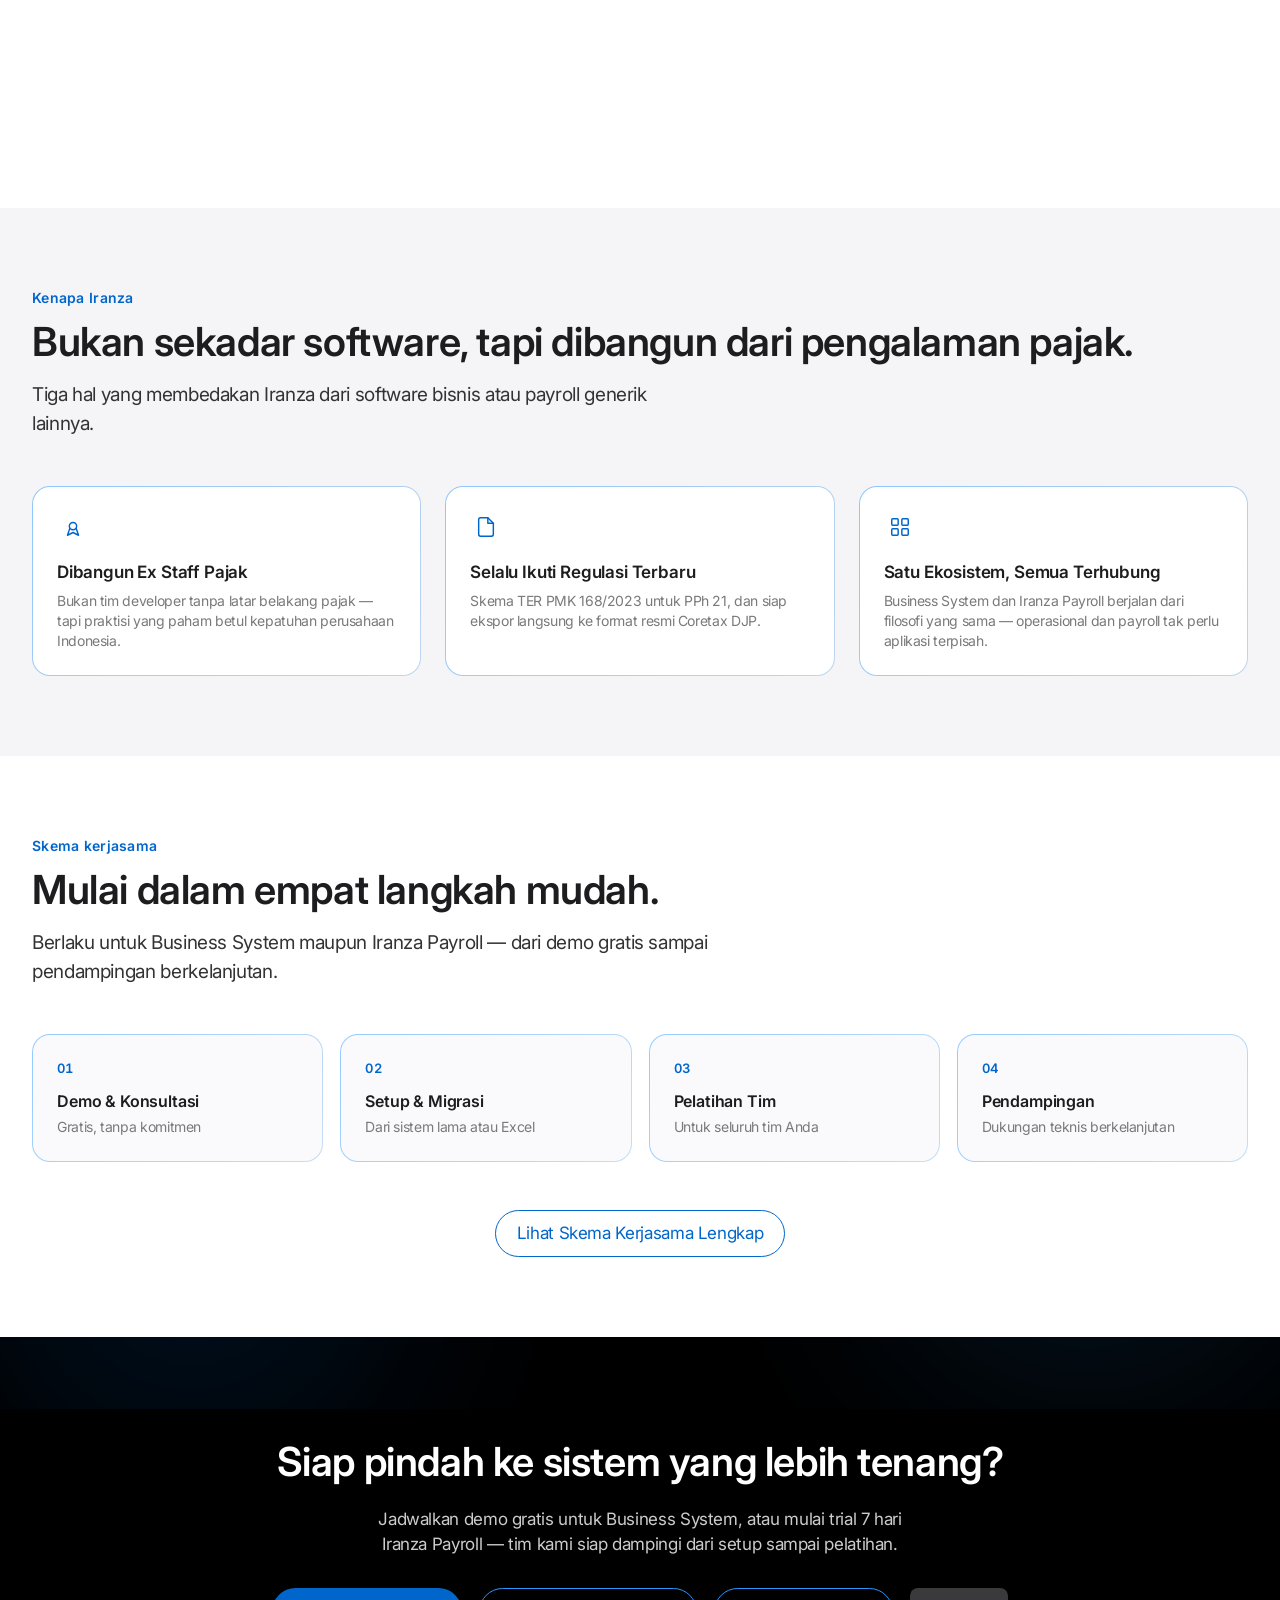
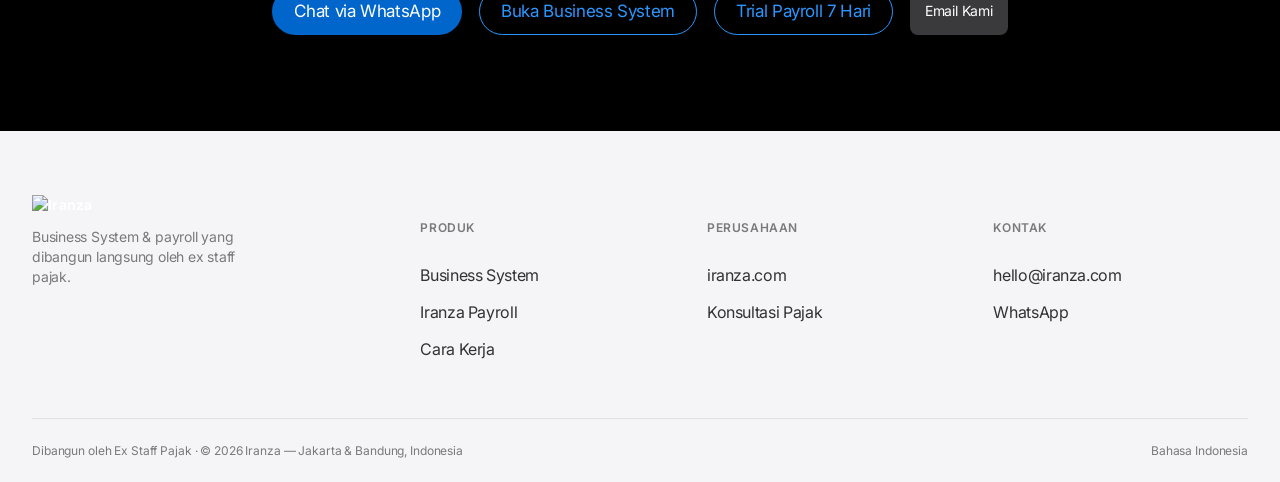
==== commit 8168fe9f: "Update index.html" ====
--- a/index.html
+++ b/index.html
@@ -83,7 +83,7 @@
   <!-- PRODUCT TILE — PAYROLL (dark) -->
   <section class="section-dark product-tile on-dark">
     <div class="mesh-bg" data-parallax="0.1"></div>
-    <canvas class="particles-canvas" data-particles-canvas data-density="20" data-max-count="50"></canvas>
+    <canvas class="particles-canvas" data-particles-canvas data-max-count="50"></canvas>
     <div class="wrap product-tile-inner">
       <span class="tagline" style="color:var(--body-muted); display:block; margin-bottom:var(--sp-sm);">Paket 02</span>
       <h2 class="display-lg">Iranza Payroll</h2>
@@ -161,7 +161,7 @@
   <section class="section-light" style="padding:0;">
     <div class="cta-band">
       <div class="mesh-bg" data-parallax="0.1"></div>
-      <canvas class="particles-canvas" data-particles-canvas data-density="20" data-max-count="55"></canvas>
+      <canvas class="particles-canvas" data-particles-canvas data-max-count="55"></canvas>
       <div class="wrap">
         <h2>Siap pindah ke sistem yang lebih tenang?</h2>
         <p>Jadwalkan demo gratis untuk Business System, atau mulai trial 7 hari Iranza Payroll — tim kami siap dampingi dari setup sampai pelatihan.</p>
--- a/assets/style.css
+++ b/assets/style.css
@@ -0,0 +1,580 @@
+/* =========================================================================
+   TOKENS — derived 1:1 from DESIGN-apple.md
+   Font substitute: Inter (per spec's "Note on Font Substitutes"),
+   tracking nudged -0.01em on display sizes, body line-height tightened.
+   ========================================================================= */
+:root{
+  --primary:#0066cc;
+  --primary-focus:#0071e3;
+  --primary-on-dark:#2997ff;
+  --ink:#1d1d1f;
+  --body:#1d1d1f;
+  --body-on-dark:#ffffff;
+  --body-muted:#cccccc;
+  --ink-muted-80:#333333;
+  --ink-muted-48:#7a7a7a;
+  --divider-soft:#f0f0f0;
+  --hairline:#e0e0e0;
+  --canvas:#ffffff;
+  --canvas-parchment:#f5f5f7;
+  --surface-pearl:#fafafc;
+  --tile-1:#272729;
+  --tile-2:#2a2a2c;
+  --tile-3:#252527;
+  --surface-black:#000000;
+  --chip-translucent:rgba(210,210,215,0.64);
+  --on-primary:#ffffff;
+  --on-dark:#ffffff;
+  --shadow-product:rgba(0,0,0,0.22) 3px 5px 30px 0;
+  --border-gradient-photo:linear-gradient(135deg, #2997ff, #0071e3 50%, #0066cc);
+  --border-gradient-card:linear-gradient(135deg, rgba(41,151,255,0.5), rgba(0,102,204,0.22));
+
+  --sp-xxs:4px; --sp-xs:8px; --sp-sm:12px; --sp-md:17px;
+  --sp-lg:24px; --sp-xl:32px; --sp-xxl:48px; --sp-section:80px;
+}
+*{box-sizing:border-box;}
+html{scroll-behavior:smooth;}
+body{
+  margin:0;
+  background:var(--canvas);
+  color:var(--body);
+  font-family:'Inter',system-ui,-apple-system,BlinkMacSystemFont,"Segoe UI",Roboto,sans-serif;
+  font-weight:400;
+  font-size:17px;
+  line-height:1.44;
+  letter-spacing:-0.36px;
+  -webkit-font-smoothing:antialiased;
+}
+img{max-width:100%; display:block;}
+a{color:inherit; text-decoration:none;}
+.wrap{max-width:1440px; margin:0 auto; padding:0 32px;}
+@media(max-width:640px){.wrap{padding:0 20px;}}
+
+/* ===== TYPE SCALE (1:1 from design tokens) ===== */
+h1,h2,h3,h4{margin:0; font-weight:600; letter-spacing:-0.01em;}
+.hero-display{font-size:clamp(32px,6vw,56px); font-weight:600; line-height:1.07; letter-spacing:-0.02em;}
+.display-lg{font-size:clamp(28px,4.4vw,40px); font-weight:600; line-height:1.1; letter-spacing:-0.01em;}
+.display-md{font-size:clamp(24px,3.4vw,34px); font-weight:600; line-height:1.25; letter-spacing:-0.01em;}
+.lead{font-size:clamp(19px,2.4vw,28px); font-weight:400; line-height:1.2; letter-spacing:0;}
+.lead-airy{font-size:22px; font-weight:300; line-height:1.5;}
+.tagline{font-size:21px; font-weight:600; line-height:1.19; letter-spacing:0.01em;}
+.body-strong{font-size:17px; font-weight:600; line-height:1.3; letter-spacing:-0.36px;}
+.body-txt{font-size:17px; font-weight:400; line-height:1.44; letter-spacing:-0.36px;}
+.dense-link{font-size:16px; font-weight:400; line-height:2.2;}
+.caption{font-size:14px; font-weight:400; line-height:1.43; letter-spacing:-0.22px;}
+.caption-strong{font-size:14px; font-weight:600; line-height:1.29; letter-spacing:-0.22px;}
+.button-large{font-size:18px; font-weight:300; line-height:1;}
+.button-utility{font-size:14px; font-weight:400; line-height:1.29; letter-spacing:-0.22px;}
+.fine-print{font-size:12px; font-weight:400; line-height:1.3; letter-spacing:-0.12px;}
+.micro-legal{font-size:10px; font-weight:400; line-height:1.3;}
+.nav-link{font-size:13px; font-weight:400; line-height:1;}
+
+/* ===== GLOBAL NAV ===== */
+header{
+  position:sticky; top:0; z-index:100; padding-top:0;
+  transition:padding-top .5s cubic-bezier(.16,1,.3,1);
+}
+.global-nav{
+  background:var(--surface-black); height:44px;
+  margin:0 auto; max-width:100%; border-radius:0; box-shadow:none;
+  transition:max-width .5s cubic-bezier(.16,1,.3,1), border-radius .5s cubic-bezier(.16,1,.3,1),
+             box-shadow .5s cubic-bezier(.16,1,.3,1), background-color .5s ease;
+}
+.global-nav-inner{display:flex; align-items:center; height:44px; gap:28px;}
+.wordmark{font-size:14px; font-weight:600; letter-spacing:0.02em; color:var(--on-dark); flex-shrink:0; display:flex; align-items:center;}
+.wordmark img{height:20px; width:auto; display:block;}
+.nav-links{display:flex; gap:22px; flex:1;}
+.nav-links a{color:var(--body-muted); white-space:nowrap;}
+.nav-links a:hover{color:var(--on-dark);}
+.nav-cta{display:flex; gap:8px; flex-shrink:0;}
+.navtoggle{
+  display:none; background:transparent; color:var(--on-dark); border:none;
+  width:32px; height:32px; font-size:16px; cursor:pointer;
+}
+
+/* ----- floating pill state, triggered by JS once the page is scrolled ----- */
+header.is-scrolled{padding-top:12px;}
+header.is-scrolled .global-nav{
+  max-width:min(920px, calc(100% - 32px));
+  border-radius:9999px;
+  background:rgba(20,20,22,0.72);
+  -webkit-backdrop-filter:blur(20px) saturate(180%);
+  backdrop-filter:blur(20px) saturate(180%);
+  box-shadow:0 10px 30px rgba(0,0,0,0.35), 0 0 0 1px rgba(255,255,255,0.08);
+}
+header.is-scrolled .global-nav-inner{padding:0 var(--sp-lg);}
+@media(max-width:640px){header.is-scrolled .global-nav-inner{padding:0 var(--sp-md);}}
+
+@media(max-width:833px){
+  .nav-links{
+    position:fixed; top:44px; left:0; right:0; background:var(--surface-black);
+    flex-direction:column; align-items:flex-start; padding:20px;
+    gap:16px; transform:translateY(-130%); opacity:0; pointer-events:none;
+    transition:all .2s ease; z-index:50;
+  }
+  .nav-links.open{transform:translateY(0); opacity:1; pointer-events:auto;}
+  .nav-links a{font-size:15px;}
+  .navtoggle{display:block;}
+  .nav-cta a:first-child{display:none;}
+  header.is-scrolled .nav-links{top:56px;}
+  header.is-scrolled .nav-links.open{
+    left:16px; right:16px; border-radius:20px;
+    background:rgba(20,20,22,0.92); -webkit-backdrop-filter:blur(20px); backdrop-filter:blur(20px);
+  }
+}
+
+/* ===== BUTTONS ===== */
+.btn-primary{
+  display:inline-flex; align-items:center; justify-content:center; gap:8px; cursor:pointer;
+  font-family:inherit; font-size:17px; font-weight:400; letter-spacing:-0.36px;
+  border-radius:9999px; padding:11px 22px; border:none;
+  background:var(--primary); color:var(--on-primary); transition:transform .12s ease;
+  white-space:nowrap;
+}
+.btn-primary:active{transform:scale(0.95);}
+.btn-secondary-pill{
+  display:inline-flex; align-items:center; justify-content:center; gap:8px; cursor:pointer;
+  font-family:inherit; font-size:17px; font-weight:400; letter-spacing:-0.36px;
+  border-radius:9999px; padding:10px 21px; border:1px solid var(--primary);
+  background:transparent; color:var(--primary); transition:transform .12s ease;
+  white-space:nowrap;
+}
+.btn-secondary-pill:active{transform:scale(0.95);}
+.on-dark .btn-secondary-pill{border-color:var(--primary-on-dark); color:var(--primary-on-dark);}
+.btn-dark-utility{
+  display:inline-flex; align-items:center; justify-content:center; cursor:pointer;
+  font-family:inherit; font-size:14px; font-weight:400; letter-spacing:-0.22px;
+  border-radius:8px; padding:8px 15px; border:none;
+  background:var(--ink); color:var(--on-dark); transition:transform .12s ease;
+  white-space:nowrap;
+}
+.btn-dark-utility:active{transform:scale(0.95);}
+.btn-store-hero{
+  display:inline-flex; align-items:center; justify-content:center; gap:8px; cursor:pointer;
+  font-family:inherit; font-size:18px; font-weight:300; border-radius:9999px;
+  padding:14px 28px; border:none; background:var(--primary); color:var(--on-primary);
+  transition:transform .12s ease; white-space:nowrap;
+}
+.btn-store-hero:active{transform:scale(0.95);}
+.text-link{color:var(--primary); font-size:17px; font-weight:400;}
+.on-dark .text-link{color:var(--primary-on-dark);}
+
+/* ===== SECTIONS ===== */
+section{padding:var(--sp-section) 0;}
+@media(max-width:734px){section{padding:48px 0;}}
+.section-light{background:var(--canvas); color:var(--ink);}
+.section-parchment{background:var(--canvas-parchment); color:var(--ink);}
+.section-dark{background:var(--tile-1); color:var(--on-dark);}
+.section-dark2{background:var(--tile-2); color:var(--on-dark);}
+.eyebrow{font-size:14px; font-weight:600; letter-spacing:0.02em; color:var(--primary); margin-bottom:var(--sp-sm); display:block;}
+.on-dark .eyebrow{color:var(--primary-on-dark);}
+.section-intro{max-width:680px; font-size:19px; font-weight:400; line-height:1.5; margin:var(--sp-md) 0 var(--sp-xxl); color:var(--ink-muted-80);}
+.on-dark .section-intro{color:var(--body-muted);}
+.section-intro strong{font-weight:600; color:inherit;}
+.subhead{font-size:14px; font-weight:600; letter-spacing:0.02em; text-transform:uppercase; color:var(--ink-muted-48); display:block; margin:var(--sp-xxl) 0 var(--sp-lg);}
+.on-dark .subhead{color:var(--body-muted);}
+
+/* ===== HERO ===== */
+.hero-band{
+  padding:120px 0 140px; text-align:center; position:relative; overflow:hidden;
+  background:var(--surface-black); color:var(--on-dark); min-height:88vh;
+  display:flex; align-items:center;
+}
+.particles-canvas{position:absolute; inset:0; z-index:0; width:100%; height:100%; pointer-events:none; display:block;}
+.particles-band{
+  position:absolute; top:0; left:0; right:0; height:620px; max-height:70vh; z-index:0; overflow:hidden; pointer-events:none;
+  -webkit-mask-image:linear-gradient(to bottom, #000 0%, #000 50%, transparent 100%);
+  mask-image:linear-gradient(to bottom, #000 0%, #000 50%, transparent 100%);
+}
+.particles-band .particles-canvas{position:absolute; inset:0;}
+.hero-band::after{
+  content:""; position:absolute; inset:0; z-index:1; pointer-events:none;
+  background:radial-gradient(ellipse 60% 50% at 50% 38%, rgba(0,0,0,0) 0%, rgba(0,0,0,0.55) 100%);
+}
+.hero-band .wrap{position:relative; z-index:2; width:100%;}
+.hero-glow-wrap{position:absolute; inset:0; z-index:1; pointer-events:none; will-change:transform;}
+.hero-glow{
+  position:absolute; top:30%; left:50%; width:520px; height:520px;
+  transform:translate(-50%,-50%); border-radius:50%; pointer-events:none;
+  background:radial-gradient(circle, rgba(0,102,204,0.35) 0%, rgba(0,102,204,0) 70%);
+  animation:glow-pulse 6s ease-in-out infinite;
+}
+@keyframes glow-pulse{
+  0%,100%{opacity:0.6; transform:translate(-50%,-50%) scale(1);}
+  50%{opacity:1; transform:translate(-50%,-50%) scale(1.15);}
+}
+@keyframes hero-rise{
+  from{opacity:0; transform:translateY(22px);}
+  to{opacity:1; transform:translateY(0);}
+}
+.hero-mast > *{opacity:0; animation:hero-rise .8s cubic-bezier(.16,1,.3,1) forwards;}
+.hero-mast .eyebrow-chip{animation-delay:.05s;}
+.hero-mast h1{animation-delay:.15s;}
+.hero-mast .hero-tagline{animation-delay:.28s;}
+.hero-mast .hero-badges{animation-delay:.4s;}
+.hero-mast .hero-cta-row{animation-delay:.52s;}
+.hero-mast{max-width:760px; margin:0 auto var(--sp-xl);}
+.eyebrow-chip{
+  display:inline-block; font-size:14px; font-weight:600; color:var(--primary-on-dark);
+  margin-bottom:var(--sp-lg); padding:6px 16px; border-radius:9999px; background:rgba(255,255,255,0.06);
+  border:1px solid rgba(255,255,255,0.14); backdrop-filter:blur(8px);
+}
+.hero-band h1{margin:0 0 var(--sp-lg); color:var(--on-dark);}
+.hero-band h1 .accent{color:var(--primary-on-dark);}
+.hero-tagline{font-size:21px; font-weight:400; line-height:1.4; color:var(--body-muted); max-width:640px; margin:0 auto var(--sp-lg);}
+.hero-badges{display:flex; gap:10px; flex-wrap:wrap; justify-content:center; margin-bottom:var(--sp-xl);}
+.badge-chip{
+  border:1px solid rgba(255,255,255,0.16); color:var(--body-muted); font-size:13px; font-weight:400;
+  padding:7px 14px; border-radius:9999px; background:rgba(255,255,255,0.04);
+}
+.hero-cta-row{display:flex; gap:var(--sp-md); justify-content:center; flex-wrap:wrap;}
+.hero-cta-row .btn-secondary-pill{border-color:var(--primary-on-dark); color:var(--primary-on-dark);}
+@media(max-width:640px){.hero-band{padding:96px 0 100px; min-height:auto;}}
+
+/* ===== PRODUCT TILES ===== */
+.product-tile{padding:var(--sp-section) 0; text-align:center;}
+@media(max-width:734px){.product-tile{padding:48px 0;}}
+.product-tile-inner{max-width:640px; margin:0 auto;}
+.product-tile h2{margin-bottom:var(--sp-sm);}
+.product-tile .lead{color:var(--ink-muted-80); margin-bottom:var(--sp-xl); max-width:560px; margin-left:auto; margin-right:auto;}
+.on-dark.product-tile .lead{color:var(--body-muted);}
+.tile-cta-row{display:flex; gap:var(--sp-md); justify-content:center; flex-wrap:wrap; margin-bottom:var(--sp-xxl);}
+.product-render{
+  border-radius:18px; overflow:hidden; box-shadow:var(--shadow-product); max-width:820px; margin:0 auto;
+  aspect-ratio:16/10; position:relative; border:3px solid transparent;
+  background-image:linear-gradient(var(--surface-pearl), var(--surface-pearl)), var(--border-gradient-photo);
+  background-origin:border-box; background-clip:padding-box, border-box;
+  transition:transform .4s cubic-bezier(.16,1,.3,1);
+}
+.on-dark .product-render{
+  background-image:linear-gradient(var(--tile-2), var(--tile-2)), var(--border-gradient-photo);
+}
+.product-render:hover{transform:translateY(-6px);}
+.product-render img{width:100%; height:100%; object-fit:contain; object-position:center; display:block;}
+.product-render .ph{
+  width:100%; height:100%; display:flex; flex-direction:column; align-items:center; justify-content:center;
+  gap:12px; color:var(--ink-muted-48); text-align:center; padding:40px;
+}
+.on-dark .product-render .ph{color:var(--body-muted);}
+.product-render .ph svg{width:36px; height:36px; stroke:currentColor; opacity:0.6;}
+.product-render .ph span{font-size:13px; max-width:280px; line-height:1.5;}
+.product-render .ph code{font-size:11px; background:rgba(0,0,0,0.06); padding:2px 8px; border-radius:6px;}
+.on-dark .product-render .ph code{background:rgba(255,255,255,0.08);}
+
+/* ===== ROW LIST (masalah umum) ===== */
+.row-list{border-top:1px solid var(--hairline); max-width:820px;}
+.row-item{
+  display:flex; align-items:flex-start; gap:var(--sp-lg); padding:var(--sp-lg) 0;
+  border-bottom:1px solid var(--hairline);
+}
+.row-item .ic{
+  width:40px; height:40px; border-radius:9999px; background:var(--surface-pearl); flex-shrink:0;
+  display:flex; align-items:center; justify-content:center; border:1px solid var(--divider-soft);
+}
+.row-item .ic svg{width:18px; height:18px; stroke:var(--primary); fill:none;}
+.row-item p{margin:0; font-size:17px; font-weight:400; color:var(--ink-muted-80); flex:1; padding-top:8px;}
+
+/* ===== STORE UTILITY CARD GRID ===== */
+.card-grid{display:grid; grid-template-columns:repeat(4,1fr); gap:var(--sp-lg);}
+@media(max-width:1023px){.card-grid{grid-template-columns:repeat(2,1fr);}}
+@media(max-width:520px){.card-grid{grid-template-columns:1fr;}}
+.card-grid.cols-3{grid-template-columns:repeat(3,1fr);}
+@media(max-width:1023px){.card-grid.cols-3{grid-template-columns:repeat(2,1fr);}}
+@media(max-width:520px){.card-grid.cols-3{grid-template-columns:1fr;}}
+.util-card{
+  border:1px solid transparent; border-radius:18px; padding:var(--sp-lg);
+  background-image:linear-gradient(var(--canvas), var(--canvas)), var(--border-gradient-card);
+  background-origin:border-box; background-clip:padding-box, border-box;
+  transition:transform .3s cubic-bezier(.16,1,.3,1), box-shadow .3s ease;
+}
+.util-card:hover{transform:translateY(-4px); box-shadow:0 12px 32px rgba(0,0,0,0.08);}
+.on-dark .util-card:hover{box-shadow:0 12px 32px rgba(0,0,0,0.35);}
+.on-dark .util-card{
+  background-image:linear-gradient(var(--tile-2), var(--tile-2)), var(--border-gradient-card);
+}
+.util-card .ic{width:32px; height:32px; margin-bottom:var(--sp-md); display:flex; align-items:center; justify-content:center;}
+.util-card .ic svg{width:22px; height:22px; stroke:var(--primary); fill:none;}
+.on-dark .util-card .ic svg{stroke:var(--primary-on-dark);}
+.util-card h4{font-size:17px; font-weight:600; margin-bottom:6px; letter-spacing:-0.01em;}
+.util-card p{font-size:14px; color:var(--ink-muted-48); margin:0; line-height:1.43;}
+.on-dark .util-card p{color:var(--body-muted);}
+.util-card .cat{font-size:12px; font-weight:600; letter-spacing:0.05em; text-transform:uppercase; color:var(--primary); margin-bottom:var(--sp-sm); display:block;}
+.on-dark .util-card .cat{color:var(--primary-on-dark);}
+.util-card.next .cat{color:var(--ink-muted-48);}
+
+/* ===== GALLERY ===== */
+.gallery-grid{display:grid; grid-template-columns:repeat(2,1fr); gap:var(--sp-md);}
+@media(max-width:560px){.gallery-grid{grid-template-columns:1fr;}}
+.gallery-tile{
+  aspect-ratio:16/10; position:relative; overflow:hidden; border-radius:18px; border:3px solid transparent;
+  background-image:linear-gradient(var(--surface-pearl), var(--surface-pearl)), var(--border-gradient-photo);
+  background-origin:border-box; background-clip:padding-box, border-box;
+}
+.on-dark .gallery-tile{
+  background-image:linear-gradient(var(--tile-2), var(--tile-2)), var(--border-gradient-photo);
+}
+.gallery-tile img{width:100%; height:100%; object-fit:contain; object-position:center;}
+.gallery-tile .ph{
+  width:100%; height:100%; display:flex; flex-direction:column; align-items:center; justify-content:center;
+  gap:10px; color:var(--ink-muted-48); font-size:12px; text-align:center; padding:20px;
+}
+.on-dark .gallery-tile .ph{color:var(--body-muted);}
+.gallery-tile .ph svg{width:26px; height:26px; stroke:currentColor; opacity:0.7;}
+.gallery-tile .cap{
+  position:absolute; left:0; right:0; bottom:0; background:rgba(255,255,255,0.85); backdrop-filter:blur(12px);
+  color:var(--ink-muted-80); font-size:12px; padding:8px 14px; border-top:1px solid var(--hairline);
+}
+.on-dark .gallery-tile .cap{background:rgba(0,0,0,0.55); color:var(--body-muted); border-top-color:rgba(255,255,255,0.08);}
+
+/* ===== FLOW (real sequential steps only) ===== */
+.flow{display:grid; grid-template-columns:repeat(4,1fr); gap:var(--sp-md);}
+.flow.flow-5{grid-template-columns:repeat(5,1fr);}
+@media(max-width:1023px){.flow,.flow.flow-5{grid-template-columns:repeat(2,1fr);}}
+@media(max-width:520px){.flow,.flow.flow-5{grid-template-columns:1fr;}}
+.flow-step{
+  border-radius:18px; padding:var(--sp-lg); border:1px solid transparent;
+  background-image:linear-gradient(var(--surface-pearl), var(--surface-pearl)), var(--border-gradient-card);
+  background-origin:border-box; background-clip:padding-box, border-box;
+}
+.on-dark .flow-step{
+  background-image:linear-gradient(var(--tile-2), var(--tile-2)), var(--border-gradient-card);
+}
+.flow-step .n{
+  font-size:13px; font-weight:600; color:var(--primary); margin-bottom:var(--sp-sm);
+  font-variant-numeric:tabular-nums; letter-spacing:0.02em;
+}
+.on-dark .flow-step .n{color:var(--primary-on-dark);}
+.flow-step h4{font-size:16px; font-weight:600; margin-bottom:4px; letter-spacing:-0.01em;}
+.flow-step p{font-size:14px; color:var(--ink-muted-48); margin:0;}
+.on-dark .flow-step p{color:var(--body-muted);}
+
+/* ===== STAT CALLOUT ===== */
+.stat-callout{
+  display:flex; align-items:center; gap:var(--sp-xxl); flex-wrap:wrap;
+  padding:var(--sp-xxl) 0; border-top:1px solid rgba(255,255,255,0.12); border-bottom:1px solid rgba(255,255,255,0.12);
+}
+.stat-callout .num{font-size:clamp(48px,7vw,80px); font-weight:600; color:var(--on-dark); line-height:1; letter-spacing:-0.02em;}
+.stat-callout .txt h3{font-size:21px; font-weight:600; margin-bottom:8px;}
+.stat-callout .txt p{margin:0; font-size:16px; color:var(--body-muted); max-width:460px;}
+
+.reg-list{display:grid; grid-template-columns:1fr 1fr; gap:var(--sp-md); margin-top:var(--sp-lg);}
+@media(max-width:640px){.reg-list{grid-template-columns:1fr;}}
+.reg-row{background:var(--tile-2); border-radius:14px; padding:var(--sp-md) var(--sp-lg);}
+.reg-row b{display:block; font-size:14px; color:var(--on-dark); margin-bottom:2px; font-weight:600;}
+.reg-row span{font-size:13px; color:var(--body-muted);}
+
+/* ===== DATA TABLE ===== */
+.data-table{width:100%; border-collapse:collapse; margin-top:var(--sp-md); font-size:15px;}
+.data-table th{
+  background:transparent; color:var(--ink-muted-48); font-size:12px; font-weight:600;
+  letter-spacing:0.04em; text-transform:uppercase; padding:14px 16px; text-align:left; border-bottom:1px solid var(--hairline);
+}
+.data-table td{padding:16px; border-bottom:1px solid var(--hairline); vertical-align:top; color:var(--ink-muted-80); font-weight:400;}
+.data-table td.win{color:var(--primary); font-weight:600; border-left:2px solid var(--primary); padding-left:14px;}
+@media(max-width:680px){
+  .data-table thead{display:none;}
+  .data-table, .data-table tbody, .data-table tr, .data-table td{display:block; width:100%;}
+  .data-table tr{border-bottom:1px solid var(--hairline); padding:14px 0;}
+  .data-table td{border:none; padding:4px 0;}
+  .data-table td.win{border-left:none; border-top:1px solid var(--divider-soft); padding-top:8px; margin-top:6px;}
+  .data-table td:first-child{font-weight:600; color:var(--ink); font-size:13px;}
+}
+/* dark-mode overrides — table was invisible on dark sections without these */
+.on-dark .data-table th{color:var(--body-muted); border-bottom-color:rgba(255,255,255,0.16);}
+.on-dark .data-table td{color:var(--body-muted); border-bottom-color:rgba(255,255,255,0.12);}
+.on-dark .data-table td.win{color:var(--primary-on-dark); border-left-color:var(--primary-on-dark);}
+@media(max-width:680px){
+  .on-dark .data-table tr{border-bottom-color:rgba(255,255,255,0.12);}
+  .on-dark .data-table td.win{border-top-color:rgba(255,255,255,0.12);}
+  .on-dark .data-table td:first-child{color:var(--on-dark);}
+}
+
+/* ===== TRIAL / PRE-FOOTER CARD (Pearl surface) ===== */
+.trial-panel{
+  background:var(--surface-pearl); border:1px solid var(--divider-soft); border-radius:18px; padding:var(--sp-xxl); display:grid;
+  grid-template-columns:1fr auto; gap:var(--sp-xxl); align-items:center;
+}
+@media(max-width:760px){.trial-panel{grid-template-columns:1fr; text-align:left; padding:var(--sp-xl);}}
+.trial-panel h3{font-size:26px; font-weight:600; margin-bottom:var(--sp-sm); letter-spacing:-0.01em;}
+.trial-panel ul{margin:var(--sp-md) 0 0; padding-left:18px; color:var(--ink-muted-80); font-size:15px;}
+.trial-panel ul li{margin-bottom:6px;}
+
+/* ===== PRICING TIERS ===== */
+.pricing-grid{display:grid; grid-template-columns:repeat(3,1fr); gap:var(--sp-md); margin-top:var(--sp-md);}
+@media(max-width:820px){.pricing-grid{grid-template-columns:1fr;}}
+.pricing-tier{
+  border:1px solid transparent; border-radius:18px; padding:var(--sp-xl); display:flex; flex-direction:column; gap:var(--sp-sm); position:relative;
+  background-image:linear-gradient(var(--canvas), var(--canvas)), var(--border-gradient-card);
+  background-origin:border-box; background-clip:padding-box, border-box;
+}
+.pricing-tier.featured{
+  border-width:2px;
+  background-image:linear-gradient(var(--canvas), var(--canvas)), var(--border-gradient-photo);
+}
+.pricing-tier.featured::before{
+  content:"PALING POPULER"; display:block; font-size:11px; font-weight:600; letter-spacing:0.05em;
+  color:var(--primary); margin-bottom:var(--sp-xs);
+}
+.pricing-tier .tier-name{font-weight:600; font-size:21px; letter-spacing:-0.01em; color:var(--ink);}
+.pricing-tier p{font-size:15px; margin:0; color:var(--ink-muted-48);}
+
+/* ===== ENVIRONMENT QUOTE CARD (final CTA) ===== */
+.cta-band{
+  background:var(--surface-black); padding:96px 0; text-align:center; border-radius:0;
+}
+.cta-band h2{color:var(--on-dark); font-size:clamp(28px,4.5vw,40px); margin:0 auto var(--sp-md); max-width:760px;}
+.cta-band p{color:var(--body-muted); max-width:560px; margin:0 auto var(--sp-xl); font-size:17px; font-weight:400;}
+.cta-row{display:flex; gap:var(--sp-md); justify-content:center; flex-wrap:wrap;}
+
+/* ===== FOOTER ===== */
+footer{background:var(--canvas-parchment); padding:64px 0 var(--sp-lg); color:var(--ink-muted-80);}
+.foot-grid{display:grid; grid-template-columns:1.4fr repeat(3,1fr); gap:var(--sp-xl); padding-bottom:var(--sp-xxl);}
+@media(max-width:820px){.foot-grid{grid-template-columns:1fr 1fr;}}
+@media(max-width:520px){.foot-grid{grid-template-columns:1fr;}}
+.foot-col h5{font-size:12px; letter-spacing:0.05em; text-transform:uppercase; color:var(--ink-muted-48); margin-bottom:var(--sp-md); font-weight:600;}
+.foot-col a{display:block; color:var(--ink-muted-80); margin-bottom:2px;}
+.foot-col a:hover{color:var(--primary);}
+.foot-bottom{
+  display:flex; justify-content:space-between; align-items:center; gap:16px; flex-wrap:wrap;
+  padding-top:var(--sp-lg); border-top:1px solid var(--hairline);
+}
+.foot-bottom .fine-print{color:var(--ink-muted-48);}
+
+/* ===== REVEAL ===== */
+.reveal{opacity:0; transform:translateY(16px); transition:opacity .5s ease, transform .5s ease;}
+.reveal.in{opacity:1; transform:none;}
+
+/* ===== PRELOADER ===== */
+#preloader{
+  position:fixed; inset:0; z-index:9999; background:var(--surface-black);
+  display:flex; align-items:center; justify-content:center; flex-direction:column; gap:18px;
+  transition:opacity .5s ease, visibility .5s ease;
+}
+#preloader.hide{opacity:0; visibility:hidden; pointer-events:none;}
+.preloader-mark{
+  font-size:15px; font-weight:600; letter-spacing:0.14em; color:var(--on-dark); opacity:0.92;
+}
+.preloader-bar{width:120px; height:2px; border-radius:2px; background:rgba(255,255,255,0.12); overflow:hidden;}
+.preloader-bar::after{
+  content:""; display:block; height:100%; width:40%; border-radius:2px;
+  background:linear-gradient(90deg, var(--primary-on-dark), var(--primary));
+  animation:preloader-slide 1.1s ease-in-out infinite;
+}
+@keyframes preloader-slide{
+  0%{transform:translateX(-100%);}
+  100%{transform:translateX(340%);}
+}
+body.loading{overflow:hidden;}
+@media (prefers-reduced-motion: reduce){
+  .preloader-bar::after{animation:none; width:100%;}
+}
+
+/* ===== SCROLL PROGRESS BAR ===== */
+#scroll-progress{
+  position:fixed; top:0; left:0; height:2.5px; width:0%; z-index:200;
+  background:linear-gradient(90deg, var(--primary-on-dark), var(--primary));
+  transition:width .08s linear;
+}
+
+/* ===== TILT / SPOTLIGHT CARDS (micro-interaction) ===== */
+.tilt-card{position:relative; overflow:hidden;}
+.tilt-card::before{
+  content:""; position:absolute; inset:0; z-index:0; opacity:0; pointer-events:none;
+  background:radial-gradient(220px circle at var(--mx,50%) var(--my,50%), rgba(0,102,204,0.14), transparent 70%);
+  transition:opacity .35s ease;
+}
+.on-dark .tilt-card::before{
+  background:radial-gradient(220px circle at var(--mx,50%) var(--my,50%), rgba(41,151,255,0.16), transparent 70%);
+}
+.tilt-card:hover::before{opacity:1;}
+.tilt-card > *{position:relative; z-index:1;}
+
+/* ===== BUTTON RIPPLE (micro-interaction) ===== */
+.btn-primary,.btn-secondary-pill,.btn-store-hero,.btn-dark-utility{position:relative; overflow:hidden;}
+.ripple{
+  position:absolute; border-radius:50%; transform:scale(0); pointer-events:none;
+  background:rgba(255,255,255,0.55); animation:ripple-anim .6s ease-out forwards;
+}
+.btn-secondary-pill .ripple{background:rgba(0,102,204,0.28);}
+@keyframes ripple-anim{ to{transform:scale(2.6); opacity:0;} }
+
+/* ===== FLOW STEP HOVER ===== */
+.flow-step{transition:transform .3s cubic-bezier(.16,1,.3,1), box-shadow .3s ease;}
+.flow-step:hover{transform:translateY(-4px); box-shadow:0 12px 28px rgba(0,0,0,0.08);}
+.on-dark .flow-step:hover{box-shadow:0 12px 28px rgba(0,0,0,0.35);}
+
+/* ===== GALLERY / PRICING / REG-ROW HOVER ===== */
+.gallery-tile{transition:transform .35s cubic-bezier(.16,1,.3,1), box-shadow .35s ease;}
+.gallery-tile:hover{transform:translateY(-4px); box-shadow:0 14px 30px rgba(0,0,0,0.1);}
+.pricing-tier{transition:transform .3s cubic-bezier(.16,1,.3,1), box-shadow .3s ease;}
+.pricing-tier:hover{transform:translateY(-5px); box-shadow:0 16px 34px rgba(0,0,0,0.1);}
+.reg-row{transition:transform .3s ease, background .3s ease;}
+.reg-row:hover{transform:translateY(-3px); background:var(--tile-3);}
+.nav-links a{position:relative;}
+.nav-links a::after{
+  content:""; position:absolute; left:0; bottom:-3px; width:0; height:1px; background:var(--on-dark);
+  transition:width .25s ease;
+}
+.nav-links a:hover::after{width:100%;}
+.nav-links a.active::after{width:100%;}
+.nav-links a.active{color:var(--on-dark);}
+
+/* ===== PAGE HERO (compact banner for sub-pages) ===== */
+.page-hero{
+  padding:76px 0 64px; text-align:center; position:relative; overflow:hidden;
+  background:var(--surface-black); color:var(--on-dark); isolation:isolate;
+}
+.page-hero .wrap{position:relative; z-index:2;}
+.page-hero .breadcrumb{
+  display:flex; gap:8px; justify-content:center; align-items:center; font-size:13px;
+  color:var(--body-muted); margin-bottom:var(--sp-lg);
+}
+.page-hero .breadcrumb a{color:var(--body-muted);}
+.page-hero .breadcrumb a:hover{color:var(--on-dark);}
+.page-hero h1{color:var(--on-dark); margin-bottom:var(--sp-md);}
+.page-hero p{color:var(--body-muted); max-width:600px; margin:0 auto var(--sp-lg); font-size:19px;}
+.page-hero .tile-cta-row{margin-bottom:0;}
+@media(max-width:640px){.page-hero{padding:56px 0 44px;}}
+
+/* ===== ANIMATED MESH BACKGROUND (dark sections) ===== */
+.section-dark, .section-dark2, .cta-band{position:relative; overflow:hidden; isolation:isolate;}
+.mesh-bg{position:absolute; inset:0; z-index:0; pointer-events:none; overflow:hidden; will-change:transform;}
+.mesh-bg::before, .mesh-bg::after{
+  content:""; position:absolute; width:60vw; height:60vw; max-width:640px; max-height:640px;
+  border-radius:50%; filter:blur(90px); opacity:0.22;
+}
+.mesh-bg::before{
+  top:-20%; left:-10%; background:radial-gradient(circle, rgba(0,102,204,0.9), transparent 70%);
+  animation:mesh-drift-a 16s ease-in-out infinite;
+}
+.mesh-bg::after{
+  bottom:-25%; right:-10%; background:radial-gradient(circle, rgba(41,151,255,0.75), transparent 70%);
+  animation:mesh-drift-b 20s ease-in-out infinite;
+}
+@keyframes mesh-drift-a{
+  0%,100%{transform:translate(0,0) scale(1);}
+  50%{transform:translate(6%,8%) scale(1.15);}
+}
+@keyframes mesh-drift-b{
+  0%,100%{transform:translate(0,0) scale(1);}
+  50%{transform:translate(-6%,-6%) scale(1.1);}
+}
+.section-dark > .wrap, .section-dark2 > .wrap, .cta-band > .wrap{position:relative; z-index:1;}
+
+/* ===== FLOATING WHATSAPP BUTTON ===== */
+.float-wa{
+  position:fixed; right:20px; bottom:20px; z-index:150; width:56px; height:56px; border-radius:50%;
+  background:#25D366; display:flex; align-items:center; justify-content:center; box-shadow:0 8px 24px rgba(0,0,0,0.25);
+  transition:transform .2s ease; opacity:0; transform:translateY(12px) scale(0.9); pointer-events:none;
+}
+.float-wa.show{opacity:1; transform:translateY(0) scale(1); pointer-events:auto;}
+.float-wa:hover{transform:scale(1.08);}
+.float-wa svg{width:26px; height:26px; fill:#fff;}
+.float-wa .ring{
+  position:absolute; inset:-6px; border-radius:50%; border:2px solid rgba(37,211,102,0.55);
+  animation:wa-pulse 2.2s ease-out infinite;
+}
+@keyframes wa-pulse{
+  0%{transform:scale(0.9); opacity:0.9;}
+  100%{transform:scale(1.6); opacity:0;}
+}
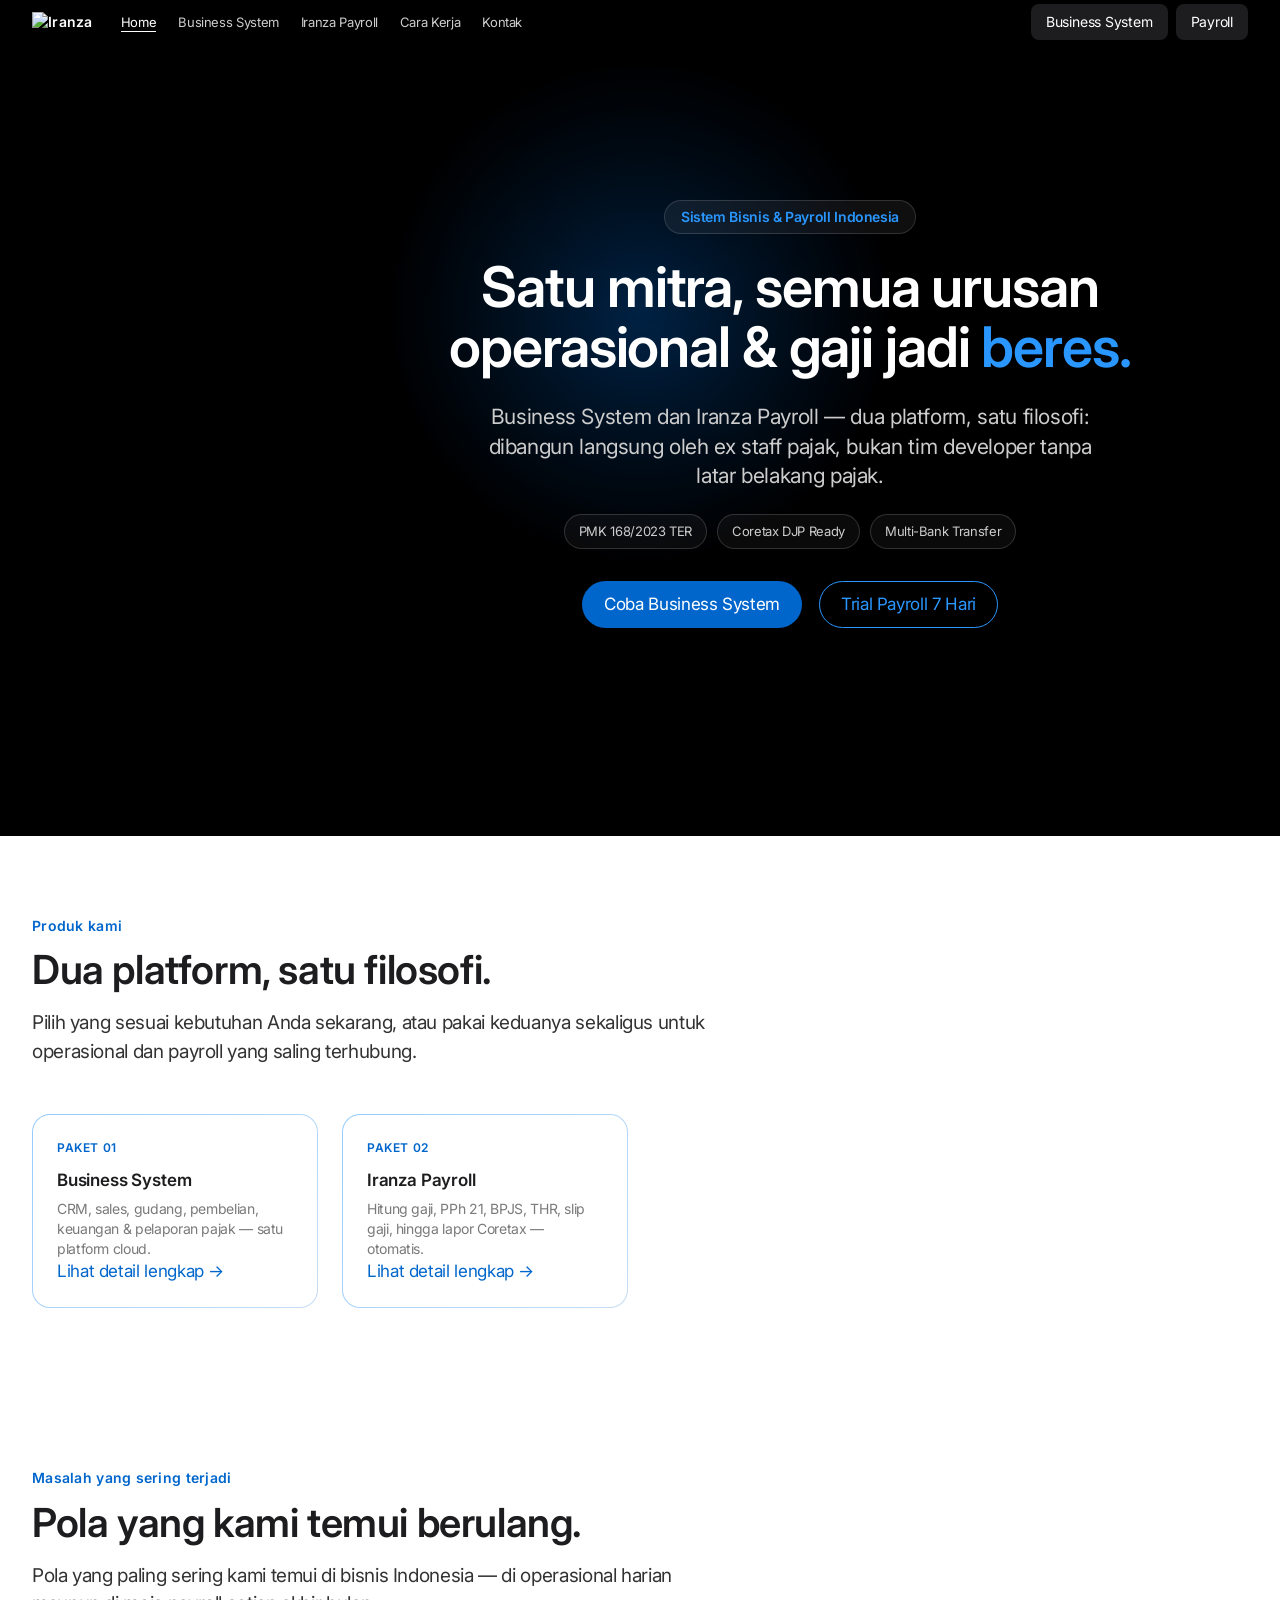
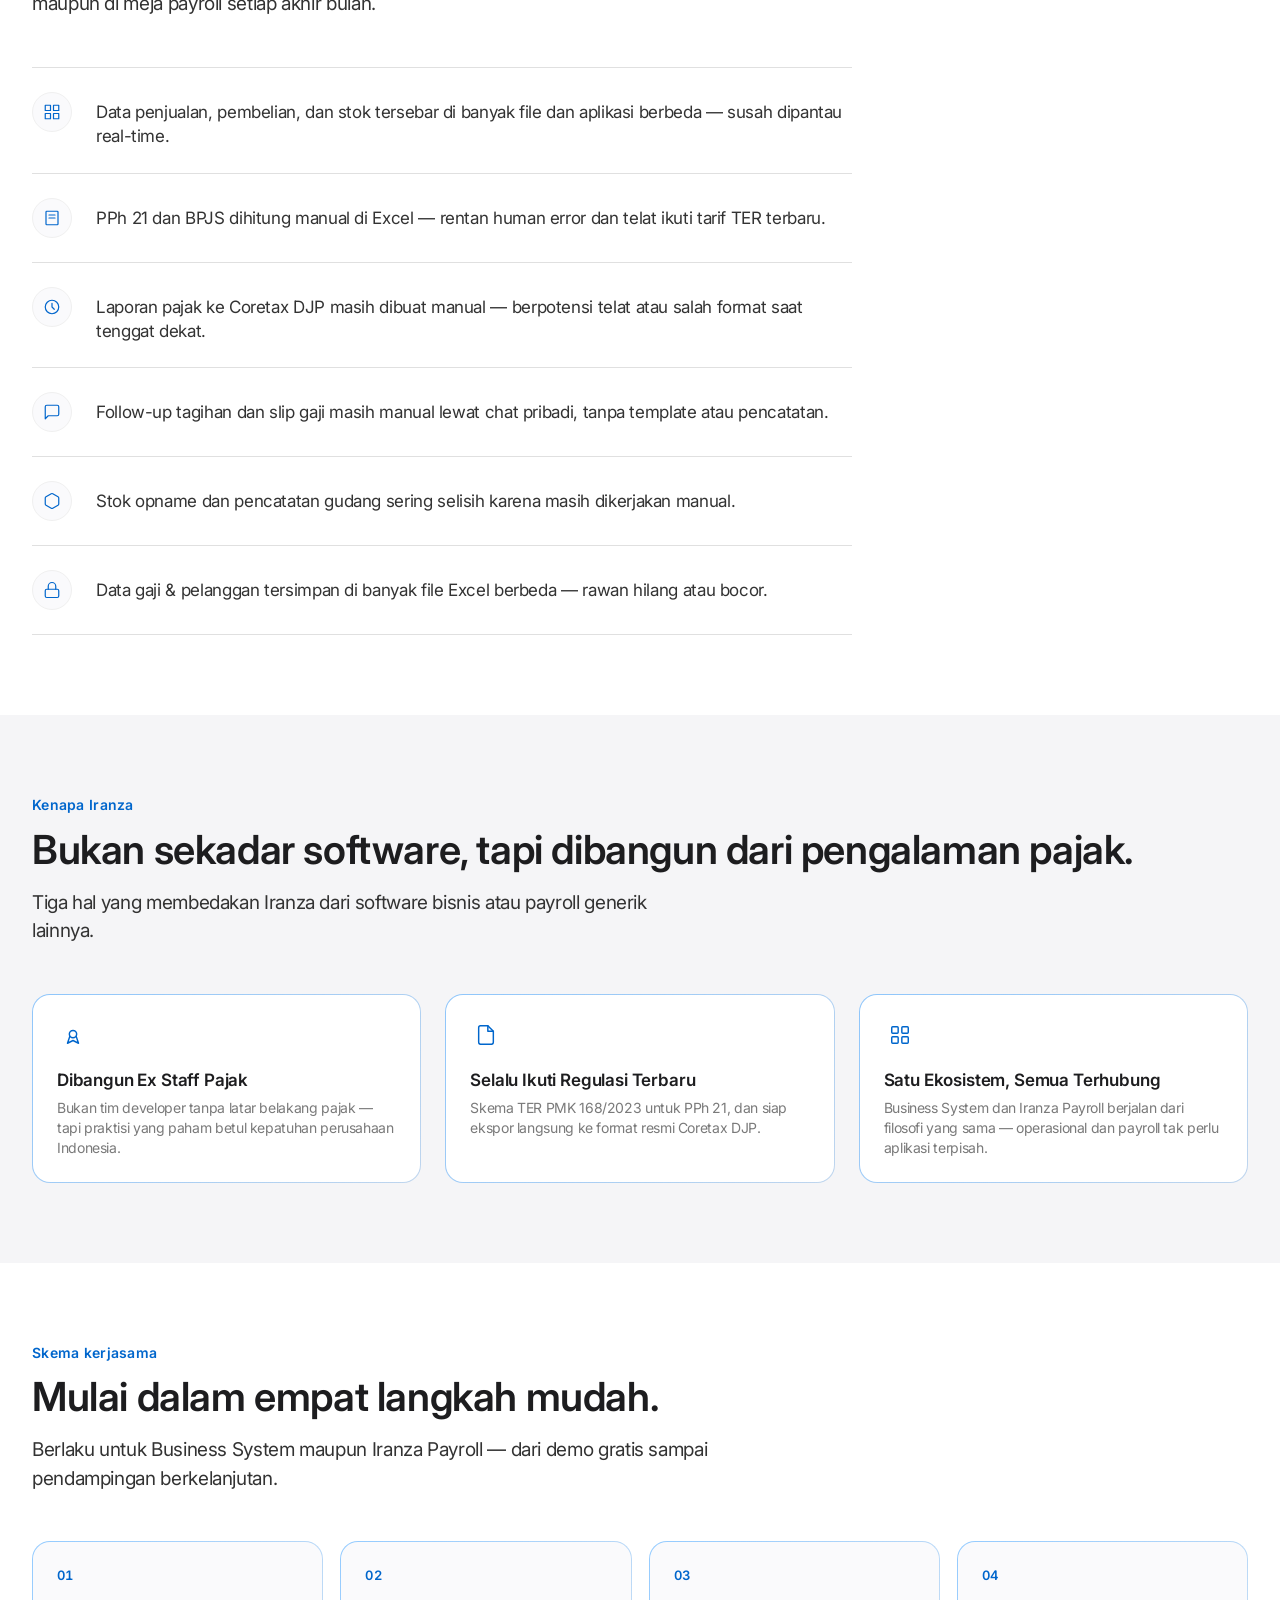
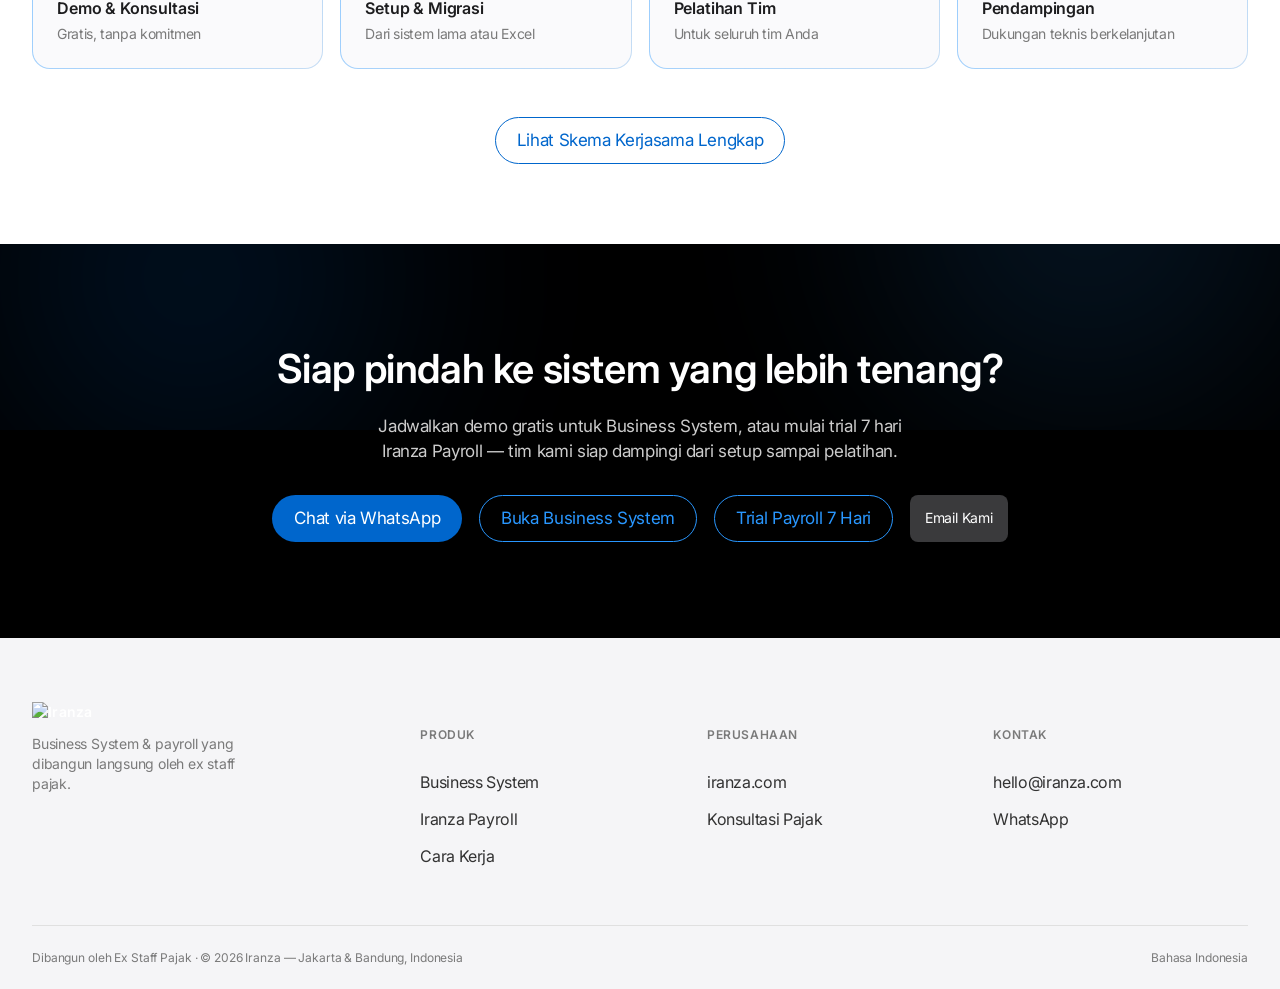
==== commit d6889bce: "Update index.html" ====
--- a/index.html
+++ b/index.html
@@ -11,7 +11,7 @@
 <link rel="preconnect" href="https://fonts.googleapis.com">
 <link rel="preconnect" href="https://fonts.gstatic.com" crossorigin>
 <link href="https://fonts.googleapis.com/css2?family=Inter:wght@300;400;600;700&amp;display=swap" rel="stylesheet">
-<link rel="stylesheet" href="assets/style.css">
+<link rel="stylesheet" href="/assets/style.css">
 </head>
 <body class="loading">
 
@@ -24,13 +24,13 @@
 <header>
   <div class="global-nav">
     <div class="wrap global-nav-inner">
-      <a href="index.html" class="wordmark"><img src="https://res.cloudinary.com/dyhvx9wit/image/upload/v1774436172/iranza_vlnnlu.png" alt="Iranza"></a>
+      <a href="/" class="wordmark"><img src="https://res.cloudinary.com/dyhvx9wit/image/upload/v1774436172/iranza_vlnnlu.png" alt="Iranza"></a>
       <nav class="nav-links nav-link" id="navlinks">
-        <a href="index.html" class="active">Home</a>
-        <a href="business-system.html">Business System</a>
-        <a href="payroll.html">Iranza Payroll</a>
-        <a href="cara-kerja.html">Cara Kerja</a>
-        <a href="kontak.html">Kontak</a>
+        <a href="/" class="active">Home</a>
+        <a href="/business-system/">Business System</a>
+        <a href="/payroll/">Iranza Payroll</a>
+        <a href="/cara-kerja/">Cara Kerja</a>
+        <a href="/kontak/">Kontak</a>
       </nav>
       <div class="nav-cta">
         <a href="https://app.iranza.com" target="_blank" rel="noopener" class="btn-dark-utility">Business System</a>
@@ -43,8 +43,8 @@
 
 <main id="top">
   <!-- HERO -->
-  <section class="hero-band">
-    <canvas id="hero-canvas" class="particles-canvas"></canvas>
+  <section class="hero-band" data-hero-three>
+    <canvas class="hero-three-canvas"></canvas>
     <div class="hero-glow-wrap" data-parallax="0.18">
       <div class="hero-glow"></div>
     </div>
@@ -66,33 +66,26 @@
     </div>
   </section>
 
-  <!-- PRODUCT TILE — BUSINESS SYSTEM (light) -->
-  <section class="section-light product-tile">
-    <div class="wrap product-tile-inner">
-      <span class="tagline" style="color:var(--ink-muted-48); display:block; margin-bottom:var(--sp-sm);">Paket 01</span>
-      <h2 class="display-lg">Business System</h2>
-      <p class="lead">CRM, sales, gudang, pembelian, keuangan &amp; pelaporan pajak — satu platform cloud.</p>
-      <div class="tile-cta-row">
-        <a href="business-system.html" class="btn-secondary-pill">Lihat Detail</a>
-        <a href="https://app.iranza.com" target="_blank" rel="noopener" class="btn-primary">Coba Business System</a>
-      </div>
-      <div class="product-render reveal" data-mockup="businessSystem"></div>
-    </div>
-  </section>
-
-  <!-- PRODUCT TILE — PAYROLL (dark) -->
-  <section class="section-dark product-tile on-dark">
-    <div class="mesh-bg" data-parallax="0.1"></div>
-    <canvas class="particles-canvas" data-particles-canvas data-max-count="50"></canvas>
-    <div class="wrap product-tile-inner">
-      <span class="tagline" style="color:var(--body-muted); display:block; margin-bottom:var(--sp-sm);">Paket 02</span>
-      <h2 class="display-lg">Iranza Payroll</h2>
-      <p class="lead">Hitung gaji, PPh 21, BPJS, THR, slip gaji, hingga lapor Coretax — otomatis.</p>
-      <div class="tile-cta-row">
-        <a href="payroll.html" class="btn-secondary-pill">Lihat Detail</a>
-        <a href="https://payroll.iranza.com" target="_blank" rel="noopener" class="btn-primary">Trial Payroll 7 Hari</a>
-      </div>
-      <div class="product-render reveal" data-mockup="payroll"></div>
+  <!-- PRODUK KAMI (ringkas — detail lengkap ada di halaman masing-masing) -->
+  <section class="section-light">
+    <div class="wrap">
+      <span class="eyebrow">Produk kami</span>
+      <h2 class="display-lg">Dua platform, satu filosofi.</h2>
+      <p class="section-intro">Pilih yang sesuai kebutuhan Anda sekarang, atau pakai keduanya sekaligus untuk operasional dan payroll yang saling terhubung.</p>
+      <div class="card-grid cols-2">
+        <a href="/business-system/" class="util-card tilt-card product-summary-card reveal">
+          <span class="cat">Paket 01</span>
+          <h4>Business System</h4>
+          <p>CRM, sales, gudang, pembelian, keuangan &amp; pelaporan pajak — satu platform cloud.</p>
+          <span class="text-link">Lihat detail lengkap →</span>
+        </a>
+        <a href="/payroll/" class="util-card tilt-card product-summary-card reveal">
+          <span class="cat">Paket 02</span>
+          <h4>Iranza Payroll</h4>
+          <p>Hitung gaji, PPh 21, BPJS, THR, slip gaji, hingga lapor Coretax — otomatis.</p>
+          <span class="text-link">Lihat detail lengkap →</span>
+        </a>
+      </div>
     </div>
   </section>
 
@@ -152,7 +145,7 @@
         <div class="flow-step reveal"><div class="n">04</div><h4>Pendampingan</h4><p>Dukungan teknis berkelanjutan</p></div>
       </div>
       <div style="margin-top:var(--sp-xxl); text-align:center;">
-        <a href="cara-kerja.html" class="btn-secondary-pill">Lihat Skema Kerjasama Lengkap</a>
+        <a href="/cara-kerja/" class="btn-secondary-pill">Lihat Skema Kerjasama Lengkap</a>
       </div>
     </div>
   </section>
@@ -191,14 +184,14 @@
       </div>
       <div class="foot-col dense-link">
         <h5>Produk</h5>
-        <a href="business-system.html">Business System</a>
-        <a href="payroll.html">Iranza Payroll</a>
-        <a href="cara-kerja.html">Cara Kerja</a>
+        <a href="/business-system/">Business System</a>
+        <a href="/payroll/">Iranza Payroll</a>
+        <a href="/cara-kerja/">Cara Kerja</a>
       </div>
       <div class="foot-col dense-link">
         <h5>Perusahaan</h5>
         <a href="https://iranza.com" target="_blank" rel="noopener">iranza.com</a>
-        <a href="kontak.html">Konsultasi Pajak</a>
+        <a href="/kontak/">Konsultasi Pajak</a>
       </div>
       <div class="foot-col dense-link">
         <h5>Kontak</h5>
@@ -213,6 +206,8 @@
   </div>
 </footer>
 
-<script src="assets/main.js"></script>
+<script src="https://cdnjs.cloudflare.com/ajax/libs/three.js/128/three.min.js"></script>
+<script src="/assets/hero-three.js"></script>
+<script src="/assets/main.js"></script>
 </body>
 </html>
--- a/assets/style.css
+++ b/assets/style.css
@@ -181,12 +181,6 @@
   display:flex; align-items:center;
 }
 .particles-canvas{position:absolute; inset:0; z-index:0; width:100%; height:100%; pointer-events:none; display:block;}
-.particles-band{
-  position:absolute; top:0; left:0; right:0; height:620px; max-height:70vh; z-index:0; overflow:hidden; pointer-events:none;
-  -webkit-mask-image:linear-gradient(to bottom, #000 0%, #000 50%, transparent 100%);
-  mask-image:linear-gradient(to bottom, #000 0%, #000 50%, transparent 100%);
-}
-.particles-band .particles-canvas{position:absolute; inset:0;}
 .hero-band::after{
   content:""; position:absolute; inset:0; z-index:1; pointer-events:none;
   background:radial-gradient(ellipse 60% 50% at 50% 38%, rgba(0,0,0,0) 0%, rgba(0,0,0,0.55) 100%);
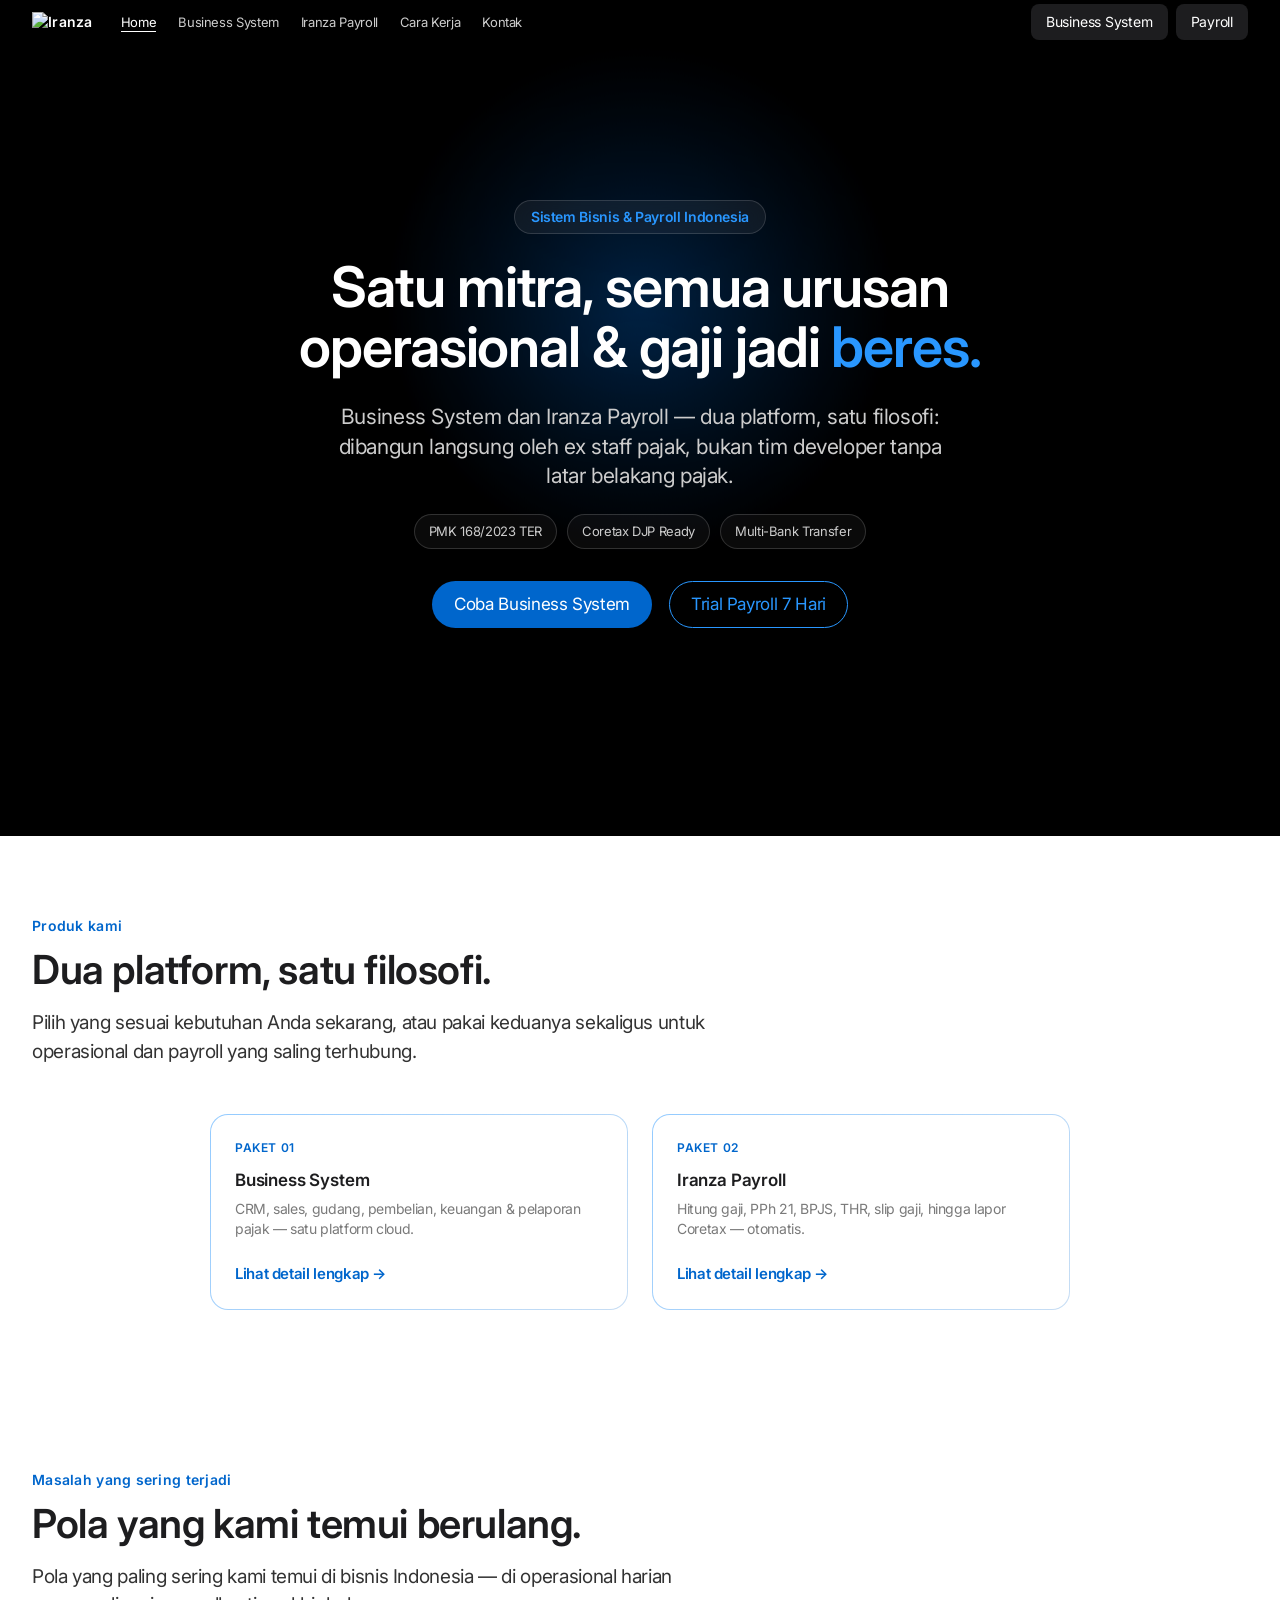
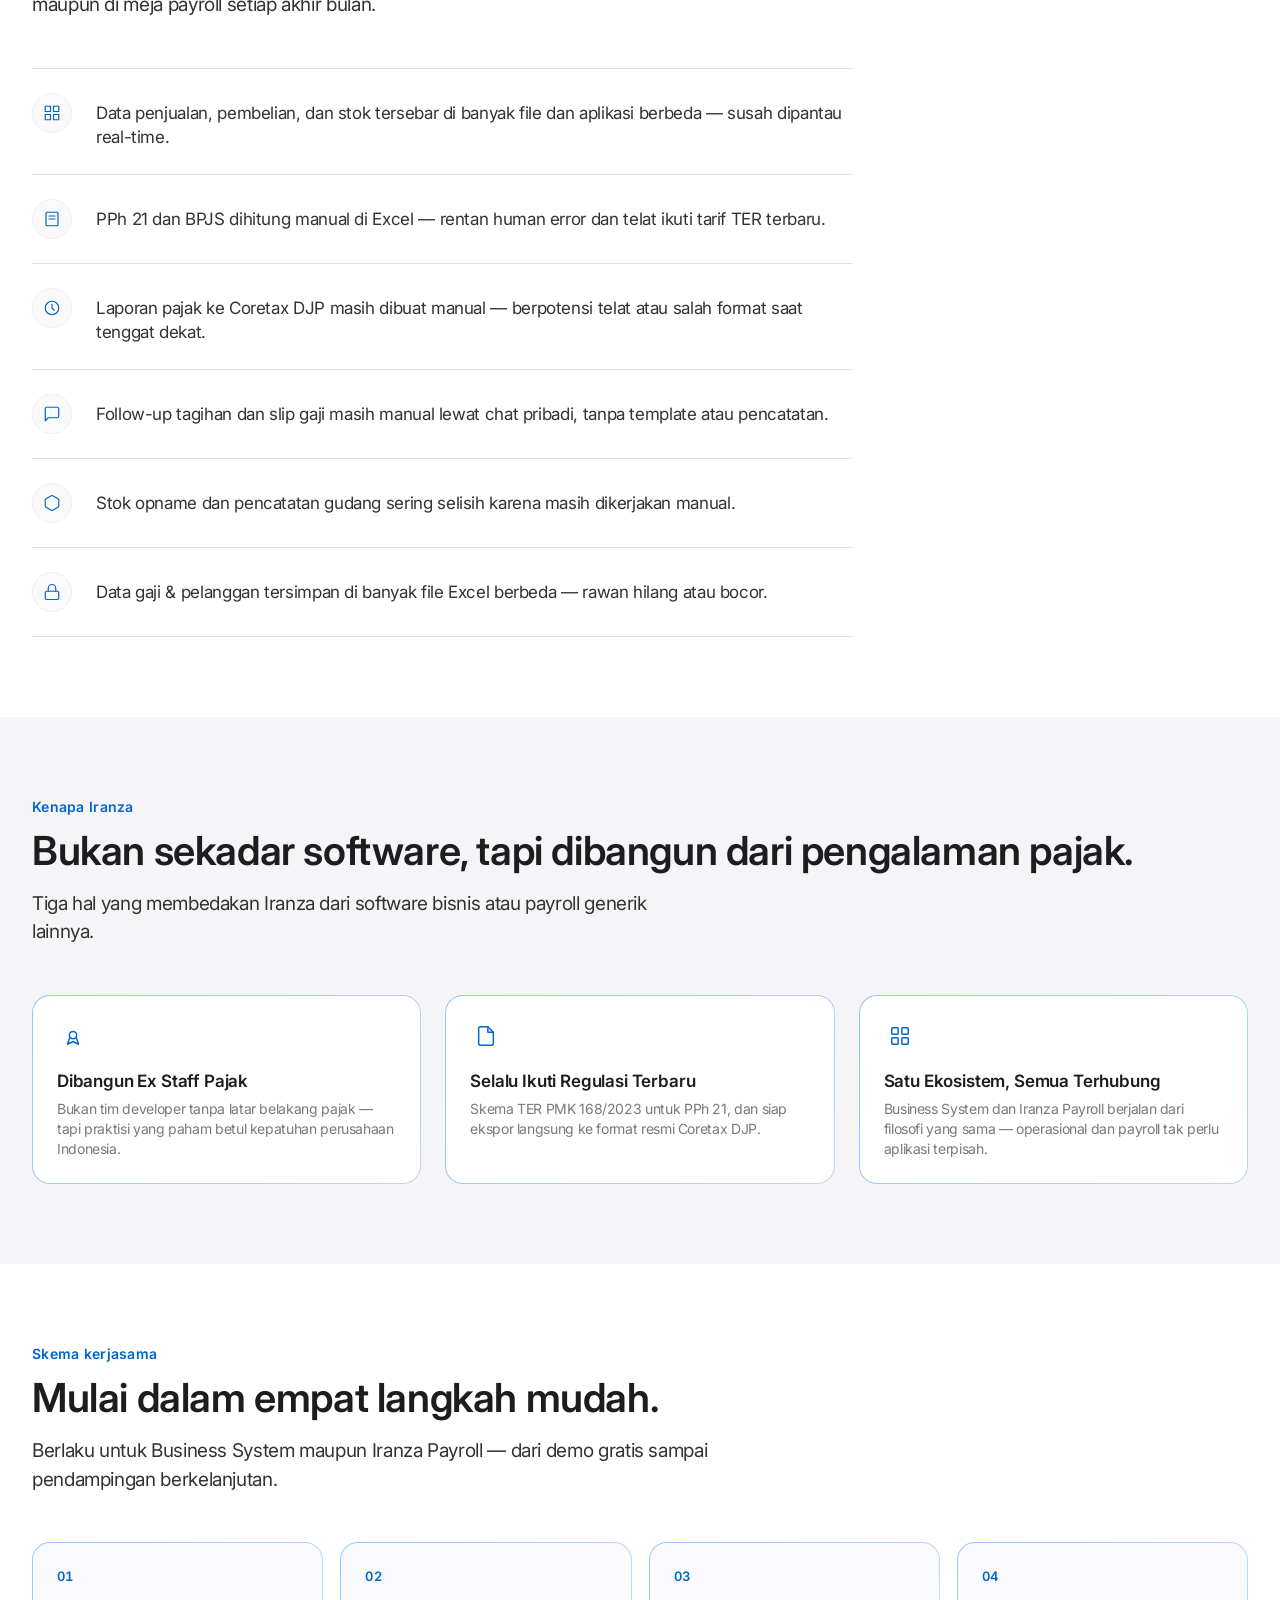
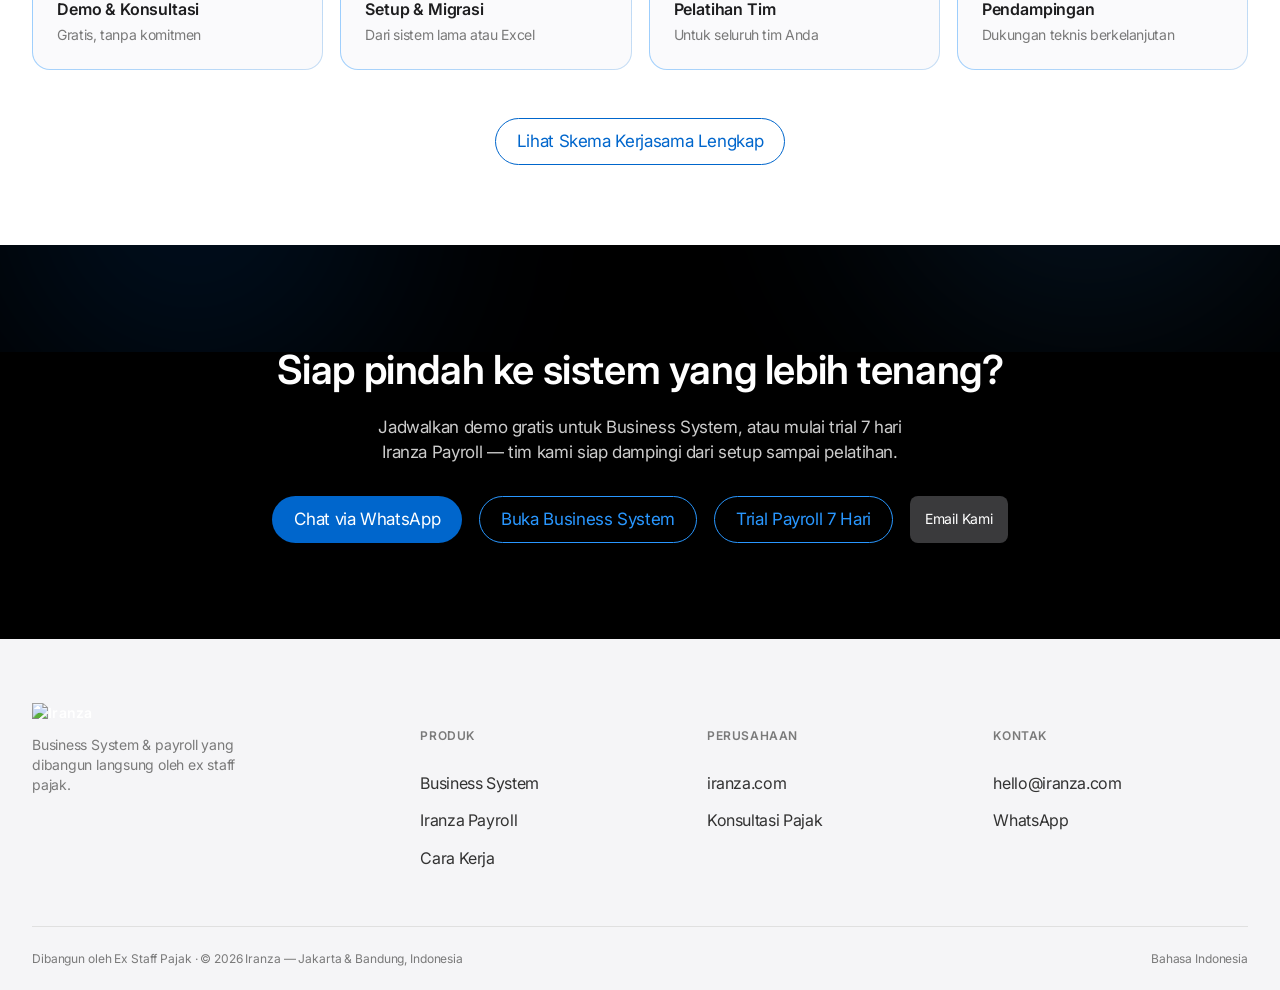
==== commit 0dcc7c34: "Update index.html" ====
--- a/index.html
+++ b/index.html
@@ -206,7 +206,7 @@
   </div>
 </footer>
 
-<script src="https://cdnjs.cloudflare.com/ajax/libs/three.js/128/three.min.js"></script>
+<script src="https://cdnjs.cloudflare.com/ajax/libs/three.js/r128/three.min.js"></script>
 <script src="/assets/hero-three.js"></script>
 <script src="/assets/main.js"></script>
 </body>
--- a/assets/style.css
+++ b/assets/style.css
@@ -180,7 +180,7 @@
   background:var(--surface-black); color:var(--on-dark); min-height:88vh;
   display:flex; align-items:center;
 }
-.particles-canvas{position:absolute; inset:0; z-index:0; width:100%; height:100%; pointer-events:none; display:block;}
+.particles-canvas, .hero-three-canvas{position:absolute; inset:0; z-index:0; width:100%; height:100%; pointer-events:none; display:block;}
 .hero-band::after{
   content:""; position:absolute; inset:0; z-index:1; pointer-events:none;
   background:radial-gradient(ellipse 60% 50% at 50% 38%, rgba(0,0,0,0) 0%, rgba(0,0,0,0.55) 100%);
@@ -275,6 +275,11 @@
 .card-grid.cols-3{grid-template-columns:repeat(3,1fr);}
 @media(max-width:1023px){.card-grid.cols-3{grid-template-columns:repeat(2,1fr);}}
 @media(max-width:520px){.card-grid.cols-3{grid-template-columns:1fr;}}
+.card-grid.cols-2{grid-template-columns:repeat(2,1fr); max-width:860px; margin-left:auto; margin-right:auto;}
+@media(max-width:734px){.card-grid.cols-2{grid-template-columns:1fr;}}
+.util-card.product-summary-card{text-align:left; display:flex; flex-direction:column;}
+.util-card.product-summary-card p{margin-bottom:var(--sp-sm);}
+.util-card.product-summary-card .text-link{margin-top:auto; padding-top:var(--sp-sm); font-size:15px; font-weight:600;}
 .util-card{
   border:1px solid transparent; border-radius:18px; padding:var(--sp-lg);
   background-image:linear-gradient(var(--canvas), var(--canvas)), var(--border-gradient-card);
@@ -345,17 +350,24 @@
 /* ===== STAT CALLOUT ===== */
 .stat-callout{
   display:flex; align-items:center; gap:var(--sp-xxl); flex-wrap:wrap;
-  padding:var(--sp-xxl) 0; border-top:1px solid rgba(255,255,255,0.12); border-bottom:1px solid rgba(255,255,255,0.12);
-}
-.stat-callout .num{font-size:clamp(48px,7vw,80px); font-weight:600; color:var(--on-dark); line-height:1; letter-spacing:-0.02em;}
-.stat-callout .txt h3{font-size:21px; font-weight:600; margin-bottom:8px;}
-.stat-callout .txt p{margin:0; font-size:16px; color:var(--body-muted); max-width:460px;}
+  padding:var(--sp-xxl) 0; border-top:1px solid var(--hairline); border-bottom:1px solid var(--hairline);
+}
+.stat-callout .num{font-size:clamp(48px,7vw,80px); font-weight:600; color:var(--primary); line-height:1; letter-spacing:-0.02em;}
+.stat-callout .txt h3{font-size:21px; font-weight:600; margin-bottom:8px; color:var(--ink);}
+.stat-callout .txt p{margin:0; font-size:16px; color:var(--ink-muted-80); max-width:460px;}
+.on-dark .stat-callout{border-top-color:rgba(255,255,255,0.12); border-bottom-color:rgba(255,255,255,0.12);}
+.on-dark .stat-callout .num{color:var(--on-dark);}
+.on-dark .stat-callout .txt h3{color:var(--on-dark);}
+.on-dark .stat-callout .txt p{color:var(--body-muted);}
 
 .reg-list{display:grid; grid-template-columns:1fr 1fr; gap:var(--sp-md); margin-top:var(--sp-lg);}
 @media(max-width:640px){.reg-list{grid-template-columns:1fr;}}
-.reg-row{background:var(--tile-2); border-radius:14px; padding:var(--sp-md) var(--sp-lg);}
-.reg-row b{display:block; font-size:14px; color:var(--on-dark); margin-bottom:2px; font-weight:600;}
-.reg-row span{font-size:13px; color:var(--body-muted);}
+.reg-row{background:var(--surface-pearl); border:1px solid var(--divider-soft); border-radius:14px; padding:var(--sp-md) var(--sp-lg);}
+.reg-row b{display:block; font-size:14px; color:var(--ink); margin-bottom:2px; font-weight:600;}
+.reg-row span{font-size:13px; color:var(--ink-muted-48);}
+.on-dark .reg-row{background:var(--tile-2); border-color:transparent;}
+.on-dark .reg-row b{color:var(--on-dark);}
+.on-dark .reg-row span{color:var(--body-muted);}
 
 /* ===== DATA TABLE ===== */
 .data-table{width:100%; border-collapse:collapse; margin-top:var(--sp-md); font-size:15px;}
@@ -503,7 +515,8 @@
 .pricing-tier{transition:transform .3s cubic-bezier(.16,1,.3,1), box-shadow .3s ease;}
 .pricing-tier:hover{transform:translateY(-5px); box-shadow:0 16px 34px rgba(0,0,0,0.1);}
 .reg-row{transition:transform .3s ease, background .3s ease;}
-.reg-row:hover{transform:translateY(-3px); background:var(--tile-3);}
+.reg-row:hover{transform:translateY(-3px); background:var(--divider-soft);}
+.on-dark .reg-row:hover{background:var(--tile-3);}
 .nav-links a{position:relative;}
 .nav-links a::after{
   content:""; position:absolute; left:0; bottom:-3px; width:0; height:1px; background:var(--on-dark);
@@ -572,3 +585,4 @@
   0%{transform:scale(0.9); opacity:0.9;}
   100%{transform:scale(1.6); opacity:0;}
 }
+
